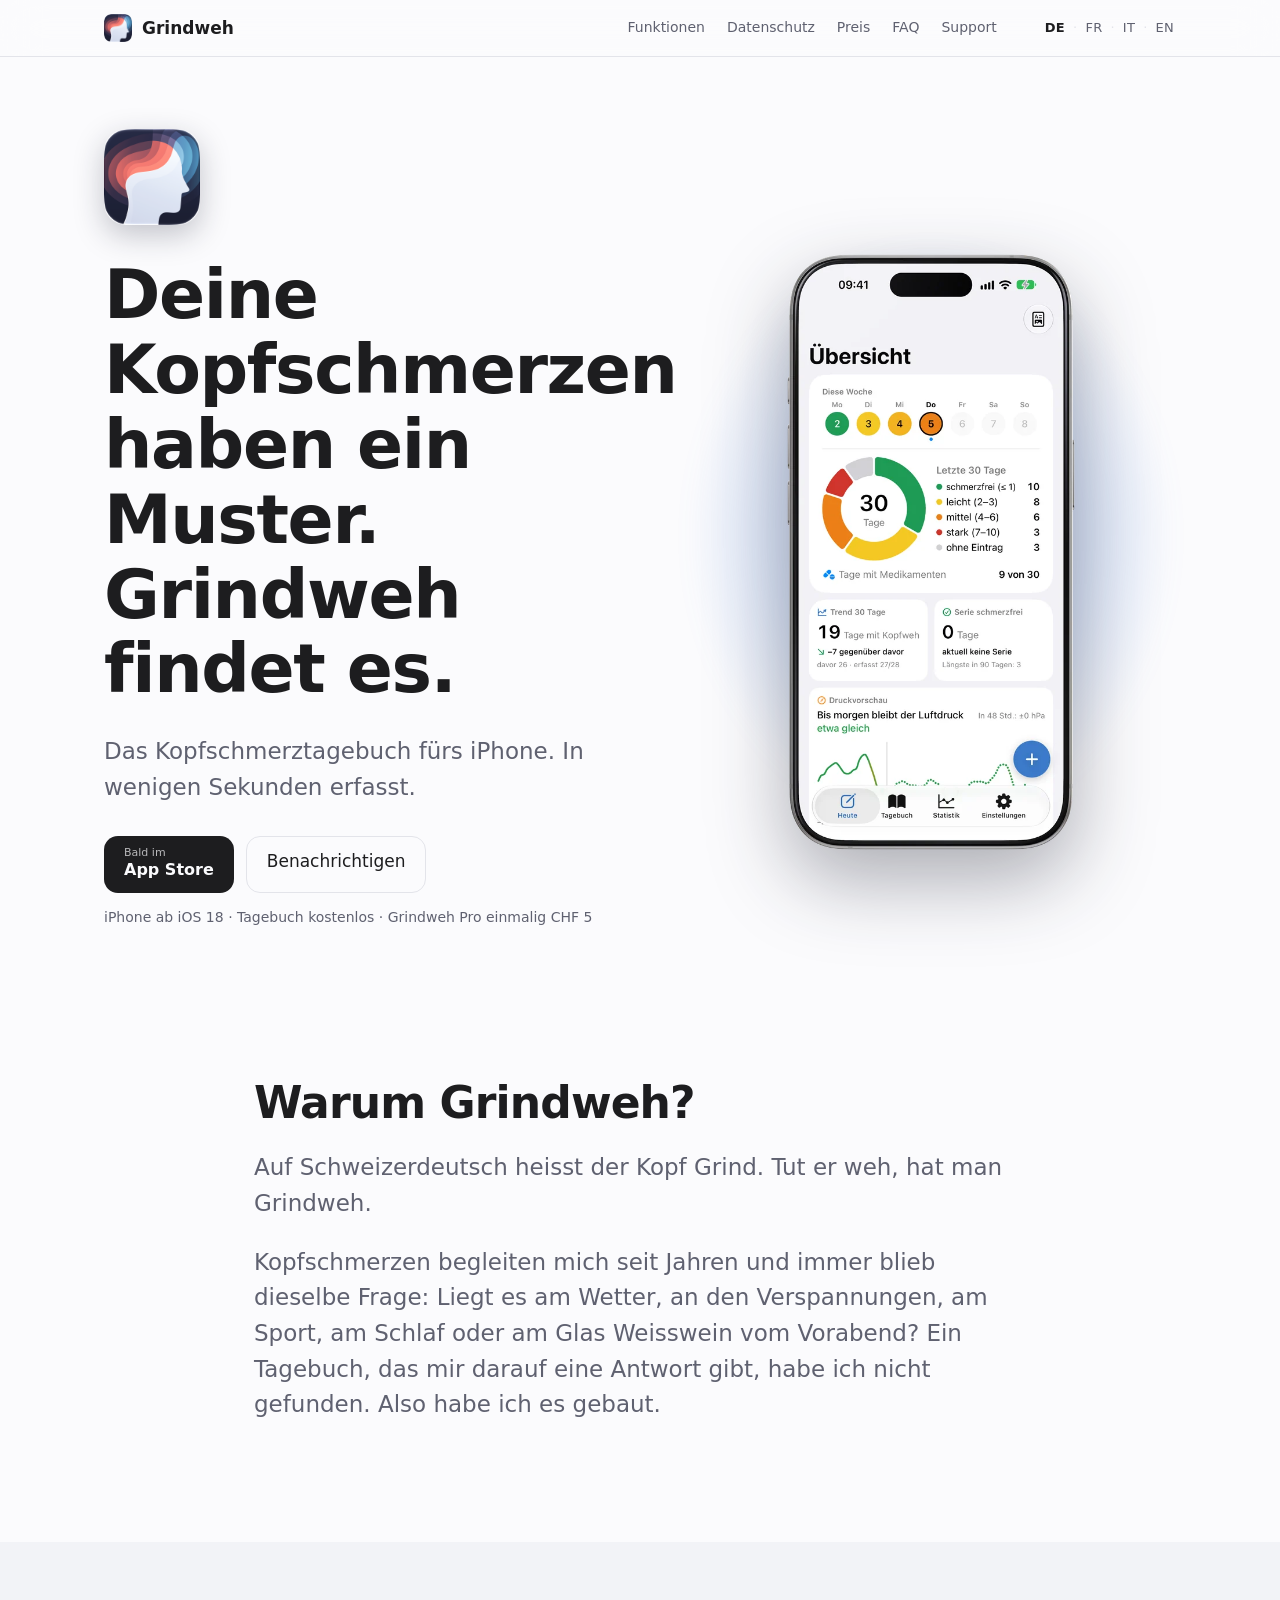
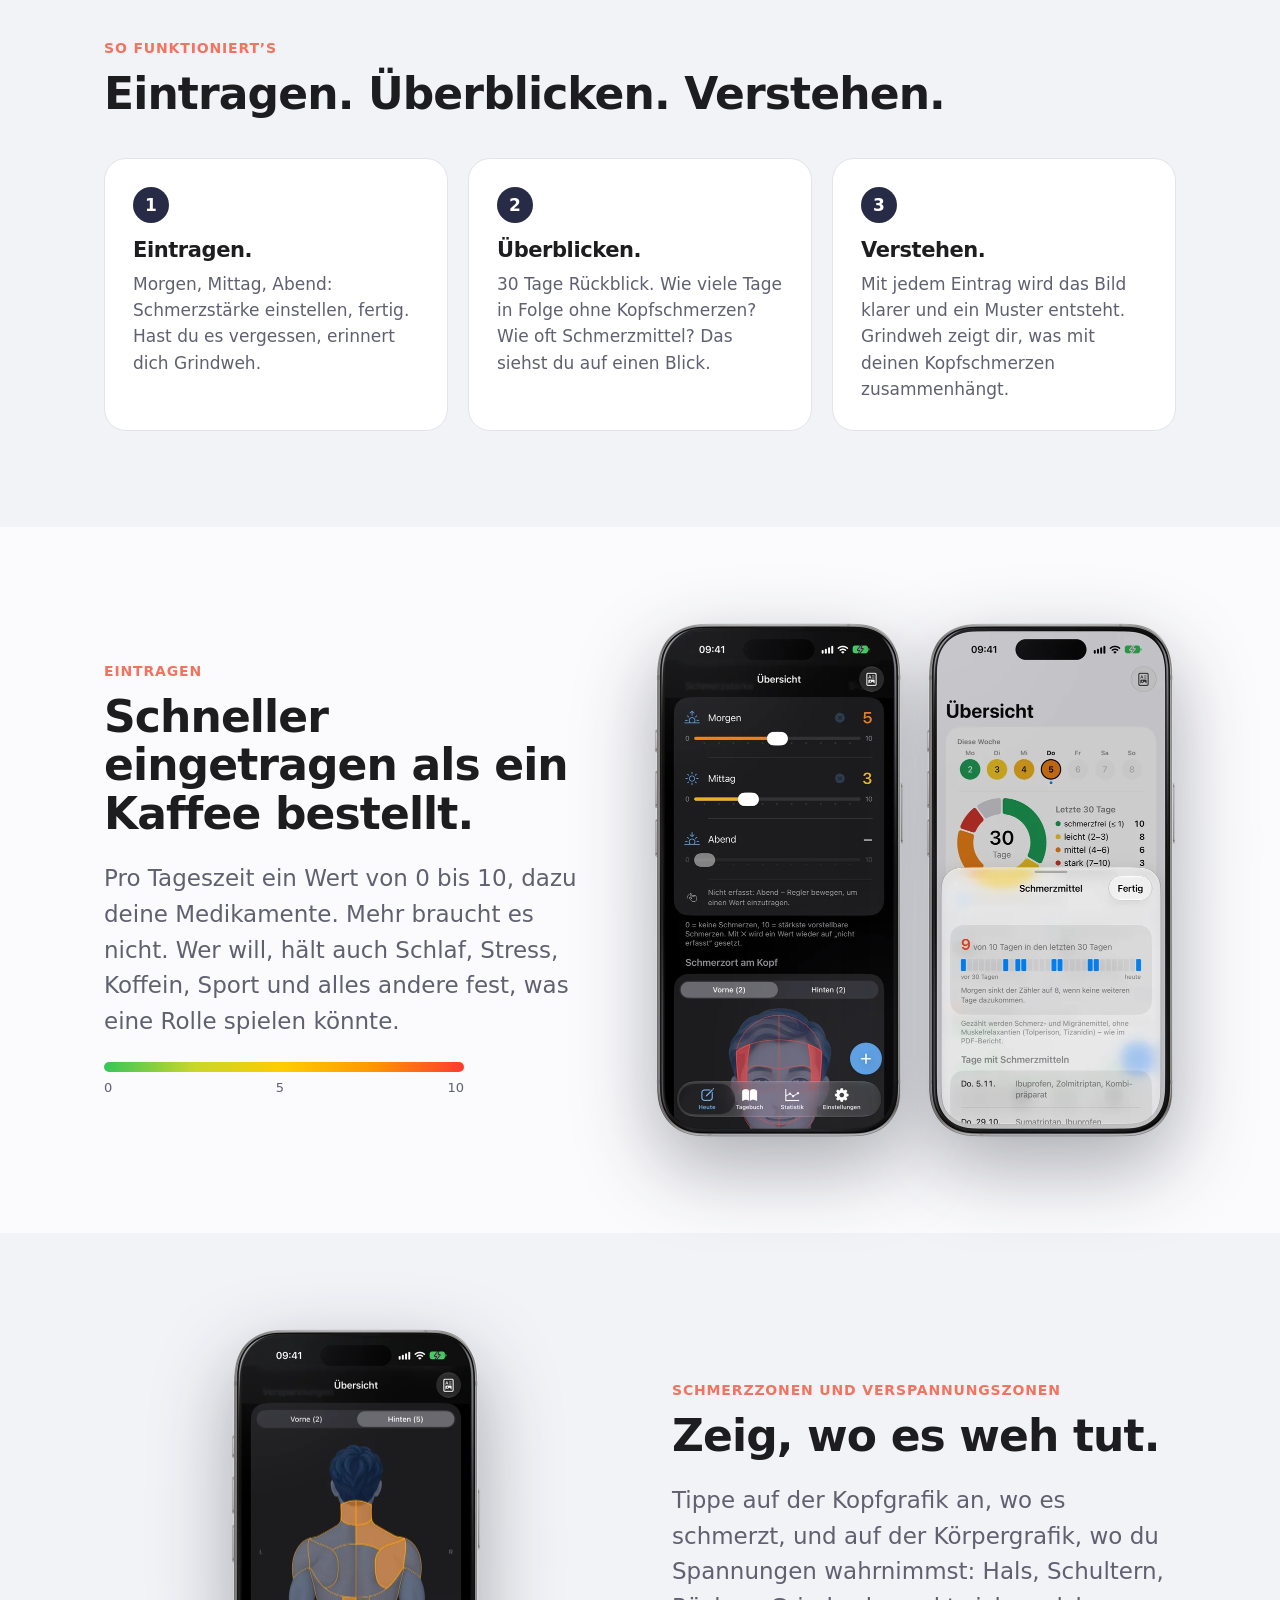
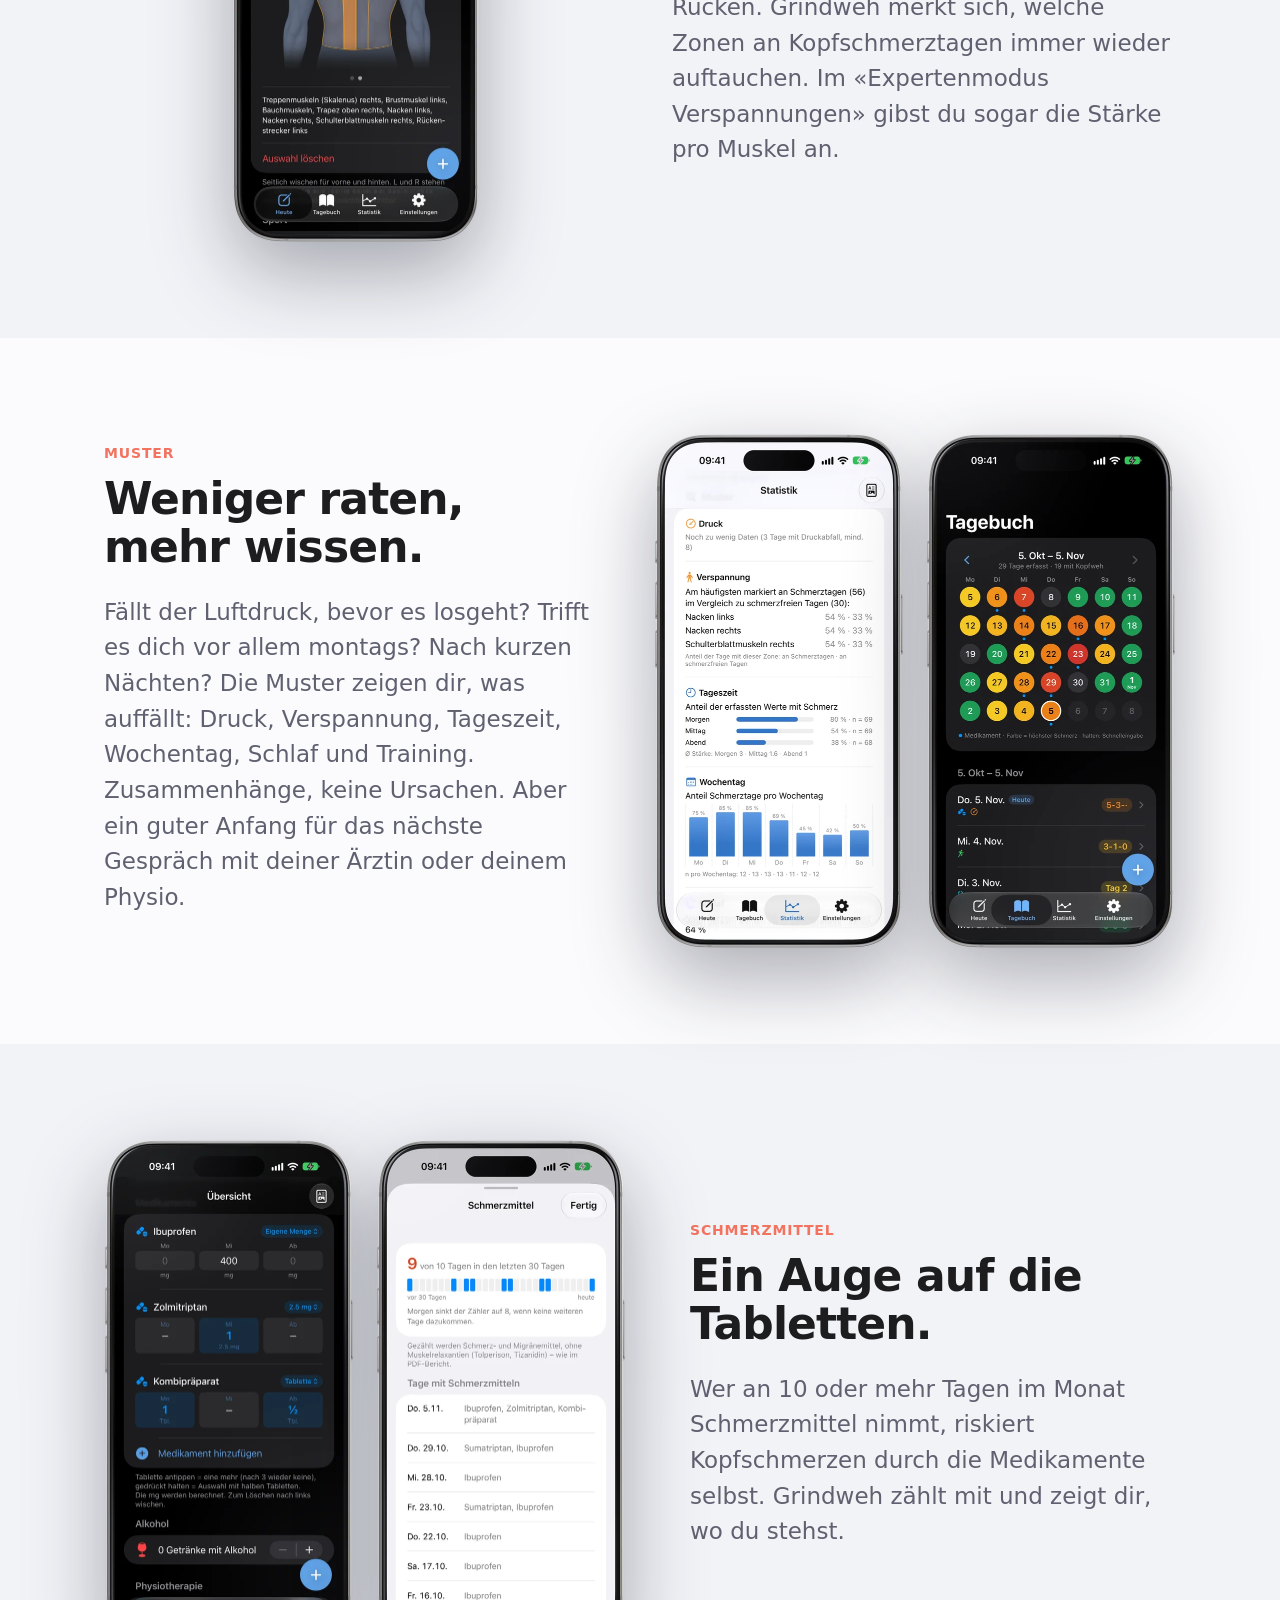
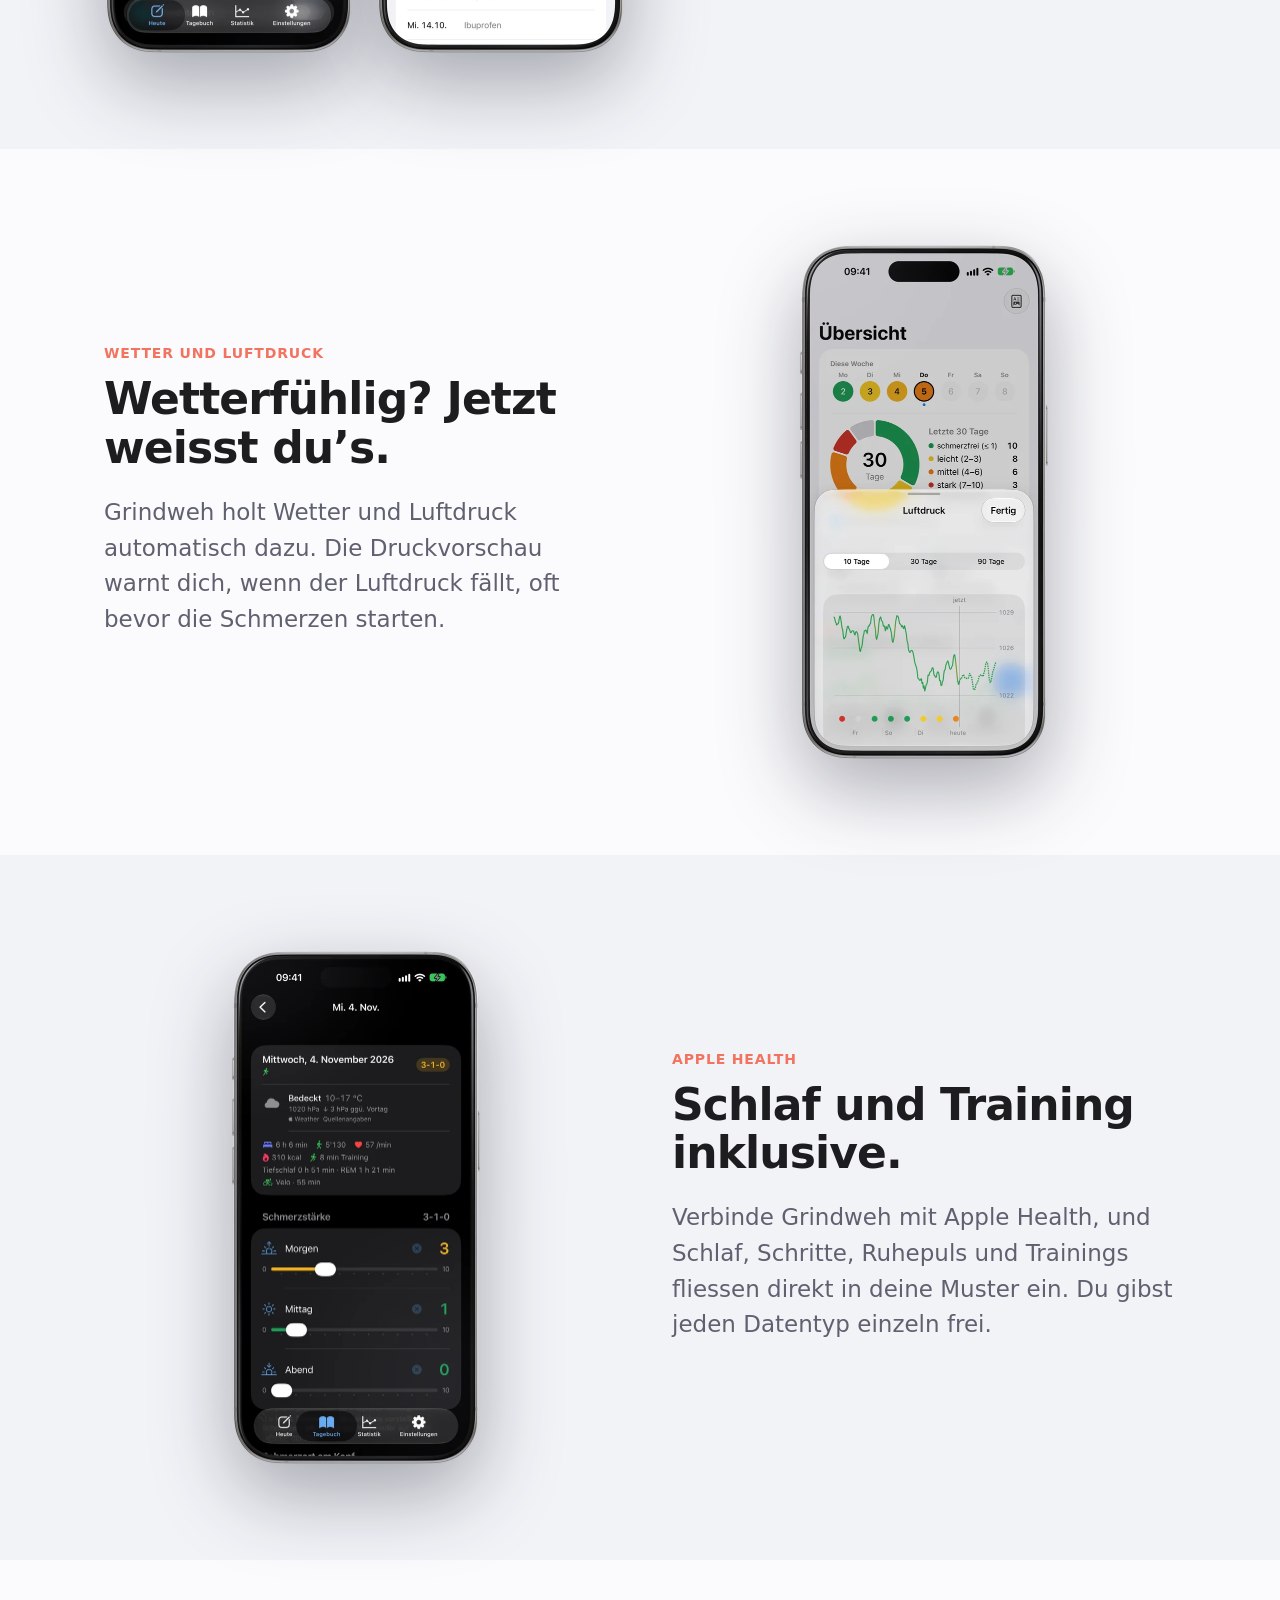
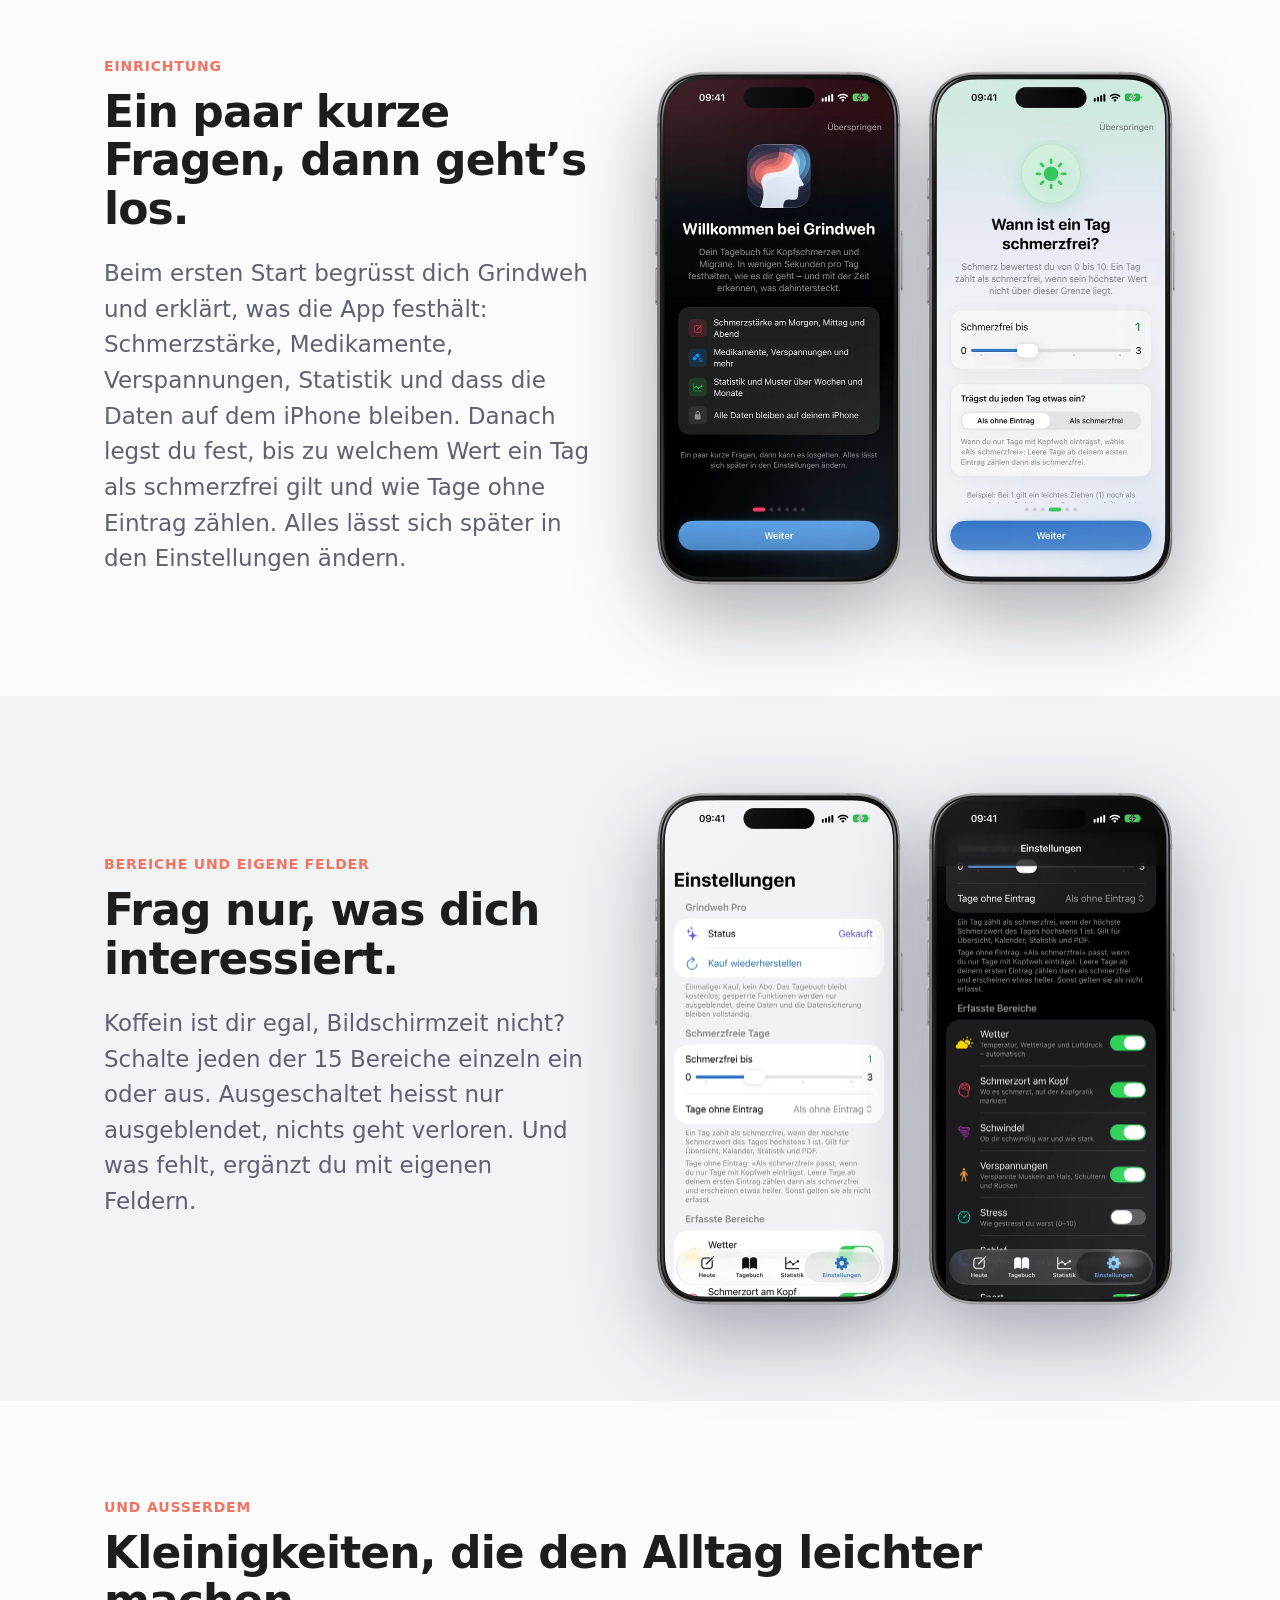
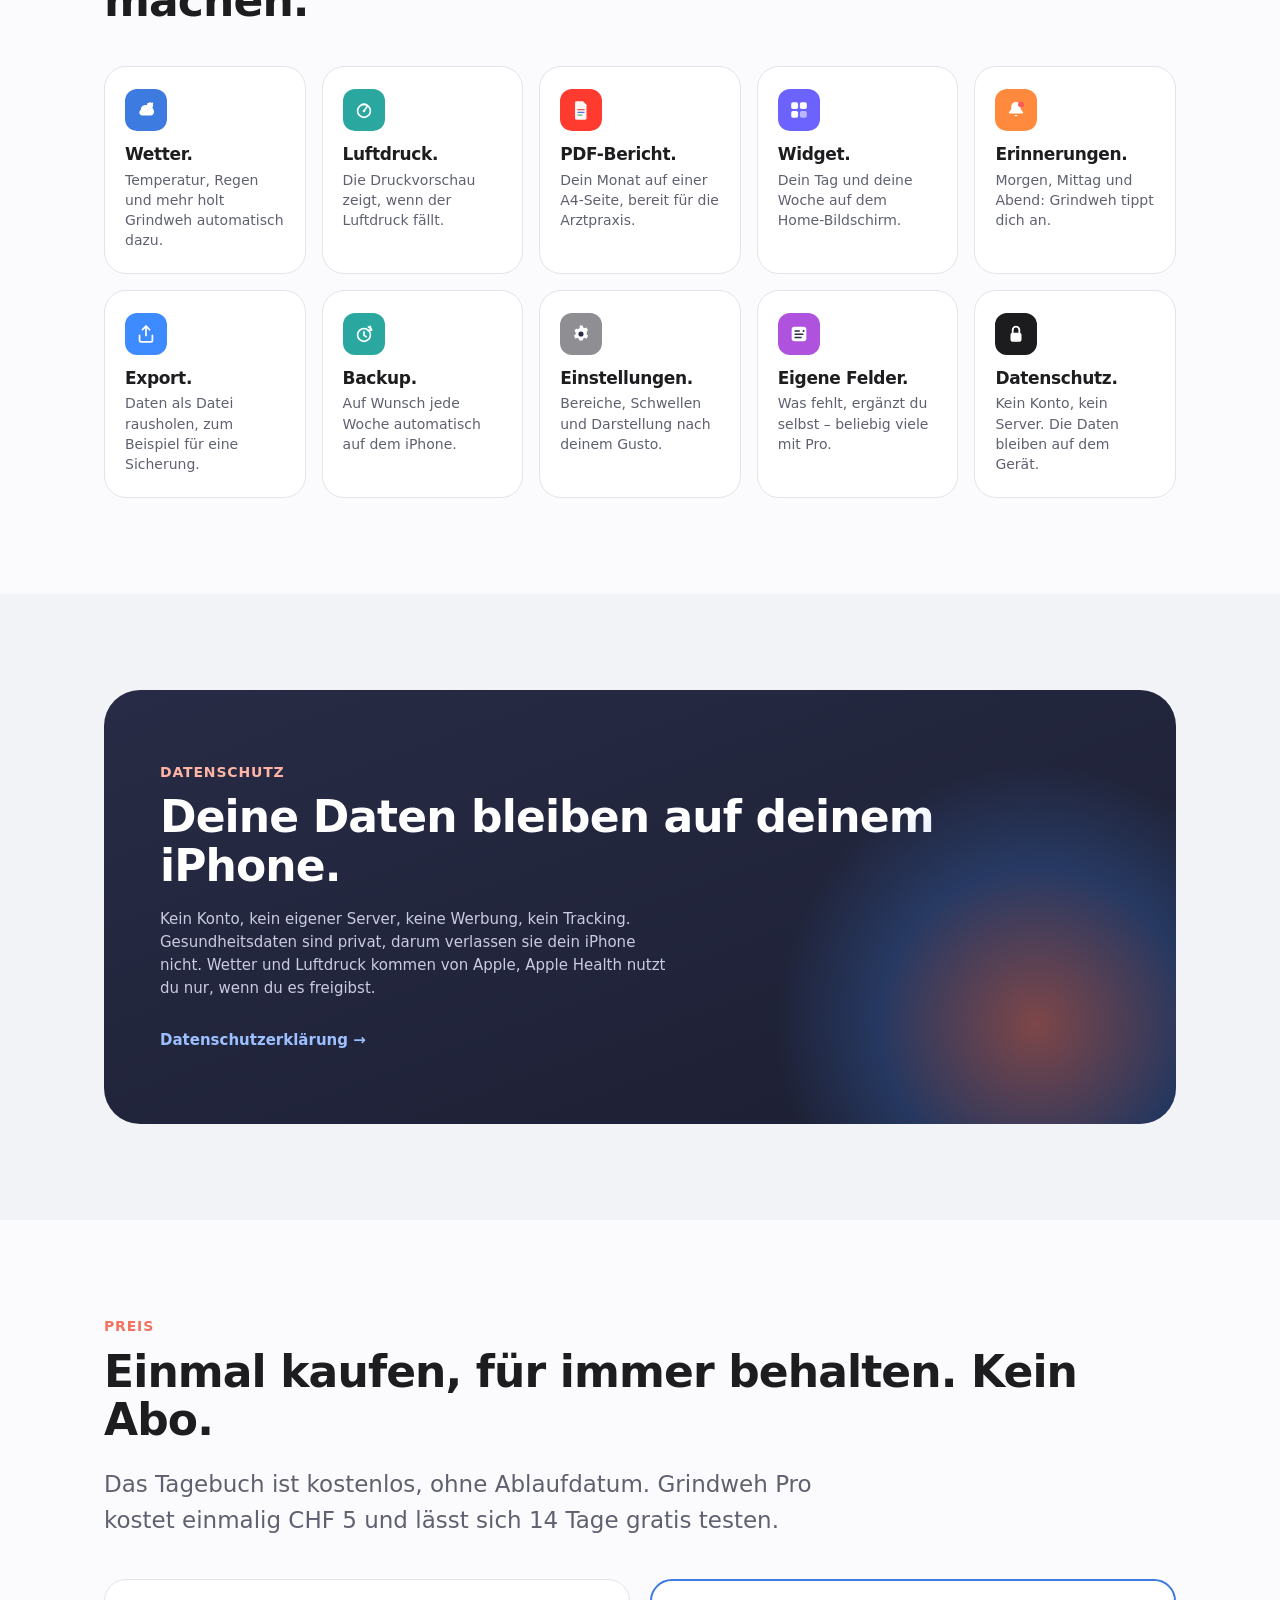
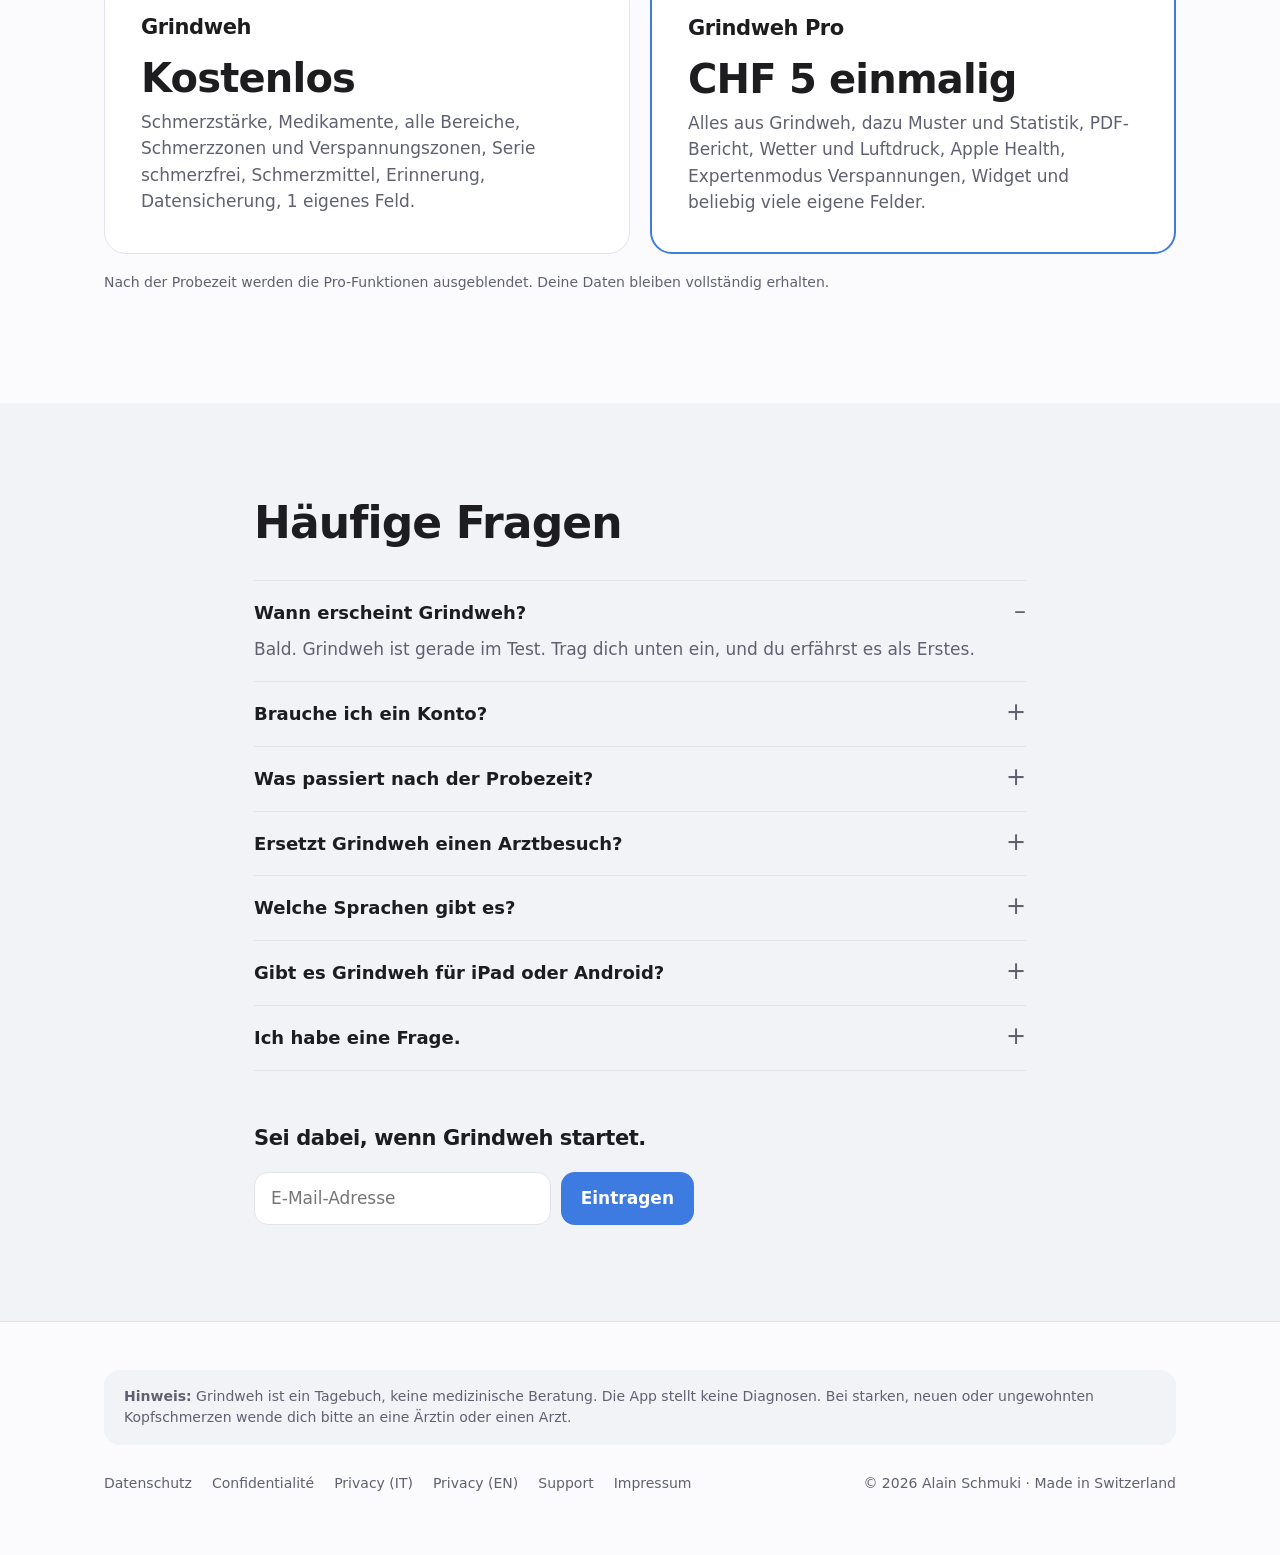
==== index.html @ dfcdca1e "DE: Einrichtung nach Apple Health, Hintergründe abwechselnd" ====
<!doctype html><html lang="de-CH"><head><meta charset="utf-8"><meta name="viewport" content="width=device-width,initial-scale=1"><title>Grindweh – Kopfschmerztagebuch fürs iPhone</title><meta name="description" content="Grindweh – das Kopfschmerztagebuch fürs iPhone. Schnell erfasst, Muster erkennen, Daten bleiben auf dem Gerät."><link rel="icon" href="assets/icon.png"><link rel="stylesheet" href="assets/style.css"><link rel="alternate" hreflang="de-CH" href="https://grindweh.app/"><link rel="alternate" hreflang="fr-CH" href="https://grindweh.app/index-fr.html"><link rel="alternate" hreflang="it-CH" href="https://grindweh.app/index-it.html"><link rel="alternate" hreflang="en" href="https://grindweh.app/index-en.html"><link rel="alternate" hreflang="x-default" href="https://grindweh.app/"><style>
.mk{width:250px;height:auto;display:block;filter:drop-shadow(0 30px 40px rgba(20,22,40,.35))}
.mk.hero{width:290px}
.auch{display:grid;grid-template-columns:repeat(5,1fr);gap:16px;margin-top:40px}
.auch .card{padding:22px 20px}
.auch .card h3{font-size:17px;margin:0 0 6px}
.auch .card p{font-size:14px;line-height:1.45}
.auch .ico{width:42px;height:42px;border-radius:12px;display:grid;place-items:center;margin-bottom:14px}
.auch .ico svg{display:block}
@media(prefers-color-scheme:dark){.mk{filter:drop-shadow(0 30px 40px rgba(0,0,0,.6))}.auch .card{background:rgba(255,255,255,.04)}}
@media(max-width:1100px){.auch{grid-template-columns:repeat(3,1fr)}}
@media(max-width:700px){.auch{grid-template-columns:repeat(2,1fr)}}
@media(max-width:520px){.feat .vis picture:nth-child(2){display:none}.auch{grid-template-columns:1fr}.mk.hero{width:260px}}
</style></head><body><nav><div class="wrap"><a class="brand" href="index.html"><img src="assets/icon.png" alt="">Grindweh</a><div class="links"><a href="#funktionen">Funktionen</a><a href="#datenschutz">Datenschutz</a><a href="#preis">Preis</a><a href="#faq">FAQ</a><a href="support.html">Support</a></div><div class="lang"><a href="index.html" lang="de" hreflang="de" aria-current="true">DE</a><span>·</span><a href="index-fr.html" lang="fr" hreflang="fr">FR</a><span>·</span><a href="index-it.html" lang="it" hreflang="it">IT</a><span>·</span><a href="index-en.html" lang="en" hreflang="en">EN</a></div></div></nav>
<header class="hero"><div class="wrap"><div>
<img class="icon" src="assets/icon.png" alt="App-Icon Grindweh">
<h1>Deine Kopfschmerzen haben ein Muster. Grindweh findet es.</h1>
<p class="lead">Das Kopfschmerztagebuch fürs iPhone. In wenigen Sekunden erfasst.</p>
<div class="ctas"><span class="badge"><span><small>Bald im</small>App Store</span></span><a class="btn2" href="#warteliste">Benachrichtigen</a></div>
<p class="note">iPhone ab iOS 18 · Tagebuch kostenlos · Grindweh Pro einmalig CHF 5</p></div>
<div class="stage"><div class="glow"></div><picture><source srcset="assets/shots/de/mock_uebersicht_dark_dark_500.webp" media="(prefers-color-scheme: dark)"><img class="mk hero" src="assets/shots/de/mock_uebersicht_light_bright_500.webp" alt="" loading="lazy" width="500" height="1027"></picture></div></div></header>

<section id="warum"><div class="wrap" style="max-width:820px"><h2>Warum Grindweh?</h2>
<p class="lead">Auf Schweizerdeutsch heisst der Kopf Grind. Tut er weh, hat man Grindweh.</p>
<p class="lead">Kopfschmerzen begleiten mich seit Jahren und immer blieb dieselbe Frage: Liegt es am Wetter, an den Verspannungen, am Sport, am Schlaf oder am Glas Weisswein vom Vorabend? Ein Tagebuch, das mir darauf eine Antwort gibt, habe ich nicht gefunden. Also habe ich es gebaut.</p></div></section>

<section class="alt" id="so"><div class="wrap"><div class="eyebrow">So funktioniert’s</div><h2>Eintragen. Überblicken. Verstehen.</h2>
<div class="steps"><div class="card"><div class="num">1</div><h3>Eintragen.</h3><p>Morgen, Mittag, Abend: Schmerzstärke einstellen, fertig. Hast du es vergessen, erinnert dich Grindweh.</p></div>
<div class="card"><div class="num">2</div><h3>Überblicken.</h3><p>30 Tage Rückblick. Wie viele Tage in Folge ohne Kopfschmerzen? Wie oft Schmerzmittel? Das siehst du auf einen Blick.</p></div>
<div class="card"><div class="num">3</div><h3>Verstehen.</h3><p>Mit jedem Eintrag wird das Bild klarer und ein Muster entsteht. Grindweh zeigt dir, was mit deinen Kopfschmerzen zusammenhängt.</p></div></div></div></section>



<section id="funktionen"><div class="wrap feat"><div class="txt"><div class="eyebrow">Eintragen</div><h2>Schneller eingetragen als ein Kaffee bestellt.</h2>
<p class="lead">Pro Tageszeit ein Wert von 0 bis 10, dazu deine Medikamente. Mehr braucht es nicht. Wer will, hält auch Schlaf, Stress, Koffein, Sport und alles andere fest, was eine Rolle spielen könnte.</p>
<div class="scale"></div><div class="scalel"><span>0</span><span>5</span><span>10</span></div></div>
<div class="vis"><picture><source srcset="assets/shots/de/mock_erfassen_light_dark_500.webp" media="(prefers-color-scheme: dark)"><img class="mk" src="assets/shots/de/mock_erfassen_dark_bright_500.webp" alt="" loading="lazy" width="500" height="1027"></picture><picture><source srcset="assets/shots/de/mock_medikamente_dark_dark_500.webp" media="(prefers-color-scheme: dark)"><img class="mk" src="assets/shots/de/mock_medikamente_light_bright_500.webp" alt="" loading="lazy" width="500" height="1027"></picture></div></div></section>

<section class="alt"><div class="wrap feat rev"><div class="txt"><div class="eyebrow">Schmerzzonen und Verspannungszonen</div><h2>Zeig, wo es weh tut.</h2>
<p class="lead">Tippe auf der Kopfgrafik an, wo es schmerzt, und auf der Körpergrafik, wo du Spannungen wahrnimmst: Hals, Schultern, Rücken. Grindweh merkt sich, welche Zonen an Kopfschmerztagen immer wieder auftauchen. Im «Expertenmodus Verspannungen» gibst du sogar die Stärke pro Muskel an.</p></div>
<div class="vis"><picture><source srcset="assets/shots/de/mock_verspannung_light_dark_500.webp" media="(prefers-color-scheme: dark)"><img class="mk" src="assets/shots/de/mock_verspannung_dark_bright_500.webp" alt="" loading="lazy" width="500" height="1027"></picture></div></div></section>

<section><div class="wrap feat"><div class="txt"><div class="eyebrow">Muster</div><h2>Weniger raten, mehr wissen.</h2>
<p class="lead">Fällt der Luftdruck, bevor es losgeht? Trifft es dich vor allem montags? Nach kurzen Nächten? Die Muster zeigen dir, was auffällt: Druck, Verspannung, Tageszeit, Wochentag, Schlaf und Training. Zusammenhänge, keine Ursachen. Aber ein guter Anfang für das nächste Gespräch mit deiner Ärztin oder deinem Physio.</p></div>
<div class="vis"><picture><source srcset="assets/shots/de/mock_muster_dark_dark_500.webp" media="(prefers-color-scheme: dark)"><img class="mk" src="assets/shots/de/mock_muster_light_bright_500.webp" alt="" loading="lazy" width="500" height="1027"></picture><picture><source srcset="assets/shots/de/mock_kalender_light_dark_500.webp" media="(prefers-color-scheme: dark)"><img class="mk" src="assets/shots/de/mock_kalender_dark_bright_500.webp" alt="" loading="lazy" width="500" height="1027"></picture></div></div></section>

<section class="alt"><div class="wrap feat rev"><div class="txt"><div class="eyebrow">Schmerzmittel</div><h2>Ein Auge auf die Tabletten.</h2>
<p class="lead">Wer an 10 oder mehr Tagen im Monat Schmerzmittel nimmt, riskiert Kopfschmerzen durch die Medikamente selbst. Grindweh zählt mit und zeigt dir, wo du stehst.</p></div>
<div class="vis"><picture><source srcset="assets/shots/de/mock_tabletten_light_dark_500.webp" media="(prefers-color-scheme: dark)"><img class="mk" src="assets/shots/de/mock_tabletten_dark_bright_500.webp" alt="" loading="lazy" width="500" height="1027"></picture><picture><source srcset="assets/shots/de/mock_schmerzmittel_popup_dark_dark_500.webp" media="(prefers-color-scheme: dark)"><img class="mk" src="assets/shots/de/mock_schmerzmittel_popup_light_bright_500.webp" alt="" loading="lazy" width="500" height="1027"></picture></div></div></section>

<section><div class="wrap feat"><div class="txt"><div class="eyebrow">Wetter und Luftdruck</div><h2>Wetterfühlig? Jetzt weisst du’s.</h2>
<p class="lead">Grindweh holt Wetter und Luftdruck automatisch dazu. Die Druckvorschau warnt dich, wenn der Luftdruck fällt, oft bevor die Schmerzen starten.</p></div>
<div class="vis"><picture><source srcset="assets/shots/de/mock_bericht_dark_dark_500.webp" media="(prefers-color-scheme: dark)"><img class="mk" src="assets/shots/de/mock_bericht_light_bright_500.webp" alt="" loading="lazy" width="500" height="1027"></picture></div></div></section>

<section class="alt"><div class="wrap feat rev"><div class="txt"><div class="eyebrow">Apple Health</div><h2>Schlaf und Training inklusive.</h2>
<p class="lead">Verbinde Grindweh mit Apple Health, und Schlaf, Schritte, Ruhepuls und Trainings fliessen direkt in deine Muster ein. Du gibst jeden Datentyp einzeln frei.</p></div>
<div class="vis"><picture><source srcset="assets/shots/de/mock_tag_light_dark_500.webp" media="(prefers-color-scheme: dark)"><img class="mk" src="assets/shots/de/mock_tag_dark_bright_500.webp" alt="" loading="lazy" width="500" height="1027"></picture></div></div></section>

<section id="onboarding"><div class="wrap feat"><div class="txt"><div class="eyebrow">Einrichtung</div><h2>Ein paar kurze Fragen, dann geht’s los.</h2>
<p class="lead">Beim ersten Start begrüsst dich Grindweh und erklärt, was die App festhält: Schmerzstärke, Medikamente, Verspannungen, Statistik und dass die Daten auf dem iPhone bleiben. Danach legst du fest, bis zu welchem Wert ein Tag als schmerzfrei gilt und wie Tage ohne Eintrag zählen. Alles lässt sich später in den Einstellungen ändern.</p></div>
<div class="vis"><picture><source srcset="assets/shots/de/mock_onboarding1_light_dark_500.webp" media="(prefers-color-scheme: dark)"><img class="mk" src="assets/shots/de/mock_onboarding1_dark_bright_500.webp" alt="" loading="lazy" width="500" height="1027"></picture><picture><source srcset="assets/shots/de/mock_onboarding2_dark_dark_500.webp" media="(prefers-color-scheme: dark)"><img class="mk" src="assets/shots/de/mock_onboarding2_light_bright_500.webp" alt="" loading="lazy" width="500" height="1027"></picture></div></div></section>

<section class="alt" id="personalisierbar"><div class="wrap feat"><div class="txt"><div class="eyebrow">Bereiche und eigene Felder</div><h2>Frag nur, was dich interessiert.</h2>
<p class="lead">Koffein ist dir egal, Bildschirmzeit nicht? Schalte jeden der 15 Bereiche einzeln ein oder aus. Ausgeschaltet heisst nur ausgeblendet, nichts geht verloren. Und was fehlt, ergänzt du mit eigenen Feldern.</p></div>
<div class="vis"><picture><source srcset="assets/shots/de/mock_einstellungen1_dark_dark_500.webp" media="(prefers-color-scheme: dark)"><img class="mk" src="assets/shots/de/mock_einstellungen1_light_bright_500.webp" alt="" loading="lazy" width="500" height="1027"></picture><picture><source srcset="assets/shots/de/mock_einstellungen2_light_dark_500.webp" media="(prefers-color-scheme: dark)"><img class="mk" src="assets/shots/de/mock_einstellungen2_dark_bright_500.webp" alt="" loading="lazy" width="500" height="1027"></picture></div></div></section>

<section id="ausserdem"><div class="wrap"><div class="eyebrow">Und ausserdem</div><h2>Kleinigkeiten, die den Alltag leichter machen.</h2>
<div class="auch"><div class="card"><div class="ico" style="background:var(--blue)"><svg viewBox="0 0 24 24" width="22" height="22" fill="none" stroke="#fff" stroke-width="1.7" stroke-linecap="round" stroke-linejoin="round"><path d="M7.5 18h9a4 4 0 0 0 .4-8 5.5 5.5 0 0 0-10.6 1.6A3.5 3.5 0 0 0 7.5 18z" fill="#fff" stroke="none"/><circle cx="16.5" cy="7" r="3.2" fill="#fff" stroke="none"/><path d="M16.5 4.2v1.2M16.5 8.6v1.2M13.8 5.5l.9.9M18.3 10l.9.9M13.8 10l.9-.9M18.3 5.5l.9-.9" stroke="#fff" stroke-width="1.5"/></svg></div><h3>Wetter.</h3><p>Temperatur, Regen und mehr holt Grindweh automatisch dazu.</p></div><div class="card"><div class="ico" style="background:var(--teal)"><svg viewBox="0 0 24 24" width="22" height="22" fill="none" stroke="#fff" stroke-width="1.8" stroke-linecap="round"><circle cx="12" cy="13" r="7"/><path d="M12 13l3.2-4.5"/><circle cx="12" cy="13" r="1.4" fill="#fff" stroke="none"/><path d="M9 6.2a8 8 0 0 1 6 0"/></svg></div><h3>Luftdruck.</h3><p>Die Druckvorschau zeigt, wenn der Luftdruck fällt.</p></div><div class="card"><div class="ico" style="background:var(--red)"><svg viewBox="0 0 24 24" width="22" height="22" fill="#fff" stroke="none"><path d="M7 2.5h7l4 4V21a1.5 1.5 0 0 1-1.5 1.5h-9.5A1.5 1.5 0 0 1 5.5 21V4A1.5 1.5 0 0 1 7 2.5z" opacity=".95"/><path d="M14 2.5V7h4.5" fill="#fff" opacity=".7"/><rect x="8" y="11" width="8" height="1.4" rx=".4" fill="#E85A4F"/><rect x="8" y="14" width="8" height="1.2" rx=".4" fill="#3A6CF0" opacity=".9"/><rect x="8" y="17" width="5.5" height="1.2" rx=".4" fill="#2BB673" opacity=".9"/></svg></div><h3>PDF-Bericht.</h3><p>Dein Monat auf einer A4-Seite, bereit für die Arztpraxis.</p></div><div class="card"><div class="ico" style="background:#6C63FF"><svg viewBox="0 0 24 24" width="22" height="22" fill="#fff" stroke="none"><rect x="3.5" y="3.5" width="7.5" height="7.5" rx="2"/><rect x="13" y="3.5" width="7.5" height="7.5" rx="2"/><rect x="3.5" y="13" width="7.5" height="7.5" rx="2"/><rect x="13" y="13" width="7.5" height="7.5" rx="2" opacity=".55"/></svg></div><h3>Widget.</h3><p>Dein Tag und deine Woche auf dem Home-Bildschirm.</p></div><div class="card"><div class="ico" style="background:#FF8A3D"><svg viewBox="0 0 24 24" width="22" height="22" fill="#fff" stroke="none"><path d="M12 3.2a5.2 5.2 0 0 0-5.2 5.2v2.1c0 .7-.3 1.4-.8 1.9L4.5 14.2c-.6.6-.2 1.7.7 1.7h13.6c.9 0 1.3-1.1.7-1.7l-1.5-1.8a2.7 2.7 0 0 1-.8-1.9V8.4A5.2 5.2 0 0 0 12 3.2z"/><path d="M10 17.5a2.2 2.2 0 0 0 4 0"/><circle cx="17.5" cy="6" r="3" fill="#FF5A5A"/><circle cx="17.5" cy="6" r="3" fill="#FF5A5A"/></svg></div><h3>Erinnerungen.</h3><p>Morgen, Mittag und Abend: Grindweh tippt dich an.</p></div><div class="card"><div class="ico" style="background:#3D8BFF"><svg viewBox="0 0 24 24" width="22" height="22" fill="none" stroke="#fff" stroke-width="1.9" stroke-linecap="round" stroke-linejoin="round"><path d="M12 3.5v10"/><path d="M8.2 7.2L12 3.5l3.8 3.7"/><path d="M5 13.5v5.2A1.8 1.8 0 0 0 6.8 20.5h10.4a1.8 1.8 0 0 0 1.8-1.8v-5.2"/></svg></div><h3>Export.</h3><p>Daten als Datei rausholen, zum Beispiel für eine Sicherung.</p></div><div class="card"><div class="ico" style="background:var(--teal)"><svg viewBox="0 0 24 24" width="22" height="22" fill="none" stroke="#fff" stroke-width="1.8" stroke-linecap="round" stroke-linejoin="round"><circle cx="12" cy="13" r="7"/><path d="M12 9.5v4l2.4 1.5"/><path d="M16.8 4.2a9.5 9.5 0 0 1 3.4 3.5"/><path d="M18.6 3.6l1.7 4.1-4.1.4"/></svg></div><h3>Backup.</h3><p>Auf Wunsch jede Woche automatisch auf dem iPhone.</p></div><div class="card"><div class="ico" style="background:#8E8E93"><svg viewBox="0 0 24 24" width="22" height="22" fill="#fff" stroke="none"><path d="M10.2 2.8h3.6l.5 2.1a6.8 6.8 0 0 1 1.7.9l2-.9 1.8 3.1-1.6 1.4c.1.5.2 1 .2 1.6s-.1 1.1-.2 1.6l1.6 1.4-1.8 3.1-2-.9a6.8 6.8 0 0 1-1.7.9l-.5 2.1h-3.6l-.5-2.1a6.8 6.8 0 0 1-1.7-.9l-2 .9-1.8-3.1 1.6-1.4A6.6 6.6 0 0 1 6.2 12c0-.6.1-1.1.2-1.6L4.8 9l1.8-3.1 2 .9a6.8 6.8 0 0 1 1.7-.9l.5-2.1z"/><circle cx="12" cy="12" r="2.8" fill="#2A2E45"/></svg></div><h3>Einstellungen.</h3><p>Bereiche, Schwellen und Darstellung nach deinem Gusto.</p></div><div class="card"><div class="ico" style="background:#AF52DE"><svg viewBox="0 0 24 24" width="22" height="22" fill="#fff" stroke="none"><rect x="4" y="4" width="16" height="16" rx="3"/><rect x="7" y="8" width="6" height="1.6" rx=".5" fill="#2A2E45"/><rect x="7" y="11.5" width="10" height="1.6" rx=".5" fill="#2A2E45"/><rect x="7" y="15" width="8" height="1.6" rx=".5" fill="#2A2E45"/><circle cx="17" cy="8.8" r="1.1" fill="#2A2E45"/></svg></div><h3>Eigene Felder.</h3><p>Was fehlt, ergänzt du selbst – beliebig viele mit Pro.</p></div><div class="card"><div class="ico" style="background:#1C1C1E"><svg viewBox="0 0 24 24" width="22" height="22" fill="#fff" stroke="none"><rect x="6" y="10.5" width="12" height="10" rx="2.2"/><path d="M8.4 10.5V7.6a3.6 3.6 0 0 1 7.2 0v2.9" fill="none" stroke="#fff" stroke-width="2" stroke-linecap="round"/><circle cx="12" cy="15.2" r="1.5"/></svg></div><h3>Datenschutz.</h3><p>Kein Konto, kein Server. Die Daten bleiben auf dem Gerät.</p></div></div></div></section>

<section class="alt" id="datenschutz"><div class="wrap"><div class="privacy"><div class="eyebrow" style="color:#FFB4A6">Datenschutz</div><h2>Deine Daten bleiben auf deinem iPhone.</h2>
<p class="lead">Kein Konto, kein eigener Server, keine Werbung, kein Tracking. Gesundheitsdaten sind privat, darum verlassen sie dein iPhone nicht. Wetter und Luftdruck kommen von Apple, Apple Health nutzt du nur, wenn du es freigibst.</p>
<p style="position:relative;z-index:1;margin-top:28px"><a href="datenschutz.html" style="color:#9cc0ff;font-weight:600">Datenschutzerklärung →</a></p></div></div></section>

<section id="preis"><div class="wrap"><div class="eyebrow">Preis</div><h2>Einmal kaufen, für immer behalten. Kein Abo.</h2>
<p class="lead">Das Tagebuch ist kostenlos, ohne Ablaufdatum. Grindweh Pro kostet einmalig CHF 5 und lässt sich 14 Tage gratis testen.</p>
<div class="price"><div class="card"><h3>Grindweh</h3><div class="amt">Kostenlos</div><p>Schmerzstärke, Medikamente, alle Bereiche, Schmerzzonen und Verspannungszonen, Serie schmerzfrei, Schmerzmittel, Erinnerung, Datensicherung, 1 eigenes Feld.</p></div>
<div class="card pro"><h3>Grindweh Pro</h3><div class="amt">CHF 5 einmalig</div><p>Alles aus Grindweh, dazu Muster und Statistik, PDF-Bericht, Wetter und Luftdruck, Apple Health, Expertenmodus Verspannungen, Widget und beliebig viele eigene Felder.</p></div></div>
<p class="note" style="margin-top:18px">Nach der Probezeit werden die Pro-Funktionen ausgeblendet. Deine Daten bleiben vollständig erhalten.</p></div></section>

<section class="alt" id="faq"><div class="wrap" style="max-width:820px"><h2>Häufige Fragen</h2><div style="margin-top:32px">
<details open><summary>Wann erscheint Grindweh?</summary><p>Bald. Grindweh ist gerade im Test. Trag dich unten ein, und du erfährst es als Erstes.</p></details>
<details><summary>Brauche ich ein Konto?</summary><p>Nein. Einfach installieren und loslegen.</p></details>
<details><summary>Was passiert nach der Probezeit?</summary><p>Das Tagebuch läuft kostenlos weiter. Die Pro-Funktionen pausieren, bis du Grindweh Pro kaufst. Es geht nichts verloren.</p></details>
<details><summary>Ersetzt Grindweh einen Arztbesuch?</summary><p>Nein. Grindweh hilft dir, deine Kopfschmerzen festzuhalten und Termine gut vorzubereiten. Diagnose und Behandlung bleiben Sache von Fachleuten.</p></details>
<details><summary>Welche Sprachen gibt es?</summary><p>Diese Website gibt es auf Deutsch, Französisch, Italienisch und Englisch. Die App startet auf Deutsch.</p></details>
<details><summary>Gibt es Grindweh für iPad oder Android?</summary><p>Nein, Grindweh ist fürs iPhone gemacht.</p></details>
<details><summary>Ich habe eine Frage.</summary><p>Schreib an <a href="mailto:support@grindweh.app">support@grindweh.app</a>.</p></details></div>
<div id="warteliste" style="margin-top:56px"><h3>Sei dabei, wenn Grindweh startet.</h3>
<form class="wait" onsubmit="return false"><input type="email" placeholder="E-Mail-Adresse" aria-label="E-Mail-Adresse"><button>Eintragen</button></form></div></div></section><footer><div class="wrap"><div class="disc"><strong>Hinweis:</strong> Grindweh ist ein Tagebuch, keine medizinische Beratung. Die App stellt keine Diagnosen. Bei starken, neuen oder ungewohnten Kopfschmerzen wende dich bitte an eine Ärztin oder einen Arzt.</div>
<div class="row"><div class="links"><a href="datenschutz.html">Datenschutz</a><a href="datenschutz-fr.html" lang="fr">Confidentialité</a><a href="datenschutz-it.html" lang="it">Privacy (IT)</a><a href="datenschutz-en.html" lang="en">Privacy (EN)</a><a href="support.html">Support</a><a href="impressum.html">Impressum</a></div><div>© 2026 Alain Schmuki · Made in Switzerland</div></div></div></footer></body></html>
---- assets/style.css ----
:root{--bg:#fbfbfd;--bg2:#f2f3f7;--card:#fff;--tx:#1d1d1f;--tx2:#5f6170;--line:#e3e4ea;--navy:#272B45;--navy2:#1C1F32;--coral:#F2735F;--blue:#3D7BE0;--teal:#2AA8A0;--green:#34A853;--orange:#FF9500;--red:#FF3B30;--r:22px;color-scheme:light dark}
@media (prefers-color-scheme:dark){:root{--bg:#0b0c12;--bg2:#14161f;--card:#1a1c27;--tx:#f2f2f5;--tx2:#a2a5b5;--line:#2a2d3b}}
*{box-sizing:border-box}html{scroll-behavior:smooth}
body{margin:0;background:var(--bg);color:var(--tx);font:17px/1.55 -apple-system,BlinkMacSystemFont,"SF Pro Text",system-ui,"Helvetica Neue",Arial,sans-serif;-webkit-font-smoothing:antialiased}
a{color:var(--blue);text-decoration:none}a:hover{text-decoration:underline}
.wrap{max-width:1120px;margin:0 auto;padding:0 24px}
h1,h2,h3{font-family:-apple-system,"SF Pro Display",system-ui,sans-serif;letter-spacing:-.02em;line-height:1.1;margin:0 0 .4em}
h1{font-size:clamp(40px,6vw,68px);font-weight:700}h2{font-size:clamp(30px,4vw,44px);font-weight:700}h3{font-size:21px;font-weight:600}
.lead{font-size:clamp(19px,2vw,23px);color:var(--tx2);max-width:34em}
.eyebrow{font-size:14px;font-weight:600;letter-spacing:.06em;text-transform:uppercase;color:var(--coral);margin-bottom:10px}
nav{position:sticky;top:0;z-index:10;backdrop-filter:saturate(180%) blur(20px);-webkit-backdrop-filter:saturate(180%) blur(20px);background:color-mix(in srgb,var(--bg) 78%,transparent);border-bottom:1px solid var(--line)}
nav .wrap{display:flex;align-items:center;height:56px;gap:24px}nav .brand{display:flex;gap:10px;align-items:center;font-weight:600;color:var(--tx)}
nav img{width:28px;height:28px;border-radius:7px}nav .links{margin-left:auto;display:flex;gap:22px;font-size:14px}nav .links a{color:var(--tx2)}
@media(max-width:720px){nav .links{display:none}}
.badge{display:inline-flex;align-items:center;gap:10px;background:var(--tx);color:var(--bg);border-radius:14px;padding:11px 20px;font-weight:600;font-size:16px}
.badge small{display:block;font-size:11px;font-weight:500;opacity:.7;line-height:1}
.btn2{display:inline-block;padding:11px 20px;border-radius:14px;border:1px solid var(--line);color:var(--tx);font-weight:500}
.hero{padding:72px 0 40px;overflow:hidden}.hero .wrap{display:grid;grid-template-columns:1.05fr .95fr;gap:40px;align-items:center}
.hero .icon{width:96px;height:96px;border-radius:22px;box-shadow:0 10px 30px rgba(28,31,50,.25);margin-bottom:26px}
.ctas{display:flex;gap:12px;flex-wrap:wrap;margin:30px 0 14px}.note{font-size:14px;color:var(--tx2)}
.stage{position:relative;display:flex;justify-content:center;align-items:center;min-height:620px}
.stage .glow{position:absolute;inset:8% 0;border-radius:50%;background:radial-gradient(closest-side,rgba(242,115,95,.28),rgba(61,123,224,.18) 60%,transparent);filter:blur(10px)}
.stage .head{position:absolute;width:300px;left:-40px;bottom:10px;opacity:.95;filter:drop-shadow(0 20px 30px rgba(0,0,0,.12))}
.phone{position:relative;width:290px;aspect-ratio:603/1236;border-radius:46px;padding:11px;background:linear-gradient(145deg,#3a3d4f,#15161d);box-shadow:0 0 0 1.5px #55586a inset,0 30px 60px -10px rgba(20,22,40,.45)}
.phone .scr{width:100%;height:100%;border-radius:36px;overflow:hidden;background:#f2f2f7;position:relative}
.phone .scr::before{content:"";position:absolute;top:10px;left:50%;transform:translateX(-50%);width:84px;height:24px;border-radius:14px;background:#000;z-index:2}
.phone img{width:100%;height:100%;object-fit:cover;object-position:top;display:block;padding-top:34px;background:inherit}
@media (prefers-color-scheme:dark){.phone .scr{background:#000}}
.phone.sm{width:250px}
section{padding:96px 0}.alt{background:var(--bg2)}
.steps{display:grid;grid-template-columns:repeat(3,1fr);gap:20px;margin-top:40px}
.card{background:var(--card);border-radius:var(--r);padding:28px;border:1px solid var(--line)}
.num{width:36px;height:36px;border-radius:50%;display:grid;place-items:center;font-weight:700;color:#fff;background:var(--navy);margin-bottom:16px}
.card p{color:var(--tx2);margin:0}
.feat{display:grid;grid-template-columns:1fr 1fr;gap:64px;align-items:center}.feat.rev .txt{order:2}
.feat .vis{display:flex;justify-content:center;gap:22px}
.feat ul{padding:0;list-style:none;margin:22px 0 0}.feat li{padding:9px 0 9px 30px;position:relative;color:var(--tx2);border-top:1px solid var(--line)}
.feat li::before{content:"";position:absolute;left:4px;top:17px;width:10px;height:10px;border-radius:50%;background:var(--dot,var(--blue))}
.scale{display:flex;height:10px;border-radius:5px;overflow:hidden;margin:20px 0 6px;max-width:360px;background:linear-gradient(90deg,#34C759,#C8D62B,#FFCC00,#FF9500,#FF3B30)}
.scalel{display:flex;justify-content:space-between;max-width:360px;font-size:13px;color:var(--tx2)}
.zones{width:300px;background:var(--card);border-radius:28px;padding:24px;border:1px solid var(--line)}
.zones img{width:100%;display:block}.zones .z-d{display:none}
@media (prefers-color-scheme:dark){.zones .z-l{display:none}.zones .z-d{display:block}}
.grid4{display:grid;grid-template-columns:repeat(4,1fr);gap:16px;margin-top:40px}.grid4 .card h3{font-size:18px}.grid4 .card p{font-size:15px}
.ico{width:40px;height:40px;border-radius:11px;display:grid;place-items:center;margin-bottom:14px;font-size:20px;color:#fff}
.privacy{background:linear-gradient(160deg,var(--navy),var(--navy2));color:#fff;border-radius:36px;padding:72px 56px;position:relative;overflow:hidden}
.privacy::after{content:"";position:absolute;right:-120px;bottom:-160px;width:520px;height:520px;border-radius:50%;background:radial-gradient(closest-side,rgba(242,115,95,.45),rgba(61,123,224,.25) 60%,transparent)}
.privacy .lead{color:#c9cbe0}.privacy .pgrid{display:grid;grid-template-columns:repeat(3,1fr);gap:28px;margin-top:40px;position:relative;z-index:1}
.privacy h3{color:#fff}.privacy p{color:#c9cbe0;margin:0;font-size:15px}
.price{display:grid;grid-template-columns:1fr 1fr;gap:20px;margin-top:40px}.price .card{padding:36px}
.price .amt{font-size:40px;font-weight:700;letter-spacing:-.02em}.price ul{padding-left:20px;color:var(--tx2);margin:16px 0 0}
.pro{border:2px solid var(--blue)!important}.tag{display:inline-block;font-size:12px;font-weight:600;padding:3px 9px;border-radius:99px;background:color-mix(in srgb,var(--orange) 18%,transparent);color:#c46f00;vertical-align:middle;margin-left:8px}
@media (prefers-color-scheme:dark){.tag{color:#ffb54d}}
details{border-top:1px solid var(--line);padding:18px 0}details:last-child{border-bottom:1px solid var(--line)}
summary{cursor:pointer;font-weight:600;font-size:18px;list-style:none;display:flex;justify-content:space-between}summary::after{content:"+";color:var(--tx2);font-weight:400;font-size:24px;line-height:1}
details[open] summary::after{content:"–"}details p{color:var(--tx2);margin:10px 0 0;max-width:46em}
.wait{display:flex;gap:10px;max-width:440px;margin-top:22px}.wait input{flex:1;font:inherit;padding:12px 16px;border-radius:14px;border:1px solid var(--line);background:var(--card);color:var(--tx)}
.wait button{font:inherit;font-weight:600;padding:12px 20px;border-radius:14px;border:0;background:var(--blue);color:#fff}
footer{padding:48px 0 60px;border-top:1px solid var(--line);font-size:14px;color:var(--tx2)}footer .row{display:flex;justify-content:space-between;gap:20px;flex-wrap:wrap}
footer .links a{color:var(--tx2);margin-right:20px}.disc{background:var(--bg2);border-radius:16px;padding:16px 20px;margin-bottom:28px;font-size:14px}
.ph{background:color-mix(in srgb,var(--orange) 14%,transparent);border:1px dashed var(--orange);border-radius:10px;padding:2px 8px}
.doc{max-width:760px;padding:64px 24px 96px;margin:0 auto}.doc h2{font-size:24px;margin-top:40px}.doc p,.doc li{color:var(--tx2)}
.box{border:2px dashed var(--orange);border-radius:18px;padding:20px 24px;margin:28px 0;background:color-mix(in srgb,var(--orange) 8%,transparent)}
@media(max-width:900px){.hero .wrap,.feat{grid-template-columns:1fr;gap:40px}.feat.rev .txt{order:0}.steps,.price,.privacy .pgrid{grid-template-columns:1fr}.grid4{grid-template-columns:1fr 1fr}.stage{min-height:560px}.stage .head{width:200px;left:-10px}section{padding:72px 0}.privacy{padding:48px 28px;border-radius:28px}}
@media(max-width:520px){.grid4{grid-template-columns:1fr}.feat .vis .phone.sm:nth-child(2){display:none}.phone{width:260px}.phone.sm{width:250px}}
html,body{overflow-x:hidden}.hero .wrap>*{min-width:0}
.stage .head{width:340px;left:-70px;bottom:-10px}
@media(max-width:900px){.stage .head{width:190px;left:0;bottom:0}}
.zones{width:340px}
.wait input{min-width:0}
@media(max-width:900px){.stage .head{display:none}}

.mock{width:250px;height:auto;display:block;filter:drop-shadow(0 30px 40px rgba(20,22,40,.35))}
.grid4.g3{grid-template-columns:repeat(3,1fr)}
@media(max-width:860px){.grid4.g3{grid-template-columns:1fr}}
nav .lang{margin-left:auto;display:flex;align-items:center;gap:6px;font-size:13px;font-weight:500;letter-spacing:.02em}
nav .lang a{color:var(--tx2);padding:4px 2px}
nav .lang a[aria-current]{color:var(--tx);font-weight:650}
nav .lang span{color:var(--line)}
@media(min-width:721px){nav .lang{margin-left:22px}}
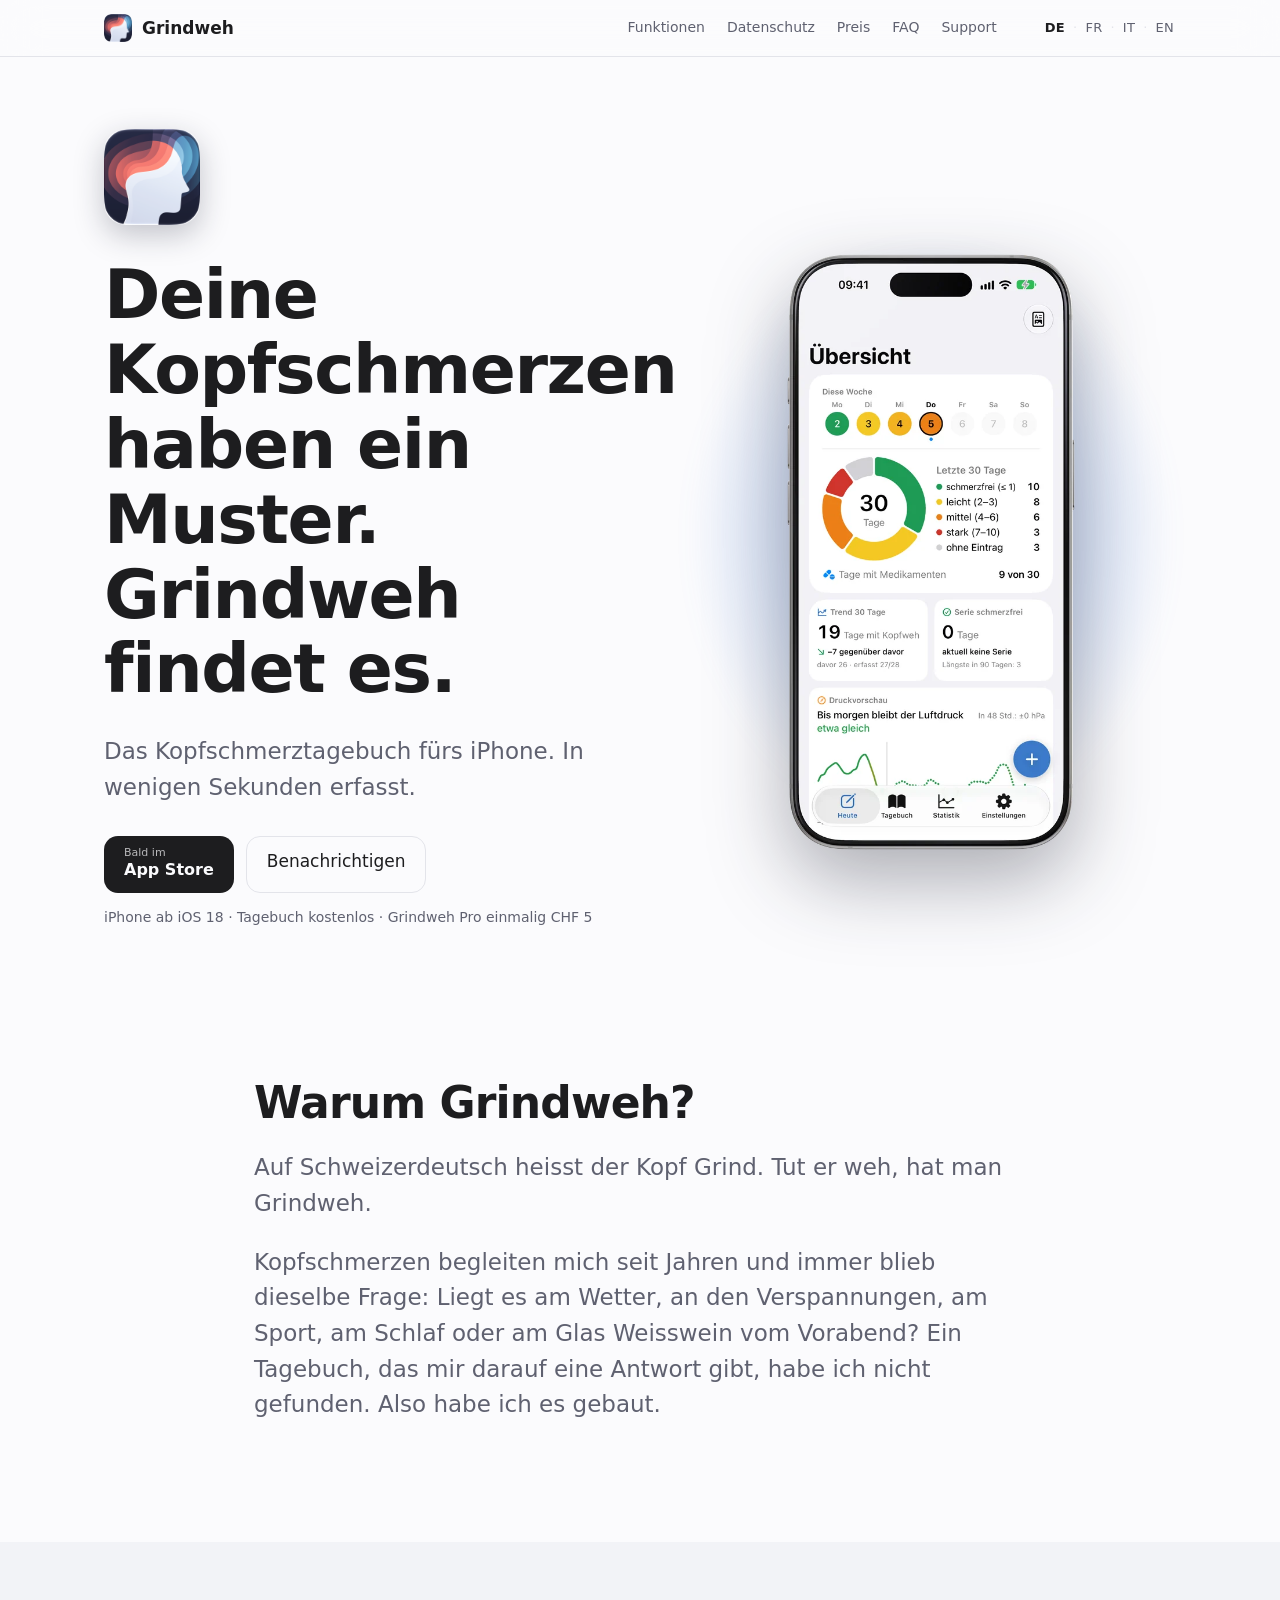
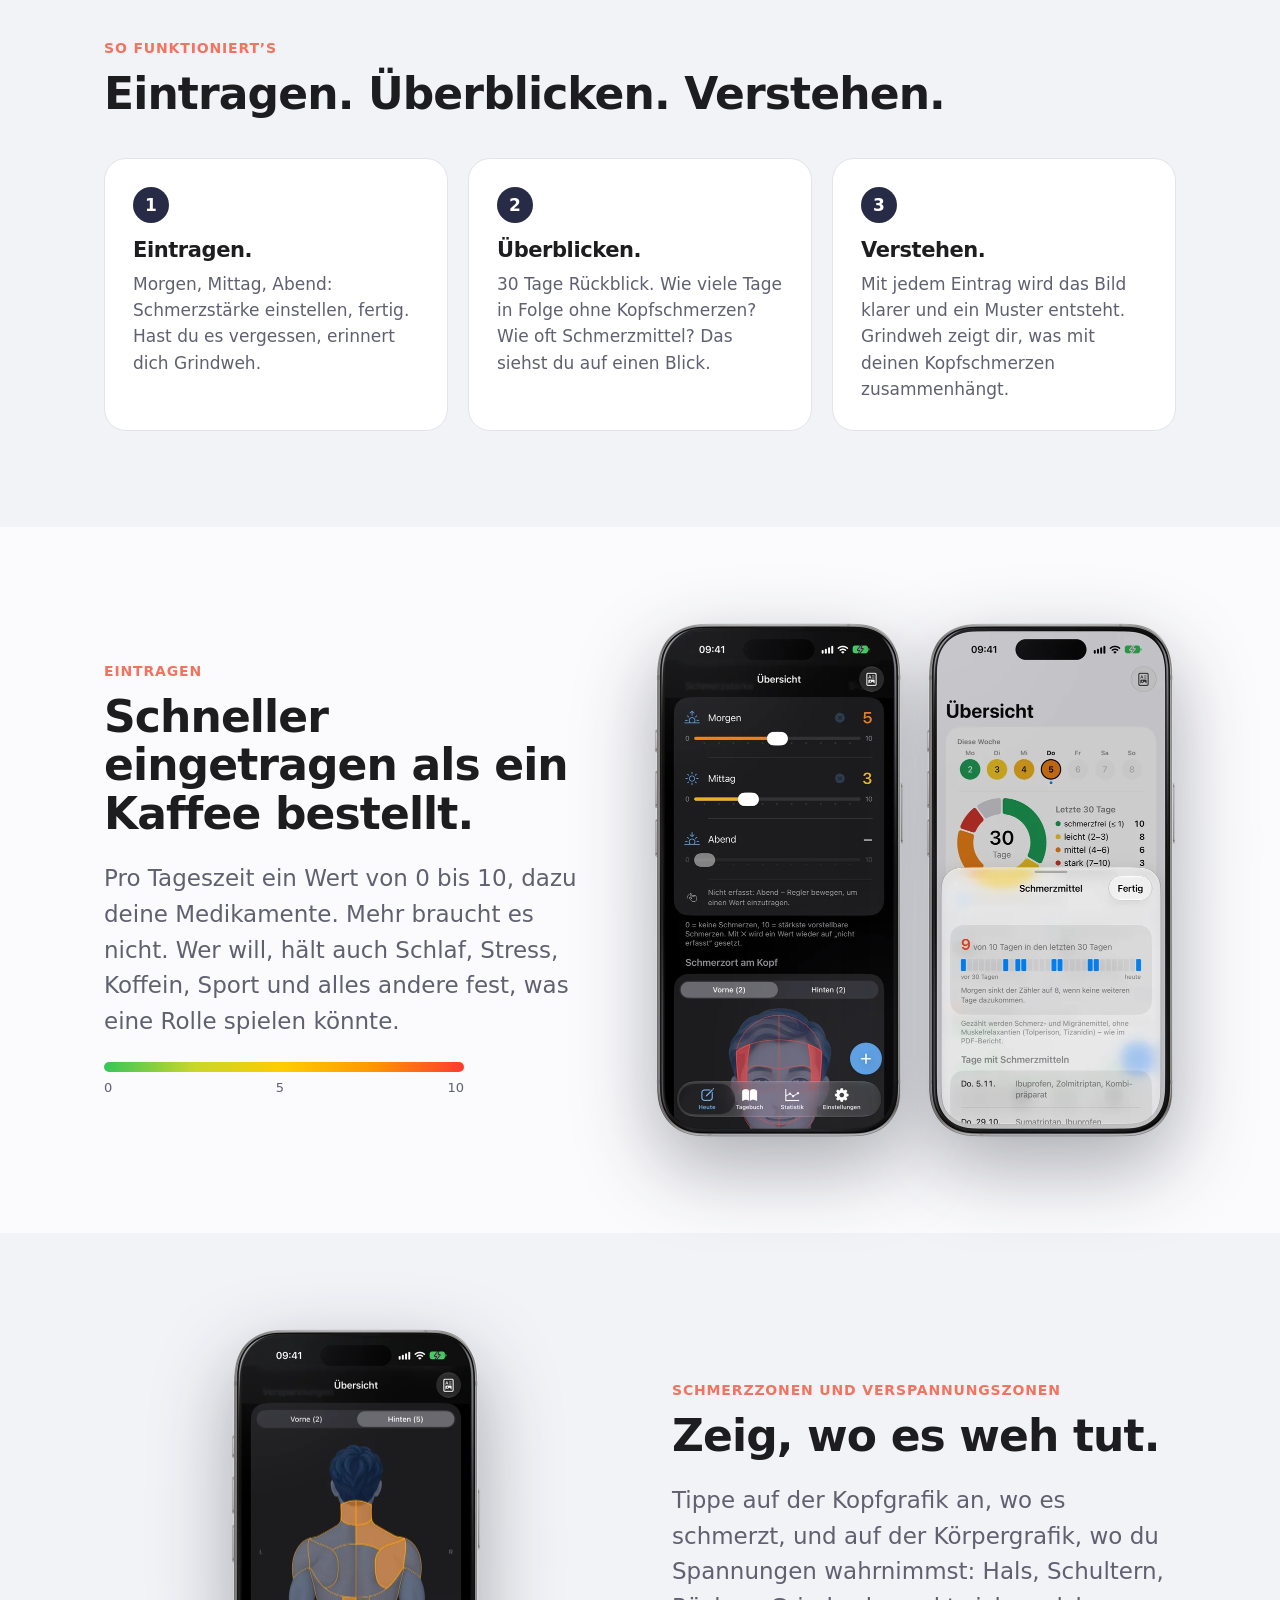
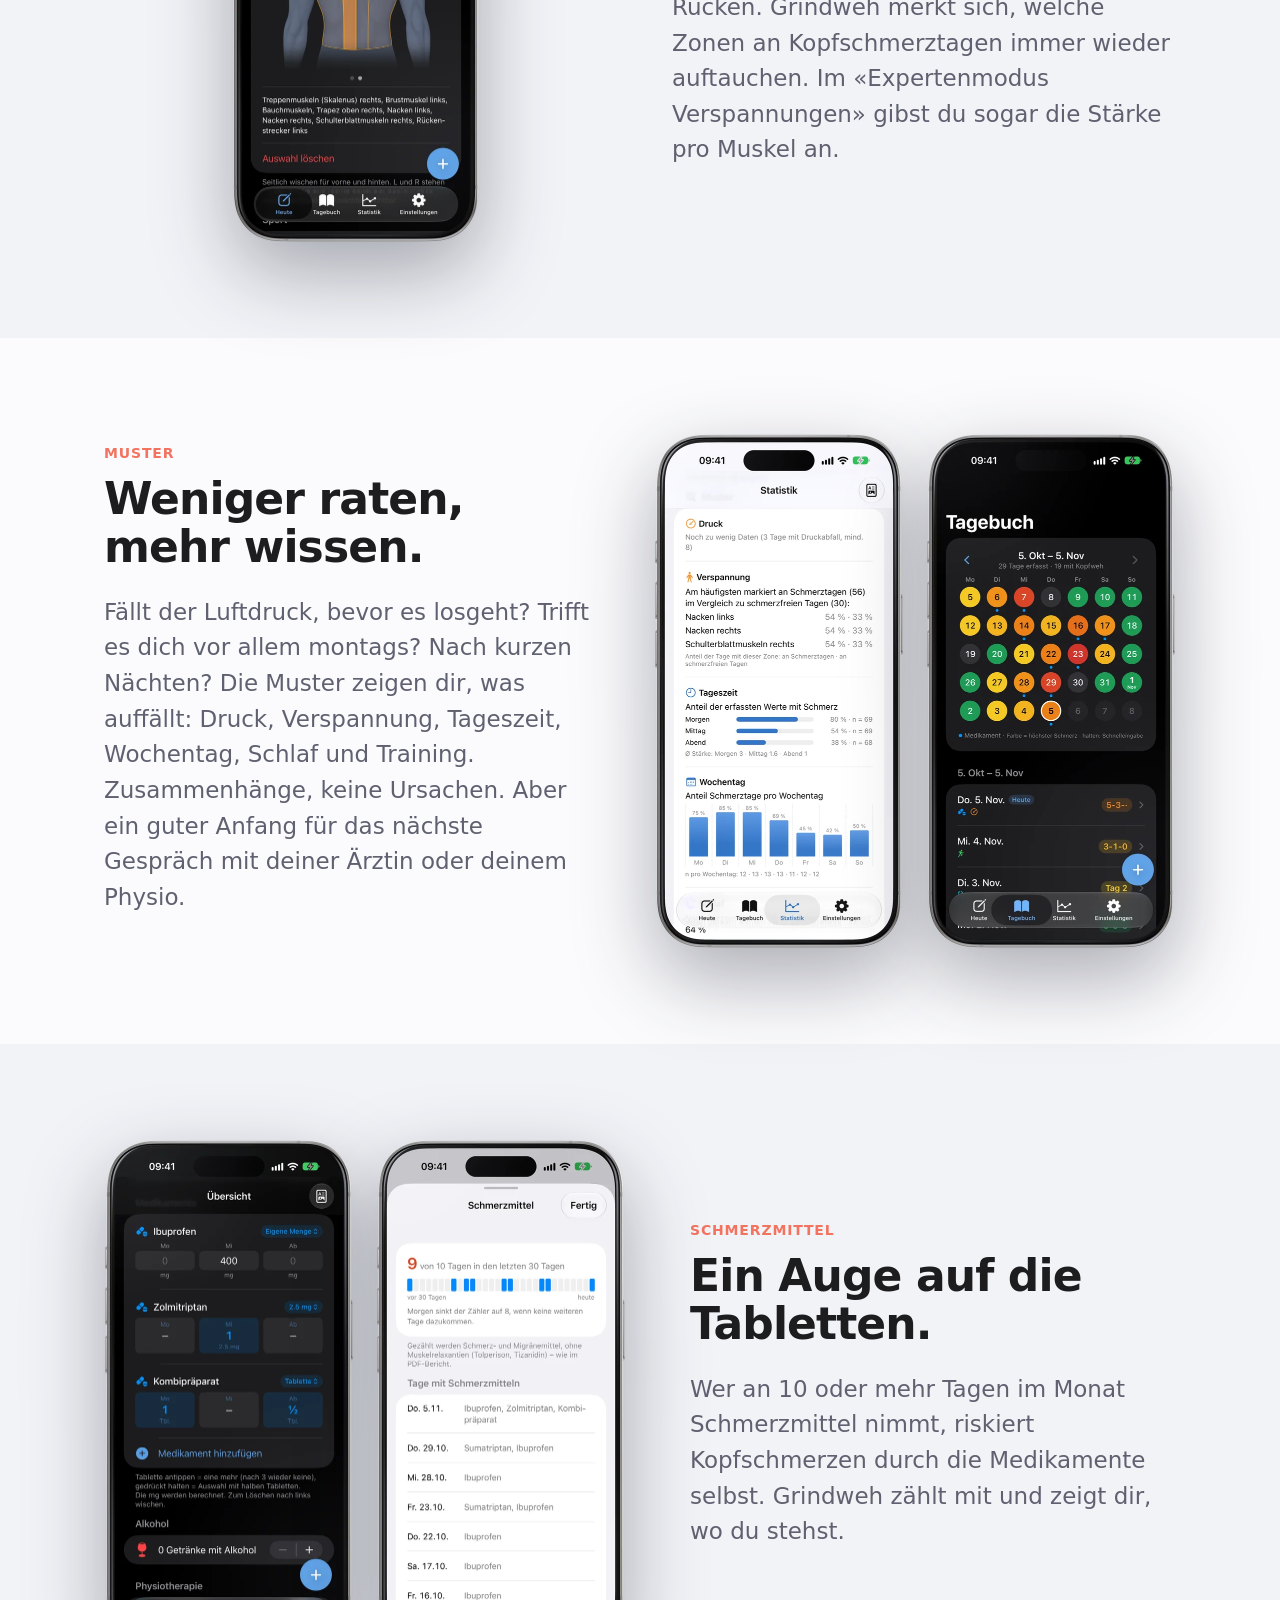
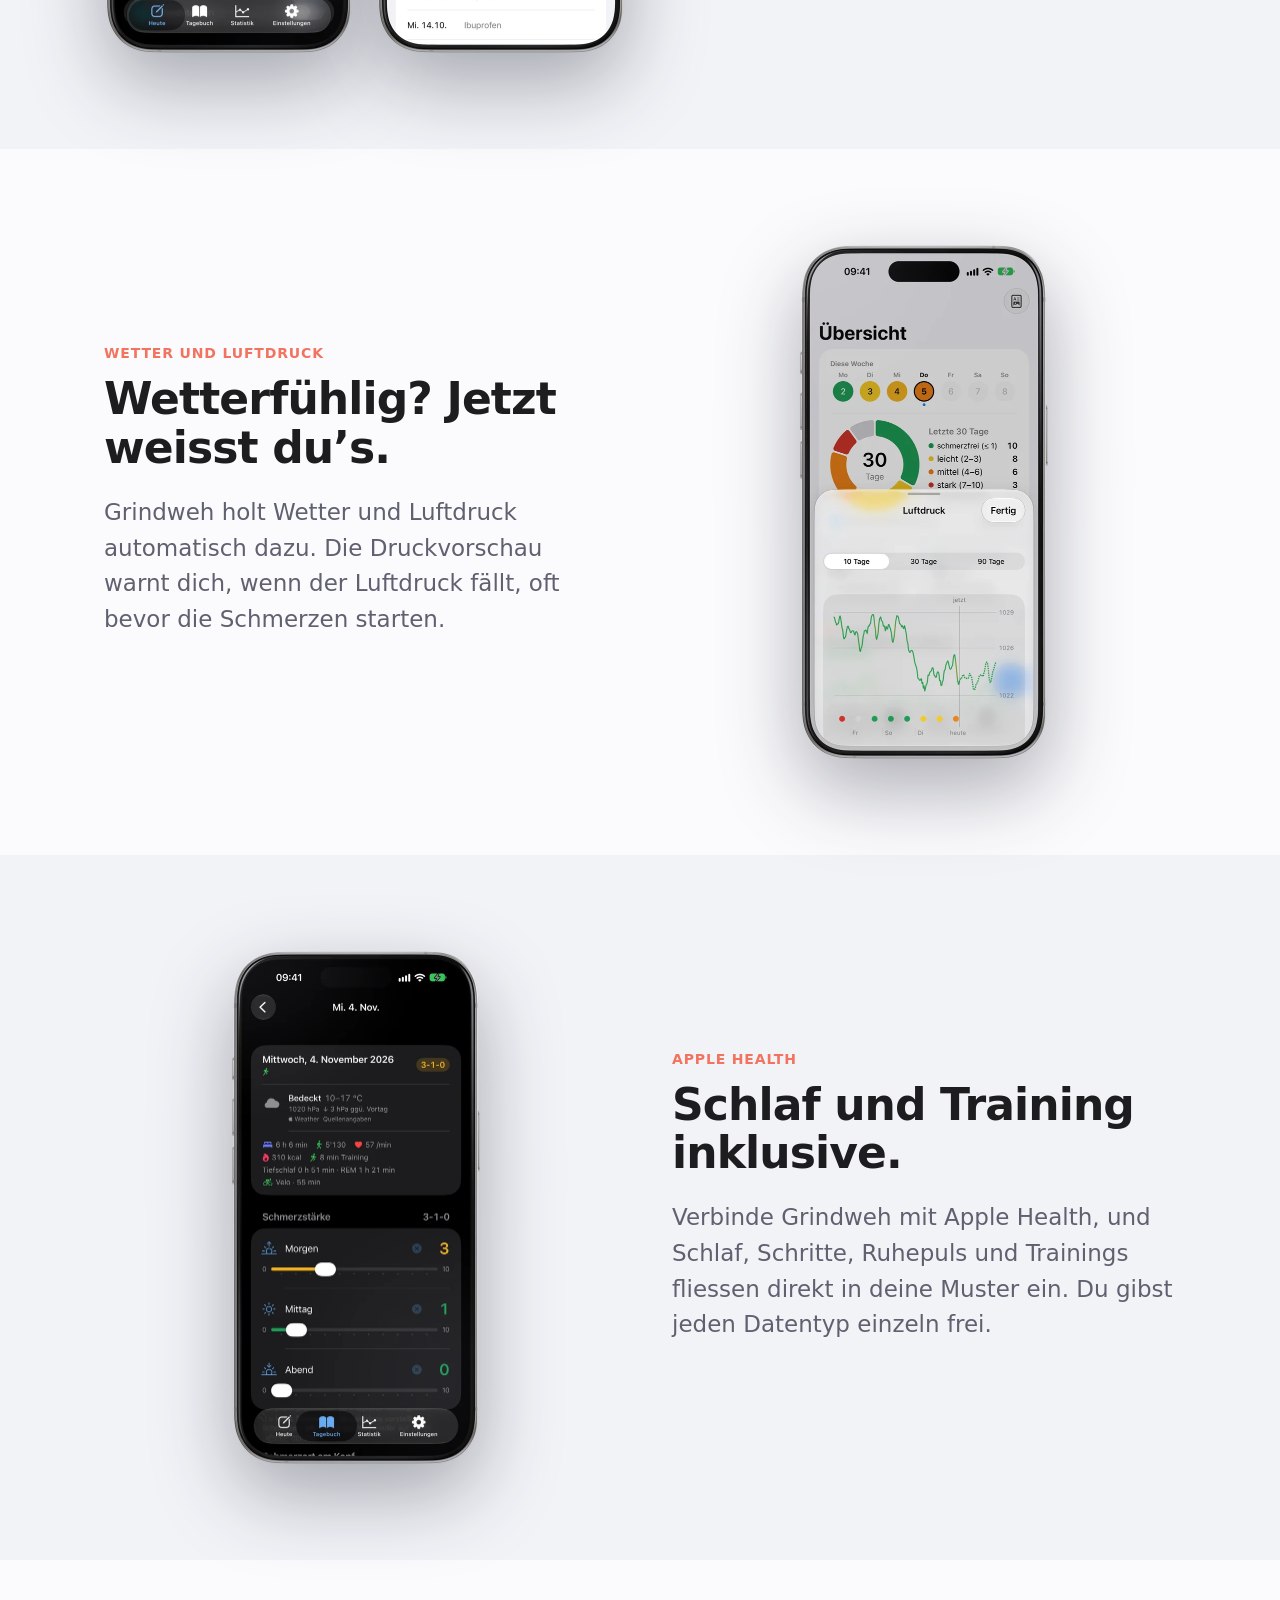
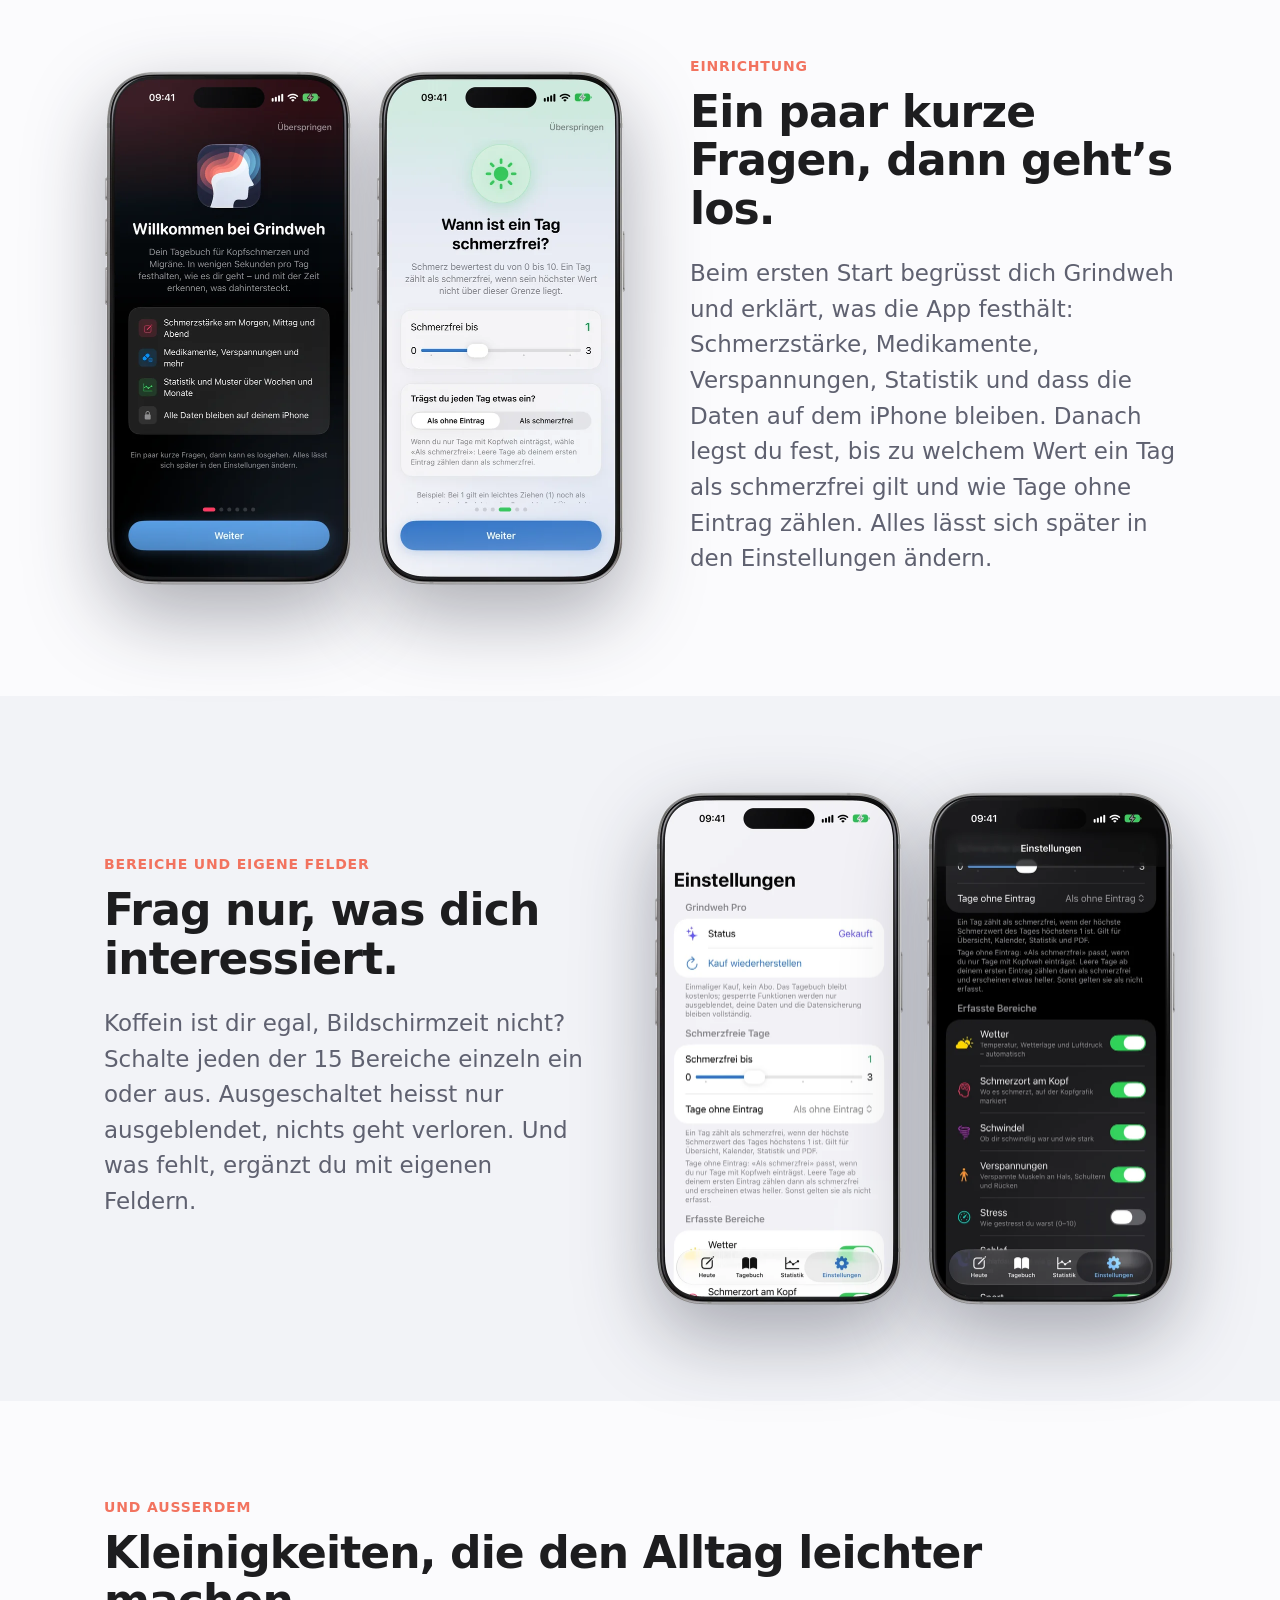
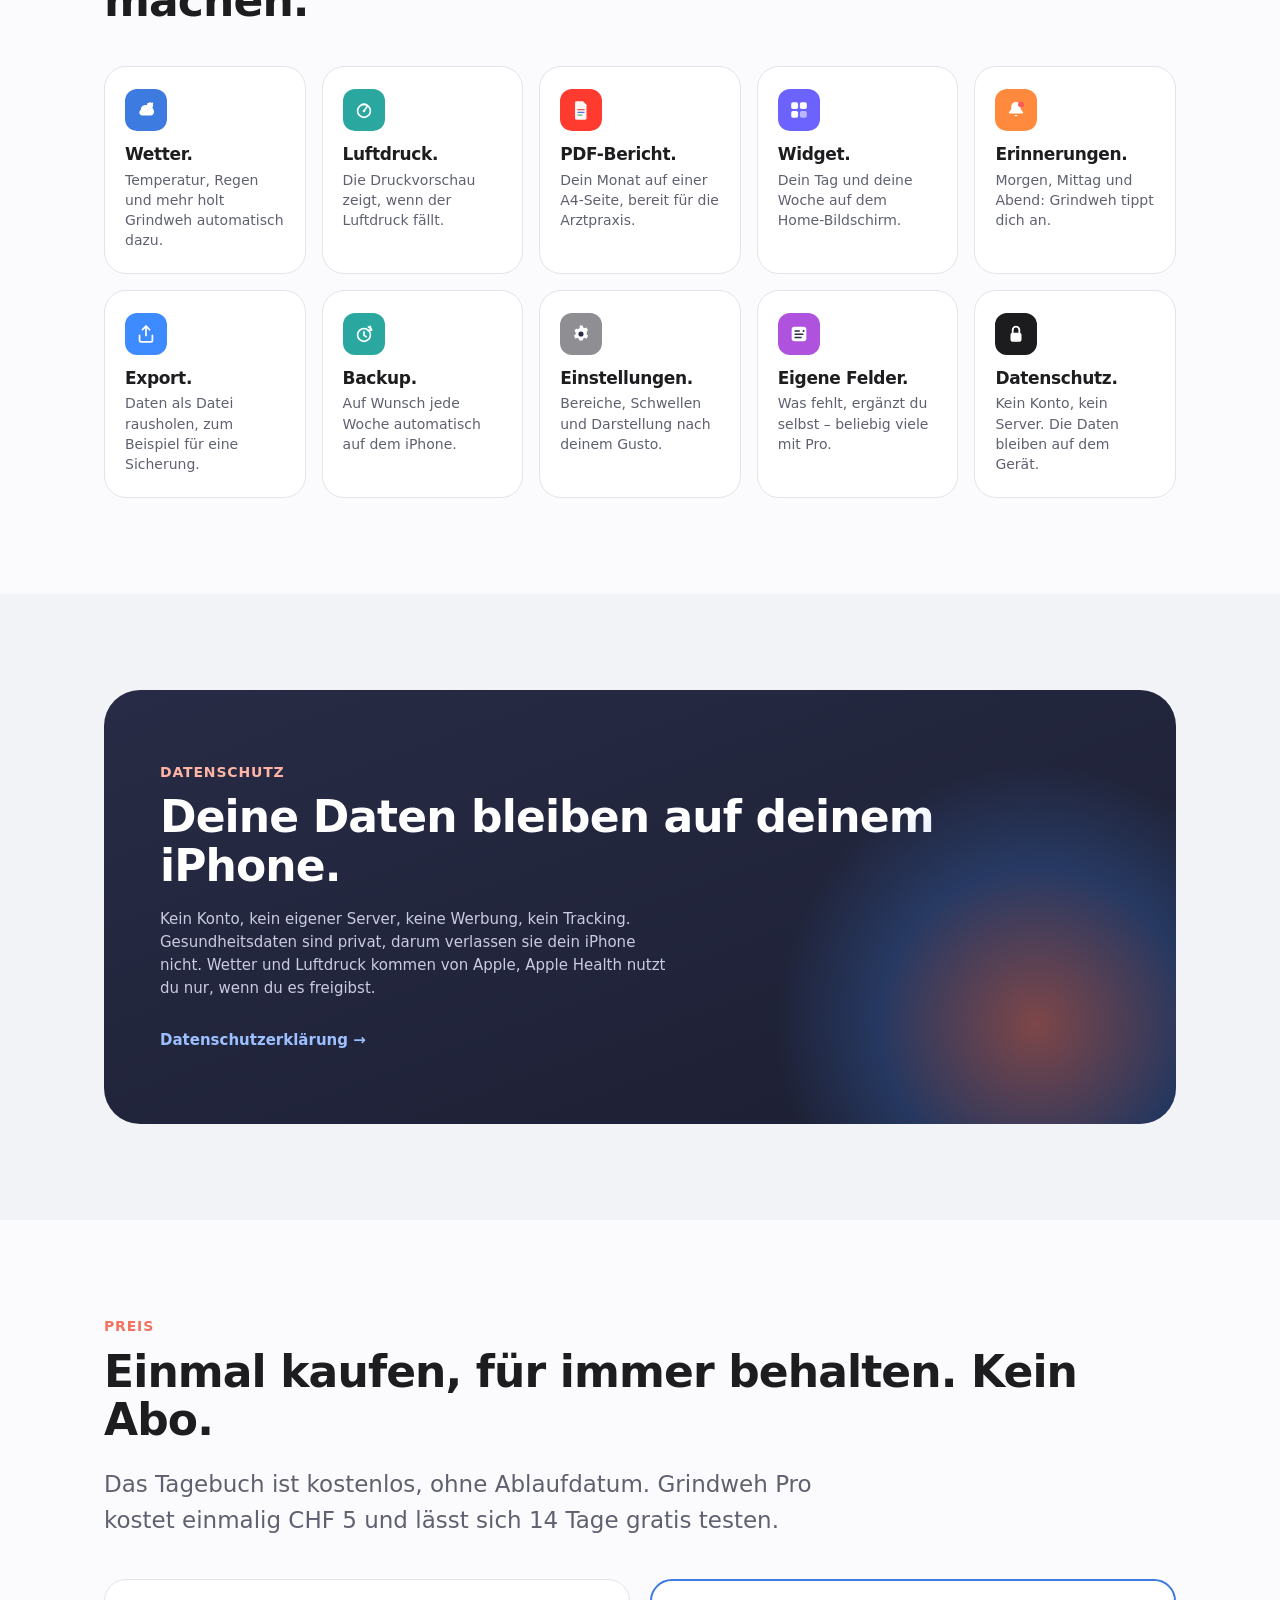
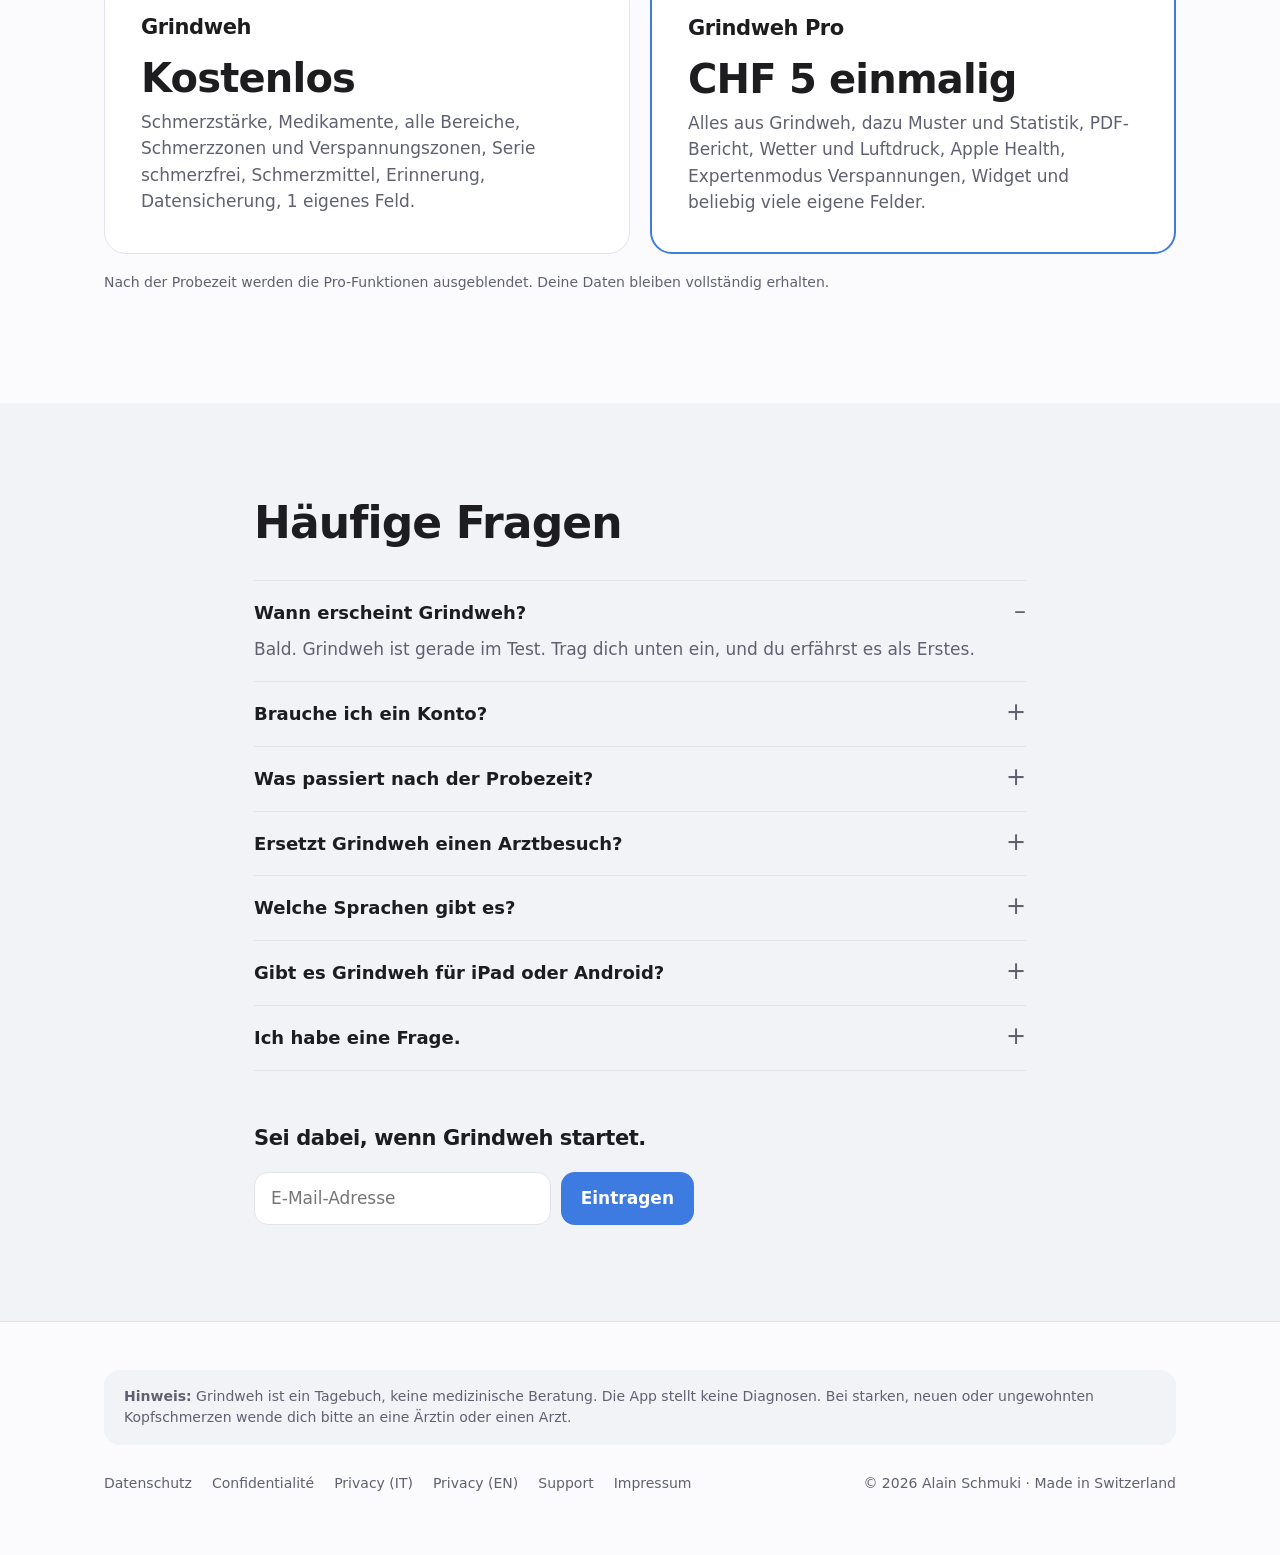
==== commit e45758bf: "DE: Einrichtung mit Screenshots links (feat rev)" ====
--- a/index.html
+++ b/index.html
@@ -56,7 +56,7 @@
 <p class="lead">Verbinde Grindweh mit Apple Health, und Schlaf, Schritte, Ruhepuls und Trainings fliessen direkt in deine Muster ein. Du gibst jeden Datentyp einzeln frei.</p></div>
 <div class="vis"><picture><source srcset="assets/shots/de/mock_tag_light_dark_500.webp" media="(prefers-color-scheme: dark)"><img class="mk" src="assets/shots/de/mock_tag_dark_bright_500.webp" alt="" loading="lazy" width="500" height="1027"></picture></div></div></section>
 
-<section id="onboarding"><div class="wrap feat"><div class="txt"><div class="eyebrow">Einrichtung</div><h2>Ein paar kurze Fragen, dann geht’s los.</h2>
+<section id="onboarding"><div class="wrap feat rev"><div class="txt"><div class="eyebrow">Einrichtung</div><h2>Ein paar kurze Fragen, dann geht’s los.</h2>
 <p class="lead">Beim ersten Start begrüsst dich Grindweh und erklärt, was die App festhält: Schmerzstärke, Medikamente, Verspannungen, Statistik und dass die Daten auf dem iPhone bleiben. Danach legst du fest, bis zu welchem Wert ein Tag als schmerzfrei gilt und wie Tage ohne Eintrag zählen. Alles lässt sich später in den Einstellungen ändern.</p></div>
 <div class="vis"><picture><source srcset="assets/shots/de/mock_onboarding1_light_dark_500.webp" media="(prefers-color-scheme: dark)"><img class="mk" src="assets/shots/de/mock_onboarding1_dark_bright_500.webp" alt="" loading="lazy" width="500" height="1027"></picture><picture><source srcset="assets/shots/de/mock_onboarding2_dark_dark_500.webp" media="(prefers-color-scheme: dark)"><img class="mk" src="assets/shots/de/mock_onboarding2_light_bright_500.webp" alt="" loading="lazy" width="500" height="1027"></picture></div></div></section>
 
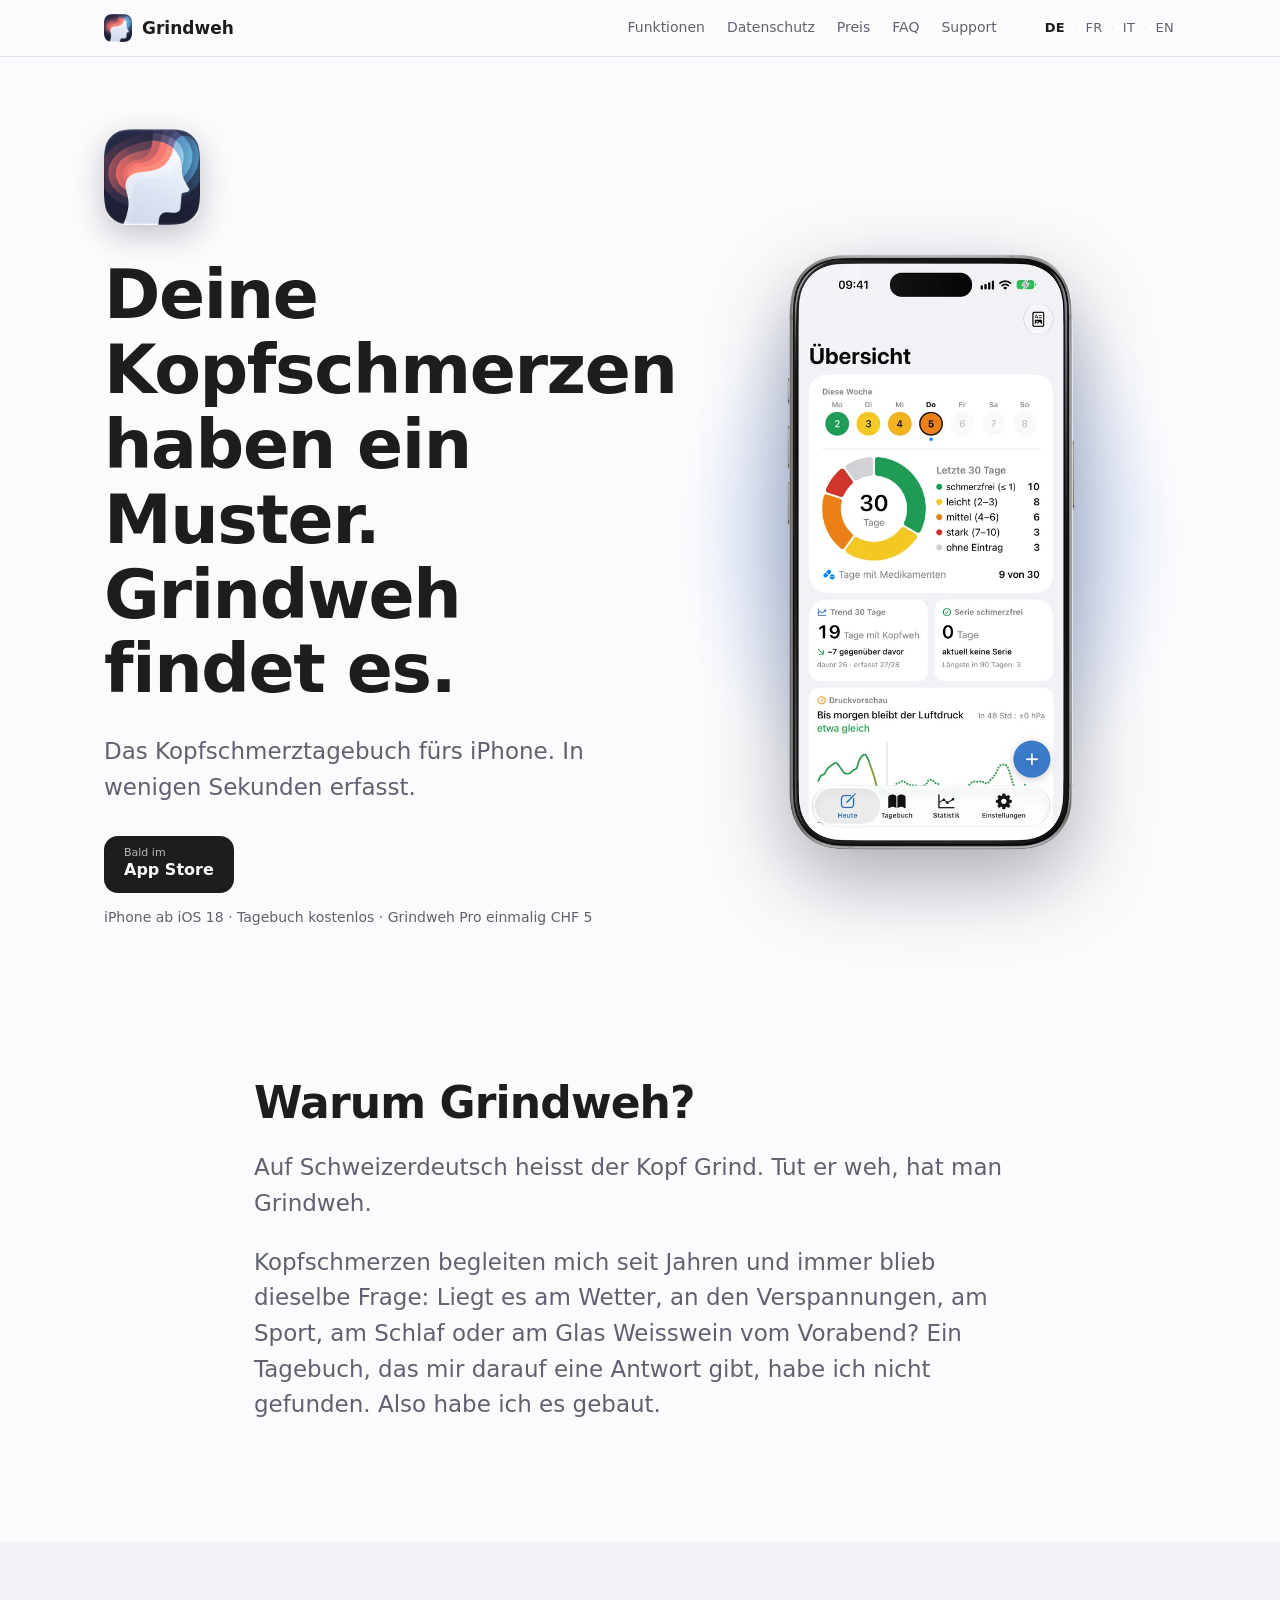
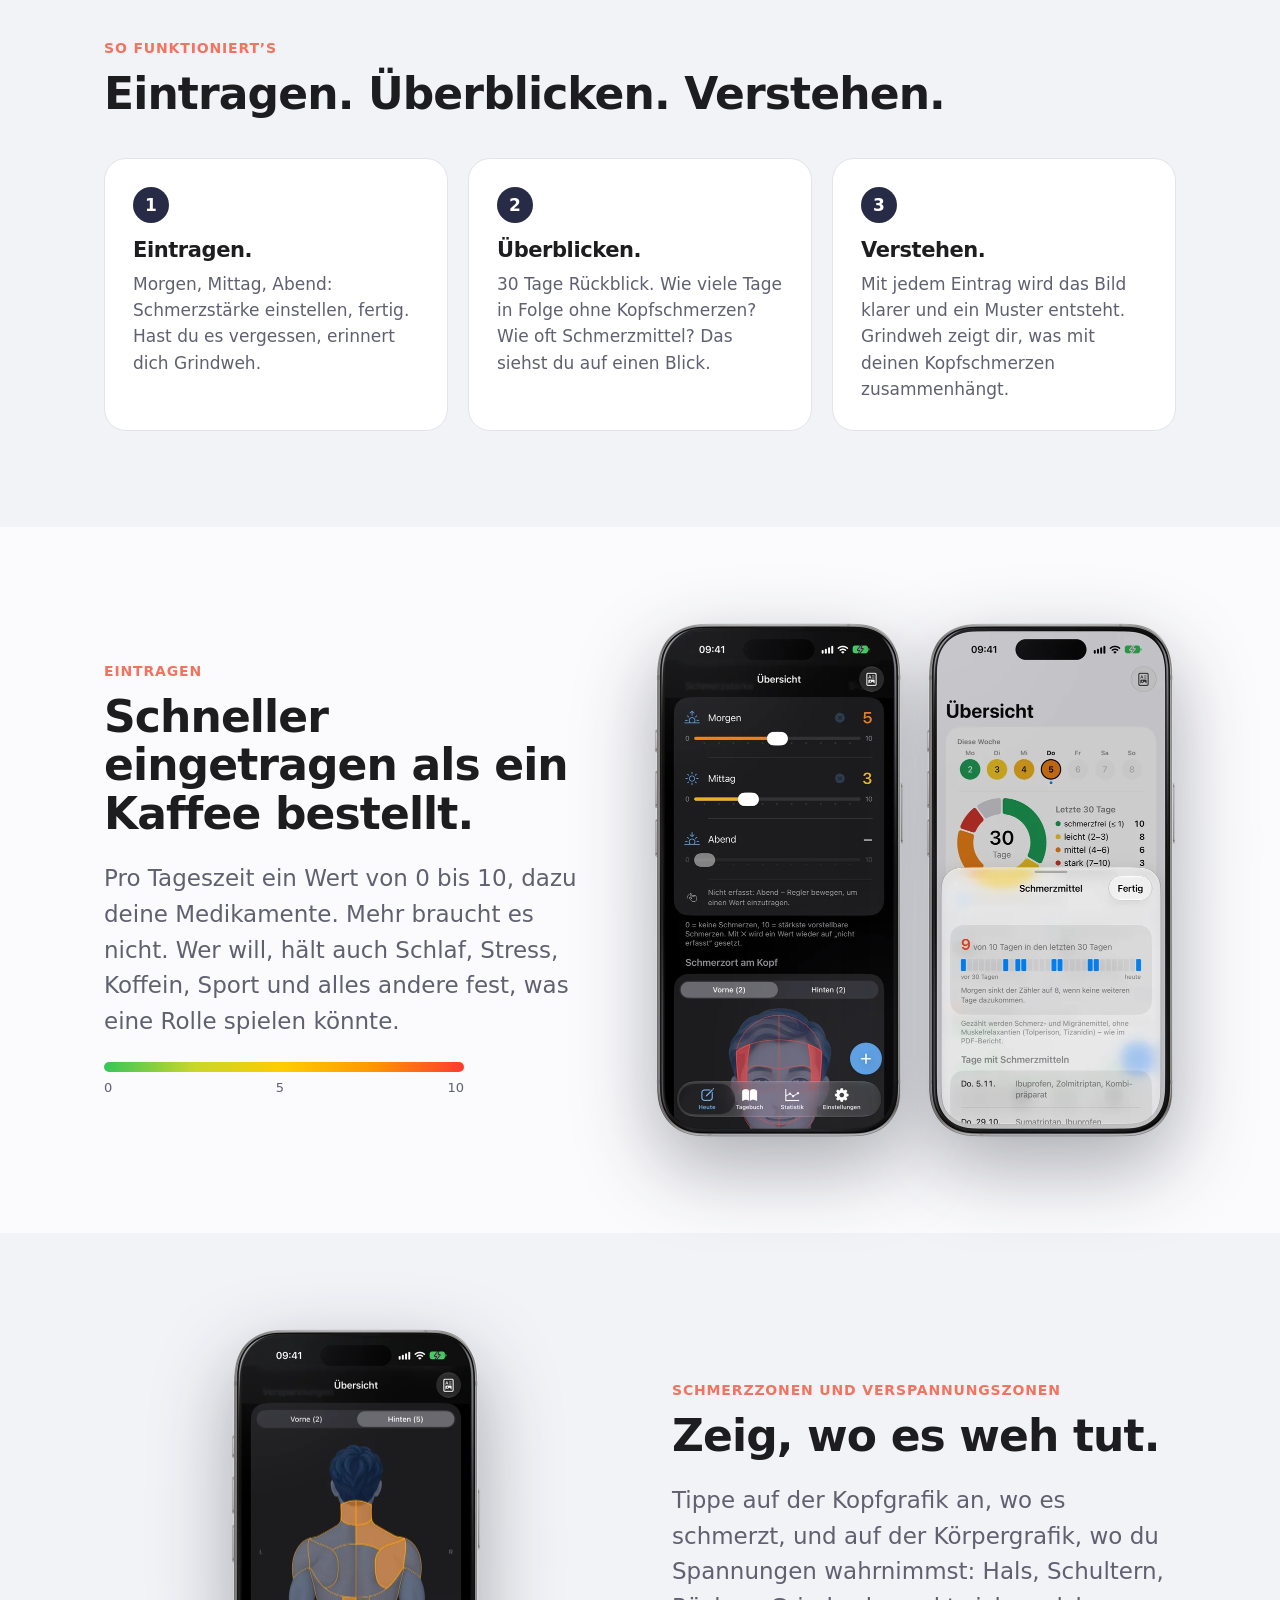
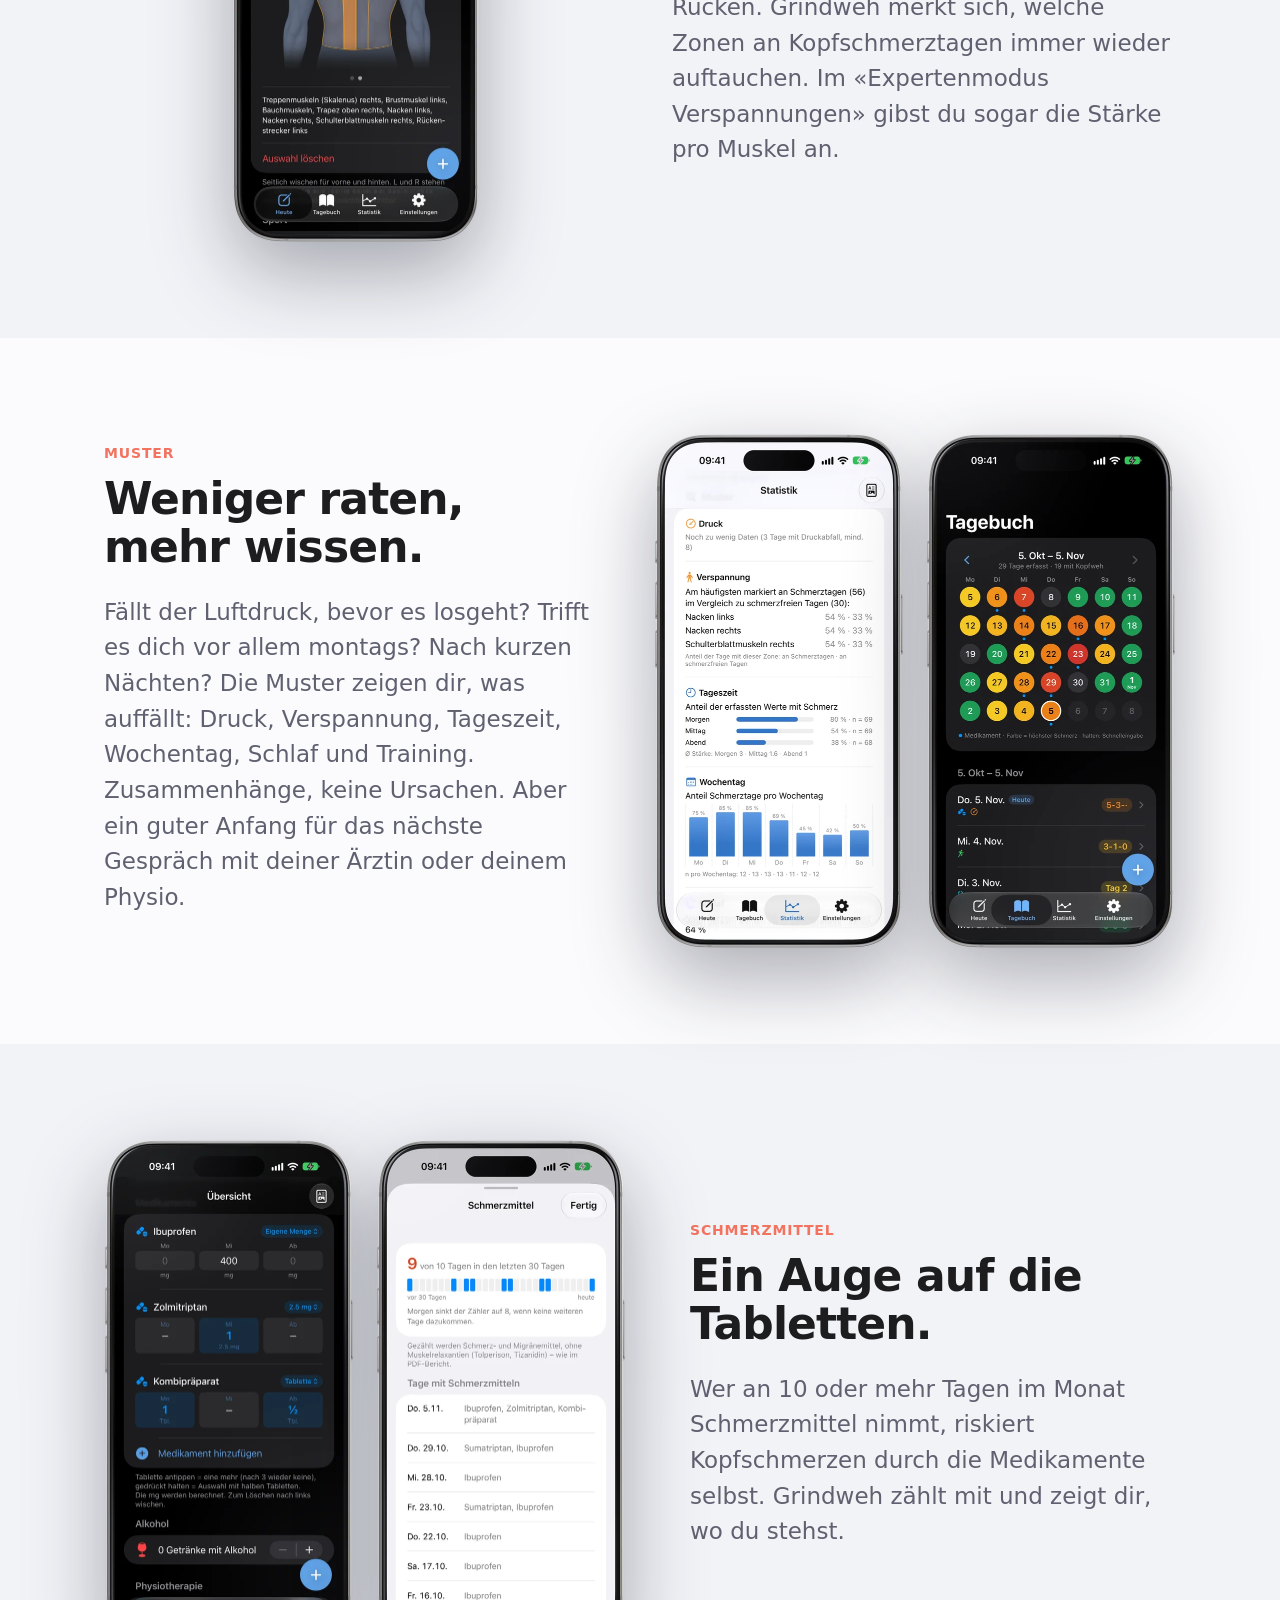
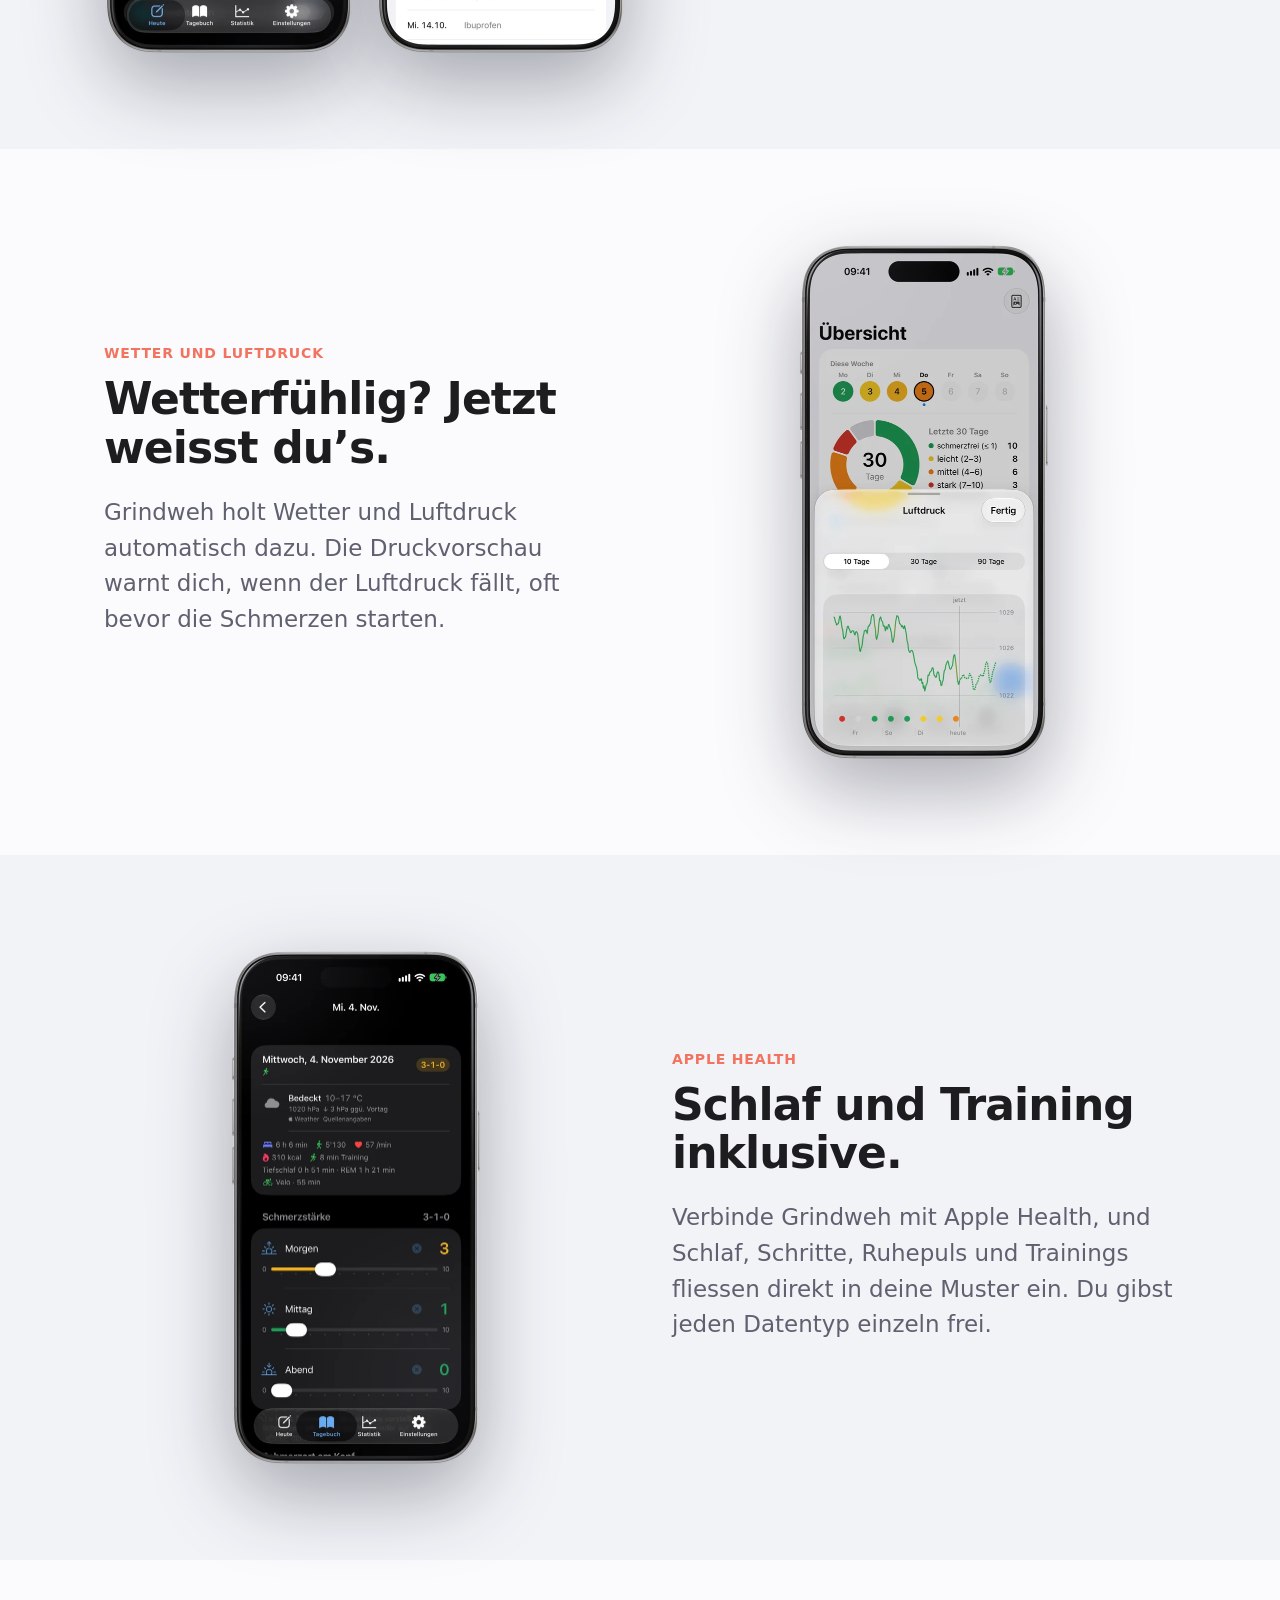
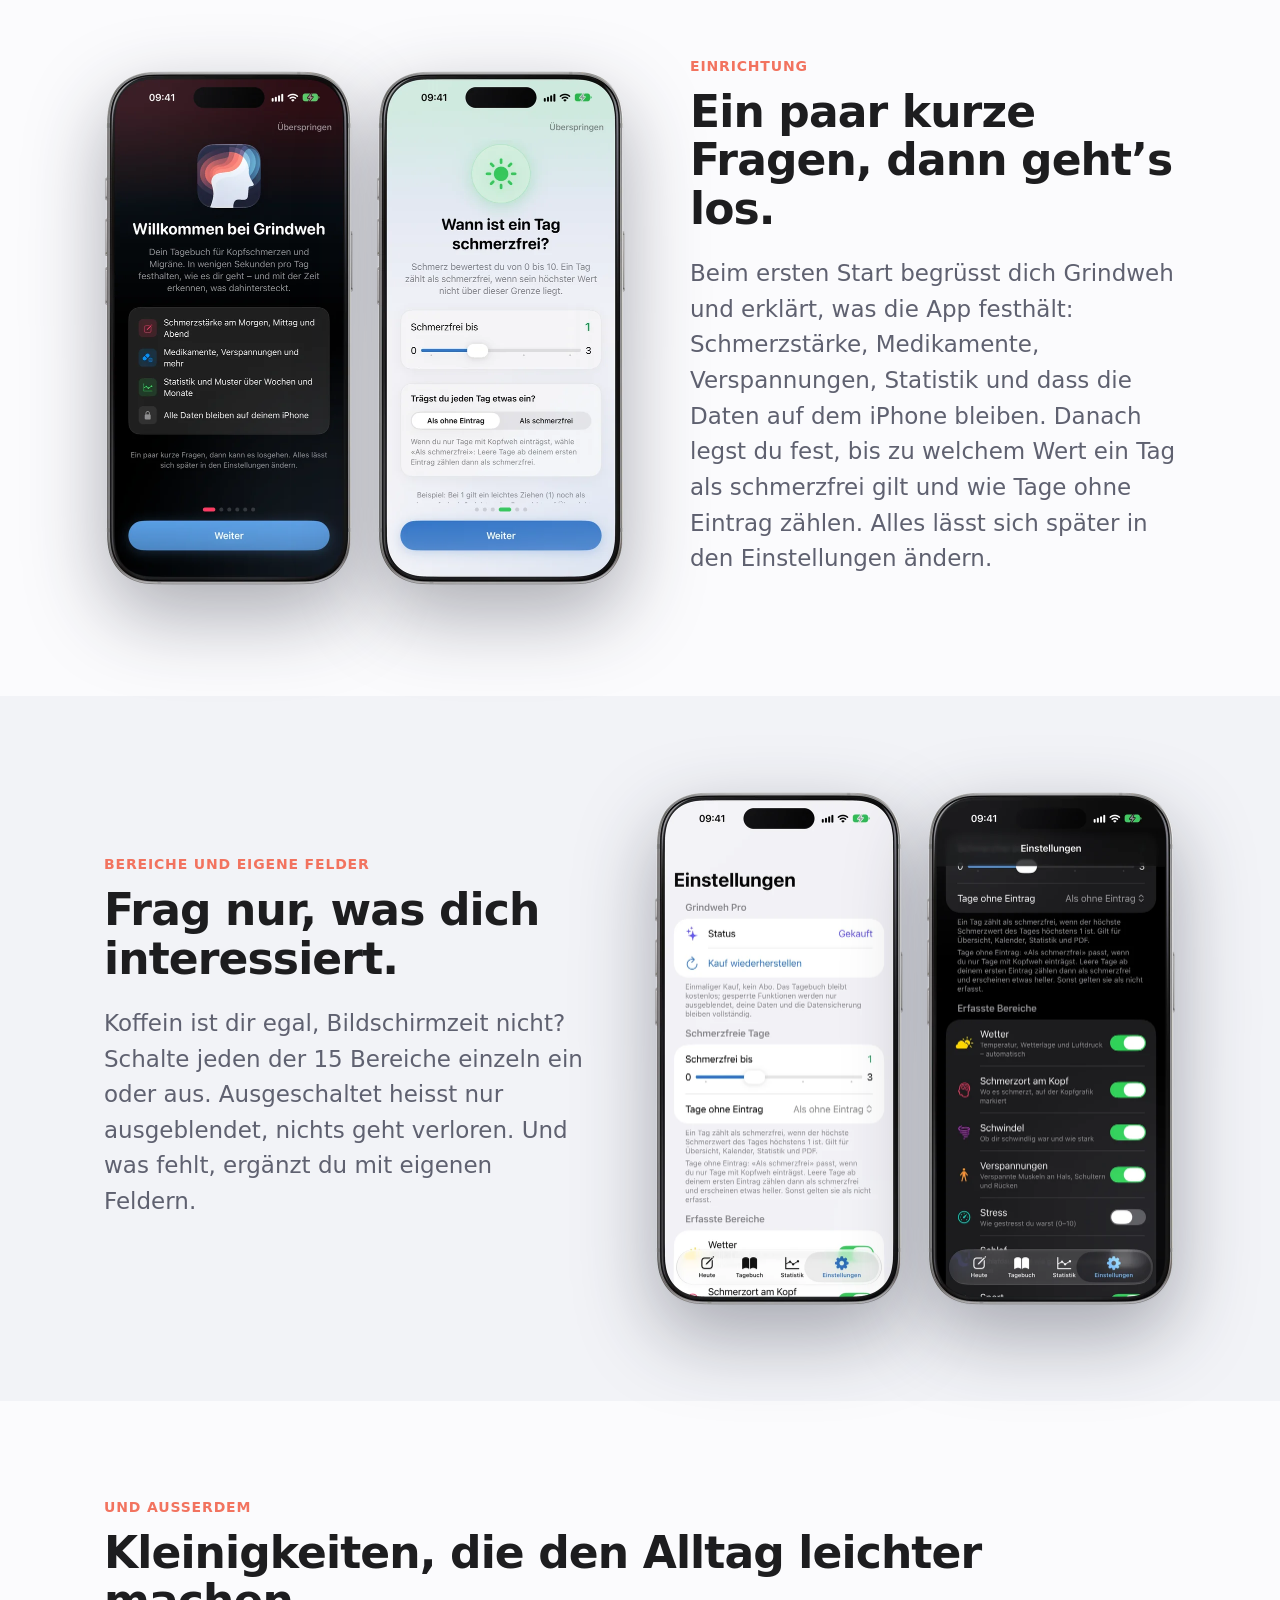
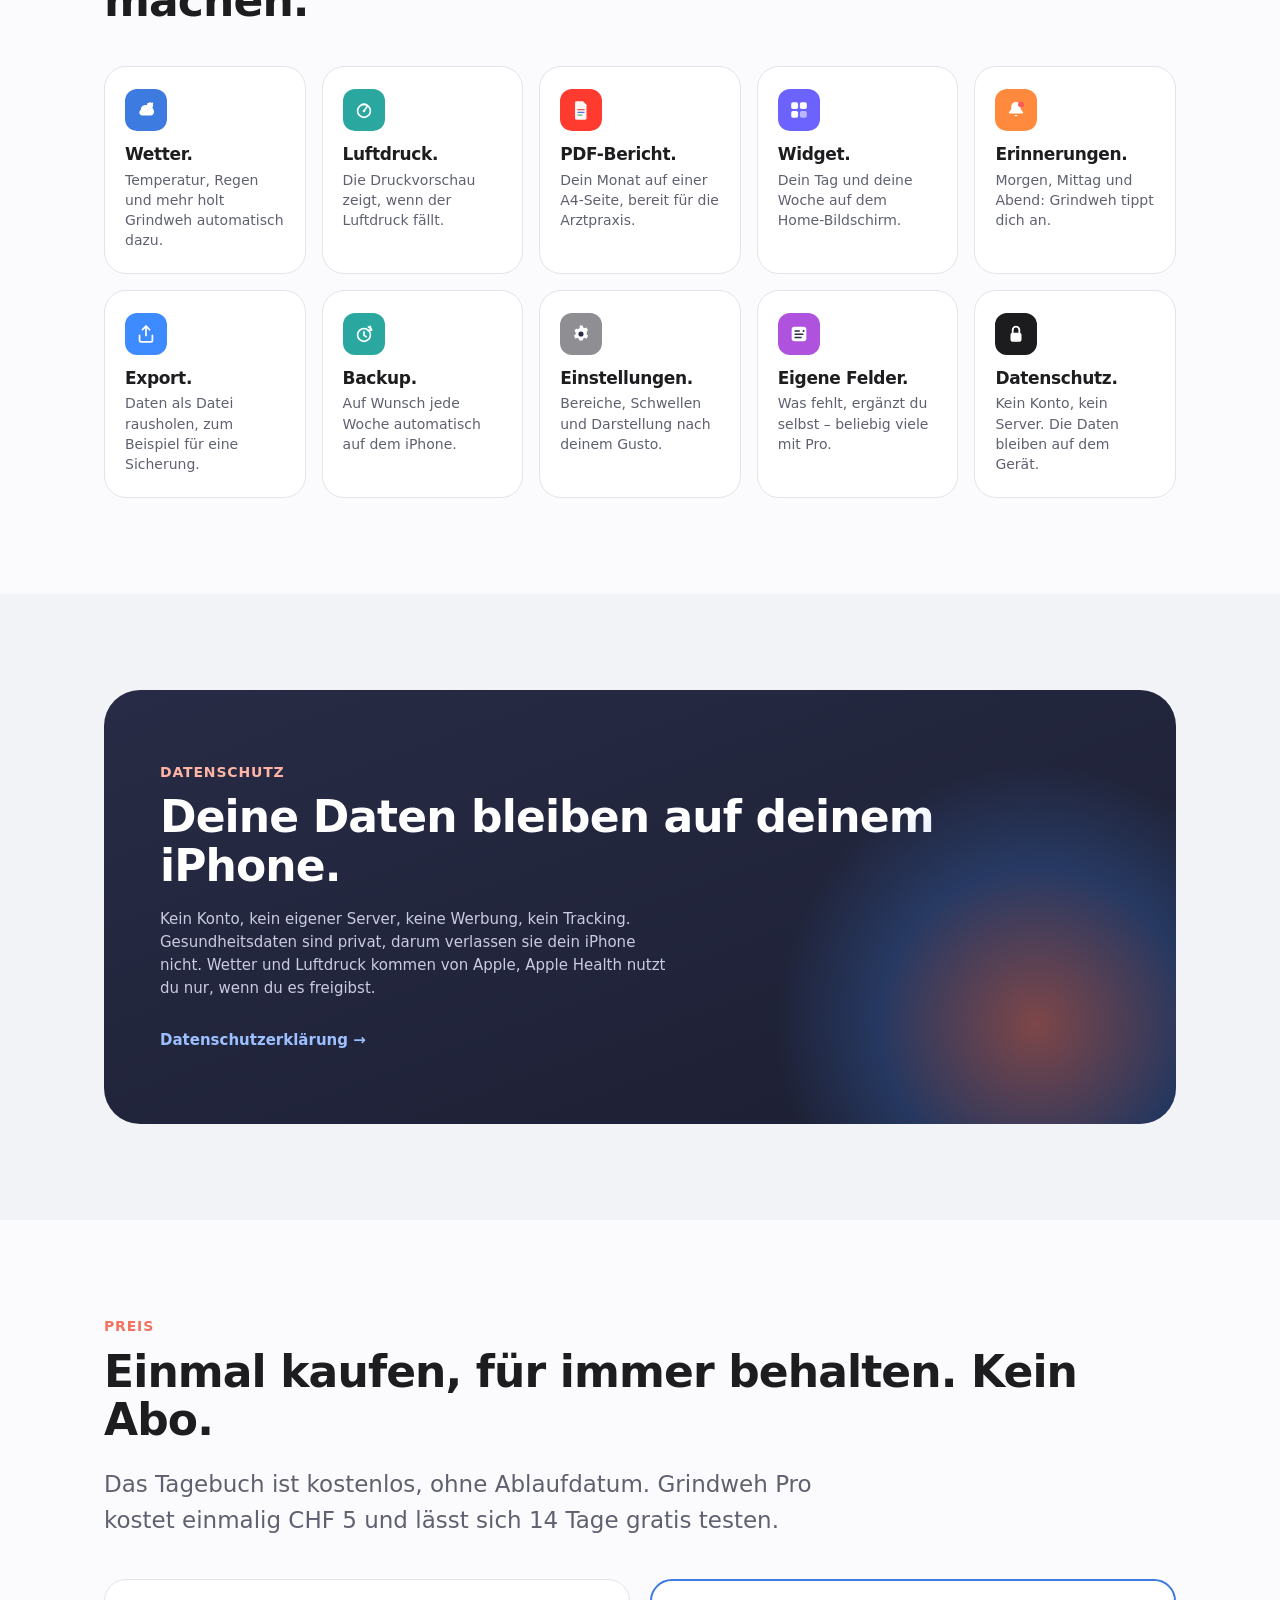
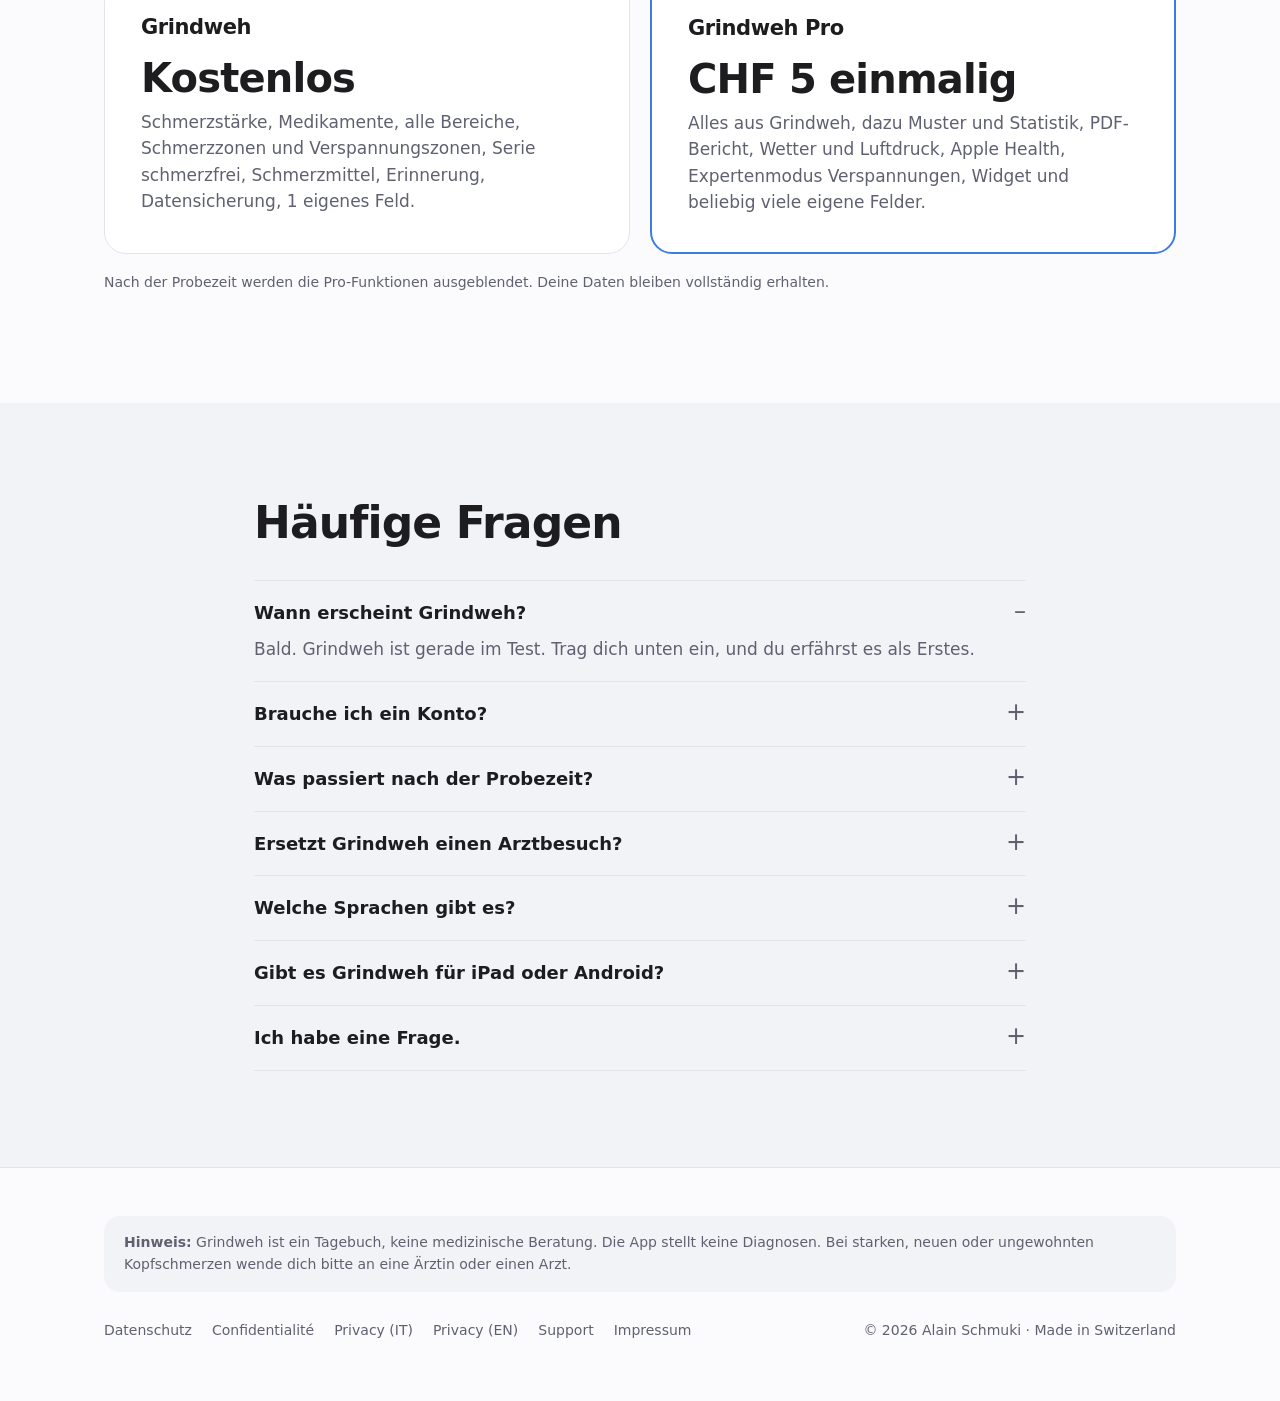
==== commit fc6590cc: "Warteliste-Formular und Benachrichtigen-Button entfernen (4 Sprachen)" ====
--- a/index.html
+++ b/index.html
@@ -16,7 +16,7 @@
 <img class="icon" src="assets/icon.png" alt="App-Icon Grindweh">
 <h1>Deine Kopfschmerzen haben ein Muster. Grindweh findet es.</h1>
 <p class="lead">Das Kopfschmerztagebuch fürs iPhone. In wenigen Sekunden erfasst.</p>
-<div class="ctas"><span class="badge"><span><small>Bald im</small>App Store</span></span><a class="btn2" href="#warteliste">Benachrichtigen</a></div>
+<div class="ctas"><span class="badge"><span><small>Bald im</small>App Store</span></span></div>
 <p class="note">iPhone ab iOS 18 · Tagebuch kostenlos · Grindweh Pro einmalig CHF 5</p></div>
 <div class="stage"><div class="glow"></div><picture><source srcset="assets/shots/de/mock_uebersicht_dark_dark_500.webp" media="(prefers-color-scheme: dark)"><img class="mk hero" src="assets/shots/de/mock_uebersicht_light_bright_500.webp" alt="" loading="lazy" width="500" height="1027"></picture></div></div></header>
 
@@ -85,6 +85,5 @@
 <details><summary>Welche Sprachen gibt es?</summary><p>Diese Website gibt es auf Deutsch, Französisch, Italienisch und Englisch. Die App startet auf Deutsch.</p></details>
 <details><summary>Gibt es Grindweh für iPad oder Android?</summary><p>Nein, Grindweh ist fürs iPhone gemacht.</p></details>
 <details><summary>Ich habe eine Frage.</summary><p>Schreib an <a href="mailto:support@grindweh.app">support@grindweh.app</a>.</p></details></div>
-<div id="warteliste" style="margin-top:56px"><h3>Sei dabei, wenn Grindweh startet.</h3>
-<form class="wait" onsubmit="return false"><input type="email" placeholder="E-Mail-Adresse" aria-label="E-Mail-Adresse"><button>Eintragen</button></form></div></div></section><footer><div class="wrap"><div class="disc"><strong>Hinweis:</strong> Grindweh ist ein Tagebuch, keine medizinische Beratung. Die App stellt keine Diagnosen. Bei starken, neuen oder ungewohnten Kopfschmerzen wende dich bitte an eine Ärztin oder einen Arzt.</div>
+</div></section><footer><div class="wrap"><div class="disc"><strong>Hinweis:</strong> Grindweh ist ein Tagebuch, keine medizinische Beratung. Die App stellt keine Diagnosen. Bei starken, neuen oder ungewohnten Kopfschmerzen wende dich bitte an eine Ärztin oder einen Arzt.</div>
 <div class="row"><div class="links"><a href="datenschutz.html">Datenschutz</a><a href="datenschutz-fr.html" lang="fr">Confidentialité</a><a href="datenschutz-it.html" lang="it">Privacy (IT)</a><a href="datenschutz-en.html" lang="en">Privacy (EN)</a><a href="support.html">Support</a><a href="impressum.html">Impressum</a></div><div>© 2026 Alain Schmuki · Made in Switzerland</div></div></div></footer></body></html>
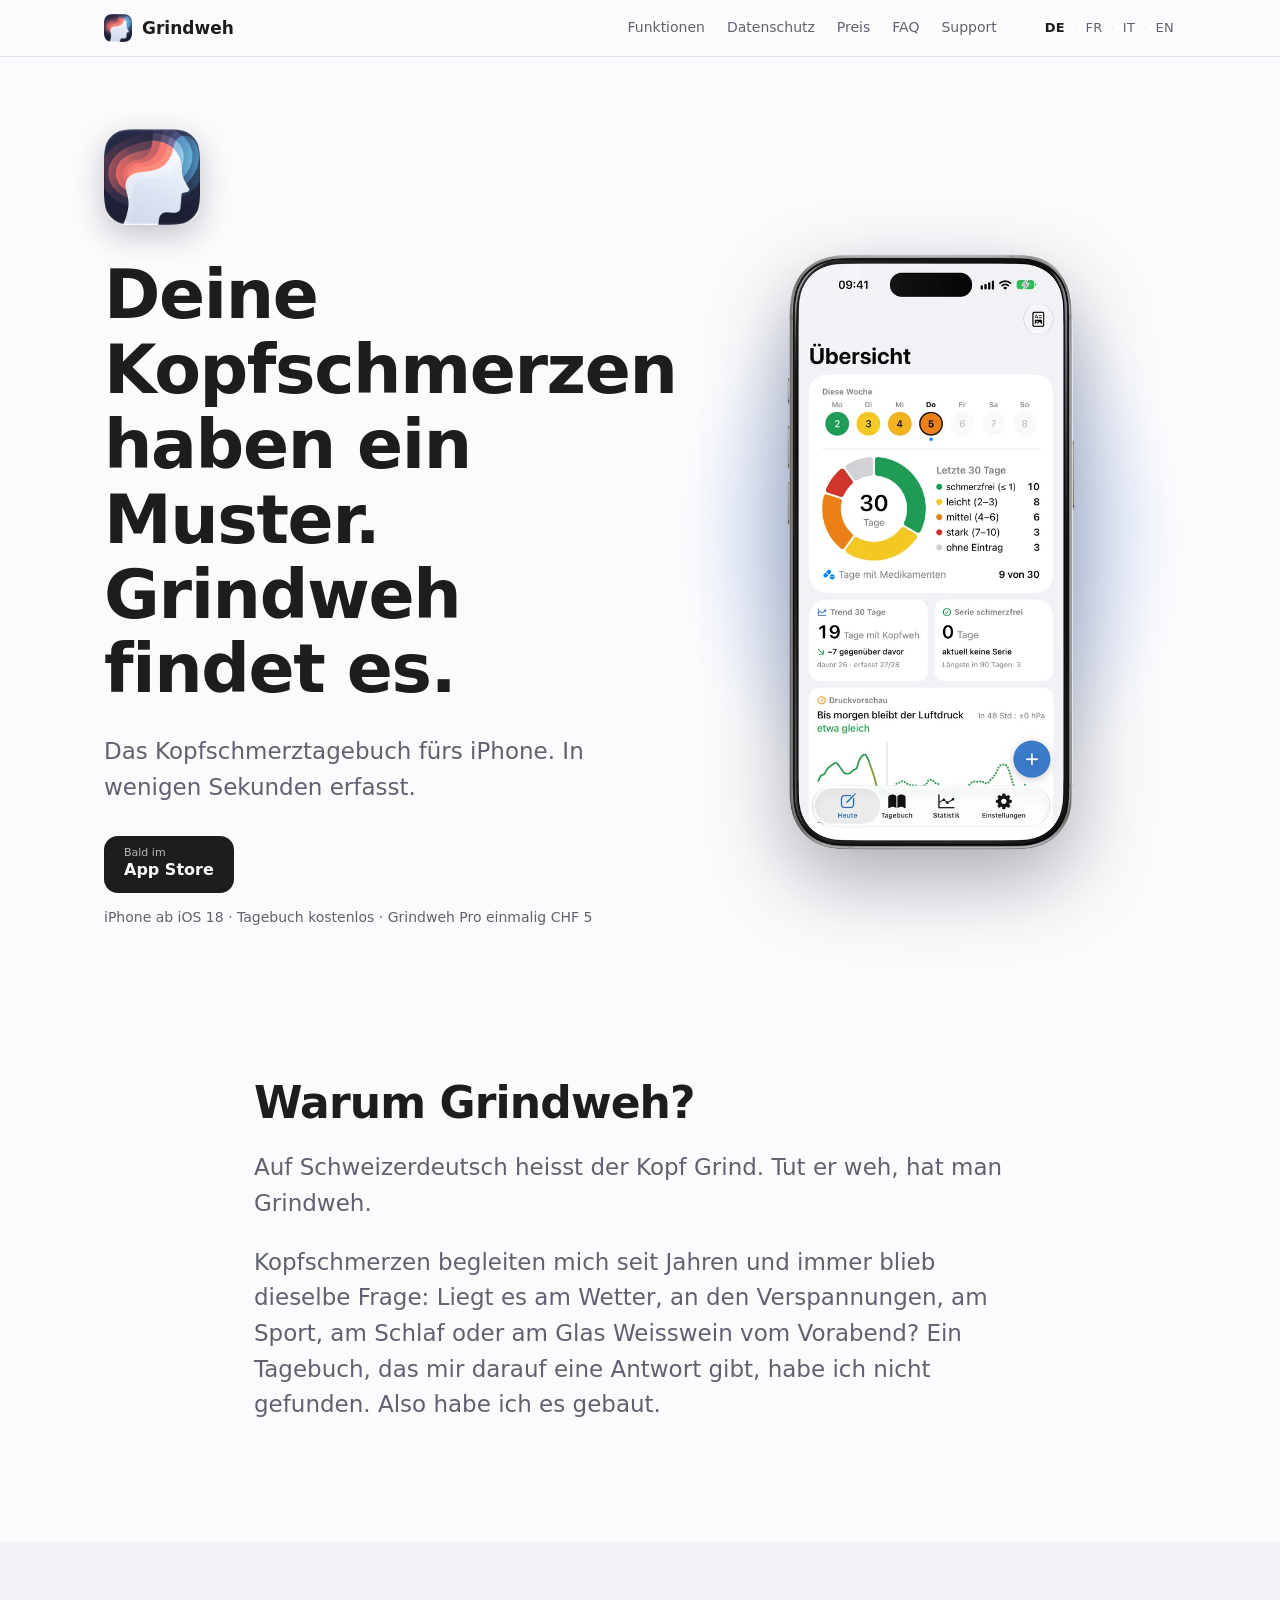
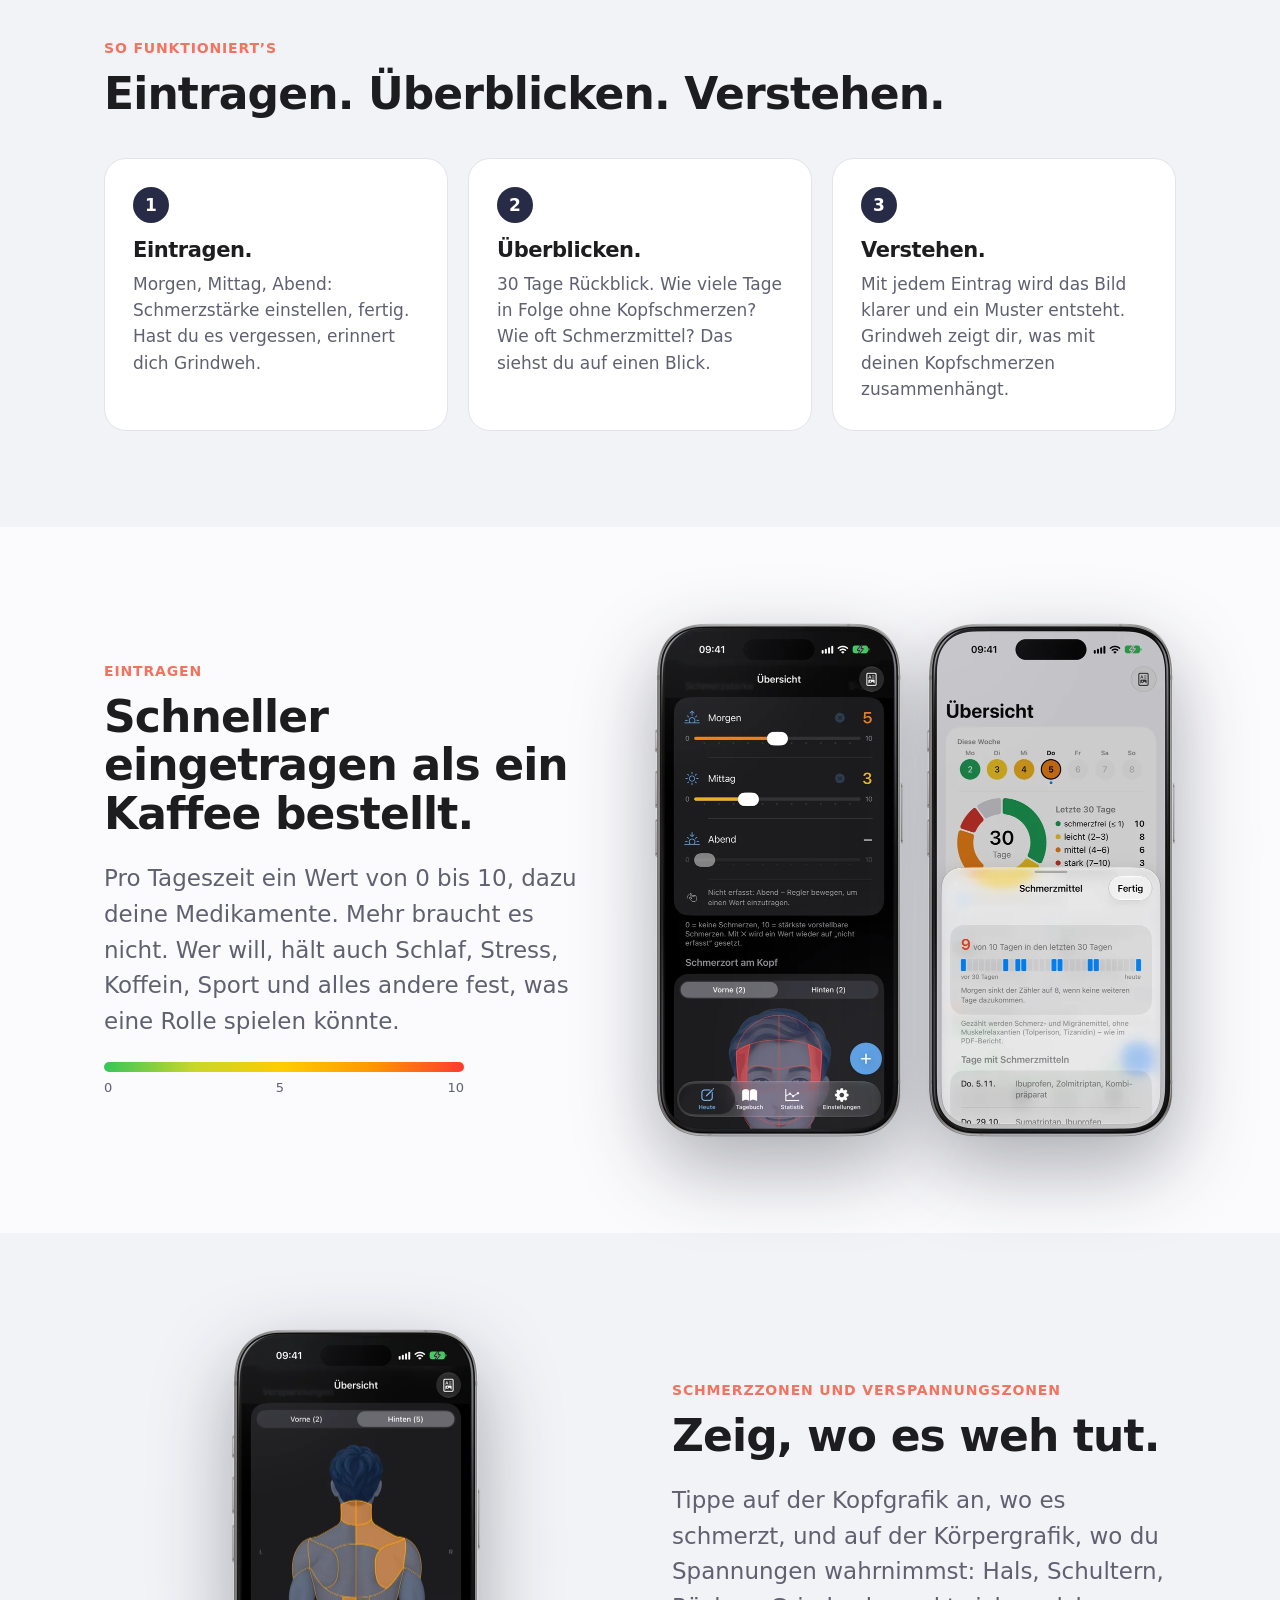
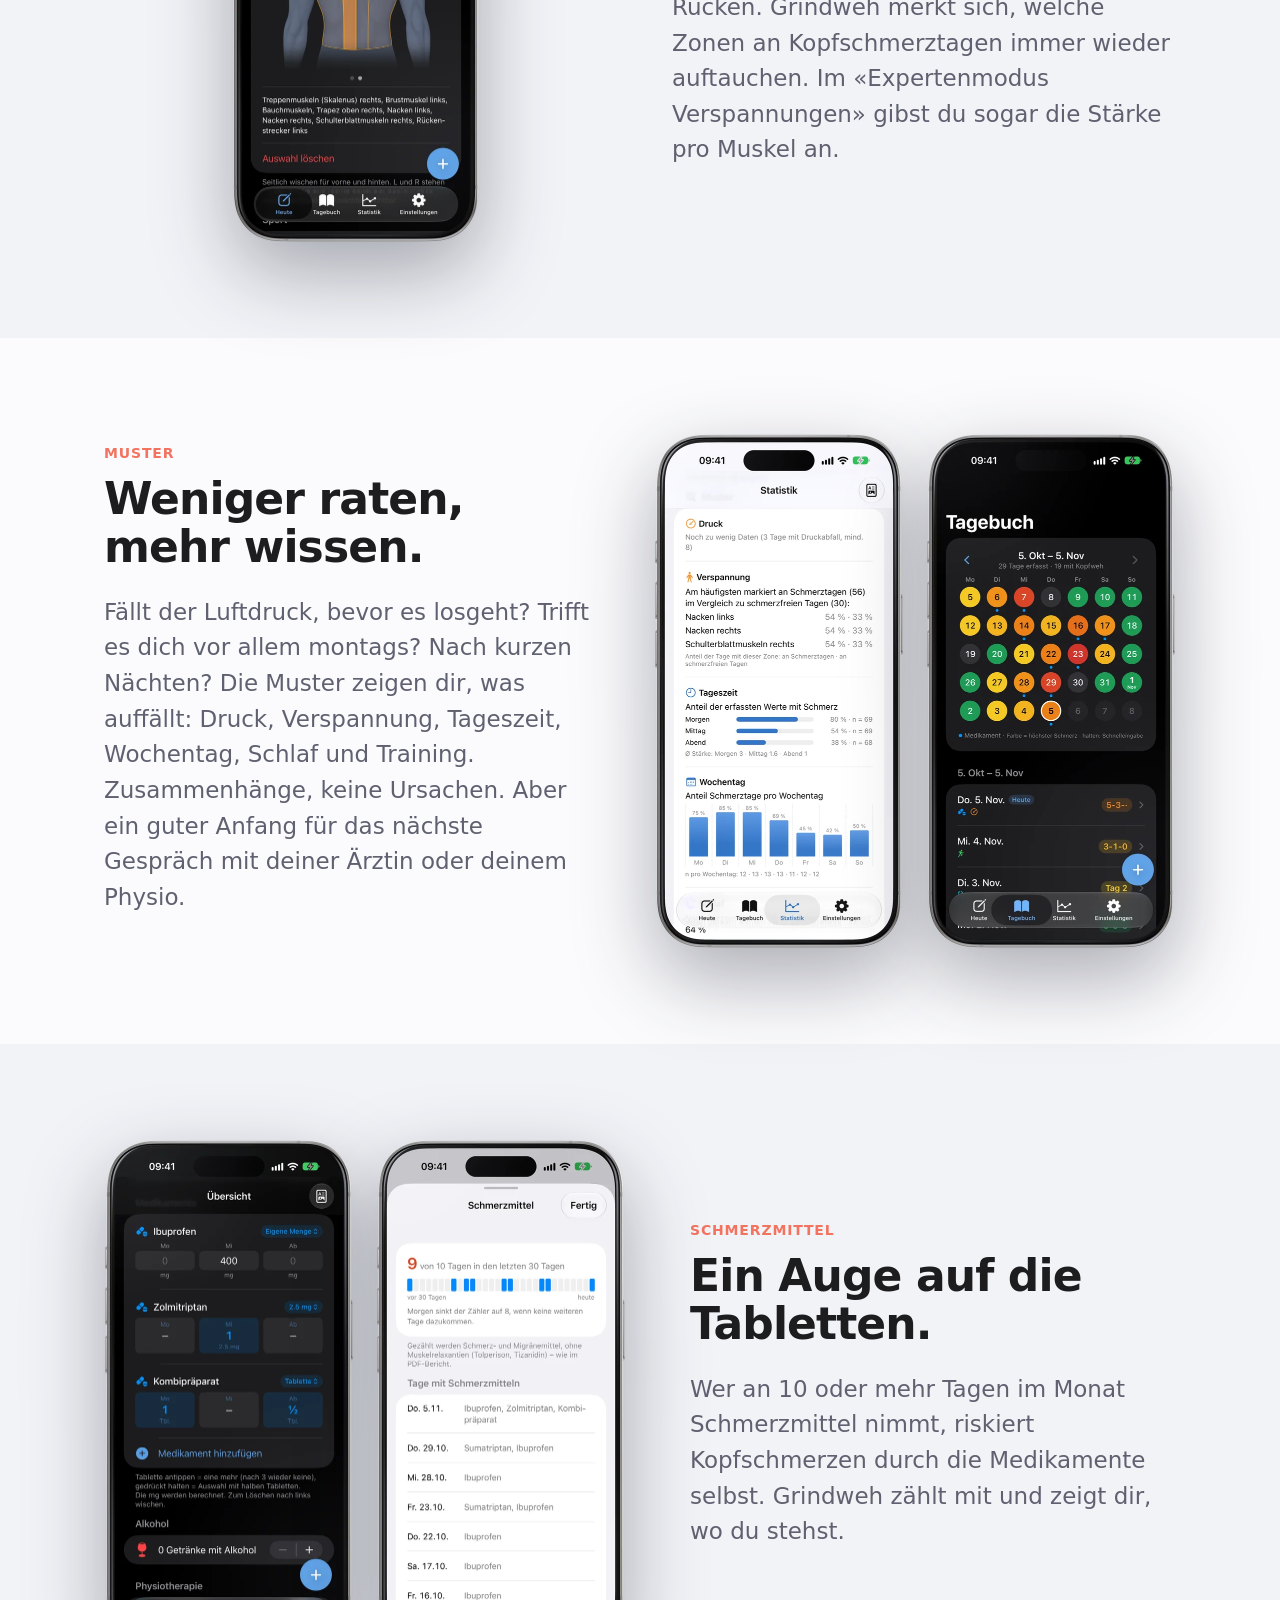
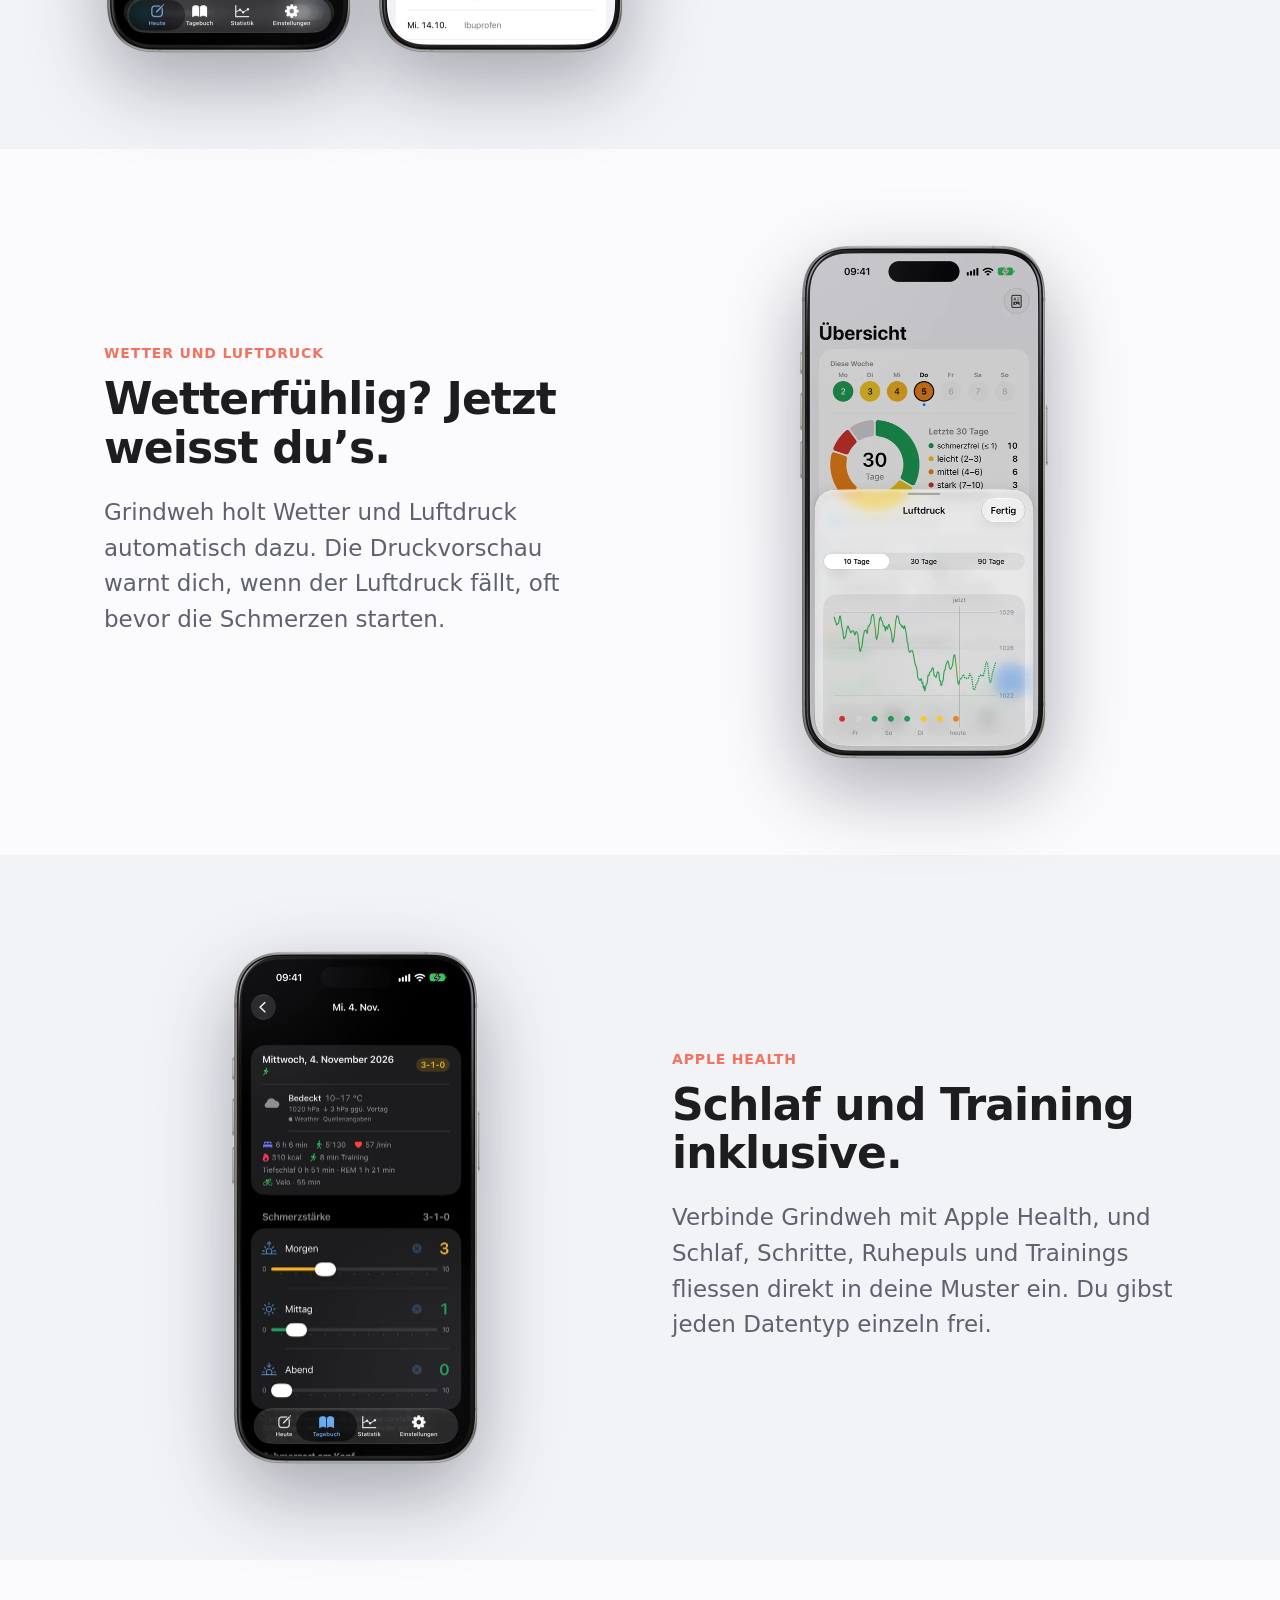
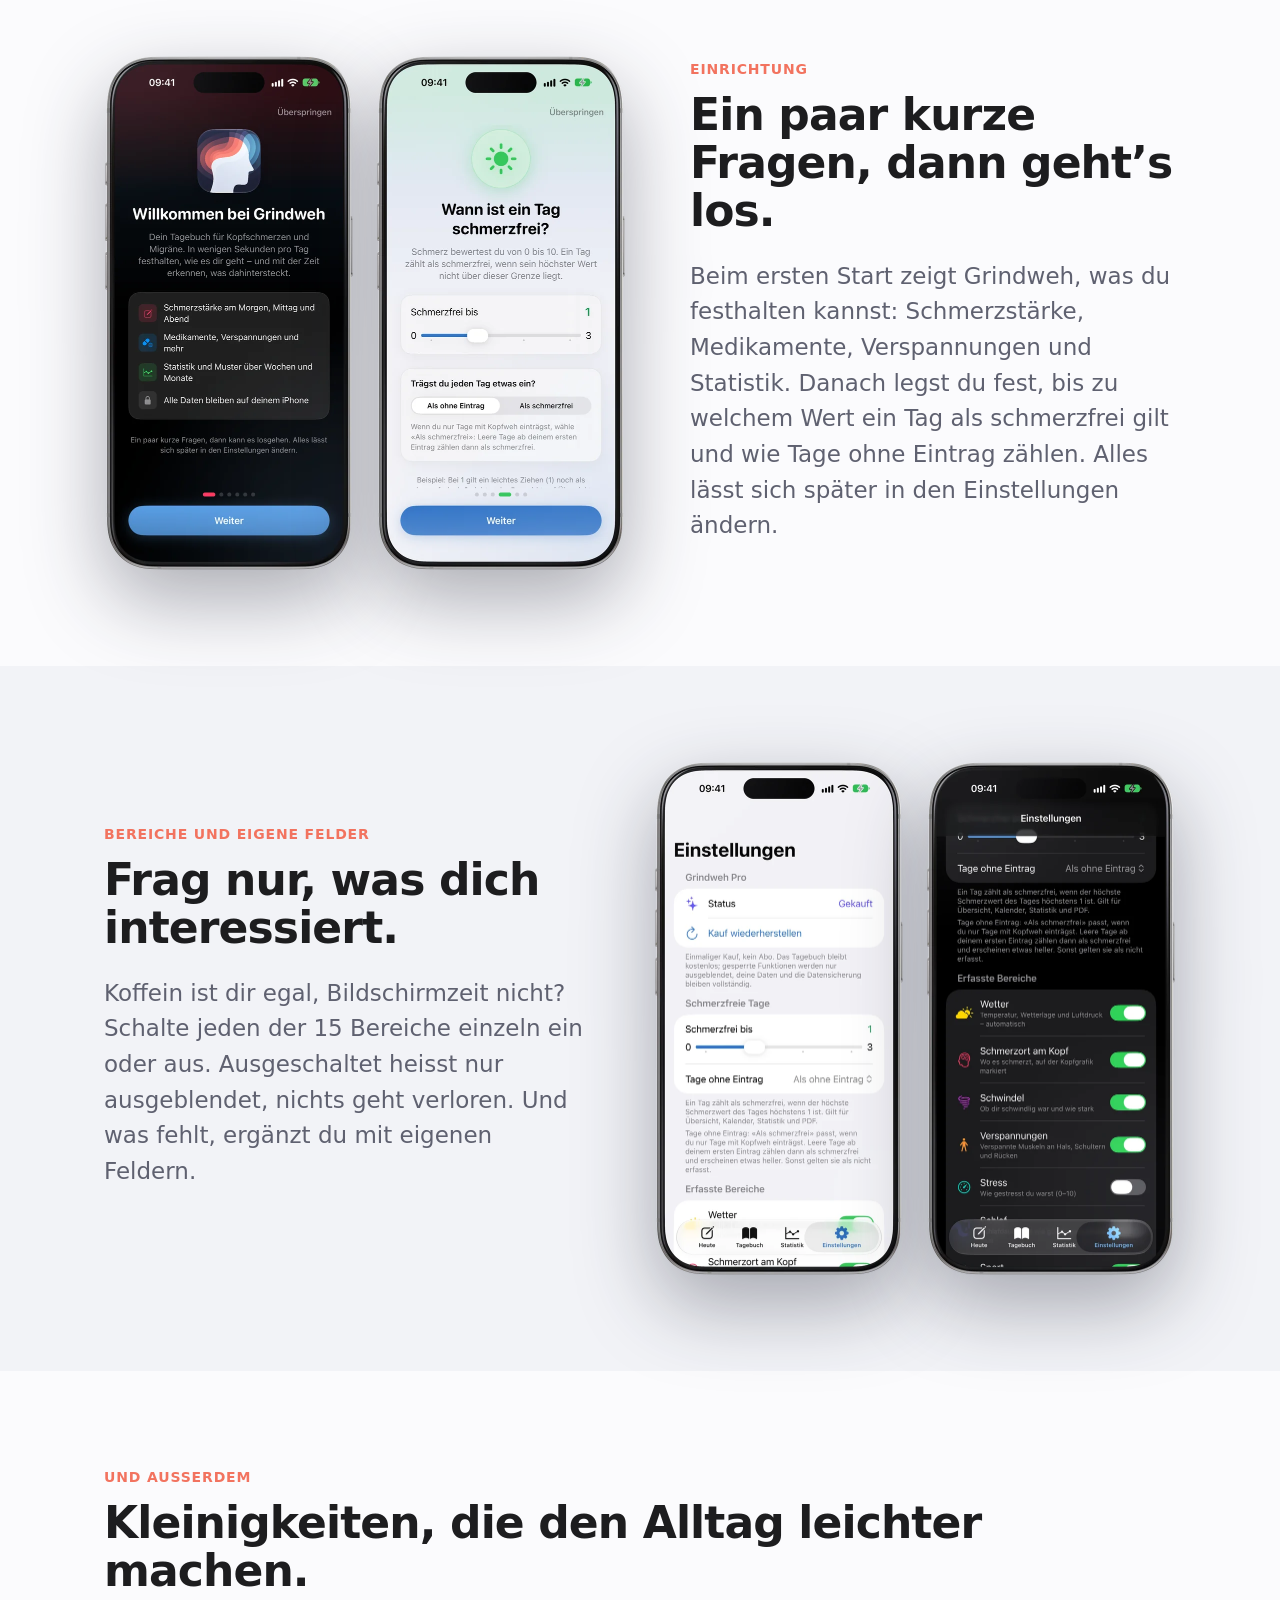
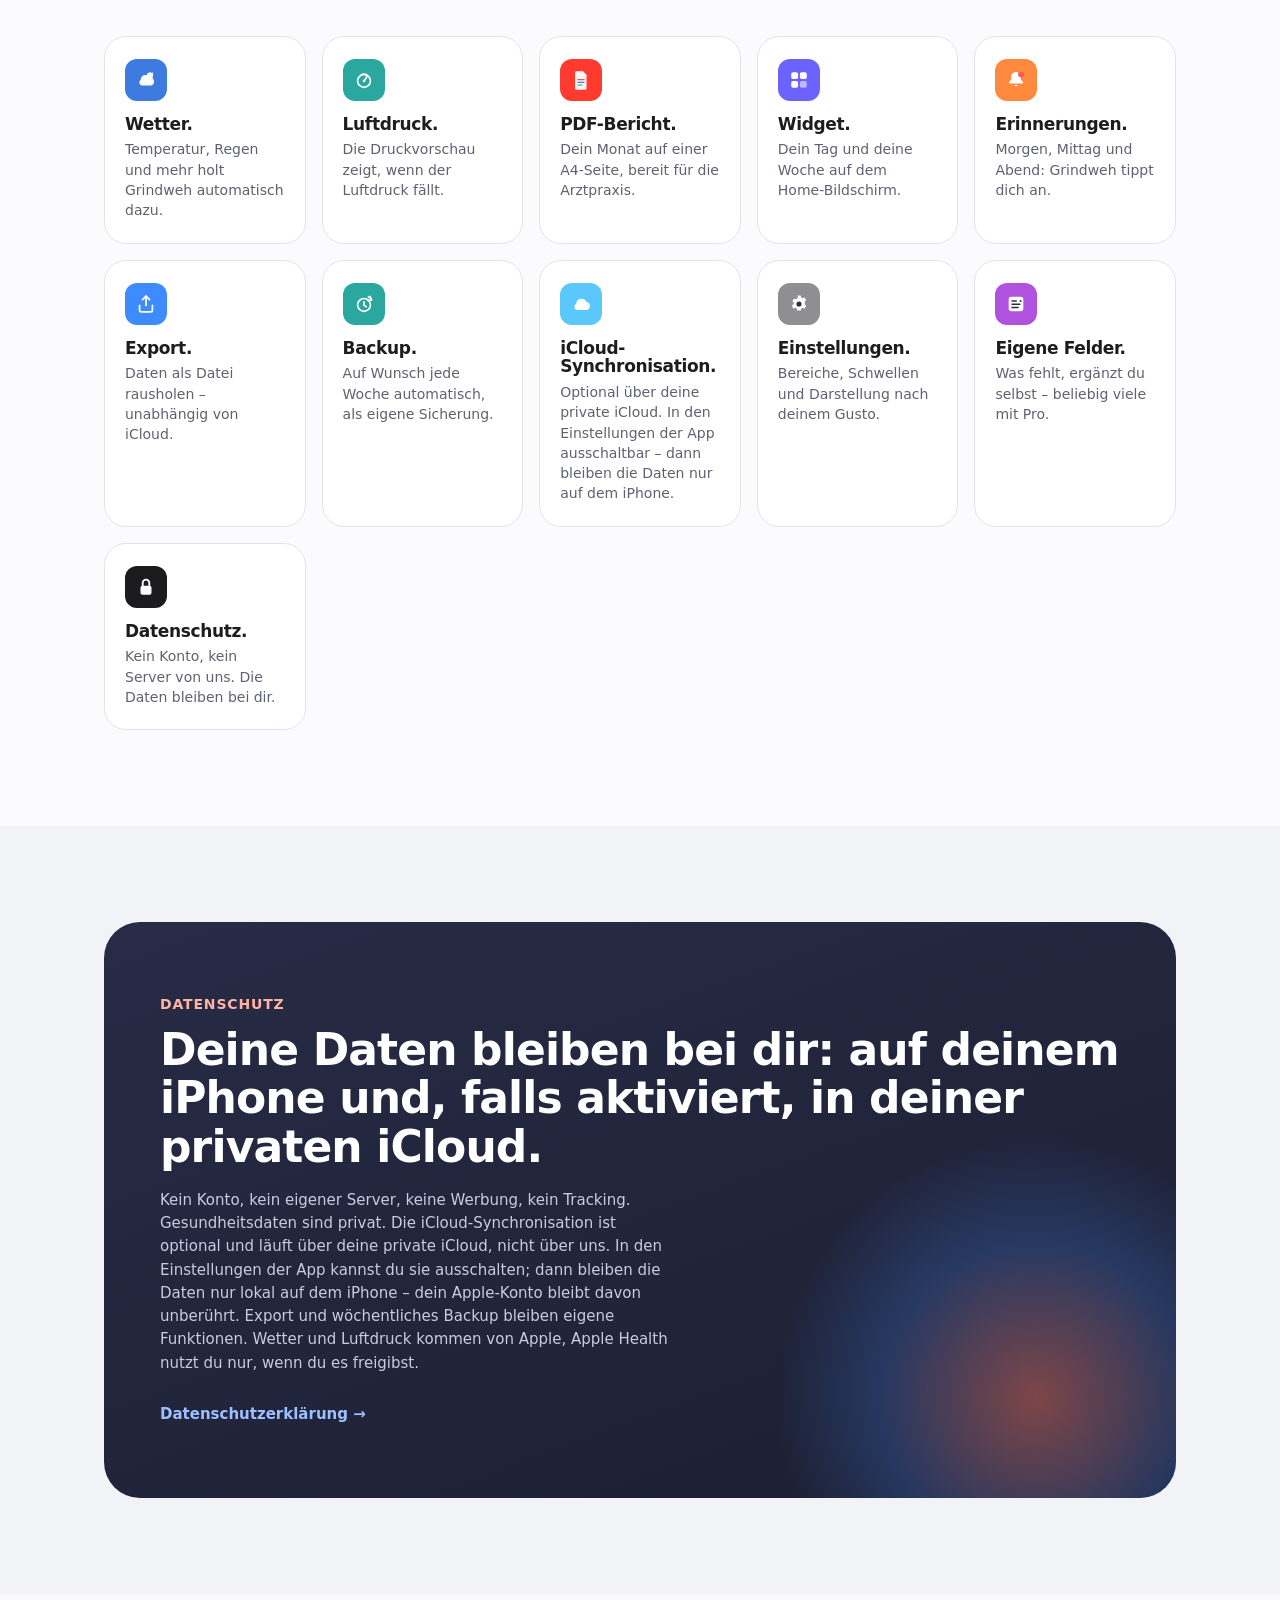
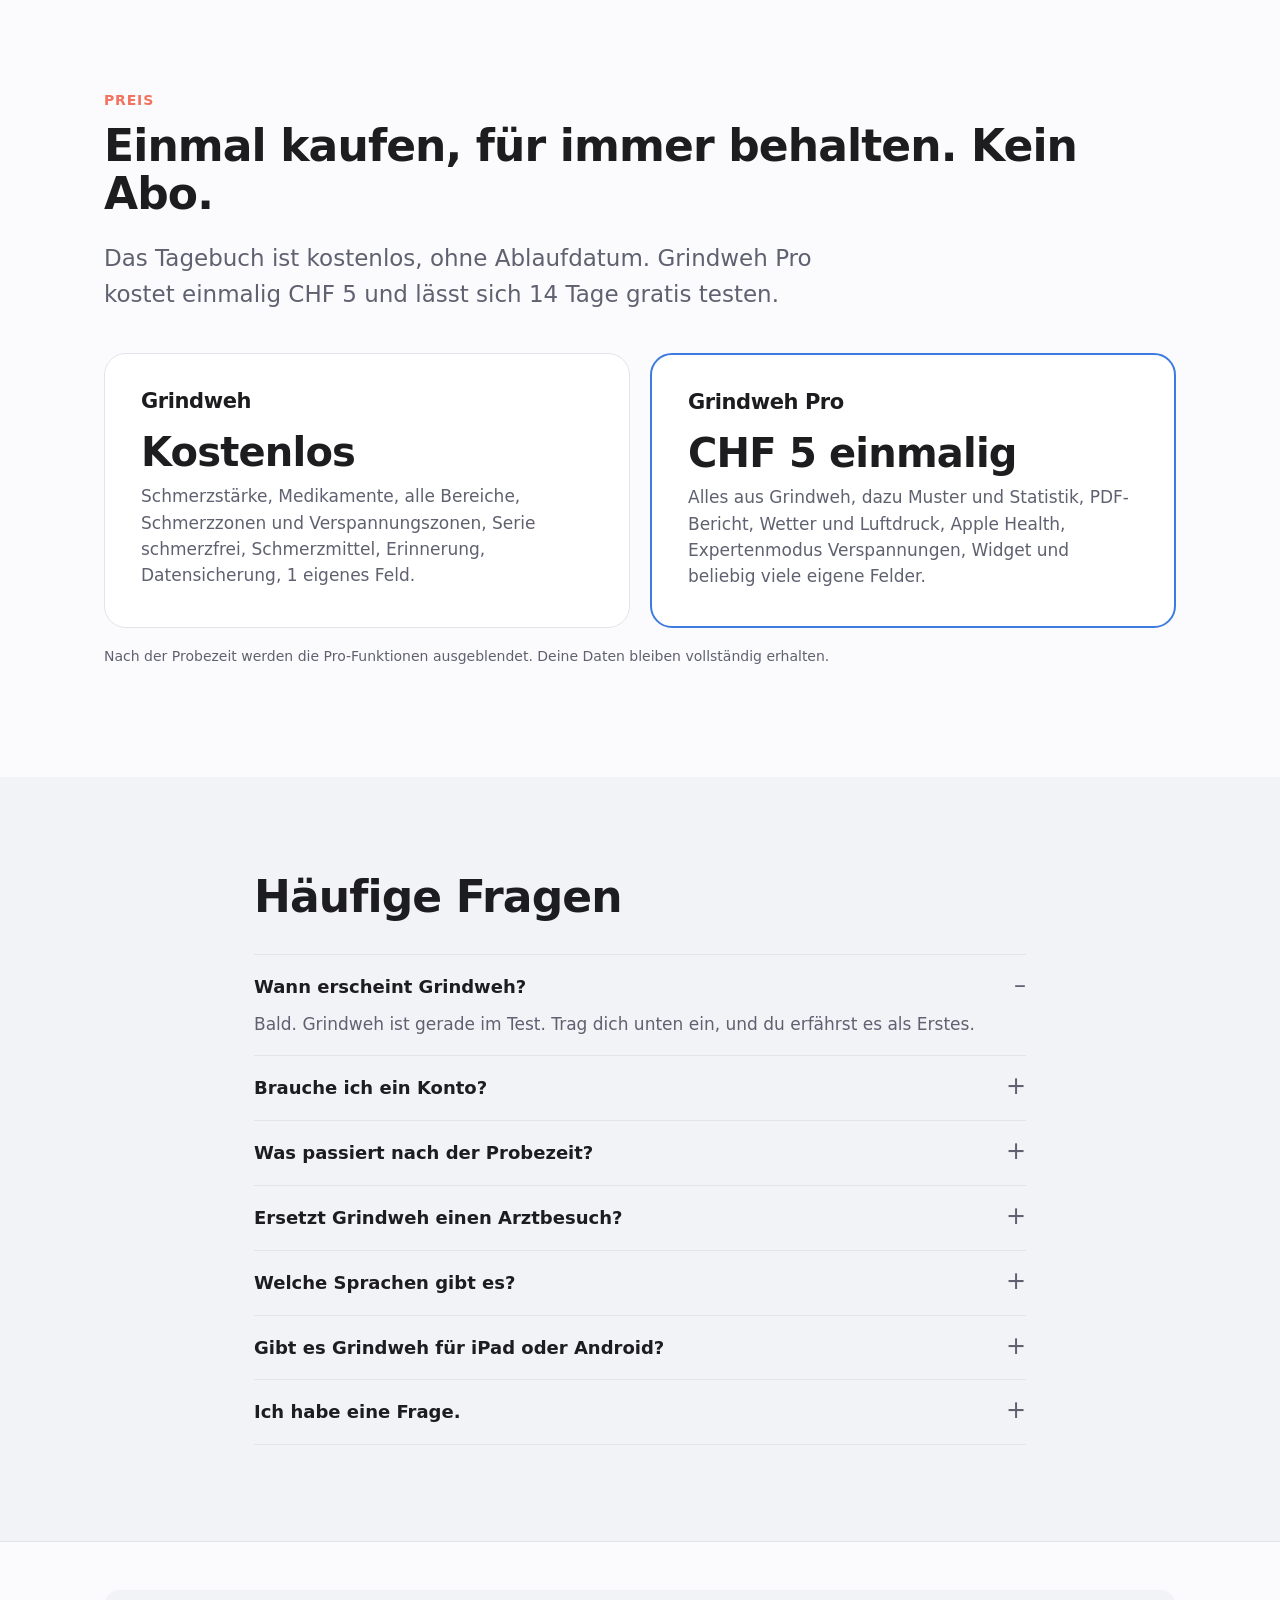
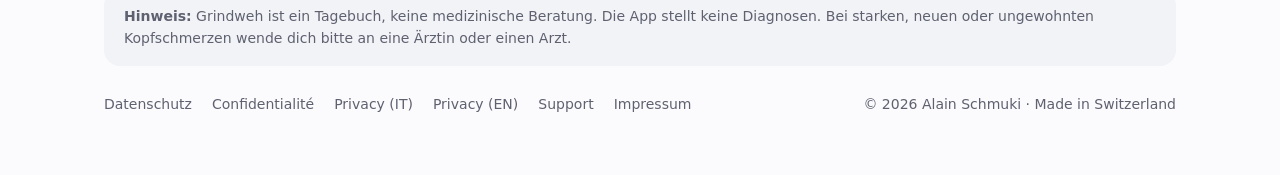
==== commit 738b8fb0: "V6 Texte: optionale iCloud-Sync, Einrichtung und Datenschutz (4 Sprachen)" ====
--- a/index.html
+++ b/index.html
@@ -1,4 +1,4 @@
-<!doctype html><html lang="de-CH"><head><meta charset="utf-8"><meta name="viewport" content="width=device-width,initial-scale=1"><title>Grindweh – Kopfschmerztagebuch fürs iPhone</title><meta name="description" content="Grindweh – das Kopfschmerztagebuch fürs iPhone. Schnell erfasst, Muster erkennen, Daten bleiben auf dem Gerät."><link rel="icon" href="assets/icon.png"><link rel="stylesheet" href="assets/style.css"><link rel="alternate" hreflang="de-CH" href="https://grindweh.app/"><link rel="alternate" hreflang="fr-CH" href="https://grindweh.app/index-fr.html"><link rel="alternate" hreflang="it-CH" href="https://grindweh.app/index-it.html"><link rel="alternate" hreflang="en" href="https://grindweh.app/index-en.html"><link rel="alternate" hreflang="x-default" href="https://grindweh.app/"><style>
+<!doctype html><html lang="de-CH"><head><meta charset="utf-8"><meta name="viewport" content="width=device-width,initial-scale=1"><title>Grindweh – Kopfschmerztagebuch fürs iPhone</title><meta name="description" content="Grindweh – das Kopfschmerztagebuch fürs iPhone. Schnell erfasst, Muster erkennen, Daten bei dir: iPhone und private iCloud."><link rel="icon" href="assets/icon.png"><link rel="stylesheet" href="assets/style.css"><link rel="alternate" hreflang="de-CH" href="https://grindweh.app/"><link rel="alternate" hreflang="fr-CH" href="https://grindweh.app/index-fr.html"><link rel="alternate" hreflang="it-CH" href="https://grindweh.app/index-it.html"><link rel="alternate" hreflang="en" href="https://grindweh.app/index-en.html"><link rel="alternate" hreflang="x-default" href="https://grindweh.app/"><style>
 .mk{width:250px;height:auto;display:block;filter:drop-shadow(0 30px 40px rgba(20,22,40,.35))}
 .mk.hero{width:290px}
 .auch{display:grid;grid-template-columns:repeat(5,1fr);gap:16px;margin-top:40px}
@@ -57,7 +57,7 @@
 <div class="vis"><picture><source srcset="assets/shots/de/mock_tag_light_dark_500.webp" media="(prefers-color-scheme: dark)"><img class="mk" src="assets/shots/de/mock_tag_dark_bright_500.webp" alt="" loading="lazy" width="500" height="1027"></picture></div></div></section>
 
 <section id="onboarding"><div class="wrap feat rev"><div class="txt"><div class="eyebrow">Einrichtung</div><h2>Ein paar kurze Fragen, dann geht’s los.</h2>
-<p class="lead">Beim ersten Start begrüsst dich Grindweh und erklärt, was die App festhält: Schmerzstärke, Medikamente, Verspannungen, Statistik und dass die Daten auf dem iPhone bleiben. Danach legst du fest, bis zu welchem Wert ein Tag als schmerzfrei gilt und wie Tage ohne Eintrag zählen. Alles lässt sich später in den Einstellungen ändern.</p></div>
+<p class="lead">Beim ersten Start zeigt Grindweh, was du festhalten kannst: Schmerzstärke, Medikamente, Verspannungen und Statistik. Danach legst du fest, bis zu welchem Wert ein Tag als schmerzfrei gilt und wie Tage ohne Eintrag zählen. Alles lässt sich später in den Einstellungen ändern.</p></div>
 <div class="vis"><picture><source srcset="assets/shots/de/mock_onboarding1_light_dark_500.webp" media="(prefers-color-scheme: dark)"><img class="mk" src="assets/shots/de/mock_onboarding1_dark_bright_500.webp" alt="" loading="lazy" width="500" height="1027"></picture><picture><source srcset="assets/shots/de/mock_onboarding2_dark_dark_500.webp" media="(prefers-color-scheme: dark)"><img class="mk" src="assets/shots/de/mock_onboarding2_light_bright_500.webp" alt="" loading="lazy" width="500" height="1027"></picture></div></div></section>
 
 <section class="alt" id="personalisierbar"><div class="wrap feat"><div class="txt"><div class="eyebrow">Bereiche und eigene Felder</div><h2>Frag nur, was dich interessiert.</h2>
@@ -65,10 +65,10 @@
 <div class="vis"><picture><source srcset="assets/shots/de/mock_einstellungen1_dark_dark_500.webp" media="(prefers-color-scheme: dark)"><img class="mk" src="assets/shots/de/mock_einstellungen1_light_bright_500.webp" alt="" loading="lazy" width="500" height="1027"></picture><picture><source srcset="assets/shots/de/mock_einstellungen2_light_dark_500.webp" media="(prefers-color-scheme: dark)"><img class="mk" src="assets/shots/de/mock_einstellungen2_dark_bright_500.webp" alt="" loading="lazy" width="500" height="1027"></picture></div></div></section>
 
 <section id="ausserdem"><div class="wrap"><div class="eyebrow">Und ausserdem</div><h2>Kleinigkeiten, die den Alltag leichter machen.</h2>
-<div class="auch"><div class="card"><div class="ico" style="background:var(--blue)"><svg viewBox="0 0 24 24" width="22" height="22" fill="none" stroke="#fff" stroke-width="1.7" stroke-linecap="round" stroke-linejoin="round"><path d="M7.5 18h9a4 4 0 0 0 .4-8 5.5 5.5 0 0 0-10.6 1.6A3.5 3.5 0 0 0 7.5 18z" fill="#fff" stroke="none"/><circle cx="16.5" cy="7" r="3.2" fill="#fff" stroke="none"/><path d="M16.5 4.2v1.2M16.5 8.6v1.2M13.8 5.5l.9.9M18.3 10l.9.9M13.8 10l.9-.9M18.3 5.5l.9-.9" stroke="#fff" stroke-width="1.5"/></svg></div><h3>Wetter.</h3><p>Temperatur, Regen und mehr holt Grindweh automatisch dazu.</p></div><div class="card"><div class="ico" style="background:var(--teal)"><svg viewBox="0 0 24 24" width="22" height="22" fill="none" stroke="#fff" stroke-width="1.8" stroke-linecap="round"><circle cx="12" cy="13" r="7"/><path d="M12 13l3.2-4.5"/><circle cx="12" cy="13" r="1.4" fill="#fff" stroke="none"/><path d="M9 6.2a8 8 0 0 1 6 0"/></svg></div><h3>Luftdruck.</h3><p>Die Druckvorschau zeigt, wenn der Luftdruck fällt.</p></div><div class="card"><div class="ico" style="background:var(--red)"><svg viewBox="0 0 24 24" width="22" height="22" fill="#fff" stroke="none"><path d="M7 2.5h7l4 4V21a1.5 1.5 0 0 1-1.5 1.5h-9.5A1.5 1.5 0 0 1 5.5 21V4A1.5 1.5 0 0 1 7 2.5z" opacity=".95"/><path d="M14 2.5V7h4.5" fill="#fff" opacity=".7"/><rect x="8" y="11" width="8" height="1.4" rx=".4" fill="#E85A4F"/><rect x="8" y="14" width="8" height="1.2" rx=".4" fill="#3A6CF0" opacity=".9"/><rect x="8" y="17" width="5.5" height="1.2" rx=".4" fill="#2BB673" opacity=".9"/></svg></div><h3>PDF-Bericht.</h3><p>Dein Monat auf einer A4-Seite, bereit für die Arztpraxis.</p></div><div class="card"><div class="ico" style="background:#6C63FF"><svg viewBox="0 0 24 24" width="22" height="22" fill="#fff" stroke="none"><rect x="3.5" y="3.5" width="7.5" height="7.5" rx="2"/><rect x="13" y="3.5" width="7.5" height="7.5" rx="2"/><rect x="3.5" y="13" width="7.5" height="7.5" rx="2"/><rect x="13" y="13" width="7.5" height="7.5" rx="2" opacity=".55"/></svg></div><h3>Widget.</h3><p>Dein Tag und deine Woche auf dem Home-Bildschirm.</p></div><div class="card"><div class="ico" style="background:#FF8A3D"><svg viewBox="0 0 24 24" width="22" height="22" fill="#fff" stroke="none"><path d="M12 3.2a5.2 5.2 0 0 0-5.2 5.2v2.1c0 .7-.3 1.4-.8 1.9L4.5 14.2c-.6.6-.2 1.7.7 1.7h13.6c.9 0 1.3-1.1.7-1.7l-1.5-1.8a2.7 2.7 0 0 1-.8-1.9V8.4A5.2 5.2 0 0 0 12 3.2z"/><path d="M10 17.5a2.2 2.2 0 0 0 4 0"/><circle cx="17.5" cy="6" r="3" fill="#FF5A5A"/><circle cx="17.5" cy="6" r="3" fill="#FF5A5A"/></svg></div><h3>Erinnerungen.</h3><p>Morgen, Mittag und Abend: Grindweh tippt dich an.</p></div><div class="card"><div class="ico" style="background:#3D8BFF"><svg viewBox="0 0 24 24" width="22" height="22" fill="none" stroke="#fff" stroke-width="1.9" stroke-linecap="round" stroke-linejoin="round"><path d="M12 3.5v10"/><path d="M8.2 7.2L12 3.5l3.8 3.7"/><path d="M5 13.5v5.2A1.8 1.8 0 0 0 6.8 20.5h10.4a1.8 1.8 0 0 0 1.8-1.8v-5.2"/></svg></div><h3>Export.</h3><p>Daten als Datei rausholen, zum Beispiel für eine Sicherung.</p></div><div class="card"><div class="ico" style="background:var(--teal)"><svg viewBox="0 0 24 24" width="22" height="22" fill="none" stroke="#fff" stroke-width="1.8" stroke-linecap="round" stroke-linejoin="round"><circle cx="12" cy="13" r="7"/><path d="M12 9.5v4l2.4 1.5"/><path d="M16.8 4.2a9.5 9.5 0 0 1 3.4 3.5"/><path d="M18.6 3.6l1.7 4.1-4.1.4"/></svg></div><h3>Backup.</h3><p>Auf Wunsch jede Woche automatisch auf dem iPhone.</p></div><div class="card"><div class="ico" style="background:#8E8E93"><svg viewBox="0 0 24 24" width="22" height="22" fill="#fff" stroke="none"><path d="M10.2 2.8h3.6l.5 2.1a6.8 6.8 0 0 1 1.7.9l2-.9 1.8 3.1-1.6 1.4c.1.5.2 1 .2 1.6s-.1 1.1-.2 1.6l1.6 1.4-1.8 3.1-2-.9a6.8 6.8 0 0 1-1.7.9l-.5 2.1h-3.6l-.5-2.1a6.8 6.8 0 0 1-1.7-.9l-2 .9-1.8-3.1 1.6-1.4A6.6 6.6 0 0 1 6.2 12c0-.6.1-1.1.2-1.6L4.8 9l1.8-3.1 2 .9a6.8 6.8 0 0 1 1.7-.9l.5-2.1z"/><circle cx="12" cy="12" r="2.8" fill="#2A2E45"/></svg></div><h3>Einstellungen.</h3><p>Bereiche, Schwellen und Darstellung nach deinem Gusto.</p></div><div class="card"><div class="ico" style="background:#AF52DE"><svg viewBox="0 0 24 24" width="22" height="22" fill="#fff" stroke="none"><rect x="4" y="4" width="16" height="16" rx="3"/><rect x="7" y="8" width="6" height="1.6" rx=".5" fill="#2A2E45"/><rect x="7" y="11.5" width="10" height="1.6" rx=".5" fill="#2A2E45"/><rect x="7" y="15" width="8" height="1.6" rx=".5" fill="#2A2E45"/><circle cx="17" cy="8.8" r="1.1" fill="#2A2E45"/></svg></div><h3>Eigene Felder.</h3><p>Was fehlt, ergänzt du selbst – beliebig viele mit Pro.</p></div><div class="card"><div class="ico" style="background:#1C1C1E"><svg viewBox="0 0 24 24" width="22" height="22" fill="#fff" stroke="none"><rect x="6" y="10.5" width="12" height="10" rx="2.2"/><path d="M8.4 10.5V7.6a3.6 3.6 0 0 1 7.2 0v2.9" fill="none" stroke="#fff" stroke-width="2" stroke-linecap="round"/><circle cx="12" cy="15.2" r="1.5"/></svg></div><h3>Datenschutz.</h3><p>Kein Konto, kein Server. Die Daten bleiben auf dem Gerät.</p></div></div></div></section>
+<div class="auch"><div class="card"><div class="ico" style="background:var(--blue)"><svg viewBox="0 0 24 24" width="22" height="22" fill="none" stroke="#fff" stroke-width="1.7" stroke-linecap="round" stroke-linejoin="round"><path d="M7.5 18h9a4 4 0 0 0 .4-8 5.5 5.5 0 0 0-10.6 1.6A3.5 3.5 0 0 0 7.5 18z" fill="#fff" stroke="none"/><circle cx="16.5" cy="7" r="3.2" fill="#fff" stroke="none"/><path d="M16.5 4.2v1.2M16.5 8.6v1.2M13.8 5.5l.9.9M18.3 10l.9.9M13.8 10l.9-.9M18.3 5.5l.9-.9" stroke="#fff" stroke-width="1.5"/></svg></div><h3>Wetter.</h3><p>Temperatur, Regen und mehr holt Grindweh automatisch dazu.</p></div><div class="card"><div class="ico" style="background:var(--teal)"><svg viewBox="0 0 24 24" width="22" height="22" fill="none" stroke="#fff" stroke-width="1.8" stroke-linecap="round"><circle cx="12" cy="13" r="7"/><path d="M12 13l3.2-4.5"/><circle cx="12" cy="13" r="1.4" fill="#fff" stroke="none"/><path d="M9 6.2a8 8 0 0 1 6 0"/></svg></div><h3>Luftdruck.</h3><p>Die Druckvorschau zeigt, wenn der Luftdruck fällt.</p></div><div class="card"><div class="ico" style="background:var(--red)"><svg viewBox="0 0 24 24" width="22" height="22" fill="#fff" stroke="none"><path d="M7 2.5h7l4 4V21a1.5 1.5 0 0 1-1.5 1.5h-9.5A1.5 1.5 0 0 1 5.5 21V4A1.5 1.5 0 0 1 7 2.5z" opacity=".95"/><path d="M14 2.5V7h4.5" fill="#fff" opacity=".7"/><rect x="8" y="11" width="8" height="1.4" rx=".4" fill="#E85A4F"/><rect x="8" y="14" width="8" height="1.2" rx=".4" fill="#3A6CF0" opacity=".9"/><rect x="8" y="17" width="5.5" height="1.2" rx=".4" fill="#2BB673" opacity=".9"/></svg></div><h3>PDF-Bericht.</h3><p>Dein Monat auf einer A4-Seite, bereit für die Arztpraxis.</p></div><div class="card"><div class="ico" style="background:#6C63FF"><svg viewBox="0 0 24 24" width="22" height="22" fill="#fff" stroke="none"><rect x="3.5" y="3.5" width="7.5" height="7.5" rx="2"/><rect x="13" y="3.5" width="7.5" height="7.5" rx="2"/><rect x="3.5" y="13" width="7.5" height="7.5" rx="2"/><rect x="13" y="13" width="7.5" height="7.5" rx="2" opacity=".55"/></svg></div><h3>Widget.</h3><p>Dein Tag und deine Woche auf dem Home-Bildschirm.</p></div><div class="card"><div class="ico" style="background:#FF8A3D"><svg viewBox="0 0 24 24" width="22" height="22" fill="#fff" stroke="none"><path d="M12 3.2a5.2 5.2 0 0 0-5.2 5.2v2.1c0 .7-.3 1.4-.8 1.9L4.5 14.2c-.6.6-.2 1.7.7 1.7h13.6c.9 0 1.3-1.1.7-1.7l-1.5-1.8a2.7 2.7 0 0 1-.8-1.9V8.4A5.2 5.2 0 0 0 12 3.2z"/><path d="M10 17.5a2.2 2.2 0 0 0 4 0"/><circle cx="17.5" cy="6" r="3" fill="#FF5A5A"/><circle cx="17.5" cy="6" r="3" fill="#FF5A5A"/></svg></div><h3>Erinnerungen.</h3><p>Morgen, Mittag und Abend: Grindweh tippt dich an.</p></div><div class="card"><div class="ico" style="background:#3D8BFF"><svg viewBox="0 0 24 24" width="22" height="22" fill="none" stroke="#fff" stroke-width="1.9" stroke-linecap="round" stroke-linejoin="round"><path d="M12 3.5v10"/><path d="M8.2 7.2L12 3.5l3.8 3.7"/><path d="M5 13.5v5.2A1.8 1.8 0 0 0 6.8 20.5h10.4a1.8 1.8 0 0 0 1.8-1.8v-5.2"/></svg></div><h3>Export.</h3><p>Daten als Datei rausholen – unabhängig von iCloud.</p></div><div class="card"><div class="ico" style="background:var(--teal)"><svg viewBox="0 0 24 24" width="22" height="22" fill="none" stroke="#fff" stroke-width="1.8" stroke-linecap="round" stroke-linejoin="round"><circle cx="12" cy="13" r="7"/><path d="M12 9.5v4l2.4 1.5"/><path d="M16.8 4.2a9.5 9.5 0 0 1 3.4 3.5"/><path d="M18.6 3.6l1.7 4.1-4.1.4"/></svg></div><h3>Backup.</h3><p>Auf Wunsch jede Woche automatisch, als eigene Sicherung.</p></div><div class="card"><div class="ico" style="background:#5AC8FA"><svg viewBox="0 0 24 24" width="22" height="22" fill="#fff" stroke="none"><path d="M7.2 18.5h10.2a4.3 4.3 0 0 0 .55-8.55 5.8 5.8 0 0 0-11.15 1.7A3.7 3.7 0 0 0 7.2 18.5z"/></svg></div><h3>iCloud-Synchronisation.</h3><p>Optional über deine private iCloud. In den Einstellungen der App ausschaltbar – dann bleiben die Daten nur auf dem iPhone.</p></div><div class="card"><div class="ico" style="background:#8E8E93"><svg viewBox="0 0 24 24" width="22" height="22" fill="#fff" stroke="none"><path d="M10.2 2.8h3.6l.5 2.1a6.8 6.8 0 0 1 1.7.9l2-.9 1.8 3.1-1.6 1.4c.1.5.2 1 .2 1.6s-.1 1.1-.2 1.6l1.6 1.4-1.8 3.1-2-.9a6.8 6.8 0 0 1-1.7.9l-.5 2.1h-3.6l-.5-2.1a6.8 6.8 0 0 1-1.7-.9l-2 .9-1.8-3.1 1.6-1.4A6.6 6.6 0 0 1 6.2 12c0-.6.1-1.1.2-1.6L4.8 9l1.8-3.1 2 .9a6.8 6.8 0 0 1 1.7-.9l.5-2.1z"/><circle cx="12" cy="12" r="2.8" fill="#2A2E45"/></svg></div><h3>Einstellungen.</h3><p>Bereiche, Schwellen und Darstellung nach deinem Gusto.</p></div><div class="card"><div class="ico" style="background:#AF52DE"><svg viewBox="0 0 24 24" width="22" height="22" fill="#fff" stroke="none"><rect x="4" y="4" width="16" height="16" rx="3"/><rect x="7" y="8" width="6" height="1.6" rx=".5" fill="#2A2E45"/><rect x="7" y="11.5" width="10" height="1.6" rx=".5" fill="#2A2E45"/><rect x="7" y="15" width="8" height="1.6" rx=".5" fill="#2A2E45"/><circle cx="17" cy="8.8" r="1.1" fill="#2A2E45"/></svg></div><h3>Eigene Felder.</h3><p>Was fehlt, ergänzt du selbst – beliebig viele mit Pro.</p></div><div class="card"><div class="ico" style="background:#1C1C1E"><svg viewBox="0 0 24 24" width="22" height="22" fill="#fff" stroke="none"><rect x="6" y="10.5" width="12" height="10" rx="2.2"/><path d="M8.4 10.5V7.6a3.6 3.6 0 0 1 7.2 0v2.9" fill="none" stroke="#fff" stroke-width="2" stroke-linecap="round"/><circle cx="12" cy="15.2" r="1.5"/></svg></div><h3>Datenschutz.</h3><p>Kein Konto, kein Server von uns. Die Daten bleiben bei dir.</p></div></div></div></section>
 
-<section class="alt" id="datenschutz"><div class="wrap"><div class="privacy"><div class="eyebrow" style="color:#FFB4A6">Datenschutz</div><h2>Deine Daten bleiben auf deinem iPhone.</h2>
-<p class="lead">Kein Konto, kein eigener Server, keine Werbung, kein Tracking. Gesundheitsdaten sind privat, darum verlassen sie dein iPhone nicht. Wetter und Luftdruck kommen von Apple, Apple Health nutzt du nur, wenn du es freigibst.</p>
+<section class="alt" id="datenschutz"><div class="wrap"><div class="privacy"><div class="eyebrow" style="color:#FFB4A6">Datenschutz</div><h2>Deine Daten bleiben bei dir: auf deinem iPhone und, falls aktiviert, in deiner privaten iCloud.</h2>
+<p class="lead">Kein Konto, kein eigener Server, keine Werbung, kein Tracking. Gesundheitsdaten sind privat. Die iCloud-Synchronisation ist optional und läuft über deine private iCloud, nicht über uns. In den Einstellungen der App kannst du sie ausschalten; dann bleiben die Daten nur lokal auf dem iPhone – dein Apple-Konto bleibt davon unberührt. Export und wöchentliches Backup bleiben eigene Funktionen. Wetter und Luftdruck kommen von Apple, Apple Health nutzt du nur, wenn du es freigibst.</p>
 <p style="position:relative;z-index:1;margin-top:28px"><a href="datenschutz.html" style="color:#9cc0ff;font-weight:600">Datenschutzerklärung →</a></p></div></div></section>
 
 <section id="preis"><div class="wrap"><div class="eyebrow">Preis</div><h2>Einmal kaufen, für immer behalten. Kein Abo.</h2>
@@ -79,7 +79,7 @@
 
 <section class="alt" id="faq"><div class="wrap" style="max-width:820px"><h2>Häufige Fragen</h2><div style="margin-top:32px">
 <details open><summary>Wann erscheint Grindweh?</summary><p>Bald. Grindweh ist gerade im Test. Trag dich unten ein, und du erfährst es als Erstes.</p></details>
-<details><summary>Brauche ich ein Konto?</summary><p>Nein. Einfach installieren und loslegen.</p></details>
+<details><summary>Brauche ich ein Konto?</summary><p>Nein. Einfach installieren und loslegen. Für die iCloud-Synchronisation brauchst du dieselbe Apple-ID mit iCloud auf den Geräten.</p></details>
 <details><summary>Was passiert nach der Probezeit?</summary><p>Das Tagebuch läuft kostenlos weiter. Die Pro-Funktionen pausieren, bis du Grindweh Pro kaufst. Es geht nichts verloren.</p></details>
 <details><summary>Ersetzt Grindweh einen Arztbesuch?</summary><p>Nein. Grindweh hilft dir, deine Kopfschmerzen festzuhalten und Termine gut vorzubereiten. Diagnose und Behandlung bleiben Sache von Fachleuten.</p></details>
 <details><summary>Welche Sprachen gibt es?</summary><p>Diese Website gibt es auf Deutsch, Französisch, Italienisch und Englisch. Die App startet auf Deutsch.</p></details>
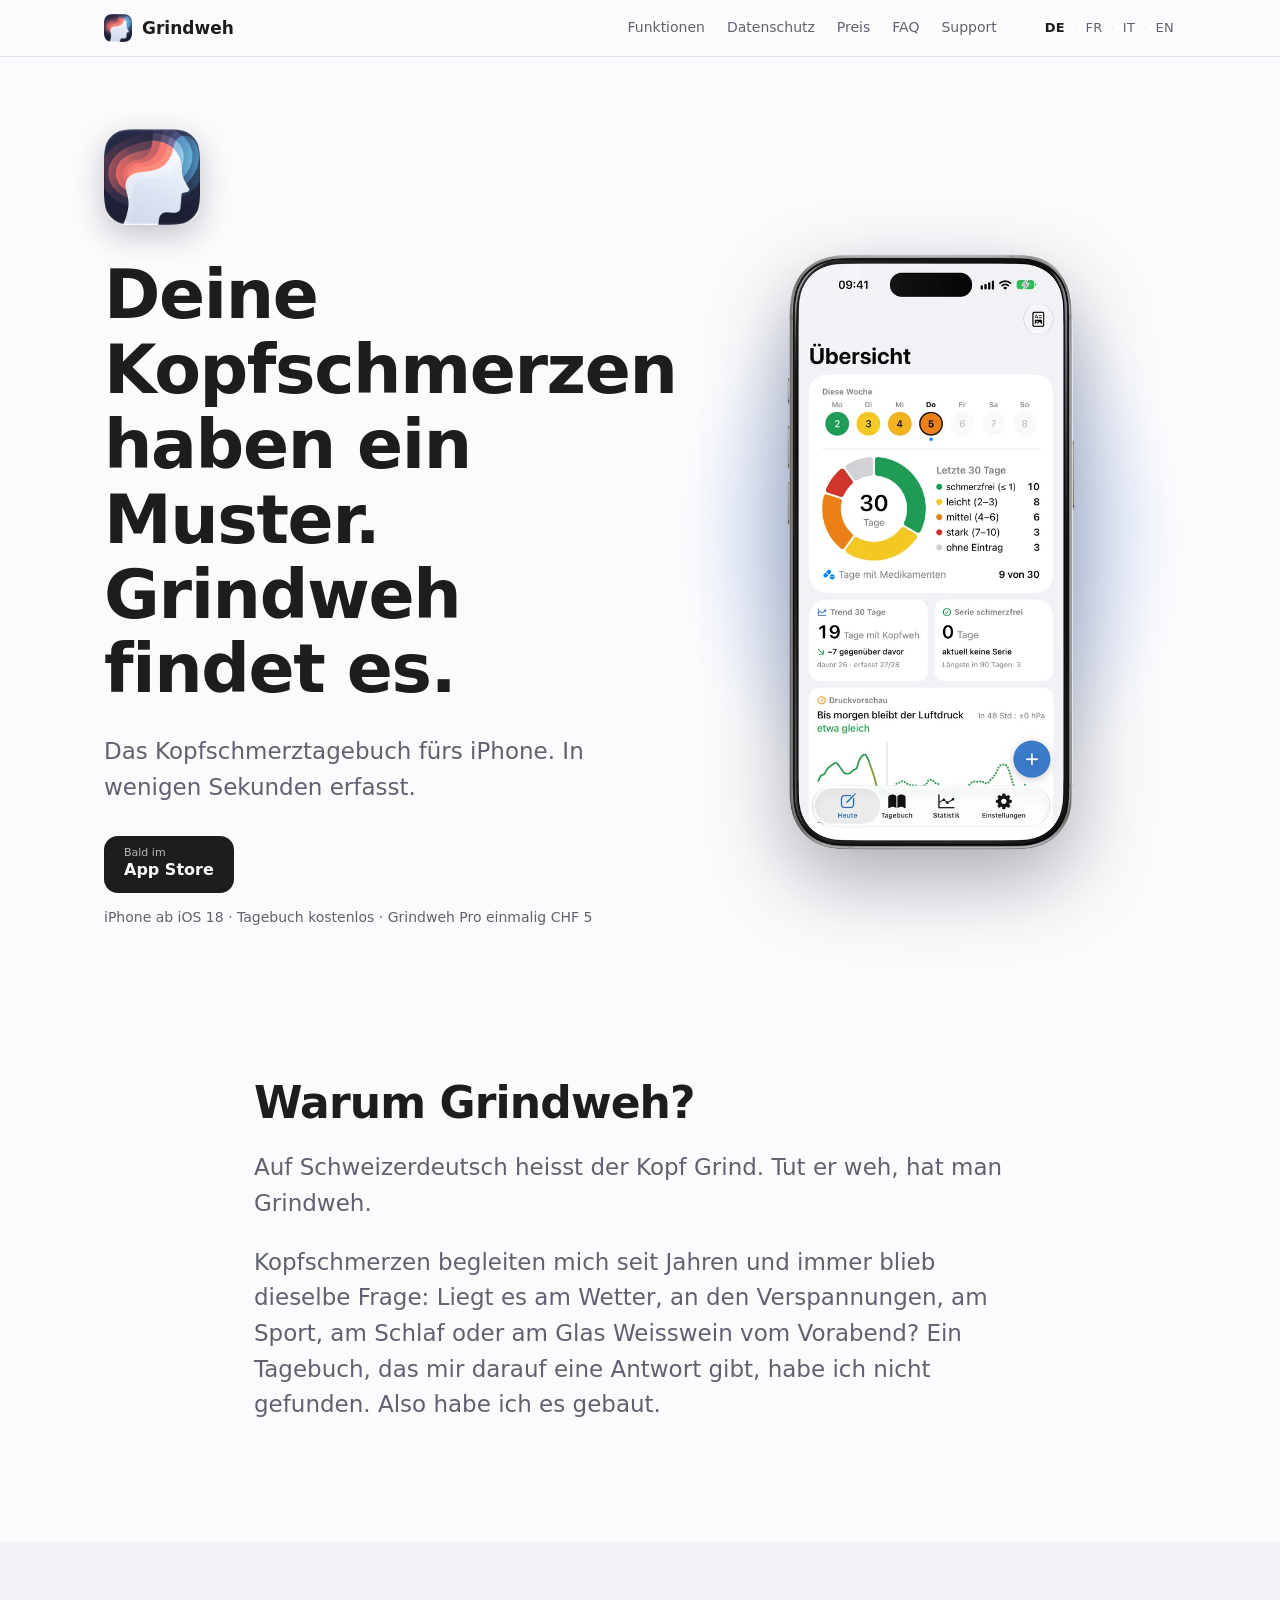
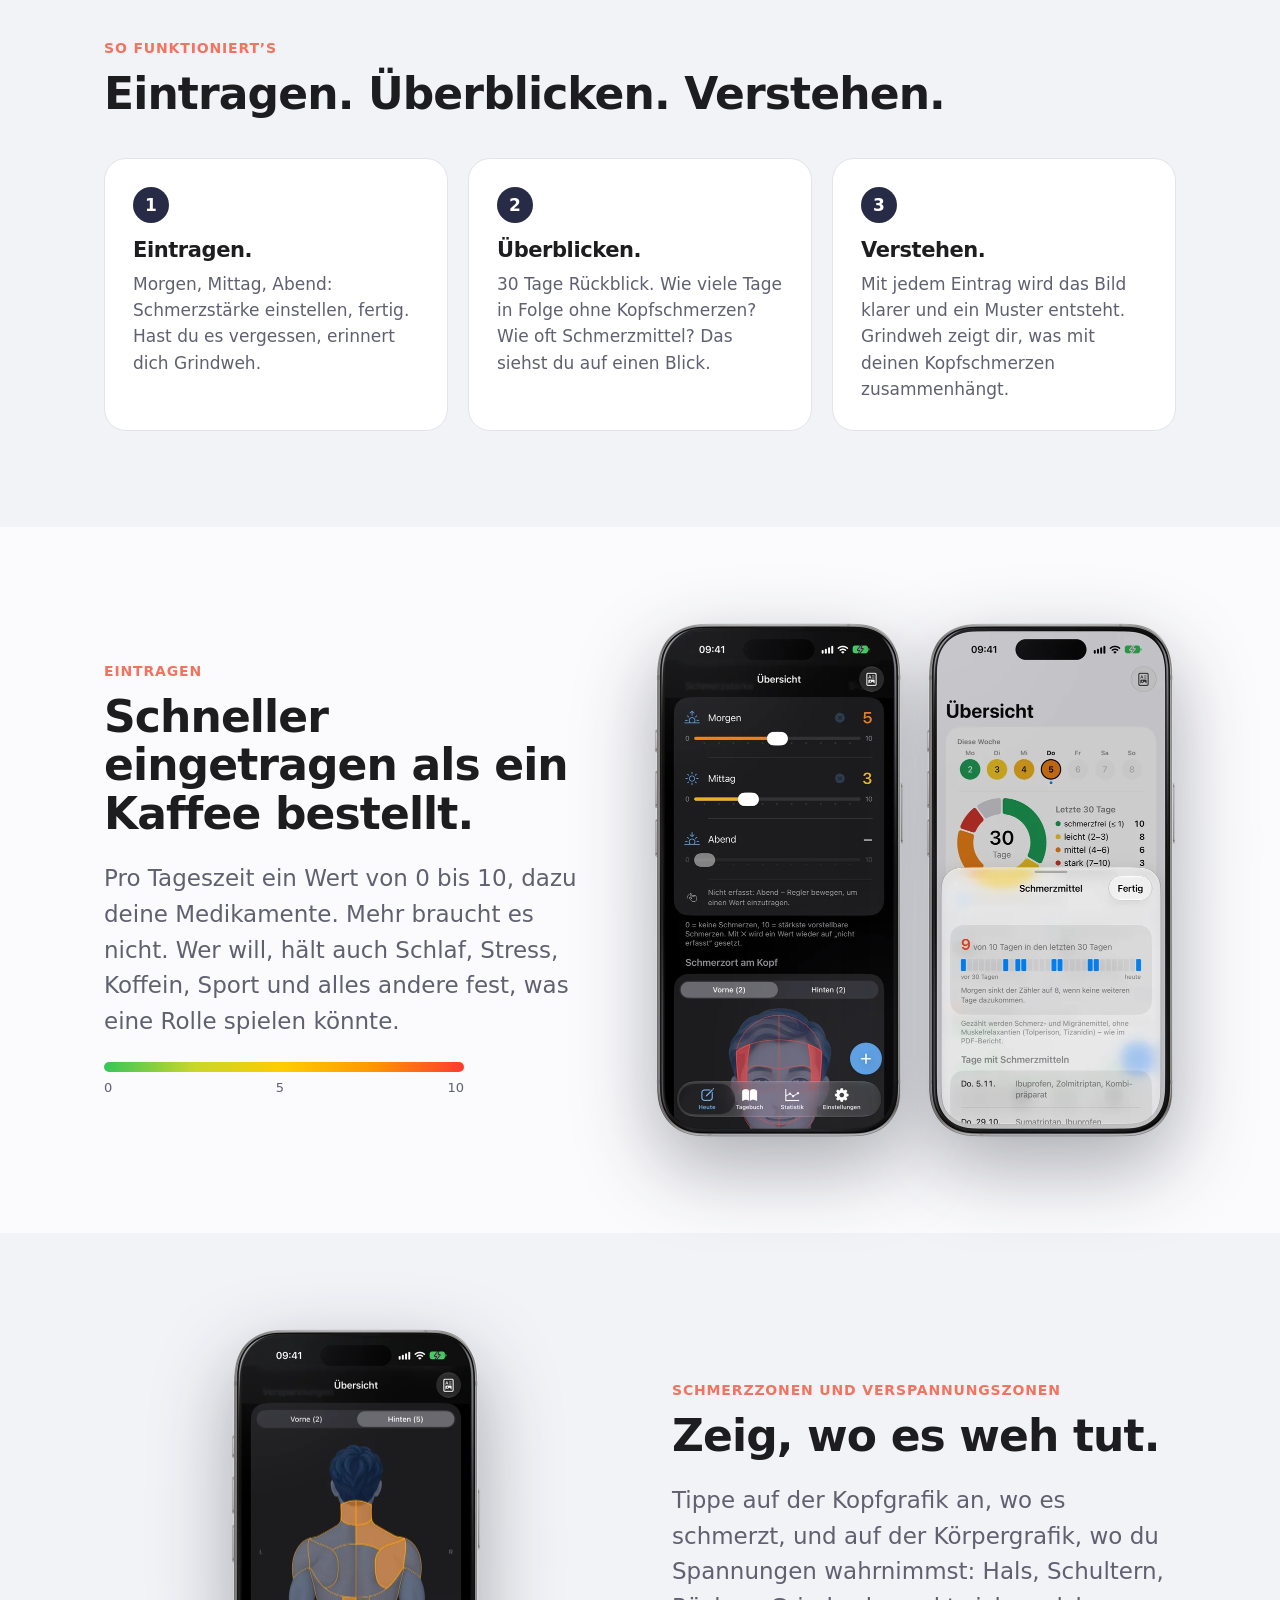
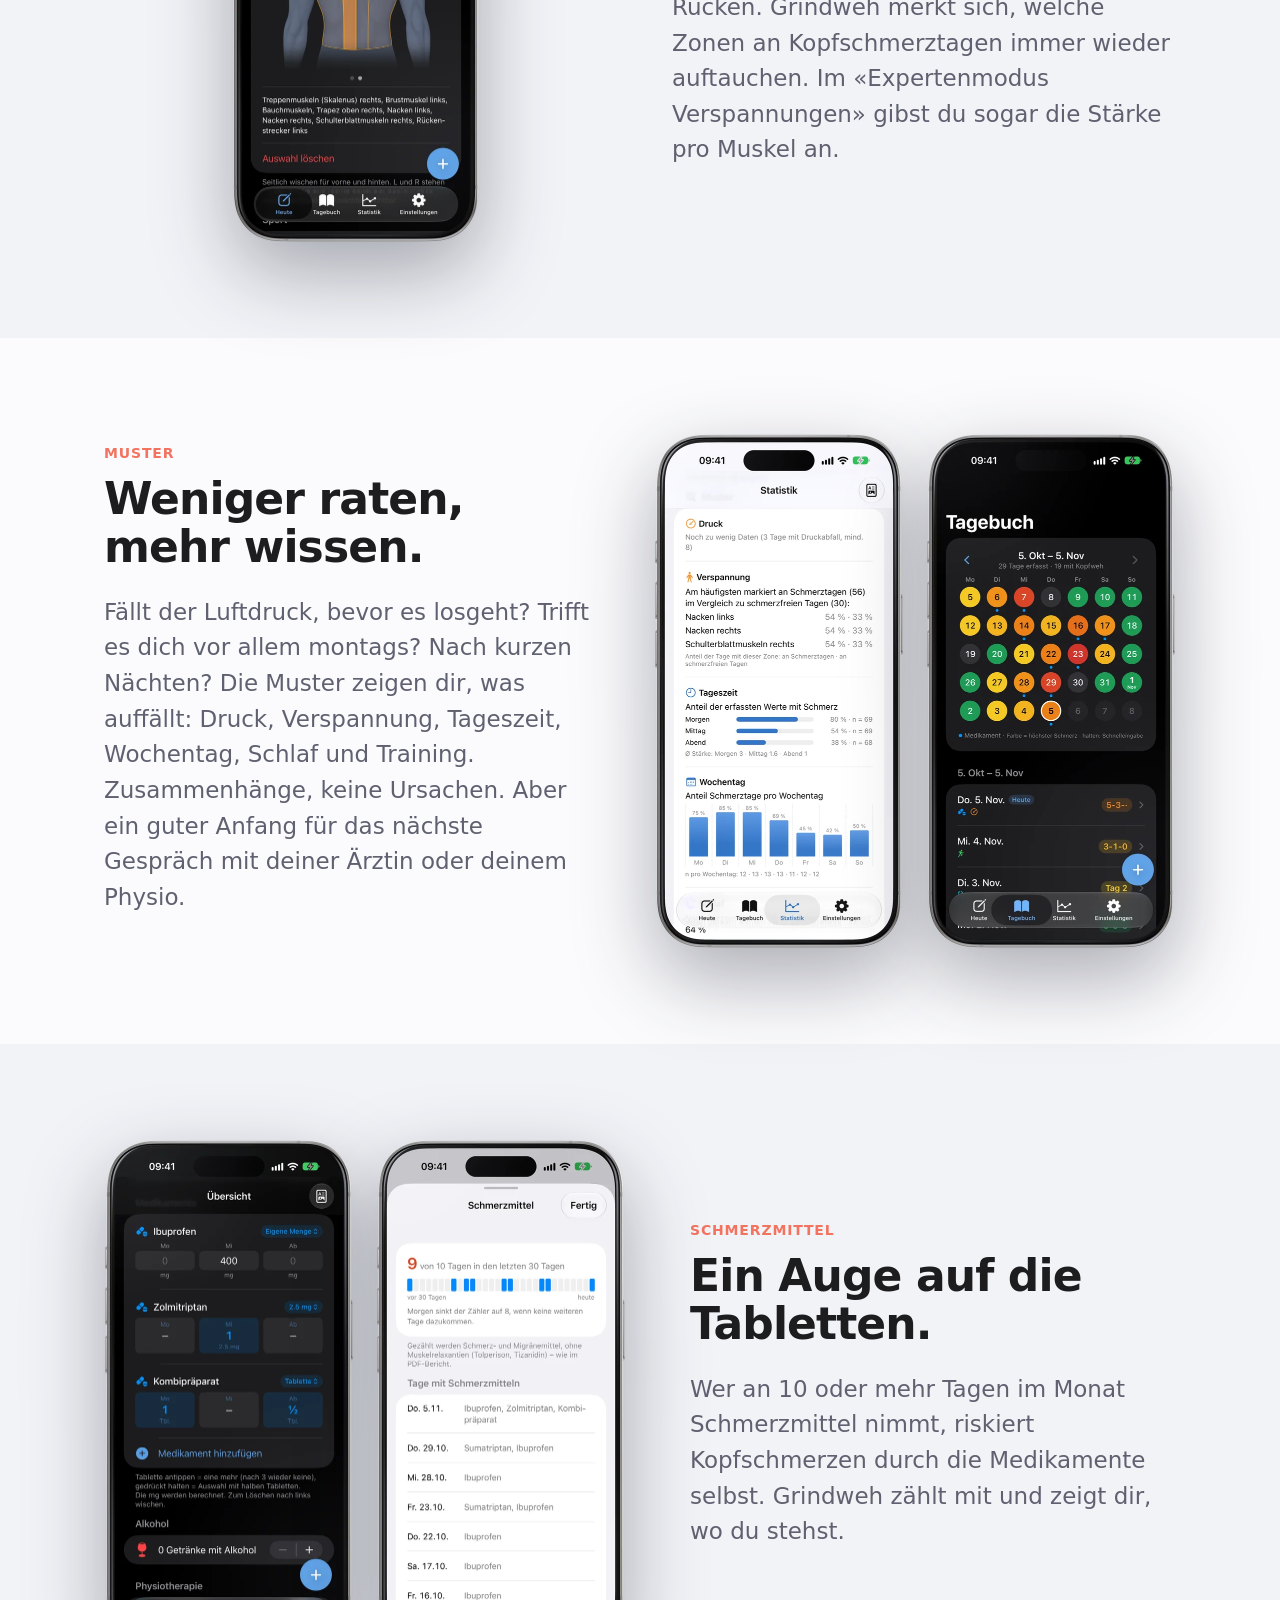
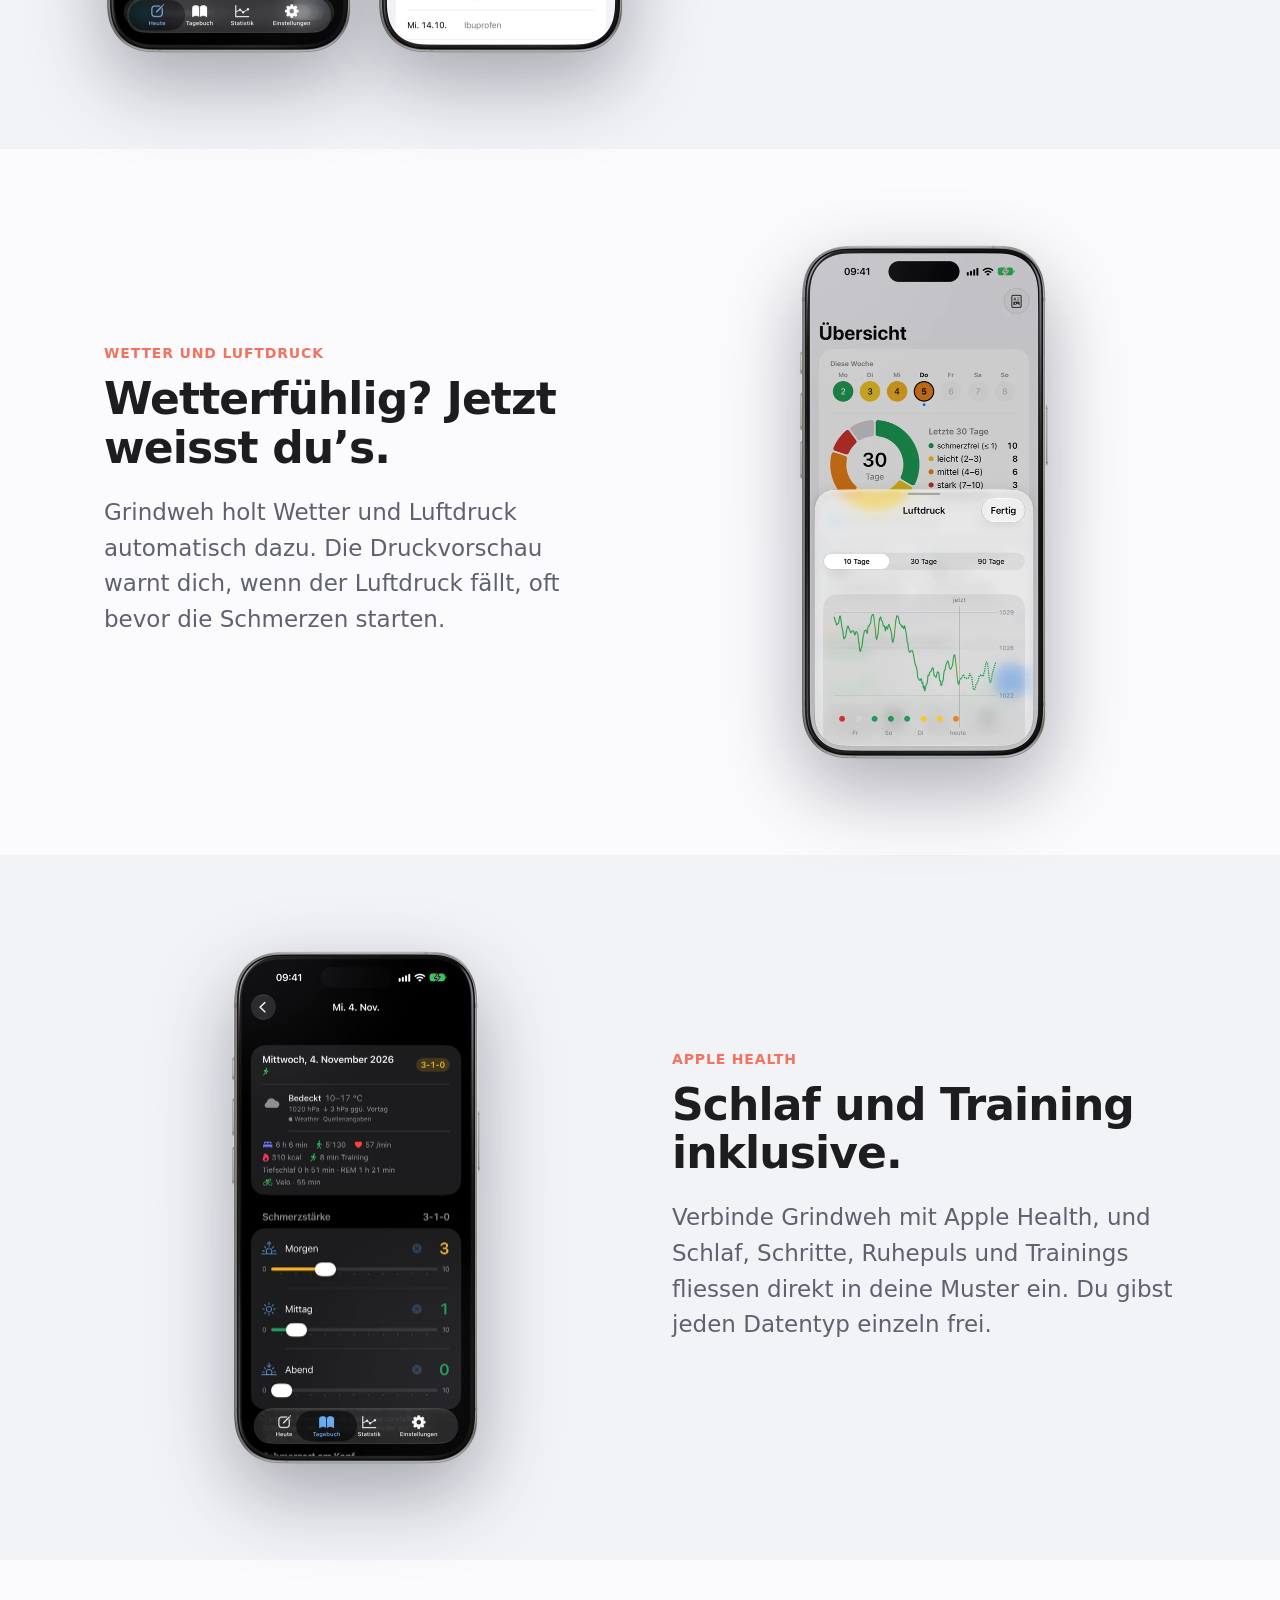
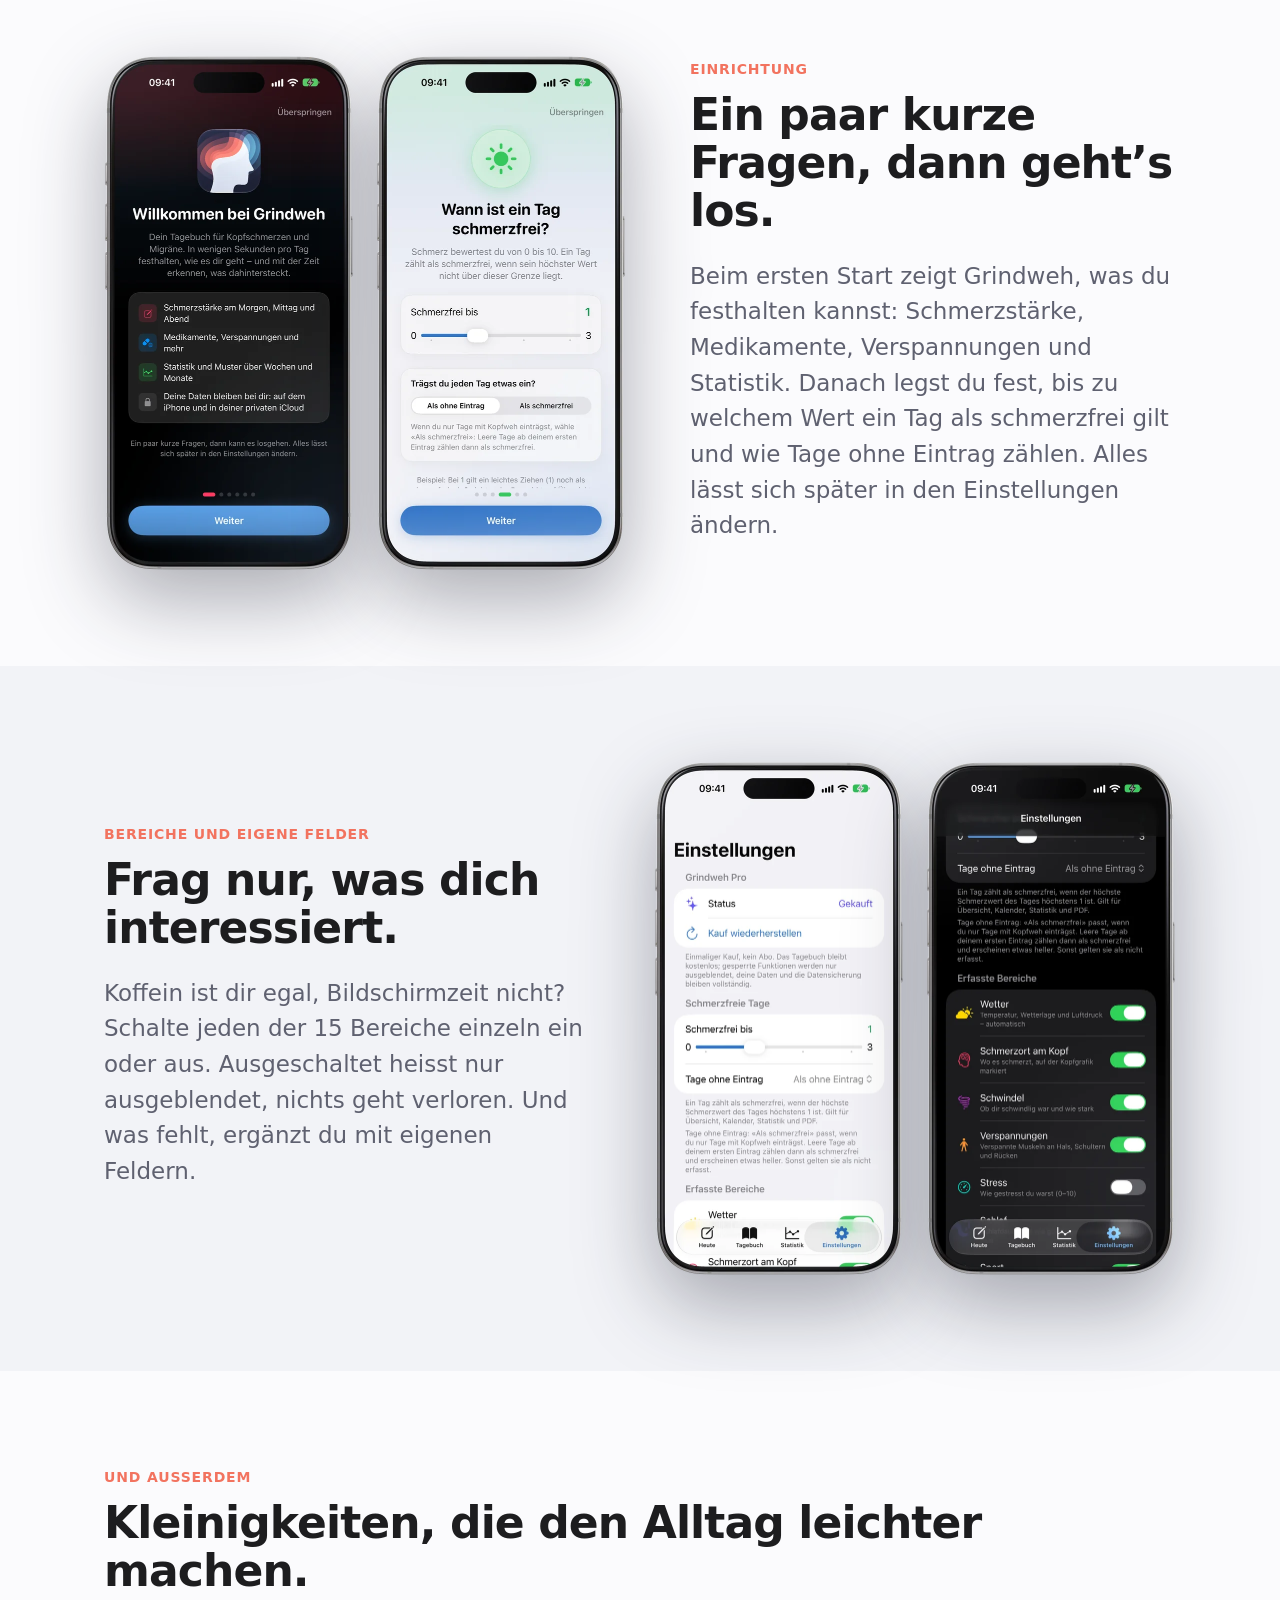
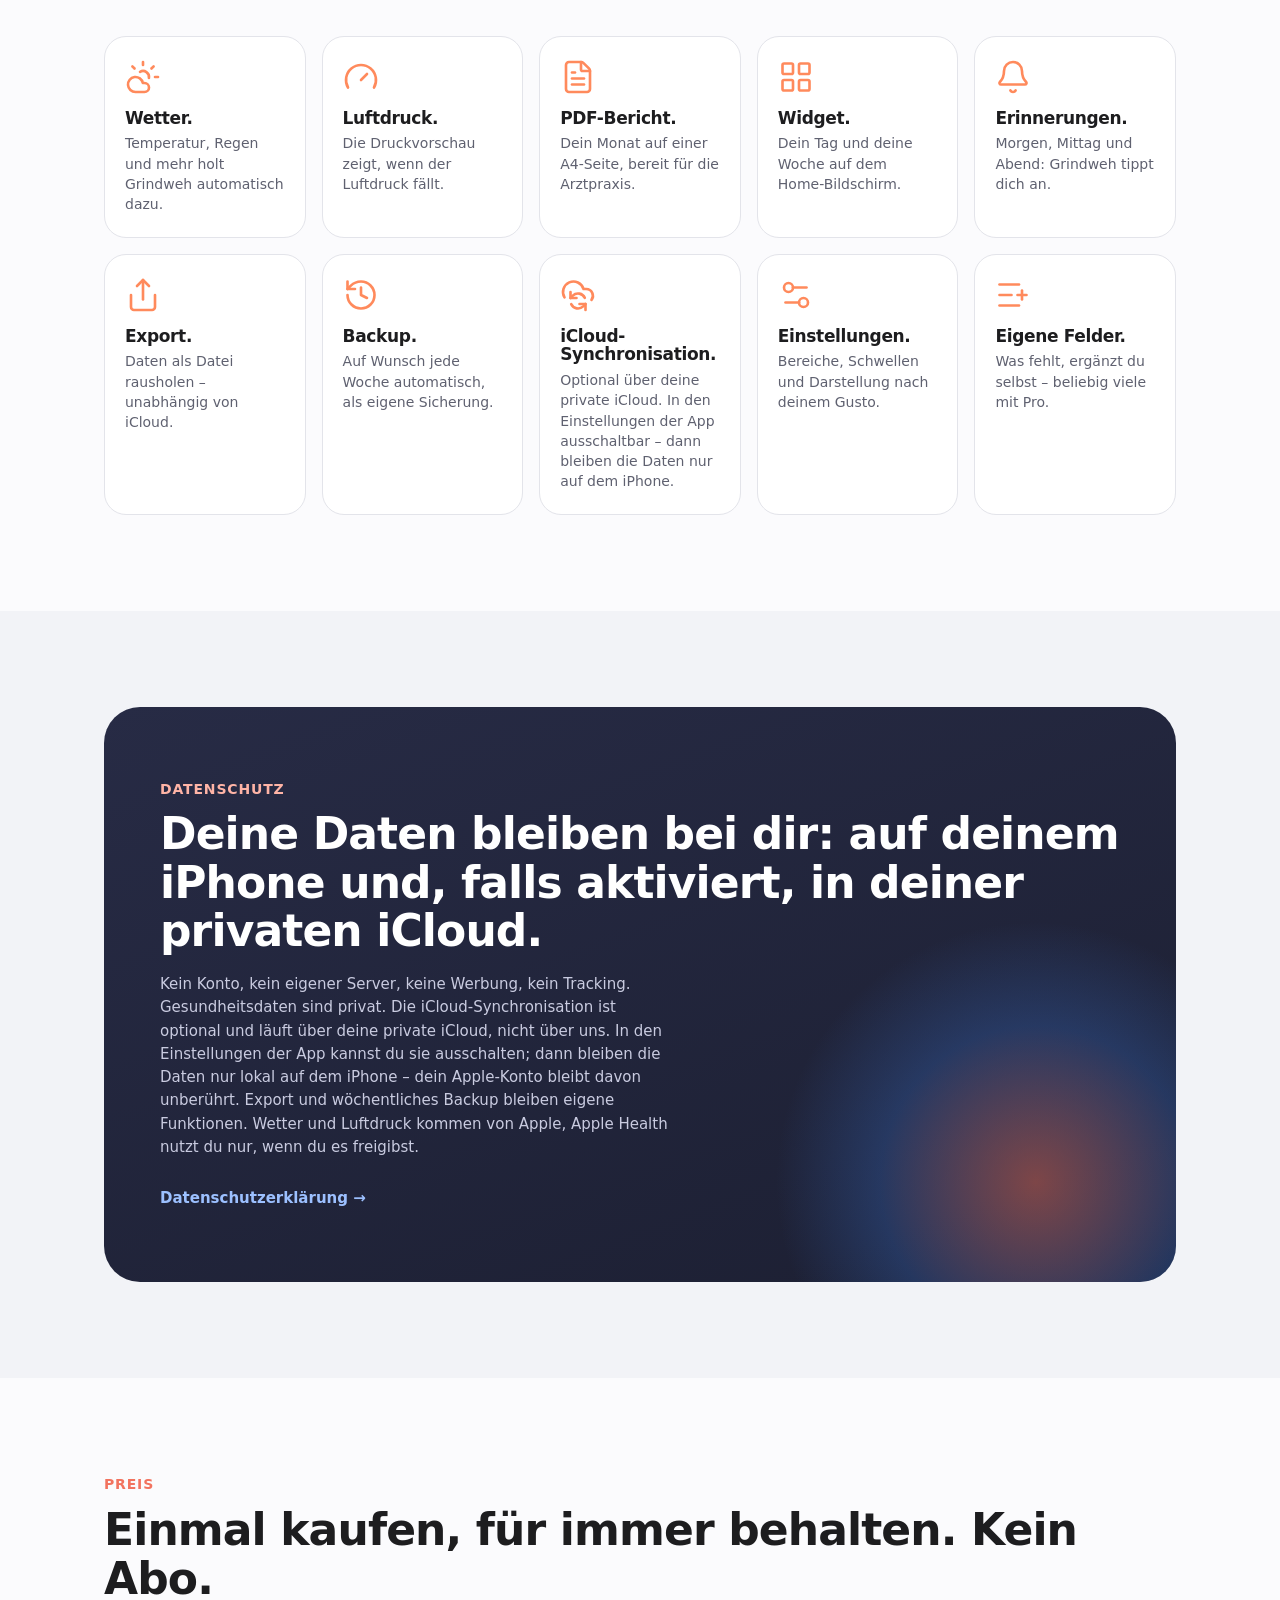
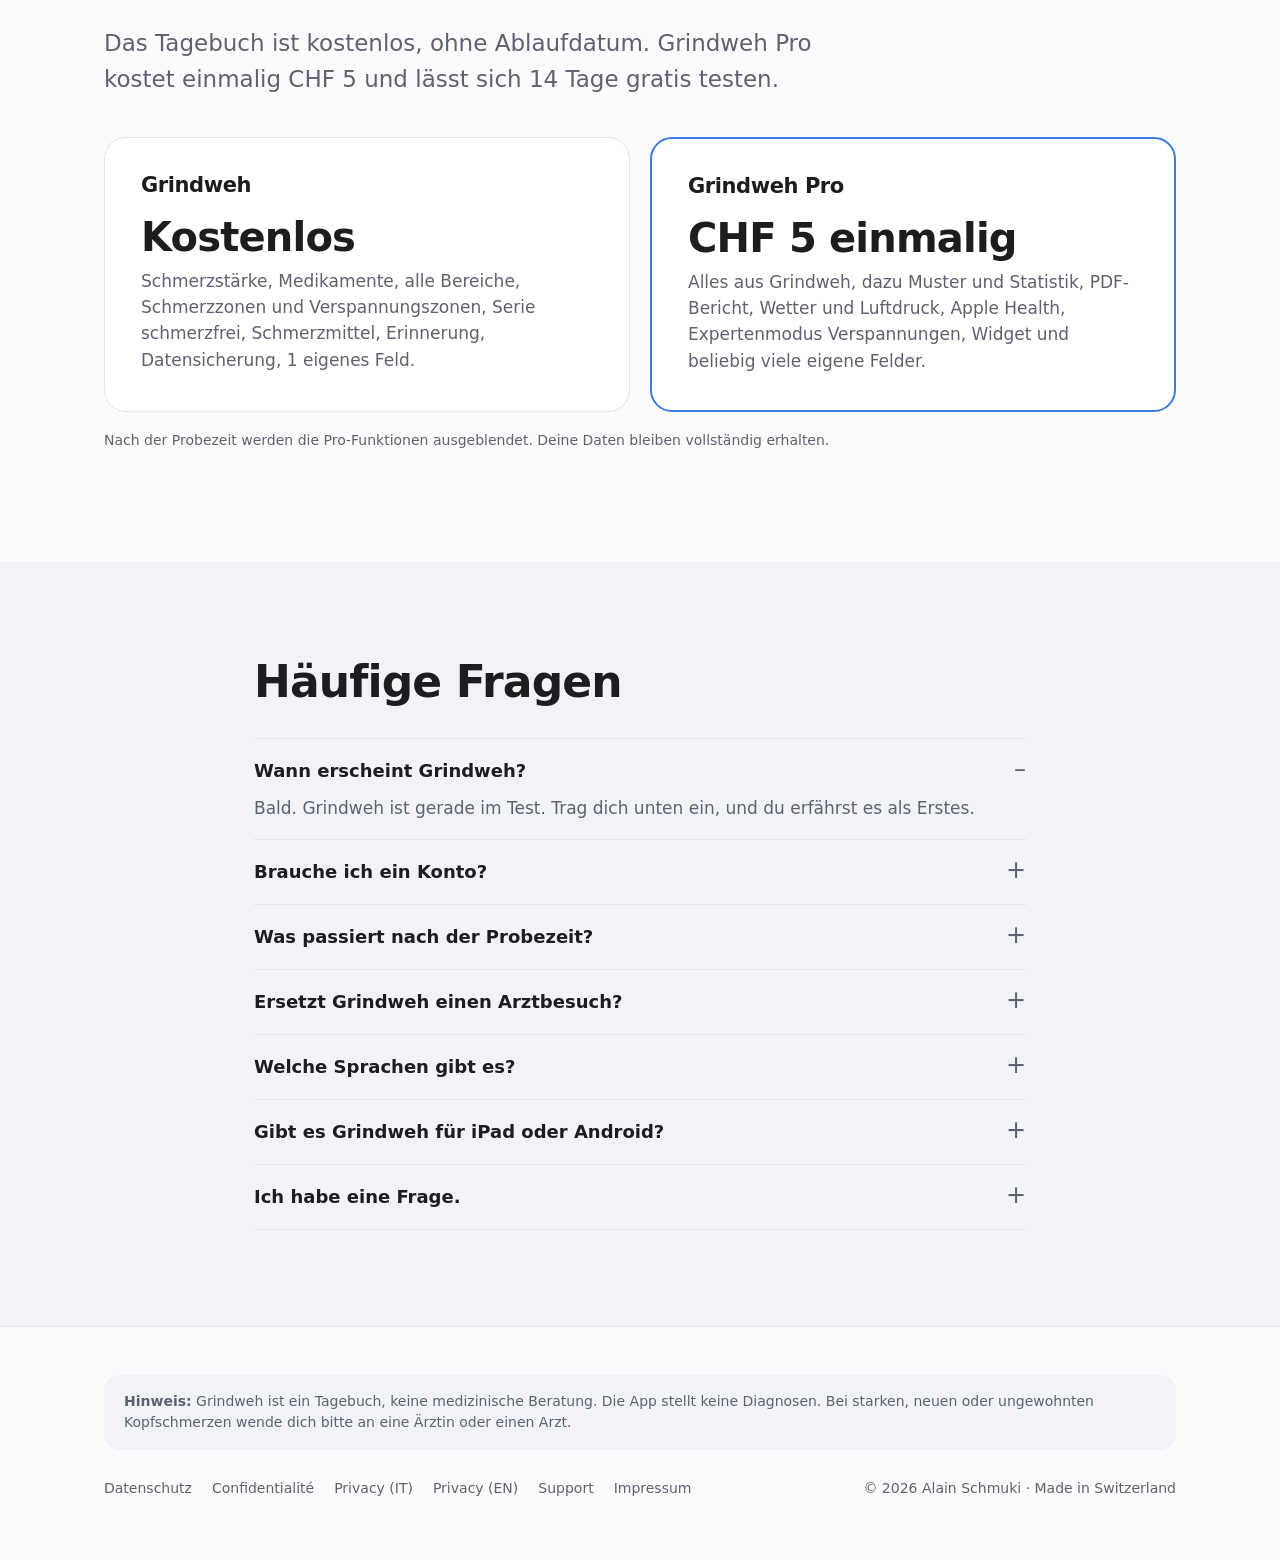
==== commit 5556487b: "Funktionskacheln auf Lucide-Outlines umstellen Die farbigen Icon-Boxen in «Und ausserdem» werden dur" ====
--- a/index.html
+++ b/index.html
@@ -5,11 +5,8 @@
 .auch .card{padding:22px 20px}
 .auch .card h3{font-size:17px;margin:0 0 6px}
 .auch .card p{font-size:14px;line-height:1.45}
-.auch .ico{width:42px;height:42px;border-radius:12px;display:grid;place-items:center;margin-bottom:14px}
-.auch .ico svg{display:block}
 @media(prefers-color-scheme:dark){.mk{filter:drop-shadow(0 30px 40px rgba(0,0,0,.6))}.auch .card{background:rgba(255,255,255,.04)}}
-@media(max-width:1100px){.auch{grid-template-columns:repeat(3,1fr)}}
-@media(max-width:700px){.auch{grid-template-columns:repeat(2,1fr)}}
+@media(max-width:980px){.auch{grid-template-columns:repeat(2,1fr)}}
 @media(max-width:520px){.feat .vis picture:nth-child(2){display:none}.auch{grid-template-columns:1fr}.mk.hero{width:260px}}
 </style></head><body><nav><div class="wrap"><a class="brand" href="index.html"><img src="assets/icon.png" alt="">Grindweh</a><div class="links"><a href="#funktionen">Funktionen</a><a href="#datenschutz">Datenschutz</a><a href="#preis">Preis</a><a href="#faq">FAQ</a><a href="support.html">Support</a></div><div class="lang"><a href="index.html" lang="de" hreflang="de" aria-current="true">DE</a><span>·</span><a href="index-fr.html" lang="fr" hreflang="fr">FR</a><span>·</span><a href="index-it.html" lang="it" hreflang="it">IT</a><span>·</span><a href="index-en.html" lang="en" hreflang="en">EN</a></div></div></nav>
 <header class="hero"><div class="wrap"><div>
@@ -65,7 +62,7 @@
 <div class="vis"><picture><source srcset="assets/shots/de/mock_einstellungen1_dark_dark_500.webp" media="(prefers-color-scheme: dark)"><img class="mk" src="assets/shots/de/mock_einstellungen1_light_bright_500.webp" alt="" loading="lazy" width="500" height="1027"></picture><picture><source srcset="assets/shots/de/mock_einstellungen2_light_dark_500.webp" media="(prefers-color-scheme: dark)"><img class="mk" src="assets/shots/de/mock_einstellungen2_dark_bright_500.webp" alt="" loading="lazy" width="500" height="1027"></picture></div></div></section>
 
 <section id="ausserdem"><div class="wrap"><div class="eyebrow">Und ausserdem</div><h2>Kleinigkeiten, die den Alltag leichter machen.</h2>
-<div class="auch"><div class="card"><div class="ico" style="background:var(--blue)"><svg viewBox="0 0 24 24" width="22" height="22" fill="none" stroke="#fff" stroke-width="1.7" stroke-linecap="round" stroke-linejoin="round"><path d="M7.5 18h9a4 4 0 0 0 .4-8 5.5 5.5 0 0 0-10.6 1.6A3.5 3.5 0 0 0 7.5 18z" fill="#fff" stroke="none"/><circle cx="16.5" cy="7" r="3.2" fill="#fff" stroke="none"/><path d="M16.5 4.2v1.2M16.5 8.6v1.2M13.8 5.5l.9.9M18.3 10l.9.9M13.8 10l.9-.9M18.3 5.5l.9-.9" stroke="#fff" stroke-width="1.5"/></svg></div><h3>Wetter.</h3><p>Temperatur, Regen und mehr holt Grindweh automatisch dazu.</p></div><div class="card"><div class="ico" style="background:var(--teal)"><svg viewBox="0 0 24 24" width="22" height="22" fill="none" stroke="#fff" stroke-width="1.8" stroke-linecap="round"><circle cx="12" cy="13" r="7"/><path d="M12 13l3.2-4.5"/><circle cx="12" cy="13" r="1.4" fill="#fff" stroke="none"/><path d="M9 6.2a8 8 0 0 1 6 0"/></svg></div><h3>Luftdruck.</h3><p>Die Druckvorschau zeigt, wenn der Luftdruck fällt.</p></div><div class="card"><div class="ico" style="background:var(--red)"><svg viewBox="0 0 24 24" width="22" height="22" fill="#fff" stroke="none"><path d="M7 2.5h7l4 4V21a1.5 1.5 0 0 1-1.5 1.5h-9.5A1.5 1.5 0 0 1 5.5 21V4A1.5 1.5 0 0 1 7 2.5z" opacity=".95"/><path d="M14 2.5V7h4.5" fill="#fff" opacity=".7"/><rect x="8" y="11" width="8" height="1.4" rx=".4" fill="#E85A4F"/><rect x="8" y="14" width="8" height="1.2" rx=".4" fill="#3A6CF0" opacity=".9"/><rect x="8" y="17" width="5.5" height="1.2" rx=".4" fill="#2BB673" opacity=".9"/></svg></div><h3>PDF-Bericht.</h3><p>Dein Monat auf einer A4-Seite, bereit für die Arztpraxis.</p></div><div class="card"><div class="ico" style="background:#6C63FF"><svg viewBox="0 0 24 24" width="22" height="22" fill="#fff" stroke="none"><rect x="3.5" y="3.5" width="7.5" height="7.5" rx="2"/><rect x="13" y="3.5" width="7.5" height="7.5" rx="2"/><rect x="3.5" y="13" width="7.5" height="7.5" rx="2"/><rect x="13" y="13" width="7.5" height="7.5" rx="2" opacity=".55"/></svg></div><h3>Widget.</h3><p>Dein Tag und deine Woche auf dem Home-Bildschirm.</p></div><div class="card"><div class="ico" style="background:#FF8A3D"><svg viewBox="0 0 24 24" width="22" height="22" fill="#fff" stroke="none"><path d="M12 3.2a5.2 5.2 0 0 0-5.2 5.2v2.1c0 .7-.3 1.4-.8 1.9L4.5 14.2c-.6.6-.2 1.7.7 1.7h13.6c.9 0 1.3-1.1.7-1.7l-1.5-1.8a2.7 2.7 0 0 1-.8-1.9V8.4A5.2 5.2 0 0 0 12 3.2z"/><path d="M10 17.5a2.2 2.2 0 0 0 4 0"/><circle cx="17.5" cy="6" r="3" fill="#FF5A5A"/><circle cx="17.5" cy="6" r="3" fill="#FF5A5A"/></svg></div><h3>Erinnerungen.</h3><p>Morgen, Mittag und Abend: Grindweh tippt dich an.</p></div><div class="card"><div class="ico" style="background:#3D8BFF"><svg viewBox="0 0 24 24" width="22" height="22" fill="none" stroke="#fff" stroke-width="1.9" stroke-linecap="round" stroke-linejoin="round"><path d="M12 3.5v10"/><path d="M8.2 7.2L12 3.5l3.8 3.7"/><path d="M5 13.5v5.2A1.8 1.8 0 0 0 6.8 20.5h10.4a1.8 1.8 0 0 0 1.8-1.8v-5.2"/></svg></div><h3>Export.</h3><p>Daten als Datei rausholen – unabhängig von iCloud.</p></div><div class="card"><div class="ico" style="background:var(--teal)"><svg viewBox="0 0 24 24" width="22" height="22" fill="none" stroke="#fff" stroke-width="1.8" stroke-linecap="round" stroke-linejoin="round"><circle cx="12" cy="13" r="7"/><path d="M12 9.5v4l2.4 1.5"/><path d="M16.8 4.2a9.5 9.5 0 0 1 3.4 3.5"/><path d="M18.6 3.6l1.7 4.1-4.1.4"/></svg></div><h3>Backup.</h3><p>Auf Wunsch jede Woche automatisch, als eigene Sicherung.</p></div><div class="card"><div class="ico" style="background:#5AC8FA"><svg viewBox="0 0 24 24" width="22" height="22" fill="#fff" stroke="none"><path d="M7.2 18.5h10.2a4.3 4.3 0 0 0 .55-8.55 5.8 5.8 0 0 0-11.15 1.7A3.7 3.7 0 0 0 7.2 18.5z"/></svg></div><h3>iCloud-Synchronisation.</h3><p>Optional über deine private iCloud. In den Einstellungen der App ausschaltbar – dann bleiben die Daten nur auf dem iPhone.</p></div><div class="card"><div class="ico" style="background:#8E8E93"><svg viewBox="0 0 24 24" width="22" height="22" fill="#fff" stroke="none"><path d="M10.2 2.8h3.6l.5 2.1a6.8 6.8 0 0 1 1.7.9l2-.9 1.8 3.1-1.6 1.4c.1.5.2 1 .2 1.6s-.1 1.1-.2 1.6l1.6 1.4-1.8 3.1-2-.9a6.8 6.8 0 0 1-1.7.9l-.5 2.1h-3.6l-.5-2.1a6.8 6.8 0 0 1-1.7-.9l-2 .9-1.8-3.1 1.6-1.4A6.6 6.6 0 0 1 6.2 12c0-.6.1-1.1.2-1.6L4.8 9l1.8-3.1 2 .9a6.8 6.8 0 0 1 1.7-.9l.5-2.1z"/><circle cx="12" cy="12" r="2.8" fill="#2A2E45"/></svg></div><h3>Einstellungen.</h3><p>Bereiche, Schwellen und Darstellung nach deinem Gusto.</p></div><div class="card"><div class="ico" style="background:#AF52DE"><svg viewBox="0 0 24 24" width="22" height="22" fill="#fff" stroke="none"><rect x="4" y="4" width="16" height="16" rx="3"/><rect x="7" y="8" width="6" height="1.6" rx=".5" fill="#2A2E45"/><rect x="7" y="11.5" width="10" height="1.6" rx=".5" fill="#2A2E45"/><rect x="7" y="15" width="8" height="1.6" rx=".5" fill="#2A2E45"/><circle cx="17" cy="8.8" r="1.1" fill="#2A2E45"/></svg></div><h3>Eigene Felder.</h3><p>Was fehlt, ergänzt du selbst – beliebig viele mit Pro.</p></div><div class="card"><div class="ico" style="background:#1C1C1E"><svg viewBox="0 0 24 24" width="22" height="22" fill="#fff" stroke="none"><rect x="6" y="10.5" width="12" height="10" rx="2.2"/><path d="M8.4 10.5V7.6a3.6 3.6 0 0 1 7.2 0v2.9" fill="none" stroke="#fff" stroke-width="2" stroke-linecap="round"/><circle cx="12" cy="15.2" r="1.5"/></svg></div><h3>Datenschutz.</h3><p>Kein Konto, kein Server von uns. Die Daten bleiben bei dir.</p></div></div></div></section>
+<!-- Funktions-Icons: Lucide lucide-static 1.70.0, ISC. Lizenz: assets/icons/LICENSE-lucide.txt --><div class="auch"><div class="card"><svg class="lico" viewBox="0 0 24 24" fill="none" stroke="currentColor" stroke-width="1.75" stroke-linecap="round" stroke-linejoin="round" aria-hidden="true" focusable="false"><path d="M12 2v2" /> <path d="m4.93 4.93 1.41 1.41" /> <path d="M20 12h2" /> <path d="m19.07 4.93-1.41 1.41" /> <path d="M15.947 12.65a4 4 0 0 0-5.925-4.128" /> <path d="M13 22H7a5 5 0 1 1 4.9-6H13a3 3 0 0 1 0 6Z" /></svg><h3>Wetter.</h3><p>Temperatur, Regen und mehr holt Grindweh automatisch dazu.</p></div><div class="card"><svg class="lico" viewBox="0 0 24 24" fill="none" stroke="currentColor" stroke-width="1.75" stroke-linecap="round" stroke-linejoin="round" aria-hidden="true" focusable="false"><path d="m12 14 4-4" /> <path d="M3.34 19a10 10 0 1 1 17.32 0" /></svg><h3>Luftdruck.</h3><p>Die Druckvorschau zeigt, wenn der Luftdruck fällt.</p></div><div class="card"><svg class="lico" viewBox="0 0 24 24" fill="none" stroke="currentColor" stroke-width="1.75" stroke-linecap="round" stroke-linejoin="round" aria-hidden="true" focusable="false"><path d="M6 22a2 2 0 0 1-2-2V4a2 2 0 0 1 2-2h8a2.4 2.4 0 0 1 1.704.706l3.588 3.588A2.4 2.4 0 0 1 20 8v12a2 2 0 0 1-2 2z" /> <path d="M14 2v5a1 1 0 0 0 1 1h5" /> <path d="M10 9H8" /> <path d="M16 13H8" /> <path d="M16 17H8" /></svg><h3>PDF-Bericht.</h3><p>Dein Monat auf einer A4-Seite, bereit für die Arztpraxis.</p></div><div class="card"><svg class="lico" viewBox="0 0 24 24" fill="none" stroke="currentColor" stroke-width="1.75" stroke-linecap="round" stroke-linejoin="round" aria-hidden="true" focusable="false"><rect width="7" height="7" x="3" y="3" rx="1" /> <rect width="7" height="7" x="14" y="3" rx="1" /> <rect width="7" height="7" x="14" y="14" rx="1" /> <rect width="7" height="7" x="3" y="14" rx="1" /></svg><h3>Widget.</h3><p>Dein Tag und deine Woche auf dem Home-Bildschirm.</p></div><div class="card"><svg class="lico" viewBox="0 0 24 24" fill="none" stroke="currentColor" stroke-width="1.75" stroke-linecap="round" stroke-linejoin="round" aria-hidden="true" focusable="false"><path d="M10.268 21a2 2 0 0 0 3.464 0" /> <path d="M3.262 15.326A1 1 0 0 0 4 17h16a1 1 0 0 0 .74-1.673C19.41 13.956 18 12.499 18 8A6 6 0 0 0 6 8c0 4.499-1.411 5.956-2.738 7.326" /></svg><h3>Erinnerungen.</h3><p>Morgen, Mittag und Abend: Grindweh tippt dich an.</p></div><div class="card"><svg class="lico" viewBox="0 0 24 24" fill="none" stroke="currentColor" stroke-width="1.75" stroke-linecap="round" stroke-linejoin="round" aria-hidden="true" focusable="false"><path d="M12 2v13" /> <path d="m16 6-4-4-4 4" /> <path d="M4 12v8a2 2 0 0 0 2 2h12a2 2 0 0 0 2-2v-8" /></svg><h3>Export.</h3><p>Daten als Datei rausholen – unabhängig von iCloud.</p></div><div class="card"><svg class="lico" viewBox="0 0 24 24" fill="none" stroke="currentColor" stroke-width="1.75" stroke-linecap="round" stroke-linejoin="round" aria-hidden="true" focusable="false"><path d="M3 12a9 9 0 1 0 9-9 9.75 9.75 0 0 0-6.74 2.74L3 8" /> <path d="M3 3v5h5" /> <path d="M12 7v5l4 2" /></svg><h3>Backup.</h3><p>Auf Wunsch jede Woche automatisch, als eigene Sicherung.</p></div><div class="card"><svg class="lico" viewBox="0 0 24 24" fill="none" stroke="currentColor" stroke-width="1.75" stroke-linecap="round" stroke-linejoin="round" aria-hidden="true" focusable="false"><path d="m17 18-1.535 1.605a5 5 0 0 1-8-1.5" /> <path d="M17 22v-4h-4" /> <path d="M20.996 15.251A4.5 4.5 0 0 0 17.495 8h-1.79a7 7 0 1 0-12.709 5.607" /> <path d="M7 10v4h4" /> <path d="m7 14 1.535-1.605a5 5 0 0 1 8 1.5" /></svg><h3>iCloud-Synchronisation.</h3><p>Optional über deine private iCloud. In den Einstellungen der App ausschaltbar – dann bleiben die Daten nur auf dem iPhone.</p></div><div class="card"><svg class="lico" viewBox="0 0 24 24" fill="none" stroke="currentColor" stroke-width="1.75" stroke-linecap="round" stroke-linejoin="round" aria-hidden="true" focusable="false"><path d="M14 17H5" /> <path d="M19 7h-9" /> <circle cx="17" cy="17" r="3" /> <circle cx="7" cy="7" r="3" /></svg><h3>Einstellungen.</h3><p>Bereiche, Schwellen und Darstellung nach deinem Gusto.</p></div><div class="card"><svg class="lico" viewBox="0 0 24 24" fill="none" stroke="currentColor" stroke-width="1.75" stroke-linecap="round" stroke-linejoin="round" aria-hidden="true" focusable="false"><path d="M16 5H3" /> <path d="M11 12H3" /> <path d="M16 19H3" /> <path d="M18 9v6" /> <path d="M21 12h-6" /></svg><h3>Eigene Felder.</h3><p>Was fehlt, ergänzt du selbst – beliebig viele mit Pro.</p></div></div></div></section>
 
 <section class="alt" id="datenschutz"><div class="wrap"><div class="privacy"><div class="eyebrow" style="color:#FFB4A6">Datenschutz</div><h2>Deine Daten bleiben bei dir: auf deinem iPhone und, falls aktiviert, in deiner privaten iCloud.</h2>
 <p class="lead">Kein Konto, kein eigener Server, keine Werbung, kein Tracking. Gesundheitsdaten sind privat. Die iCloud-Synchronisation ist optional und läuft über deine private iCloud, nicht über uns. In den Einstellungen der App kannst du sie ausschalten; dann bleiben die Daten nur lokal auf dem iPhone – dein Apple-Konto bleibt davon unberührt. Export und wöchentliches Backup bleiben eigene Funktionen. Wetter und Luftdruck kommen von Apple, Apple Health nutzt du nur, wenn du es freigibst.</p>
--- a/assets/style.css
+++ b/assets/style.css
@@ -42,7 +42,7 @@
 .zones img{width:100%;display:block}.zones .z-d{display:none}
 @media (prefers-color-scheme:dark){.zones .z-l{display:none}.zones .z-d{display:block}}
 .grid4{display:grid;grid-template-columns:repeat(4,1fr);gap:16px;margin-top:40px}.grid4 .card h3{font-size:18px}.grid4 .card p{font-size:15px}
-.ico{width:40px;height:40px;border-radius:11px;display:grid;place-items:center;margin-bottom:14px;font-size:20px;color:#fff}
+.lico{display:block;width:36px;height:36px;margin:0 0 14px;color:#FF8A5C}
 .privacy{background:linear-gradient(160deg,var(--navy),var(--navy2));color:#fff;border-radius:36px;padding:72px 56px;position:relative;overflow:hidden}
 .privacy::after{content:"";position:absolute;right:-120px;bottom:-160px;width:520px;height:520px;border-radius:50%;background:radial-gradient(closest-side,rgba(242,115,95,.45),rgba(61,123,224,.25) 60%,transparent)}
 .privacy .lead{color:#c9cbe0}.privacy .pgrid{display:grid;grid-template-columns:repeat(3,1fr);gap:28px;margin-top:40px;position:relative;z-index:1}
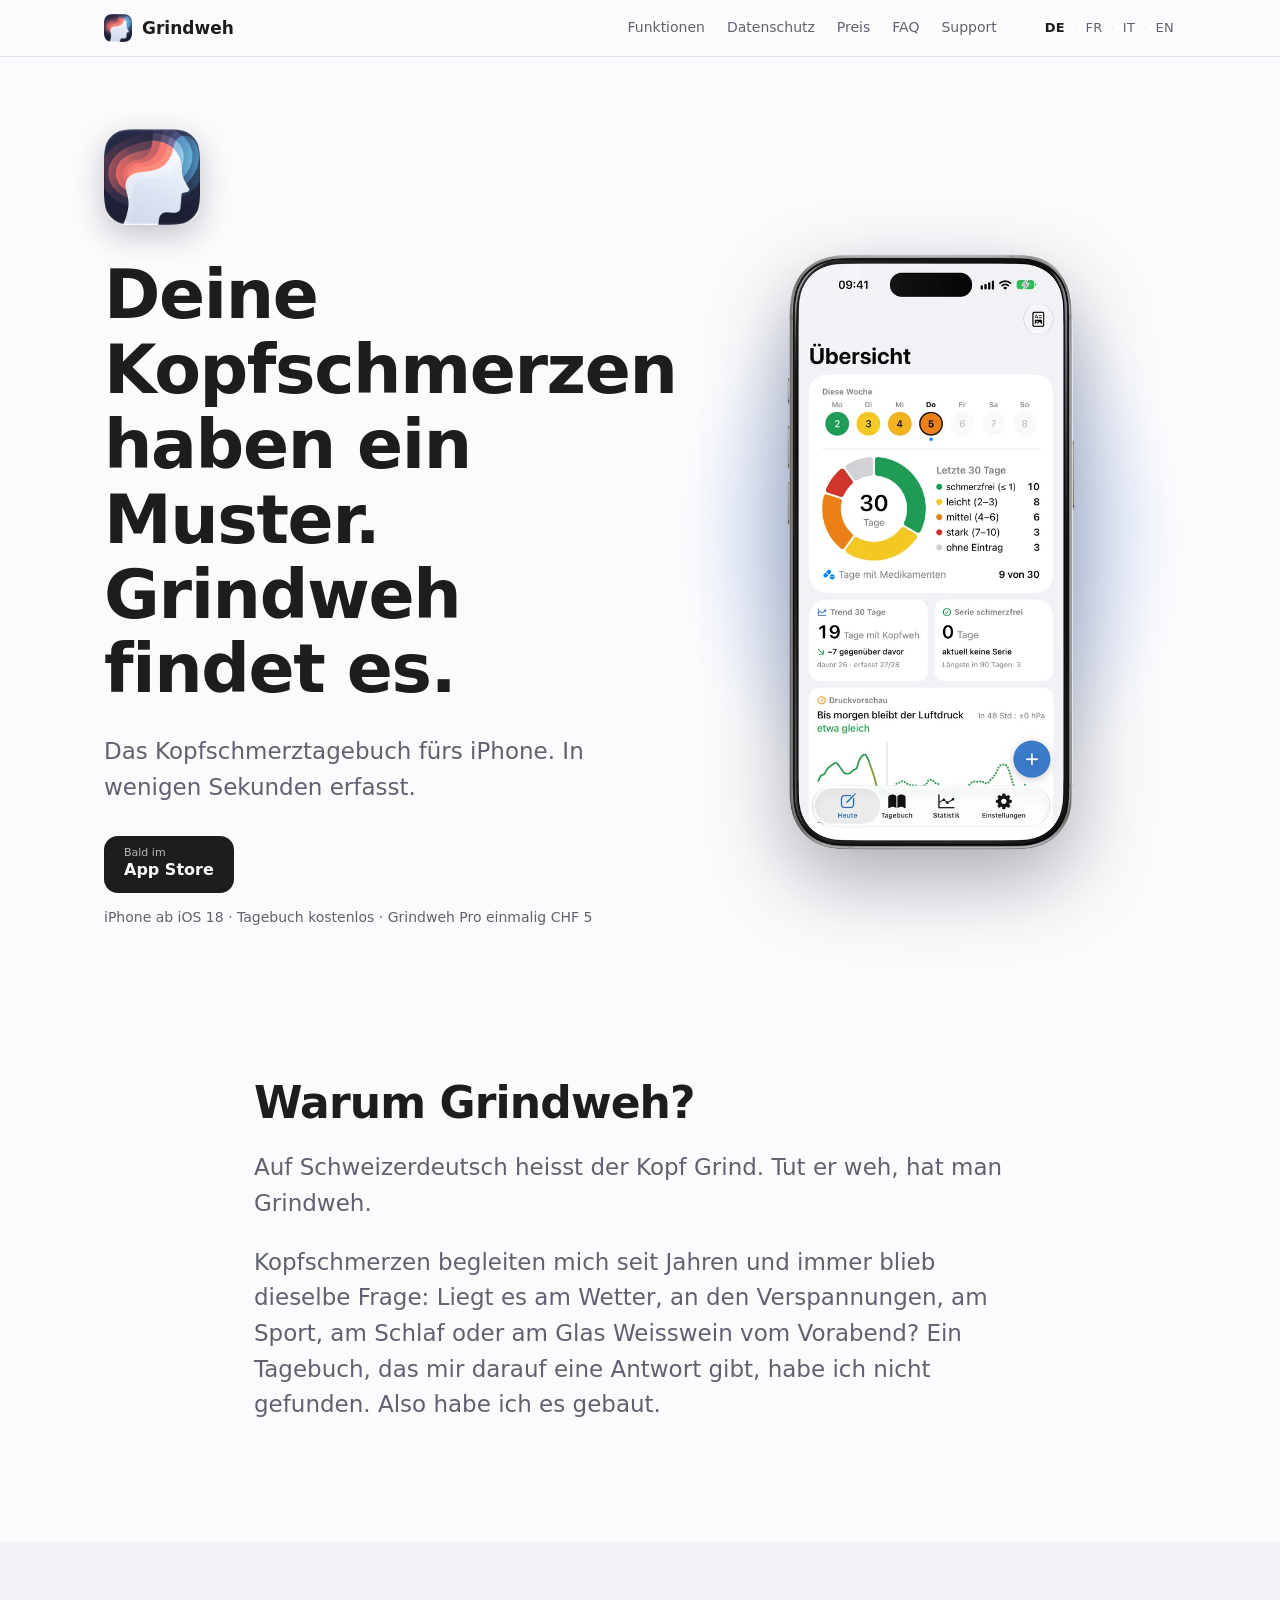
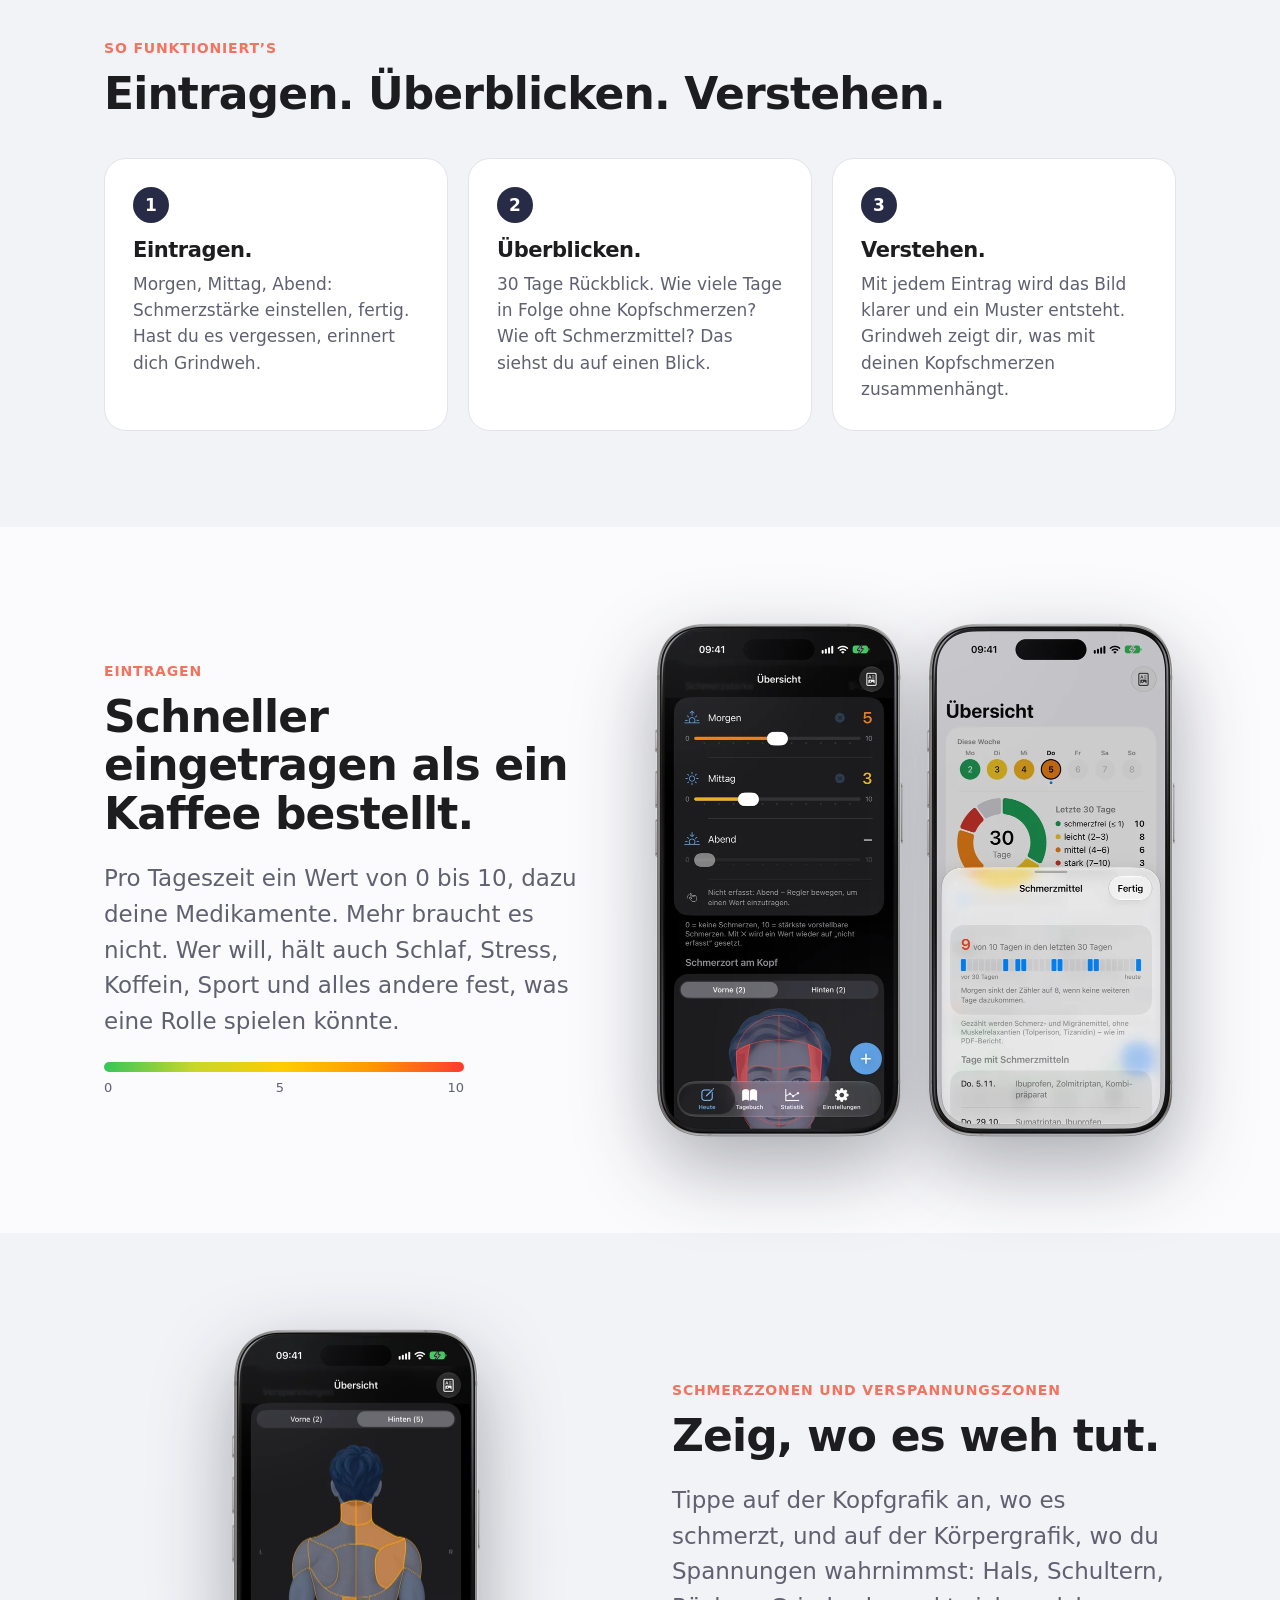
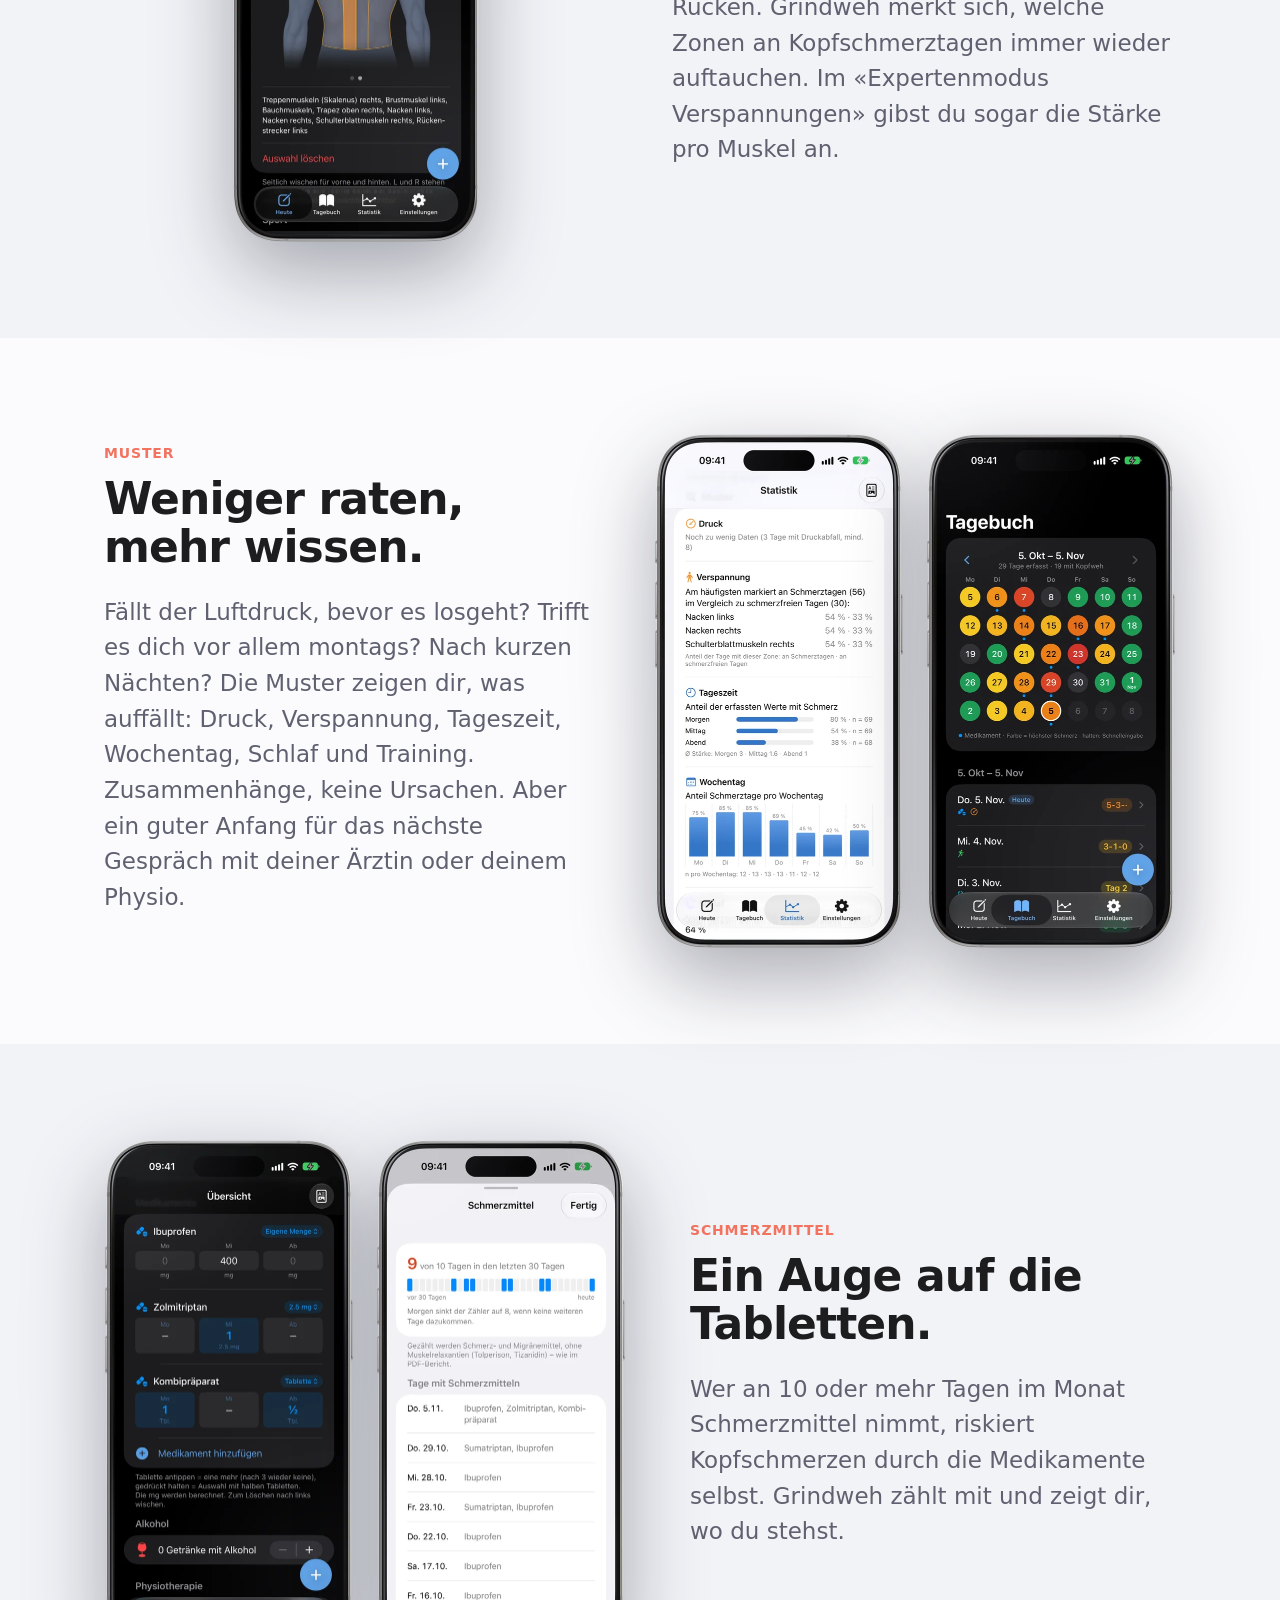
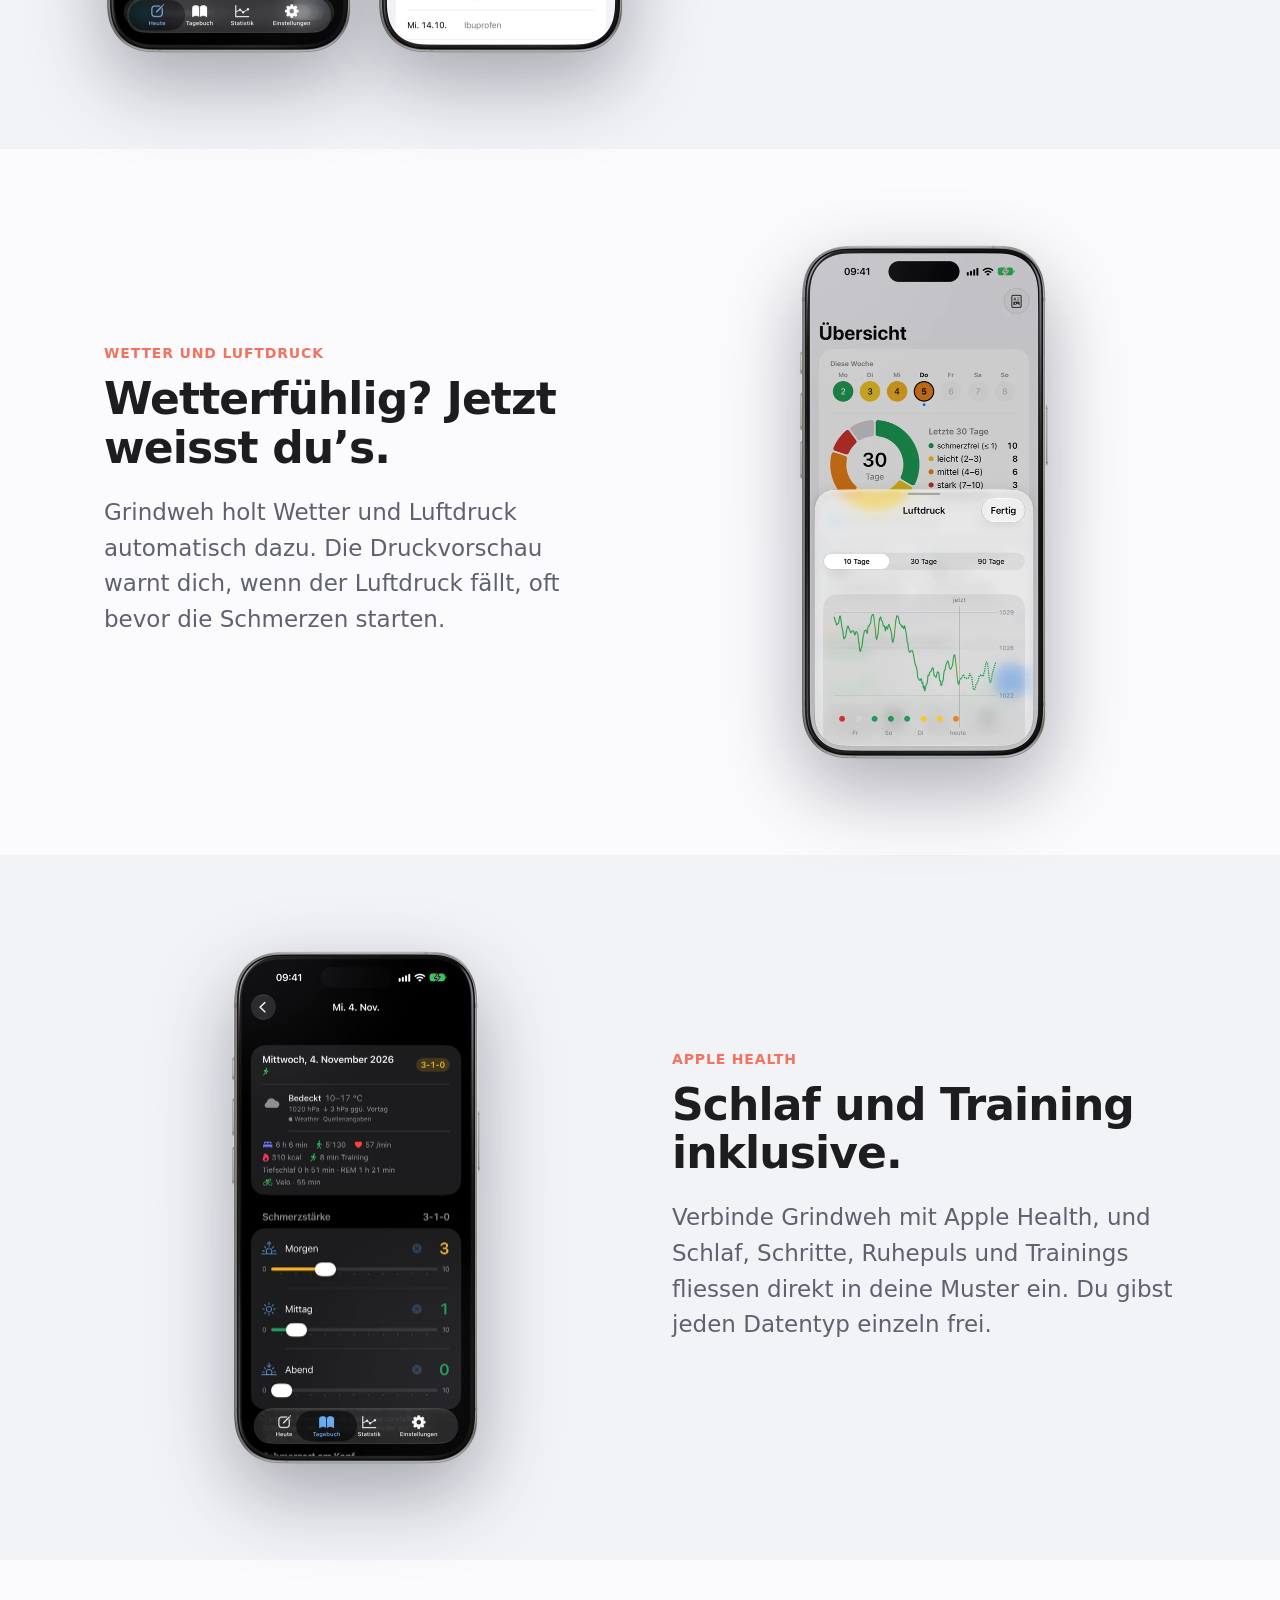
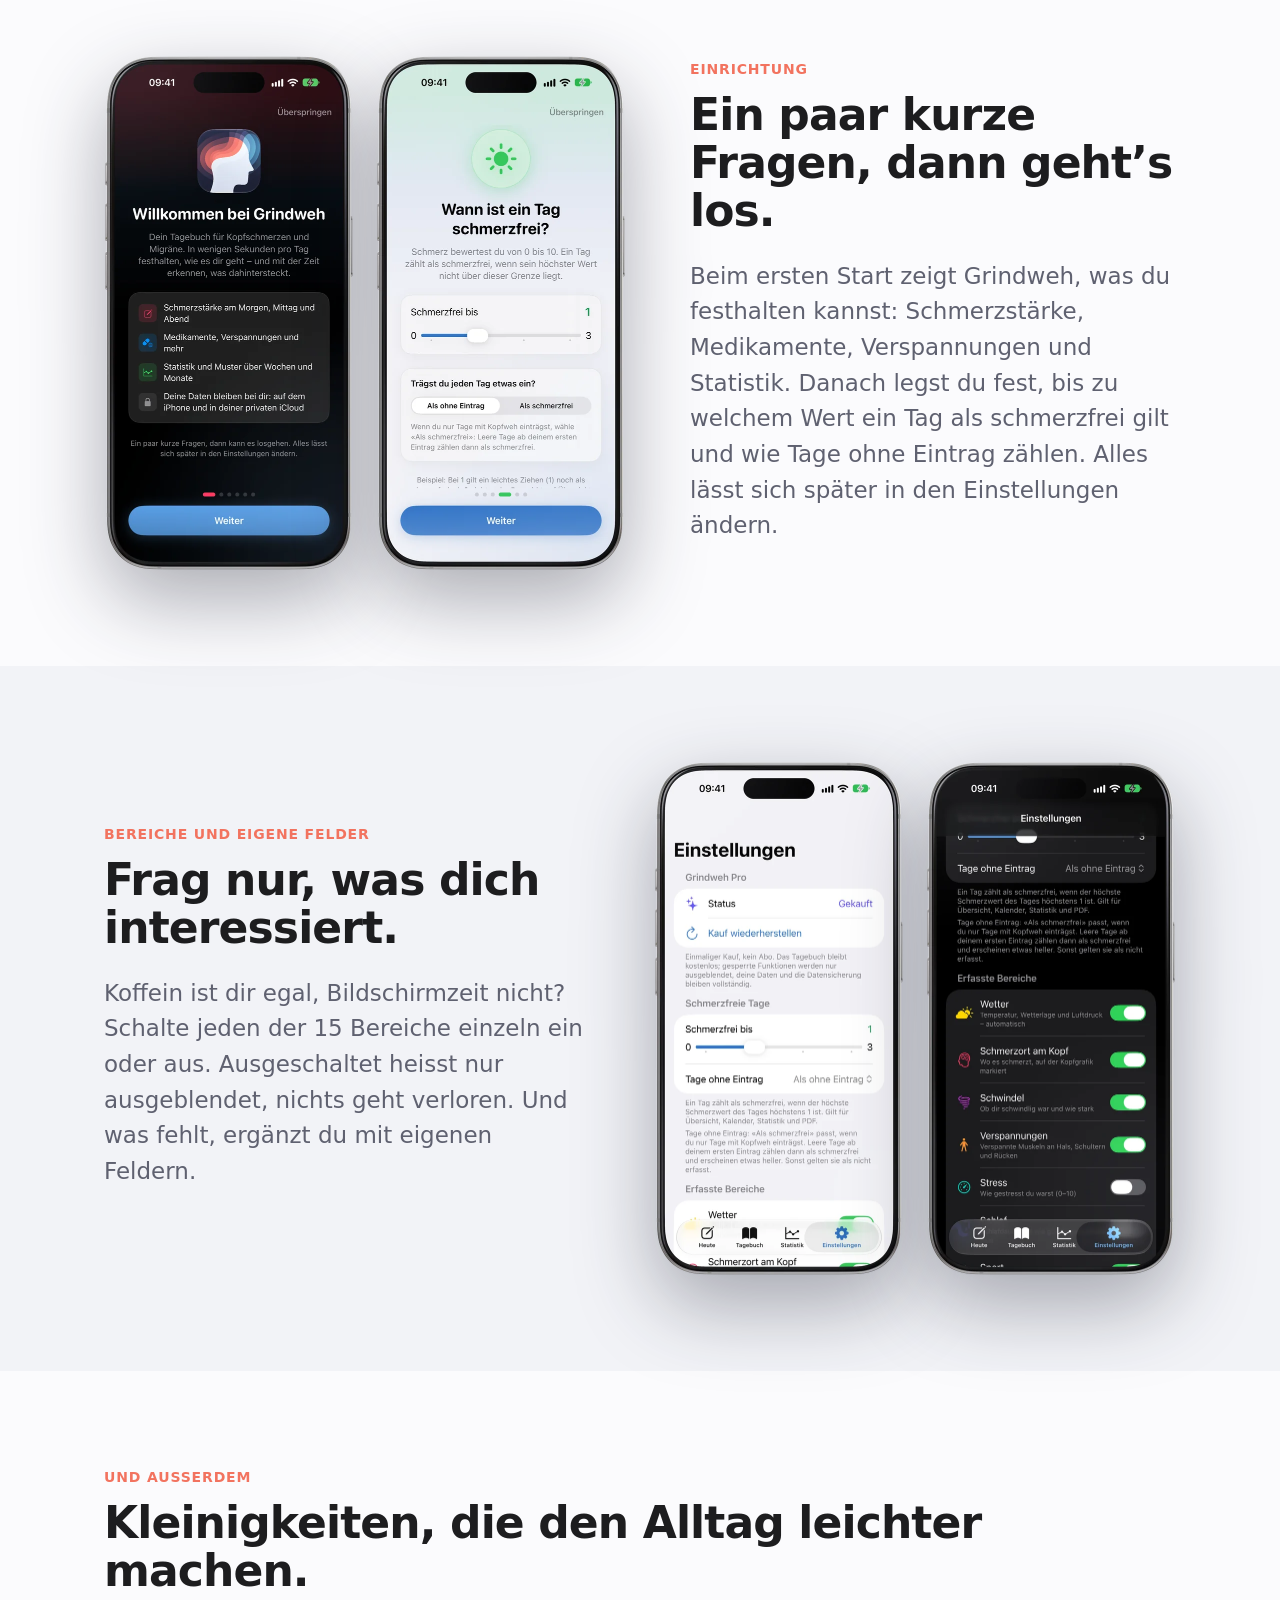
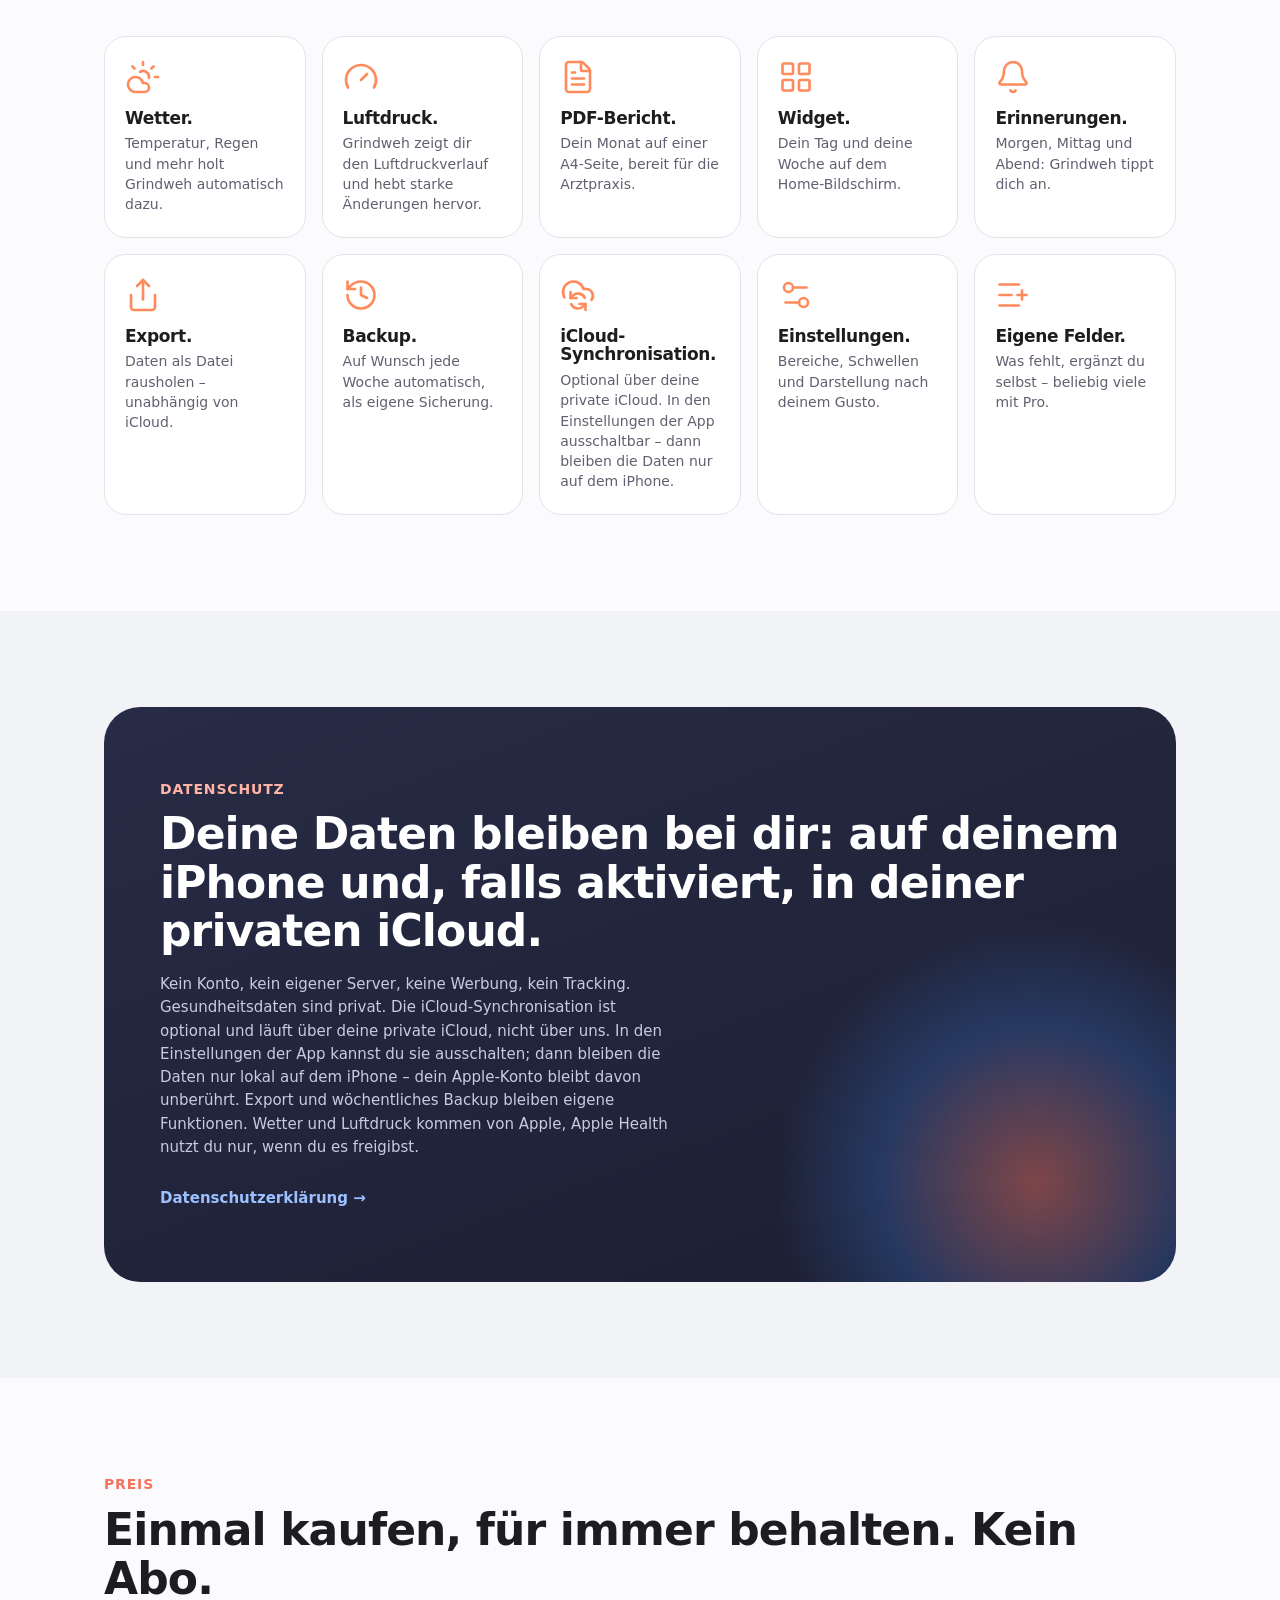
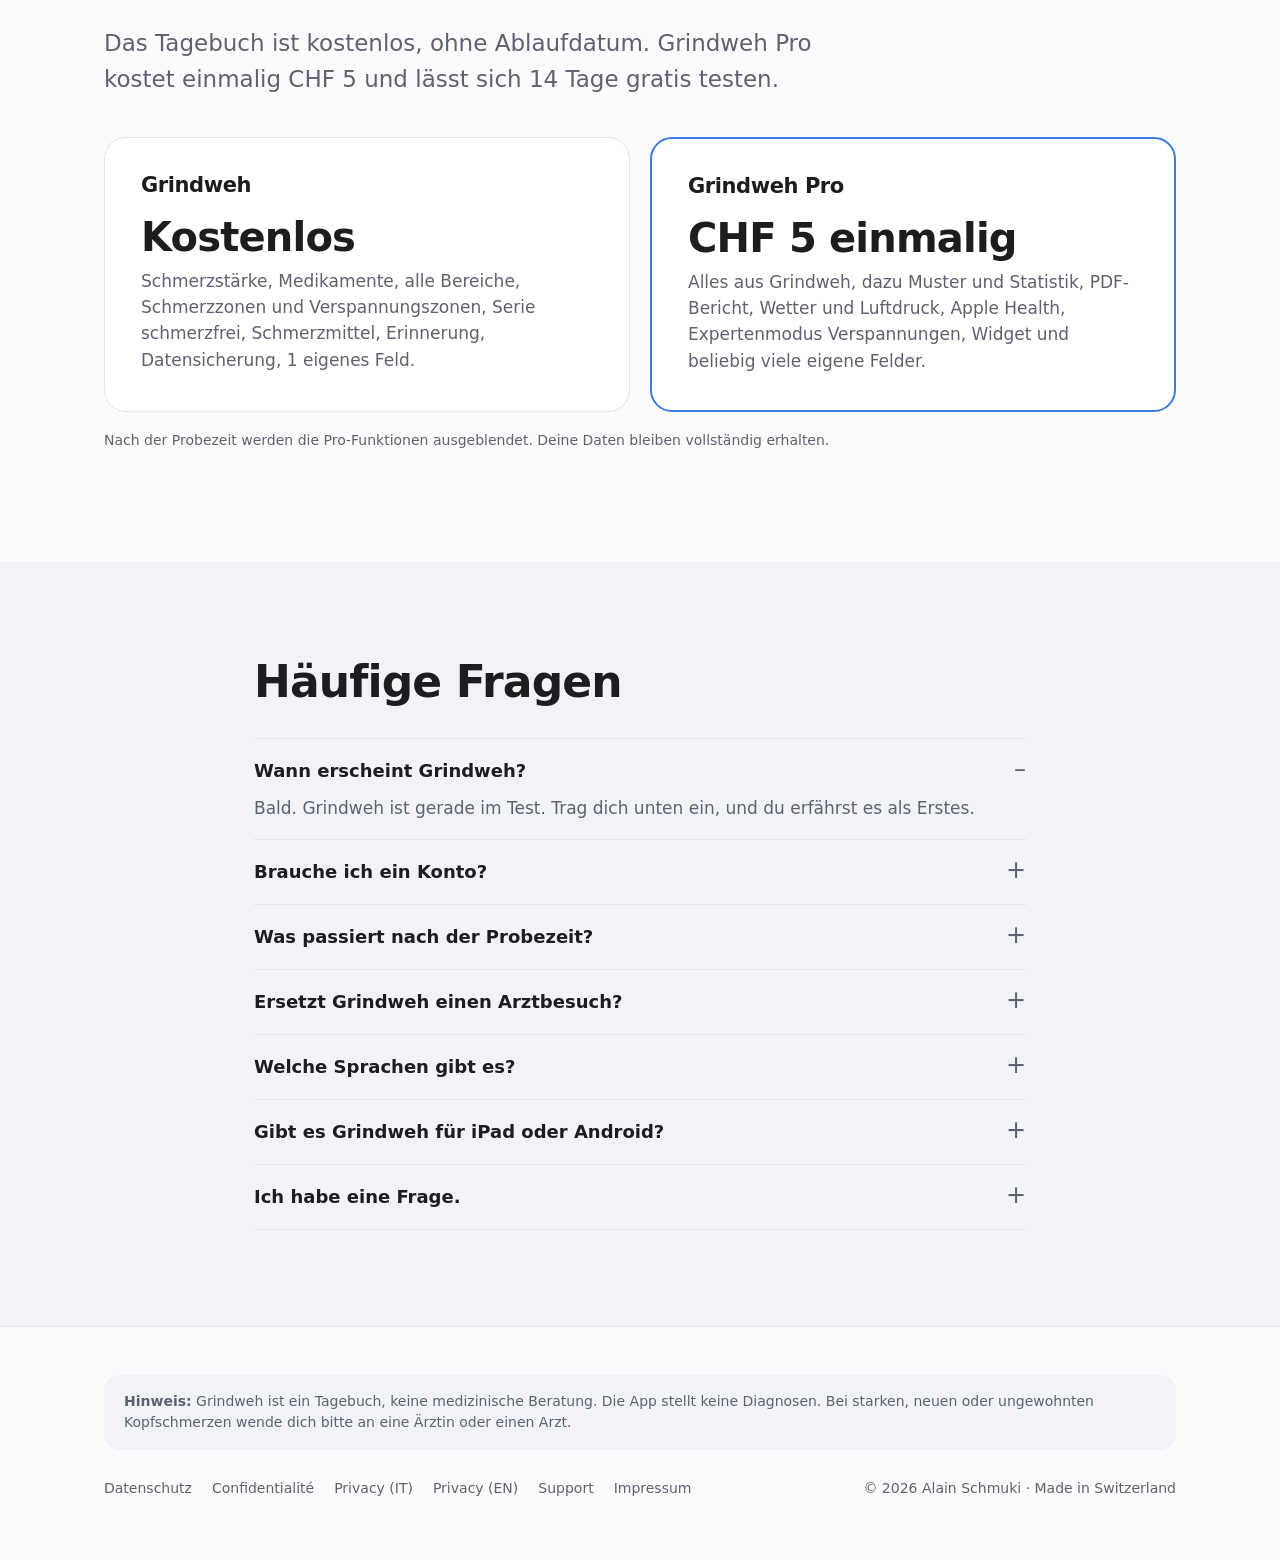
==== commit 2560da95: "DE: Luftdruck-Karte auf den Verlaufstext umstellen Die Überschrift bleibt «Luftdruck.». Der Kartente" ====
--- a/index.html
+++ b/index.html
@@ -62,7 +62,7 @@
 <div class="vis"><picture><source srcset="assets/shots/de/mock_einstellungen1_dark_dark_500.webp" media="(prefers-color-scheme: dark)"><img class="mk" src="assets/shots/de/mock_einstellungen1_light_bright_500.webp" alt="" loading="lazy" width="500" height="1027"></picture><picture><source srcset="assets/shots/de/mock_einstellungen2_light_dark_500.webp" media="(prefers-color-scheme: dark)"><img class="mk" src="assets/shots/de/mock_einstellungen2_dark_bright_500.webp" alt="" loading="lazy" width="500" height="1027"></picture></div></div></section>
 
 <section id="ausserdem"><div class="wrap"><div class="eyebrow">Und ausserdem</div><h2>Kleinigkeiten, die den Alltag leichter machen.</h2>
-<!-- Funktions-Icons: Lucide lucide-static 1.70.0, ISC. Lizenz: assets/icons/LICENSE-lucide.txt --><div class="auch"><div class="card"><svg class="lico" viewBox="0 0 24 24" fill="none" stroke="currentColor" stroke-width="1.75" stroke-linecap="round" stroke-linejoin="round" aria-hidden="true" focusable="false"><path d="M12 2v2" /> <path d="m4.93 4.93 1.41 1.41" /> <path d="M20 12h2" /> <path d="m19.07 4.93-1.41 1.41" /> <path d="M15.947 12.65a4 4 0 0 0-5.925-4.128" /> <path d="M13 22H7a5 5 0 1 1 4.9-6H13a3 3 0 0 1 0 6Z" /></svg><h3>Wetter.</h3><p>Temperatur, Regen und mehr holt Grindweh automatisch dazu.</p></div><div class="card"><svg class="lico" viewBox="0 0 24 24" fill="none" stroke="currentColor" stroke-width="1.75" stroke-linecap="round" stroke-linejoin="round" aria-hidden="true" focusable="false"><path d="m12 14 4-4" /> <path d="M3.34 19a10 10 0 1 1 17.32 0" /></svg><h3>Luftdruck.</h3><p>Die Druckvorschau zeigt, wenn der Luftdruck fällt.</p></div><div class="card"><svg class="lico" viewBox="0 0 24 24" fill="none" stroke="currentColor" stroke-width="1.75" stroke-linecap="round" stroke-linejoin="round" aria-hidden="true" focusable="false"><path d="M6 22a2 2 0 0 1-2-2V4a2 2 0 0 1 2-2h8a2.4 2.4 0 0 1 1.704.706l3.588 3.588A2.4 2.4 0 0 1 20 8v12a2 2 0 0 1-2 2z" /> <path d="M14 2v5a1 1 0 0 0 1 1h5" /> <path d="M10 9H8" /> <path d="M16 13H8" /> <path d="M16 17H8" /></svg><h3>PDF-Bericht.</h3><p>Dein Monat auf einer A4-Seite, bereit für die Arztpraxis.</p></div><div class="card"><svg class="lico" viewBox="0 0 24 24" fill="none" stroke="currentColor" stroke-width="1.75" stroke-linecap="round" stroke-linejoin="round" aria-hidden="true" focusable="false"><rect width="7" height="7" x="3" y="3" rx="1" /> <rect width="7" height="7" x="14" y="3" rx="1" /> <rect width="7" height="7" x="14" y="14" rx="1" /> <rect width="7" height="7" x="3" y="14" rx="1" /></svg><h3>Widget.</h3><p>Dein Tag und deine Woche auf dem Home-Bildschirm.</p></div><div class="card"><svg class="lico" viewBox="0 0 24 24" fill="none" stroke="currentColor" stroke-width="1.75" stroke-linecap="round" stroke-linejoin="round" aria-hidden="true" focusable="false"><path d="M10.268 21a2 2 0 0 0 3.464 0" /> <path d="M3.262 15.326A1 1 0 0 0 4 17h16a1 1 0 0 0 .74-1.673C19.41 13.956 18 12.499 18 8A6 6 0 0 0 6 8c0 4.499-1.411 5.956-2.738 7.326" /></svg><h3>Erinnerungen.</h3><p>Morgen, Mittag und Abend: Grindweh tippt dich an.</p></div><div class="card"><svg class="lico" viewBox="0 0 24 24" fill="none" stroke="currentColor" stroke-width="1.75" stroke-linecap="round" stroke-linejoin="round" aria-hidden="true" focusable="false"><path d="M12 2v13" /> <path d="m16 6-4-4-4 4" /> <path d="M4 12v8a2 2 0 0 0 2 2h12a2 2 0 0 0 2-2v-8" /></svg><h3>Export.</h3><p>Daten als Datei rausholen – unabhängig von iCloud.</p></div><div class="card"><svg class="lico" viewBox="0 0 24 24" fill="none" stroke="currentColor" stroke-width="1.75" stroke-linecap="round" stroke-linejoin="round" aria-hidden="true" focusable="false"><path d="M3 12a9 9 0 1 0 9-9 9.75 9.75 0 0 0-6.74 2.74L3 8" /> <path d="M3 3v5h5" /> <path d="M12 7v5l4 2" /></svg><h3>Backup.</h3><p>Auf Wunsch jede Woche automatisch, als eigene Sicherung.</p></div><div class="card"><svg class="lico" viewBox="0 0 24 24" fill="none" stroke="currentColor" stroke-width="1.75" stroke-linecap="round" stroke-linejoin="round" aria-hidden="true" focusable="false"><path d="m17 18-1.535 1.605a5 5 0 0 1-8-1.5" /> <path d="M17 22v-4h-4" /> <path d="M20.996 15.251A4.5 4.5 0 0 0 17.495 8h-1.79a7 7 0 1 0-12.709 5.607" /> <path d="M7 10v4h4" /> <path d="m7 14 1.535-1.605a5 5 0 0 1 8 1.5" /></svg><h3>iCloud-Synchronisation.</h3><p>Optional über deine private iCloud. In den Einstellungen der App ausschaltbar – dann bleiben die Daten nur auf dem iPhone.</p></div><div class="card"><svg class="lico" viewBox="0 0 24 24" fill="none" stroke="currentColor" stroke-width="1.75" stroke-linecap="round" stroke-linejoin="round" aria-hidden="true" focusable="false"><path d="M14 17H5" /> <path d="M19 7h-9" /> <circle cx="17" cy="17" r="3" /> <circle cx="7" cy="7" r="3" /></svg><h3>Einstellungen.</h3><p>Bereiche, Schwellen und Darstellung nach deinem Gusto.</p></div><div class="card"><svg class="lico" viewBox="0 0 24 24" fill="none" stroke="currentColor" stroke-width="1.75" stroke-linecap="round" stroke-linejoin="round" aria-hidden="true" focusable="false"><path d="M16 5H3" /> <path d="M11 12H3" /> <path d="M16 19H3" /> <path d="M18 9v6" /> <path d="M21 12h-6" /></svg><h3>Eigene Felder.</h3><p>Was fehlt, ergänzt du selbst – beliebig viele mit Pro.</p></div></div></div></section>
+<!-- Funktions-Icons: Lucide lucide-static 1.70.0, ISC. Lizenz: assets/icons/LICENSE-lucide.txt --><div class="auch"><div class="card"><svg class="lico" viewBox="0 0 24 24" fill="none" stroke="currentColor" stroke-width="1.75" stroke-linecap="round" stroke-linejoin="round" aria-hidden="true" focusable="false"><path d="M12 2v2" /> <path d="m4.93 4.93 1.41 1.41" /> <path d="M20 12h2" /> <path d="m19.07 4.93-1.41 1.41" /> <path d="M15.947 12.65a4 4 0 0 0-5.925-4.128" /> <path d="M13 22H7a5 5 0 1 1 4.9-6H13a3 3 0 0 1 0 6Z" /></svg><h3>Wetter.</h3><p>Temperatur, Regen und mehr holt Grindweh automatisch dazu.</p></div><div class="card"><svg class="lico" viewBox="0 0 24 24" fill="none" stroke="currentColor" stroke-width="1.75" stroke-linecap="round" stroke-linejoin="round" aria-hidden="true" focusable="false"><path d="m12 14 4-4" /> <path d="M3.34 19a10 10 0 1 1 17.32 0" /></svg><h3>Luftdruck.</h3><p>Grindweh zeigt dir den Luftdruckverlauf und hebt starke Änderungen hervor.</p></div><div class="card"><svg class="lico" viewBox="0 0 24 24" fill="none" stroke="currentColor" stroke-width="1.75" stroke-linecap="round" stroke-linejoin="round" aria-hidden="true" focusable="false"><path d="M6 22a2 2 0 0 1-2-2V4a2 2 0 0 1 2-2h8a2.4 2.4 0 0 1 1.704.706l3.588 3.588A2.4 2.4 0 0 1 20 8v12a2 2 0 0 1-2 2z" /> <path d="M14 2v5a1 1 0 0 0 1 1h5" /> <path d="M10 9H8" /> <path d="M16 13H8" /> <path d="M16 17H8" /></svg><h3>PDF-Bericht.</h3><p>Dein Monat auf einer A4-Seite, bereit für die Arztpraxis.</p></div><div class="card"><svg class="lico" viewBox="0 0 24 24" fill="none" stroke="currentColor" stroke-width="1.75" stroke-linecap="round" stroke-linejoin="round" aria-hidden="true" focusable="false"><rect width="7" height="7" x="3" y="3" rx="1" /> <rect width="7" height="7" x="14" y="3" rx="1" /> <rect width="7" height="7" x="14" y="14" rx="1" /> <rect width="7" height="7" x="3" y="14" rx="1" /></svg><h3>Widget.</h3><p>Dein Tag und deine Woche auf dem Home-Bildschirm.</p></div><div class="card"><svg class="lico" viewBox="0 0 24 24" fill="none" stroke="currentColor" stroke-width="1.75" stroke-linecap="round" stroke-linejoin="round" aria-hidden="true" focusable="false"><path d="M10.268 21a2 2 0 0 0 3.464 0" /> <path d="M3.262 15.326A1 1 0 0 0 4 17h16a1 1 0 0 0 .74-1.673C19.41 13.956 18 12.499 18 8A6 6 0 0 0 6 8c0 4.499-1.411 5.956-2.738 7.326" /></svg><h3>Erinnerungen.</h3><p>Morgen, Mittag und Abend: Grindweh tippt dich an.</p></div><div class="card"><svg class="lico" viewBox="0 0 24 24" fill="none" stroke="currentColor" stroke-width="1.75" stroke-linecap="round" stroke-linejoin="round" aria-hidden="true" focusable="false"><path d="M12 2v13" /> <path d="m16 6-4-4-4 4" /> <path d="M4 12v8a2 2 0 0 0 2 2h12a2 2 0 0 0 2-2v-8" /></svg><h3>Export.</h3><p>Daten als Datei rausholen – unabhängig von iCloud.</p></div><div class="card"><svg class="lico" viewBox="0 0 24 24" fill="none" stroke="currentColor" stroke-width="1.75" stroke-linecap="round" stroke-linejoin="round" aria-hidden="true" focusable="false"><path d="M3 12a9 9 0 1 0 9-9 9.75 9.75 0 0 0-6.74 2.74L3 8" /> <path d="M3 3v5h5" /> <path d="M12 7v5l4 2" /></svg><h3>Backup.</h3><p>Auf Wunsch jede Woche automatisch, als eigene Sicherung.</p></div><div class="card"><svg class="lico" viewBox="0 0 24 24" fill="none" stroke="currentColor" stroke-width="1.75" stroke-linecap="round" stroke-linejoin="round" aria-hidden="true" focusable="false"><path d="m17 18-1.535 1.605a5 5 0 0 1-8-1.5" /> <path d="M17 22v-4h-4" /> <path d="M20.996 15.251A4.5 4.5 0 0 0 17.495 8h-1.79a7 7 0 1 0-12.709 5.607" /> <path d="M7 10v4h4" /> <path d="m7 14 1.535-1.605a5 5 0 0 1 8 1.5" /></svg><h3>iCloud-Synchronisation.</h3><p>Optional über deine private iCloud. In den Einstellungen der App ausschaltbar – dann bleiben die Daten nur auf dem iPhone.</p></div><div class="card"><svg class="lico" viewBox="0 0 24 24" fill="none" stroke="currentColor" stroke-width="1.75" stroke-linecap="round" stroke-linejoin="round" aria-hidden="true" focusable="false"><path d="M14 17H5" /> <path d="M19 7h-9" /> <circle cx="17" cy="17" r="3" /> <circle cx="7" cy="7" r="3" /></svg><h3>Einstellungen.</h3><p>Bereiche, Schwellen und Darstellung nach deinem Gusto.</p></div><div class="card"><svg class="lico" viewBox="0 0 24 24" fill="none" stroke="currentColor" stroke-width="1.75" stroke-linecap="round" stroke-linejoin="round" aria-hidden="true" focusable="false"><path d="M16 5H3" /> <path d="M11 12H3" /> <path d="M16 19H3" /> <path d="M18 9v6" /> <path d="M21 12h-6" /></svg><h3>Eigene Felder.</h3><p>Was fehlt, ergänzt du selbst – beliebig viele mit Pro.</p></div></div></div></section>
 
 <section class="alt" id="datenschutz"><div class="wrap"><div class="privacy"><div class="eyebrow" style="color:#FFB4A6">Datenschutz</div><h2>Deine Daten bleiben bei dir: auf deinem iPhone und, falls aktiviert, in deiner privaten iCloud.</h2>
 <p class="lead">Kein Konto, kein eigener Server, keine Werbung, kein Tracking. Gesundheitsdaten sind privat. Die iCloud-Synchronisation ist optional und läuft über deine private iCloud, nicht über uns. In den Einstellungen der App kannst du sie ausschalten; dann bleiben die Daten nur lokal auf dem iPhone – dein Apple-Konto bleibt davon unberührt. Export und wöchentliches Backup bleiben eigene Funktionen. Wetter und Luftdruck kommen von Apple, Apple Health nutzt du nur, wenn du es freigibst.</p>
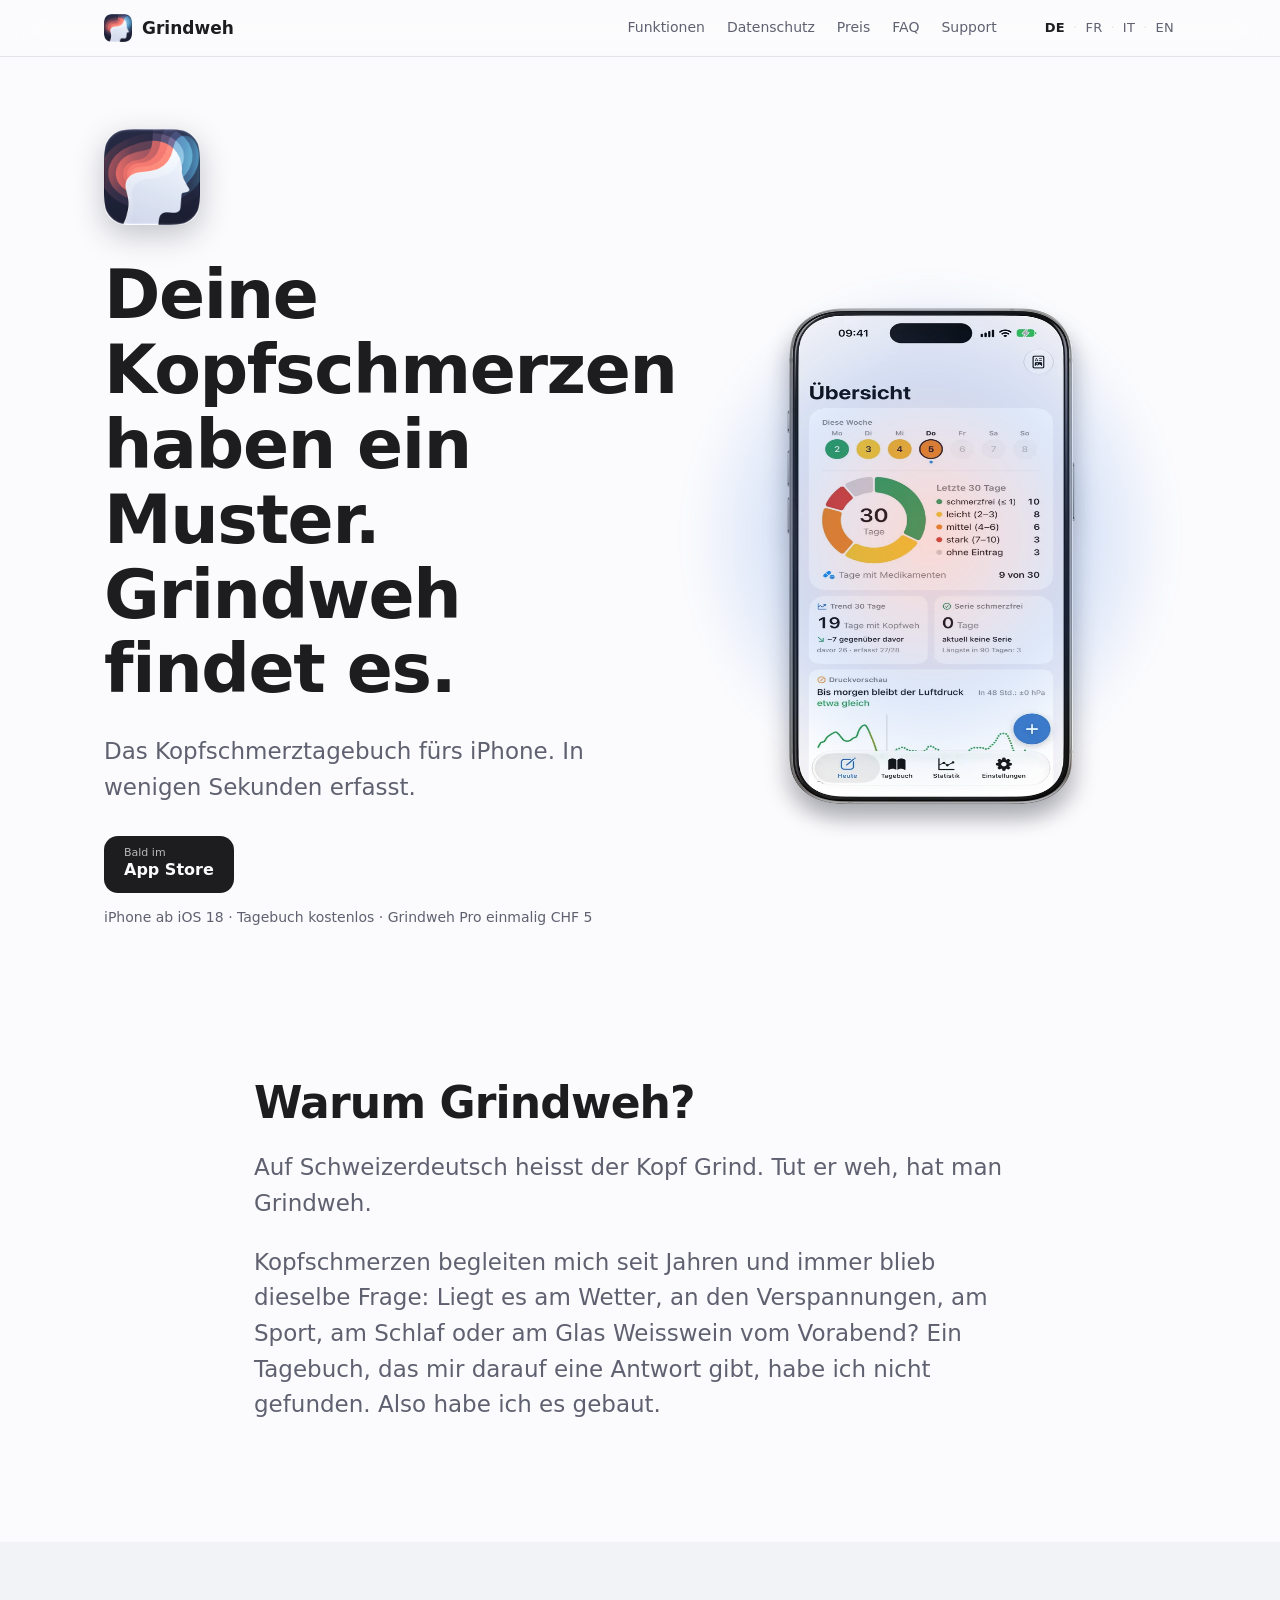
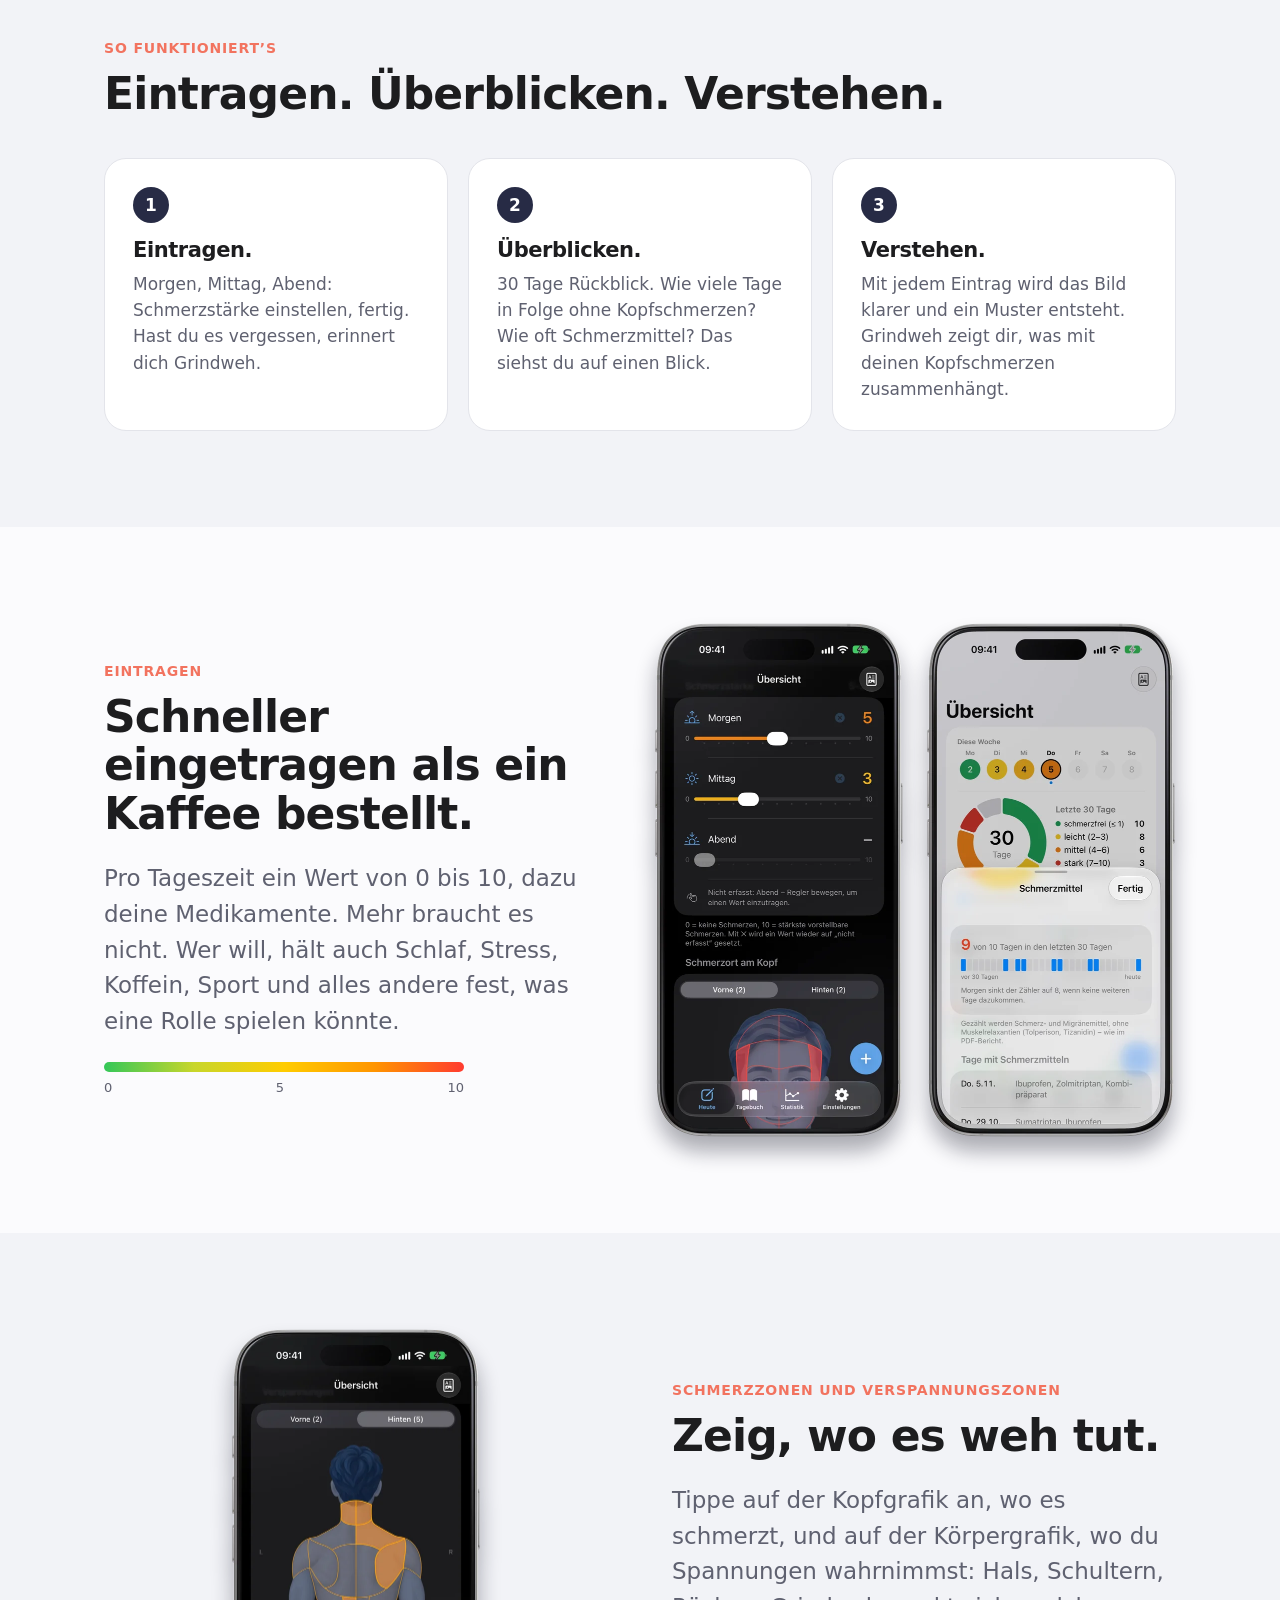
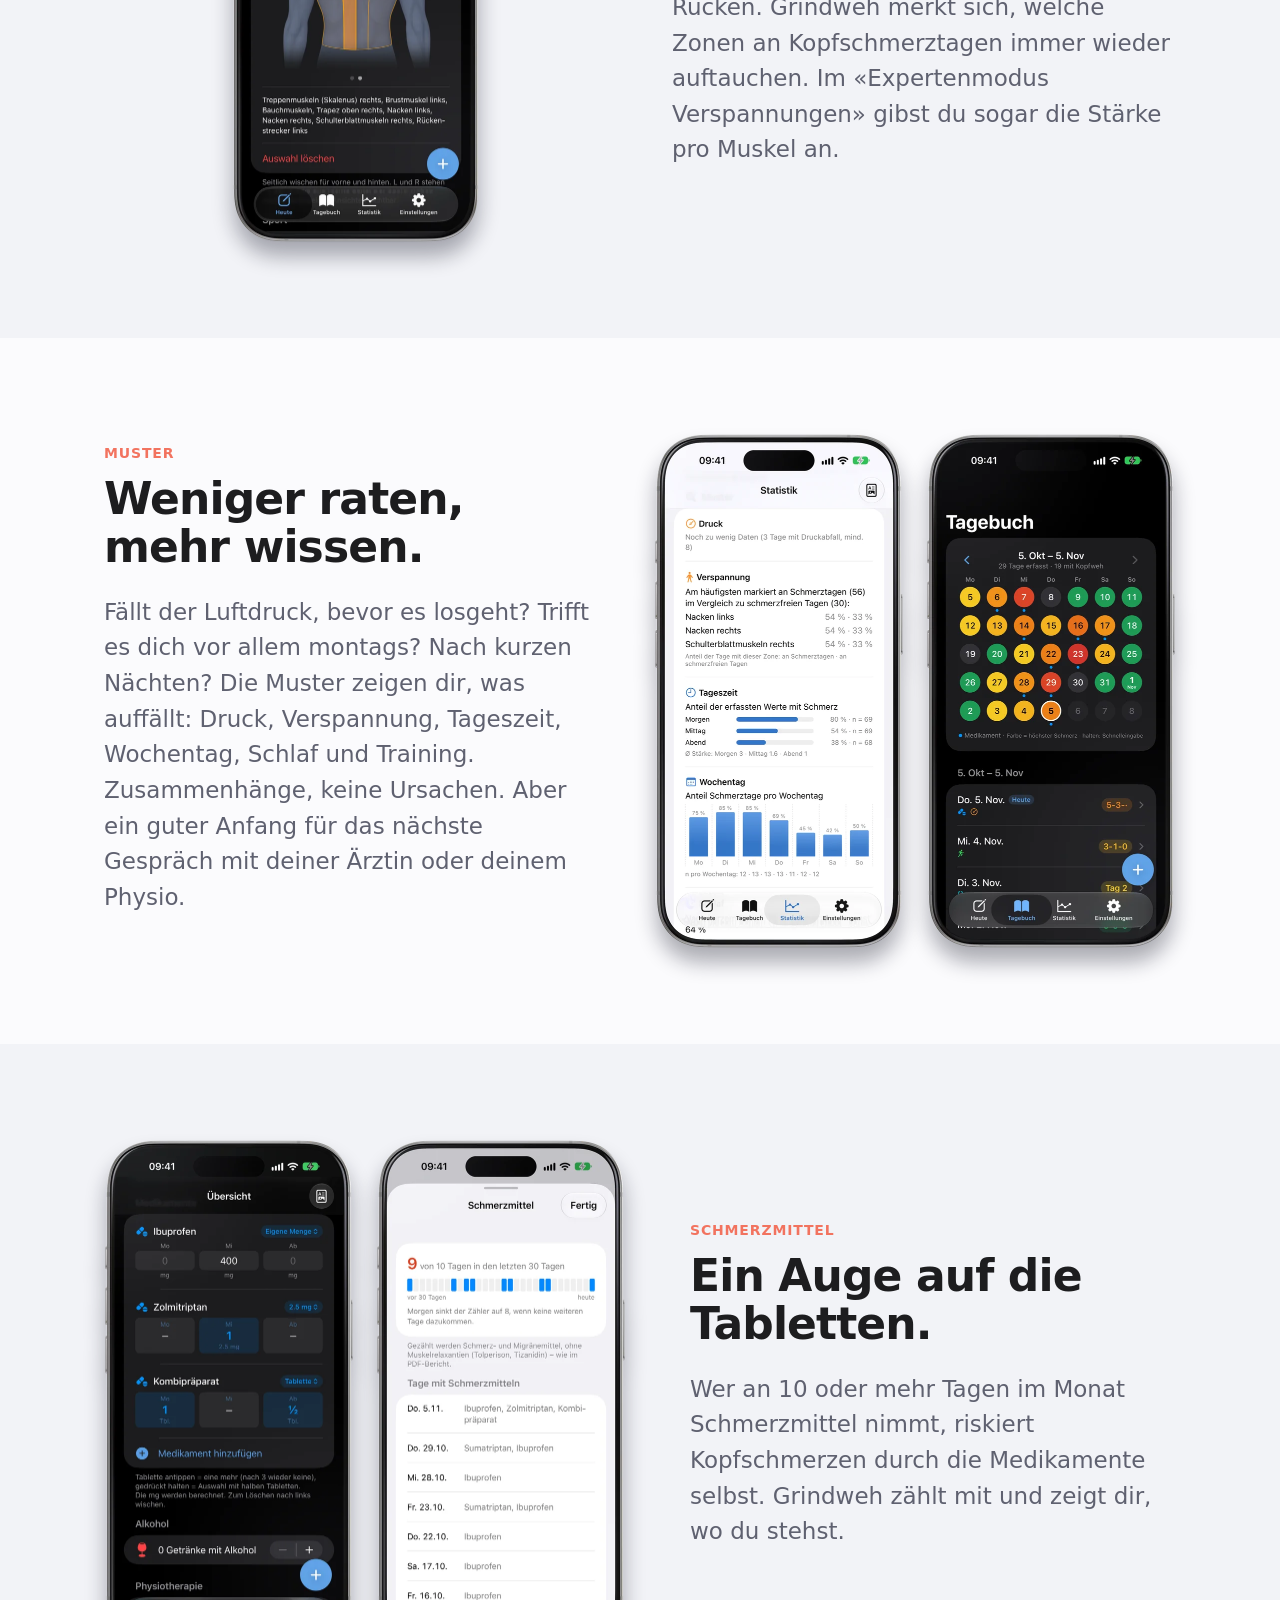
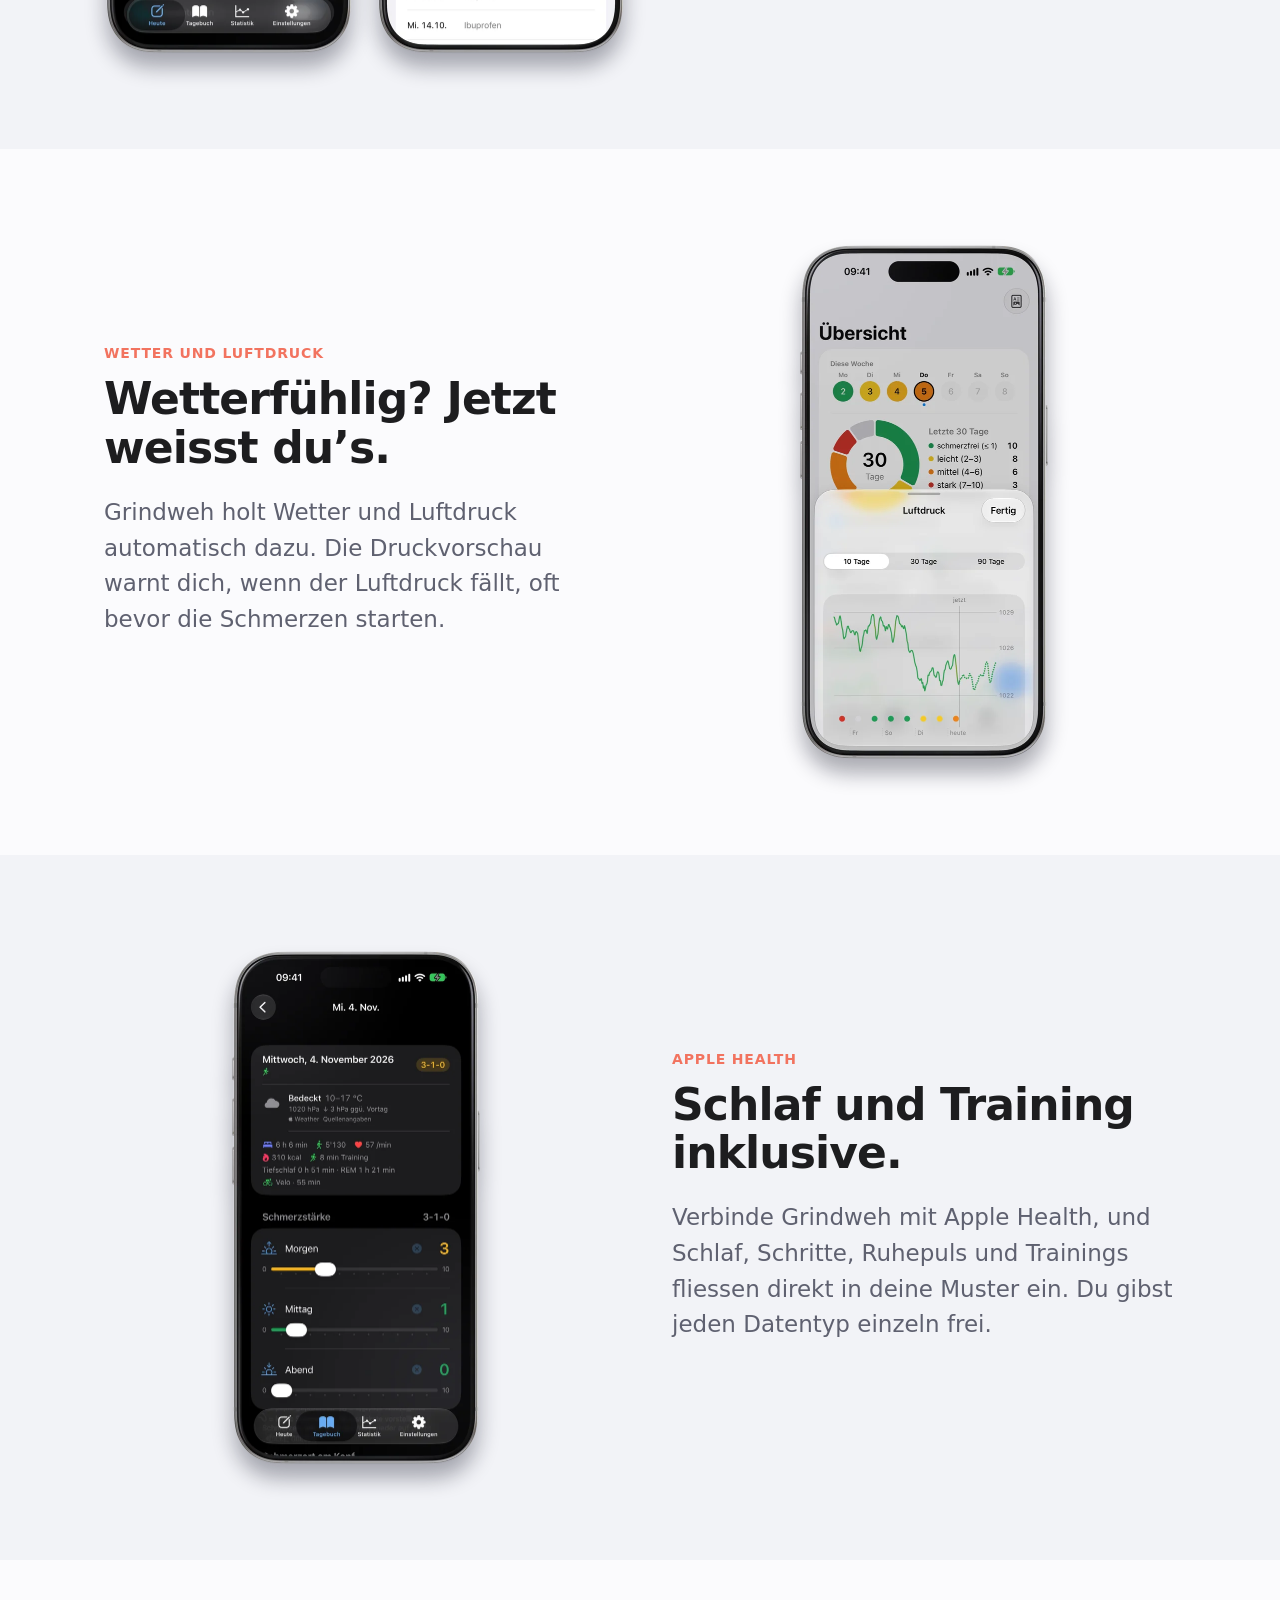
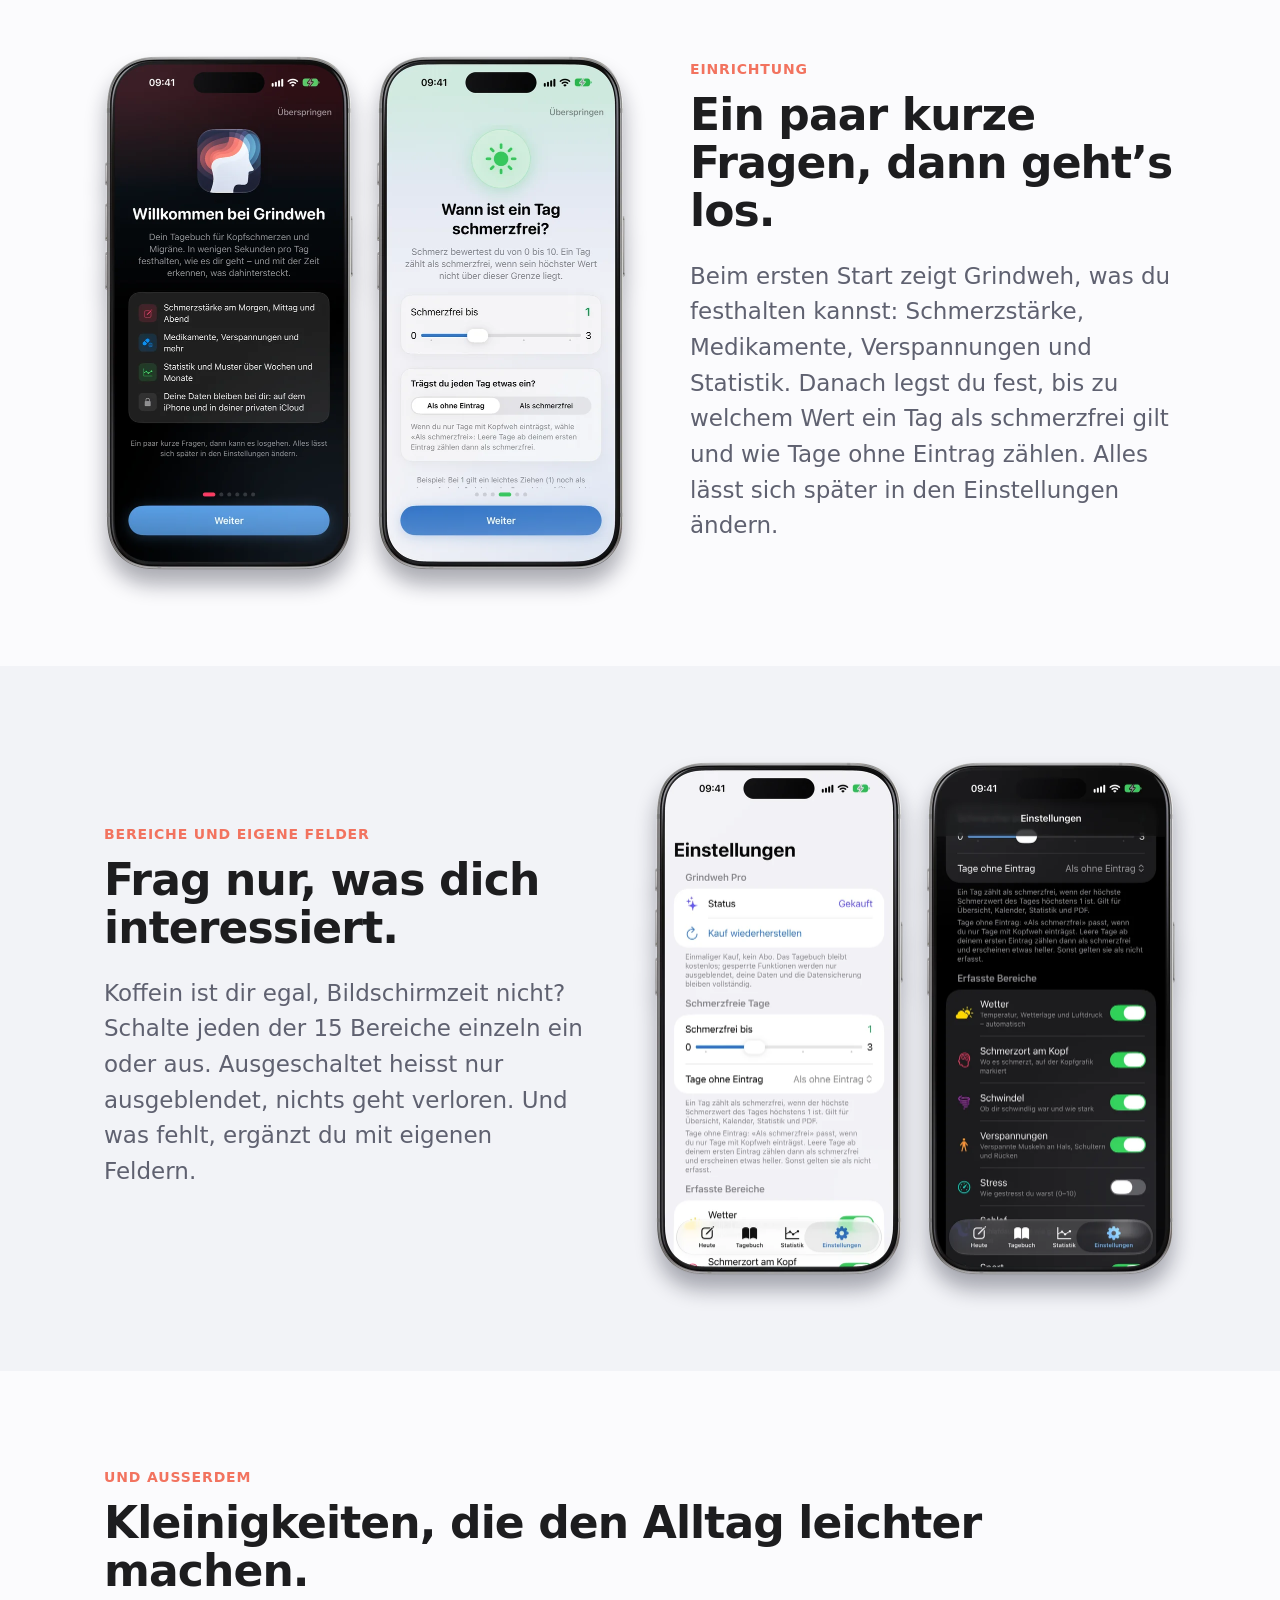
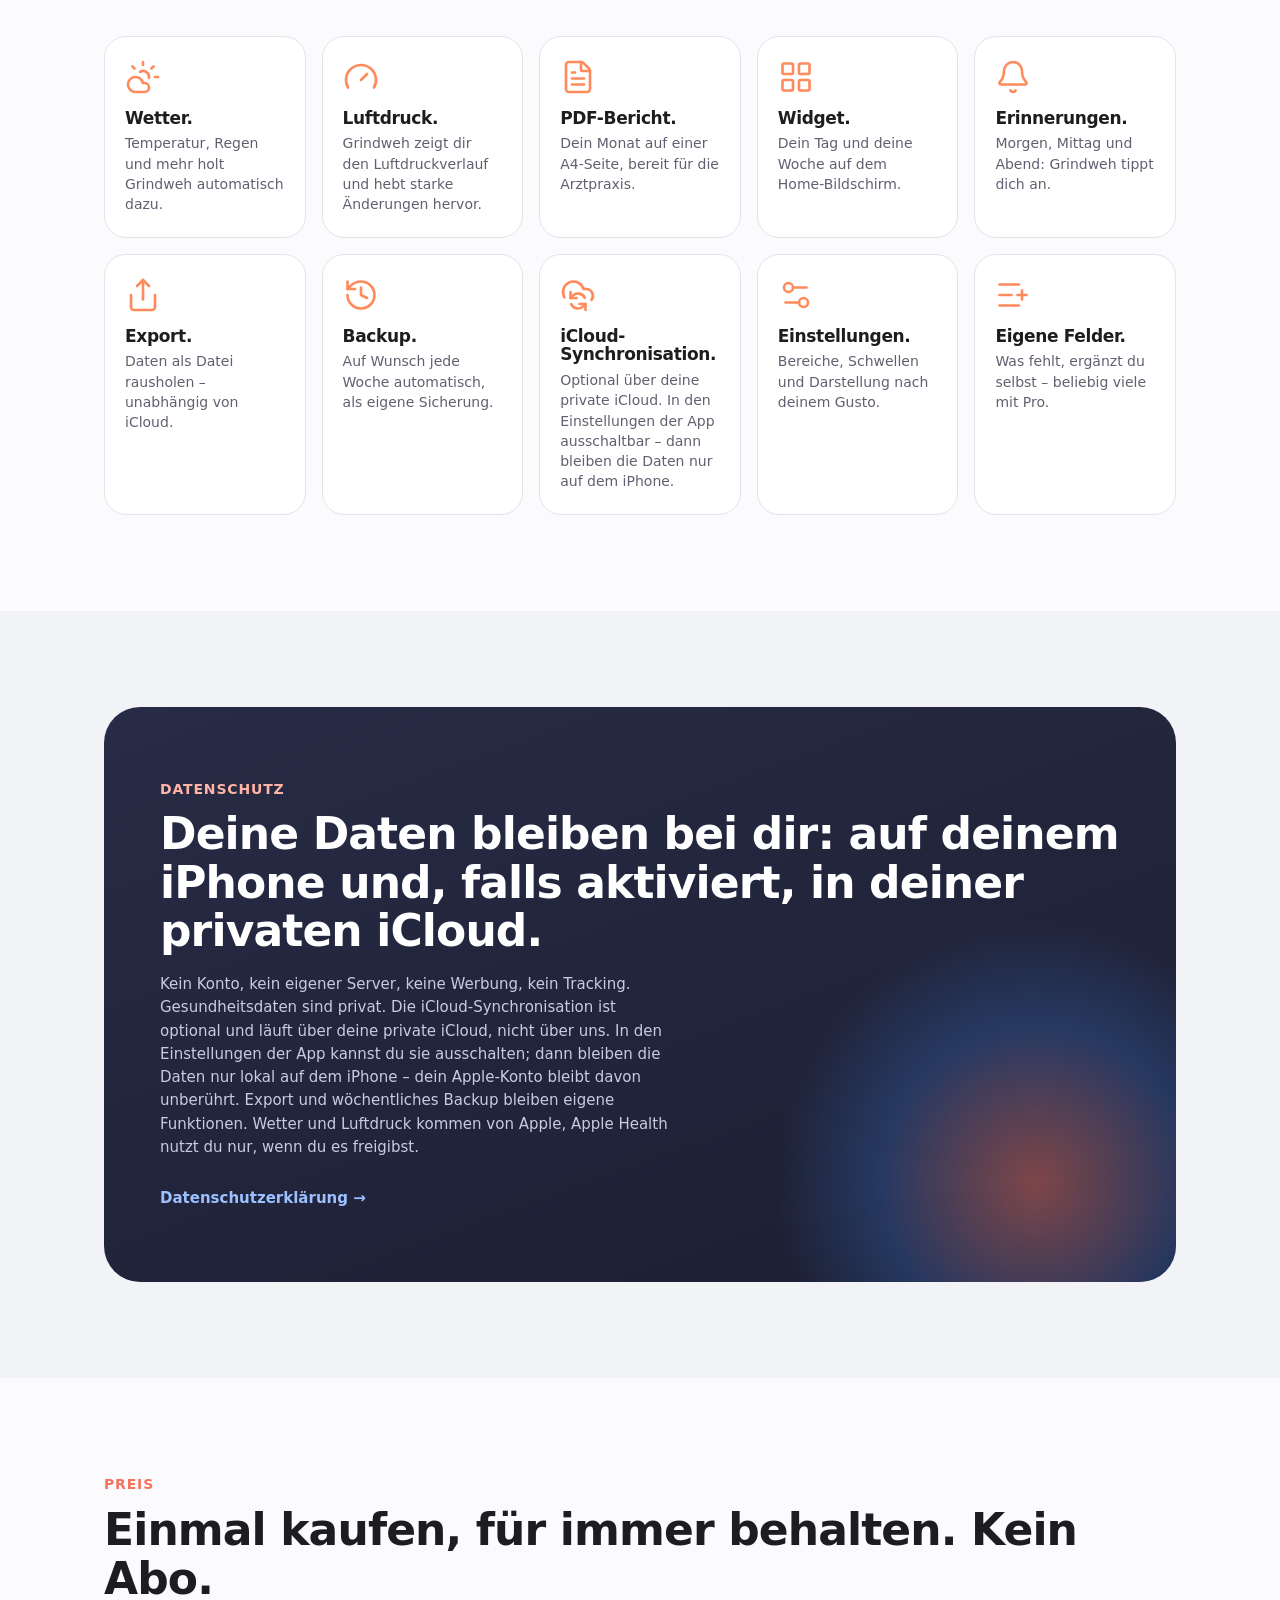
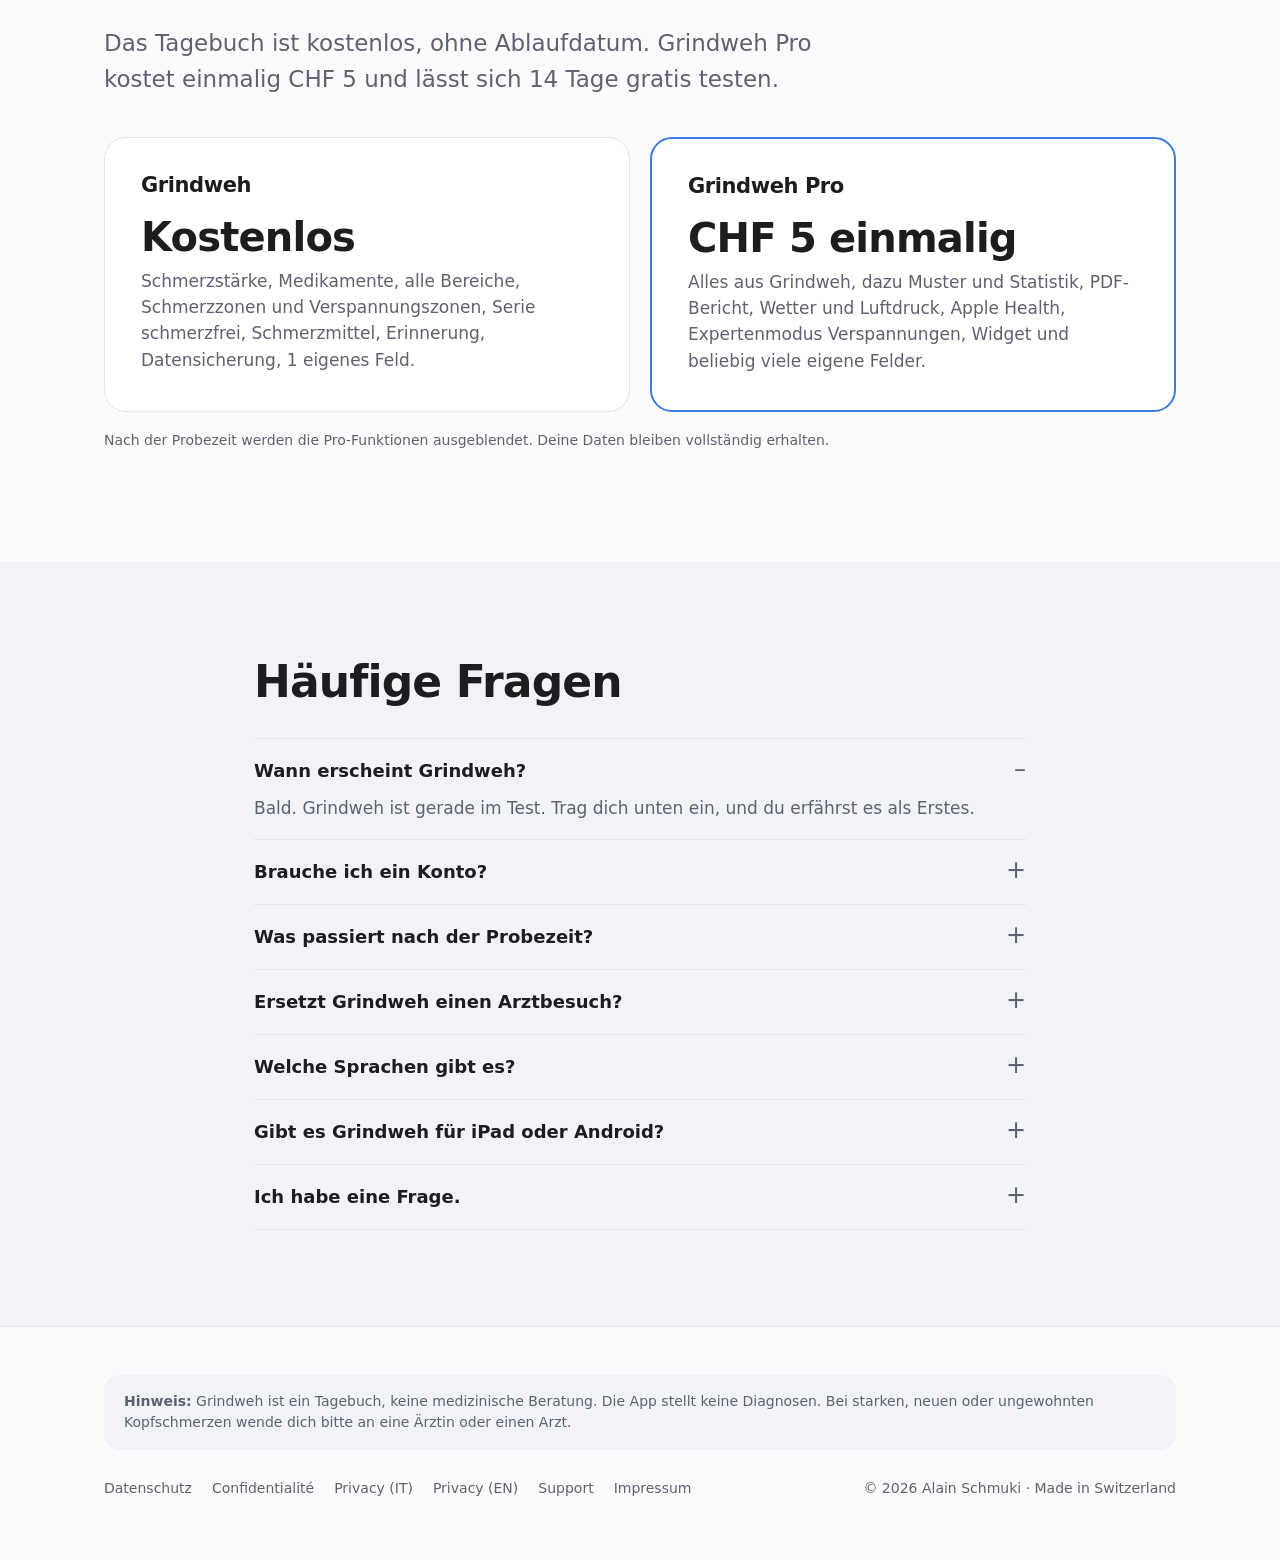
==== commit 6e7f234e: "DE: Schatten in die Mockups backen und Impressum ergänzen Die deutschen iPhone-WebPs tragen den weic" ====
--- a/index.html
+++ b/index.html
@@ -1,13 +1,16 @@
 <!doctype html><html lang="de-CH"><head><meta charset="utf-8"><meta name="viewport" content="width=device-width,initial-scale=1"><title>Grindweh – Kopfschmerztagebuch fürs iPhone</title><meta name="description" content="Grindweh – das Kopfschmerztagebuch fürs iPhone. Schnell erfasst, Muster erkennen, Daten bei dir: iPhone und private iCloud."><link rel="icon" href="assets/icon.png"><link rel="stylesheet" href="assets/style.css"><link rel="alternate" hreflang="de-CH" href="https://grindweh.app/"><link rel="alternate" hreflang="fr-CH" href="https://grindweh.app/index-fr.html"><link rel="alternate" hreflang="it-CH" href="https://grindweh.app/index-it.html"><link rel="alternate" hreflang="en" href="https://grindweh.app/index-en.html"><link rel="alternate" hreflang="x-default" href="https://grindweh.app/"><style>
-.mk{width:250px;height:auto;display:block;filter:drop-shadow(0 30px 40px rgba(20,22,40,.35))}
-.mk.hero{width:290px}
+.mk{--phone:250px;width:calc(var(--phone) * 620 / 500);height:calc(var(--phone) * 1167 / 500);display:block;margin:calc(var(--phone) * -30 / 500) calc(var(--phone) * -60 / 500) calc(var(--phone) * -110 / 500) calc(var(--phone) * -60 / 500);aspect-ratio:620 / 1167}
+.mk.hero{--phone:290px}
+.stage>picture,.feat .vis>picture{width:250px;height:calc(250px * 1027 / 500);flex:none;min-height:0;overflow:visible}
+.stage>picture:has(.mk.hero){width:290px;height:calc(290px * 1027 / 500)}
+.hero{overflow:visible}
 .auch{display:grid;grid-template-columns:repeat(5,1fr);gap:16px;margin-top:40px}
 .auch .card{padding:22px 20px}
 .auch .card h3{font-size:17px;margin:0 0 6px}
 .auch .card p{font-size:14px;line-height:1.45}
-@media(prefers-color-scheme:dark){.mk{filter:drop-shadow(0 30px 40px rgba(0,0,0,.6))}.auch .card{background:rgba(255,255,255,.04)}}
+@media(prefers-color-scheme:dark){.auch .card{background:rgba(255,255,255,.04)}}
 @media(max-width:980px){.auch{grid-template-columns:repeat(2,1fr)}}
-@media(max-width:520px){.feat .vis picture:nth-child(2){display:none}.auch{grid-template-columns:1fr}.mk.hero{width:260px}}
+@media(max-width:520px){.feat .vis picture:nth-child(2){display:none}.auch{grid-template-columns:1fr}.mk.hero{--phone:260px}.stage>picture:has(.mk.hero){width:260px;height:calc(260px * 1027 / 500)}}
 </style></head><body><nav><div class="wrap"><a class="brand" href="index.html"><img src="assets/icon.png" alt="">Grindweh</a><div class="links"><a href="#funktionen">Funktionen</a><a href="#datenschutz">Datenschutz</a><a href="#preis">Preis</a><a href="#faq">FAQ</a><a href="support.html">Support</a></div><div class="lang"><a href="index.html" lang="de" hreflang="de" aria-current="true">DE</a><span>·</span><a href="index-fr.html" lang="fr" hreflang="fr">FR</a><span>·</span><a href="index-it.html" lang="it" hreflang="it">IT</a><span>·</span><a href="index-en.html" lang="en" hreflang="en">EN</a></div></div></nav>
 <header class="hero"><div class="wrap"><div>
 <img class="icon" src="assets/icon.png" alt="App-Icon Grindweh">
@@ -15,7 +18,7 @@
 <p class="lead">Das Kopfschmerztagebuch fürs iPhone. In wenigen Sekunden erfasst.</p>
 <div class="ctas"><span class="badge"><span><small>Bald im</small>App Store</span></span></div>
 <p class="note">iPhone ab iOS 18 · Tagebuch kostenlos · Grindweh Pro einmalig CHF 5</p></div>
-<div class="stage"><div class="glow"></div><picture><source srcset="assets/shots/de/mock_uebersicht_dark_dark_500.webp" media="(prefers-color-scheme: dark)"><img class="mk hero" src="assets/shots/de/mock_uebersicht_light_bright_500.webp" alt="" loading="lazy" width="500" height="1027"></picture></div></div></header>
+<div class="stage"><div class="glow"></div><picture><source srcset="assets/shots/de/mock_uebersicht_dark_dark_500.webp" media="(prefers-color-scheme: dark)"><img class="mk hero" src="assets/shots/de/mock_uebersicht_light_bright_500.webp" alt="" loading="lazy" width="620" height="1167"></picture></div></div></header>
 
 <section id="warum"><div class="wrap" style="max-width:820px"><h2>Warum Grindweh?</h2>
 <p class="lead">Auf Schweizerdeutsch heisst der Kopf Grind. Tut er weh, hat man Grindweh.</p>
@@ -31,35 +34,35 @@
 <section id="funktionen"><div class="wrap feat"><div class="txt"><div class="eyebrow">Eintragen</div><h2>Schneller eingetragen als ein Kaffee bestellt.</h2>
 <p class="lead">Pro Tageszeit ein Wert von 0 bis 10, dazu deine Medikamente. Mehr braucht es nicht. Wer will, hält auch Schlaf, Stress, Koffein, Sport und alles andere fest, was eine Rolle spielen könnte.</p>
 <div class="scale"></div><div class="scalel"><span>0</span><span>5</span><span>10</span></div></div>
-<div class="vis"><picture><source srcset="assets/shots/de/mock_erfassen_light_dark_500.webp" media="(prefers-color-scheme: dark)"><img class="mk" src="assets/shots/de/mock_erfassen_dark_bright_500.webp" alt="" loading="lazy" width="500" height="1027"></picture><picture><source srcset="assets/shots/de/mock_medikamente_dark_dark_500.webp" media="(prefers-color-scheme: dark)"><img class="mk" src="assets/shots/de/mock_medikamente_light_bright_500.webp" alt="" loading="lazy" width="500" height="1027"></picture></div></div></section>
+<div class="vis"><picture><source srcset="assets/shots/de/mock_erfassen_light_dark_500.webp" media="(prefers-color-scheme: dark)"><img class="mk" src="assets/shots/de/mock_erfassen_dark_bright_500.webp" alt="" loading="lazy" width="620" height="1167"></picture><picture><source srcset="assets/shots/de/mock_medikamente_dark_dark_500.webp" media="(prefers-color-scheme: dark)"><img class="mk" src="assets/shots/de/mock_medikamente_light_bright_500.webp" alt="" loading="lazy" width="620" height="1167"></picture></div></div></section>
 
 <section class="alt"><div class="wrap feat rev"><div class="txt"><div class="eyebrow">Schmerzzonen und Verspannungszonen</div><h2>Zeig, wo es weh tut.</h2>
 <p class="lead">Tippe auf der Kopfgrafik an, wo es schmerzt, und auf der Körpergrafik, wo du Spannungen wahrnimmst: Hals, Schultern, Rücken. Grindweh merkt sich, welche Zonen an Kopfschmerztagen immer wieder auftauchen. Im «Expertenmodus Verspannungen» gibst du sogar die Stärke pro Muskel an.</p></div>
-<div class="vis"><picture><source srcset="assets/shots/de/mock_verspannung_light_dark_500.webp" media="(prefers-color-scheme: dark)"><img class="mk" src="assets/shots/de/mock_verspannung_dark_bright_500.webp" alt="" loading="lazy" width="500" height="1027"></picture></div></div></section>
+<div class="vis"><picture><source srcset="assets/shots/de/mock_verspannung_light_dark_500.webp" media="(prefers-color-scheme: dark)"><img class="mk" src="assets/shots/de/mock_verspannung_dark_bright_500.webp" alt="" loading="lazy" width="620" height="1167"></picture></div></div></section>
 
 <section><div class="wrap feat"><div class="txt"><div class="eyebrow">Muster</div><h2>Weniger raten, mehr wissen.</h2>
 <p class="lead">Fällt der Luftdruck, bevor es losgeht? Trifft es dich vor allem montags? Nach kurzen Nächten? Die Muster zeigen dir, was auffällt: Druck, Verspannung, Tageszeit, Wochentag, Schlaf und Training. Zusammenhänge, keine Ursachen. Aber ein guter Anfang für das nächste Gespräch mit deiner Ärztin oder deinem Physio.</p></div>
-<div class="vis"><picture><source srcset="assets/shots/de/mock_muster_dark_dark_500.webp" media="(prefers-color-scheme: dark)"><img class="mk" src="assets/shots/de/mock_muster_light_bright_500.webp" alt="" loading="lazy" width="500" height="1027"></picture><picture><source srcset="assets/shots/de/mock_kalender_light_dark_500.webp" media="(prefers-color-scheme: dark)"><img class="mk" src="assets/shots/de/mock_kalender_dark_bright_500.webp" alt="" loading="lazy" width="500" height="1027"></picture></div></div></section>
+<div class="vis"><picture><source srcset="assets/shots/de/mock_muster_dark_dark_500.webp" media="(prefers-color-scheme: dark)"><img class="mk" src="assets/shots/de/mock_muster_light_bright_500.webp" alt="" loading="lazy" width="620" height="1167"></picture><picture><source srcset="assets/shots/de/mock_kalender_light_dark_500.webp" media="(prefers-color-scheme: dark)"><img class="mk" src="assets/shots/de/mock_kalender_dark_bright_500.webp" alt="" loading="lazy" width="620" height="1167"></picture></div></div></section>
 
 <section class="alt"><div class="wrap feat rev"><div class="txt"><div class="eyebrow">Schmerzmittel</div><h2>Ein Auge auf die Tabletten.</h2>
 <p class="lead">Wer an 10 oder mehr Tagen im Monat Schmerzmittel nimmt, riskiert Kopfschmerzen durch die Medikamente selbst. Grindweh zählt mit und zeigt dir, wo du stehst.</p></div>
-<div class="vis"><picture><source srcset="assets/shots/de/mock_tabletten_light_dark_500.webp" media="(prefers-color-scheme: dark)"><img class="mk" src="assets/shots/de/mock_tabletten_dark_bright_500.webp" alt="" loading="lazy" width="500" height="1027"></picture><picture><source srcset="assets/shots/de/mock_schmerzmittel_popup_dark_dark_500.webp" media="(prefers-color-scheme: dark)"><img class="mk" src="assets/shots/de/mock_schmerzmittel_popup_light_bright_500.webp" alt="" loading="lazy" width="500" height="1027"></picture></div></div></section>
+<div class="vis"><picture><source srcset="assets/shots/de/mock_tabletten_light_dark_500.webp" media="(prefers-color-scheme: dark)"><img class="mk" src="assets/shots/de/mock_tabletten_dark_bright_500.webp" alt="" loading="lazy" width="620" height="1167"></picture><picture><source srcset="assets/shots/de/mock_schmerzmittel_popup_dark_dark_500.webp" media="(prefers-color-scheme: dark)"><img class="mk" src="assets/shots/de/mock_schmerzmittel_popup_light_bright_500.webp" alt="" loading="lazy" width="620" height="1167"></picture></div></div></section>
 
 <section><div class="wrap feat"><div class="txt"><div class="eyebrow">Wetter und Luftdruck</div><h2>Wetterfühlig? Jetzt weisst du’s.</h2>
 <p class="lead">Grindweh holt Wetter und Luftdruck automatisch dazu. Die Druckvorschau warnt dich, wenn der Luftdruck fällt, oft bevor die Schmerzen starten.</p></div>
-<div class="vis"><picture><source srcset="assets/shots/de/mock_bericht_dark_dark_500.webp" media="(prefers-color-scheme: dark)"><img class="mk" src="assets/shots/de/mock_bericht_light_bright_500.webp" alt="" loading="lazy" width="500" height="1027"></picture></div></div></section>
+<div class="vis"><picture><source srcset="assets/shots/de/mock_bericht_dark_dark_500.webp" media="(prefers-color-scheme: dark)"><img class="mk" src="assets/shots/de/mock_bericht_light_bright_500.webp" alt="" loading="lazy" width="620" height="1167"></picture></div></div></section>
 
 <section class="alt"><div class="wrap feat rev"><div class="txt"><div class="eyebrow">Apple Health</div><h2>Schlaf und Training inklusive.</h2>
 <p class="lead">Verbinde Grindweh mit Apple Health, und Schlaf, Schritte, Ruhepuls und Trainings fliessen direkt in deine Muster ein. Du gibst jeden Datentyp einzeln frei.</p></div>
-<div class="vis"><picture><source srcset="assets/shots/de/mock_tag_light_dark_500.webp" media="(prefers-color-scheme: dark)"><img class="mk" src="assets/shots/de/mock_tag_dark_bright_500.webp" alt="" loading="lazy" width="500" height="1027"></picture></div></div></section>
+<div class="vis"><picture><source srcset="assets/shots/de/mock_tag_light_dark_500.webp" media="(prefers-color-scheme: dark)"><img class="mk" src="assets/shots/de/mock_tag_dark_bright_500.webp" alt="" loading="lazy" width="620" height="1167"></picture></div></div></section>
 
 <section id="onboarding"><div class="wrap feat rev"><div class="txt"><div class="eyebrow">Einrichtung</div><h2>Ein paar kurze Fragen, dann geht’s los.</h2>
 <p class="lead">Beim ersten Start zeigt Grindweh, was du festhalten kannst: Schmerzstärke, Medikamente, Verspannungen und Statistik. Danach legst du fest, bis zu welchem Wert ein Tag als schmerzfrei gilt und wie Tage ohne Eintrag zählen. Alles lässt sich später in den Einstellungen ändern.</p></div>
-<div class="vis"><picture><source srcset="assets/shots/de/mock_onboarding1_light_dark_500.webp" media="(prefers-color-scheme: dark)"><img class="mk" src="assets/shots/de/mock_onboarding1_dark_bright_500.webp" alt="" loading="lazy" width="500" height="1027"></picture><picture><source srcset="assets/shots/de/mock_onboarding2_dark_dark_500.webp" media="(prefers-color-scheme: dark)"><img class="mk" src="assets/shots/de/mock_onboarding2_light_bright_500.webp" alt="" loading="lazy" width="500" height="1027"></picture></div></div></section>
+<div class="vis"><picture><source srcset="assets/shots/de/mock_onboarding1_light_dark_500.webp" media="(prefers-color-scheme: dark)"><img class="mk" src="assets/shots/de/mock_onboarding1_dark_bright_500.webp" alt="" loading="lazy" width="620" height="1167"></picture><picture><source srcset="assets/shots/de/mock_onboarding2_dark_dark_500.webp" media="(prefers-color-scheme: dark)"><img class="mk" src="assets/shots/de/mock_onboarding2_light_bright_500.webp" alt="" loading="lazy" width="620" height="1167"></picture></div></div></section>
 
 <section class="alt" id="personalisierbar"><div class="wrap feat"><div class="txt"><div class="eyebrow">Bereiche und eigene Felder</div><h2>Frag nur, was dich interessiert.</h2>
 <p class="lead">Koffein ist dir egal, Bildschirmzeit nicht? Schalte jeden der 15 Bereiche einzeln ein oder aus. Ausgeschaltet heisst nur ausgeblendet, nichts geht verloren. Und was fehlt, ergänzt du mit eigenen Feldern.</p></div>
-<div class="vis"><picture><source srcset="assets/shots/de/mock_einstellungen1_dark_dark_500.webp" media="(prefers-color-scheme: dark)"><img class="mk" src="assets/shots/de/mock_einstellungen1_light_bright_500.webp" alt="" loading="lazy" width="500" height="1027"></picture><picture><source srcset="assets/shots/de/mock_einstellungen2_light_dark_500.webp" media="(prefers-color-scheme: dark)"><img class="mk" src="assets/shots/de/mock_einstellungen2_dark_bright_500.webp" alt="" loading="lazy" width="500" height="1027"></picture></div></div></section>
+<div class="vis"><picture><source srcset="assets/shots/de/mock_einstellungen1_dark_dark_500.webp" media="(prefers-color-scheme: dark)"><img class="mk" src="assets/shots/de/mock_einstellungen1_light_bright_500.webp" alt="" loading="lazy" width="620" height="1167"></picture><picture><source srcset="assets/shots/de/mock_einstellungen2_light_dark_500.webp" media="(prefers-color-scheme: dark)"><img class="mk" src="assets/shots/de/mock_einstellungen2_dark_bright_500.webp" alt="" loading="lazy" width="620" height="1167"></picture></div></div></section>
 
 <section id="ausserdem"><div class="wrap"><div class="eyebrow">Und ausserdem</div><h2>Kleinigkeiten, die den Alltag leichter machen.</h2>
 <!-- Funktions-Icons: Lucide lucide-static 1.70.0, ISC. Lizenz: assets/icons/LICENSE-lucide.txt --><div class="auch"><div class="card"><svg class="lico" viewBox="0 0 24 24" fill="none" stroke="currentColor" stroke-width="1.75" stroke-linecap="round" stroke-linejoin="round" aria-hidden="true" focusable="false"><path d="M12 2v2" /> <path d="m4.93 4.93 1.41 1.41" /> <path d="M20 12h2" /> <path d="m19.07 4.93-1.41 1.41" /> <path d="M15.947 12.65a4 4 0 0 0-5.925-4.128" /> <path d="M13 22H7a5 5 0 1 1 4.9-6H13a3 3 0 0 1 0 6Z" /></svg><h3>Wetter.</h3><p>Temperatur, Regen und mehr holt Grindweh automatisch dazu.</p></div><div class="card"><svg class="lico" viewBox="0 0 24 24" fill="none" stroke="currentColor" stroke-width="1.75" stroke-linecap="round" stroke-linejoin="round" aria-hidden="true" focusable="false"><path d="m12 14 4-4" /> <path d="M3.34 19a10 10 0 1 1 17.32 0" /></svg><h3>Luftdruck.</h3><p>Grindweh zeigt dir den Luftdruckverlauf und hebt starke Änderungen hervor.</p></div><div class="card"><svg class="lico" viewBox="0 0 24 24" fill="none" stroke="currentColor" stroke-width="1.75" stroke-linecap="round" stroke-linejoin="round" aria-hidden="true" focusable="false"><path d="M6 22a2 2 0 0 1-2-2V4a2 2 0 0 1 2-2h8a2.4 2.4 0 0 1 1.704.706l3.588 3.588A2.4 2.4 0 0 1 20 8v12a2 2 0 0 1-2 2z" /> <path d="M14 2v5a1 1 0 0 0 1 1h5" /> <path d="M10 9H8" /> <path d="M16 13H8" /> <path d="M16 17H8" /></svg><h3>PDF-Bericht.</h3><p>Dein Monat auf einer A4-Seite, bereit für die Arztpraxis.</p></div><div class="card"><svg class="lico" viewBox="0 0 24 24" fill="none" stroke="currentColor" stroke-width="1.75" stroke-linecap="round" stroke-linejoin="round" aria-hidden="true" focusable="false"><rect width="7" height="7" x="3" y="3" rx="1" /> <rect width="7" height="7" x="14" y="3" rx="1" /> <rect width="7" height="7" x="14" y="14" rx="1" /> <rect width="7" height="7" x="3" y="14" rx="1" /></svg><h3>Widget.</h3><p>Dein Tag und deine Woche auf dem Home-Bildschirm.</p></div><div class="card"><svg class="lico" viewBox="0 0 24 24" fill="none" stroke="currentColor" stroke-width="1.75" stroke-linecap="round" stroke-linejoin="round" aria-hidden="true" focusable="false"><path d="M10.268 21a2 2 0 0 0 3.464 0" /> <path d="M3.262 15.326A1 1 0 0 0 4 17h16a1 1 0 0 0 .74-1.673C19.41 13.956 18 12.499 18 8A6 6 0 0 0 6 8c0 4.499-1.411 5.956-2.738 7.326" /></svg><h3>Erinnerungen.</h3><p>Morgen, Mittag und Abend: Grindweh tippt dich an.</p></div><div class="card"><svg class="lico" viewBox="0 0 24 24" fill="none" stroke="currentColor" stroke-width="1.75" stroke-linecap="round" stroke-linejoin="round" aria-hidden="true" focusable="false"><path d="M12 2v13" /> <path d="m16 6-4-4-4 4" /> <path d="M4 12v8a2 2 0 0 0 2 2h12a2 2 0 0 0 2-2v-8" /></svg><h3>Export.</h3><p>Daten als Datei rausholen – unabhängig von iCloud.</p></div><div class="card"><svg class="lico" viewBox="0 0 24 24" fill="none" stroke="currentColor" stroke-width="1.75" stroke-linecap="round" stroke-linejoin="round" aria-hidden="true" focusable="false"><path d="M3 12a9 9 0 1 0 9-9 9.75 9.75 0 0 0-6.74 2.74L3 8" /> <path d="M3 3v5h5" /> <path d="M12 7v5l4 2" /></svg><h3>Backup.</h3><p>Auf Wunsch jede Woche automatisch, als eigene Sicherung.</p></div><div class="card"><svg class="lico" viewBox="0 0 24 24" fill="none" stroke="currentColor" stroke-width="1.75" stroke-linecap="round" stroke-linejoin="round" aria-hidden="true" focusable="false"><path d="m17 18-1.535 1.605a5 5 0 0 1-8-1.5" /> <path d="M17 22v-4h-4" /> <path d="M20.996 15.251A4.5 4.5 0 0 0 17.495 8h-1.79a7 7 0 1 0-12.709 5.607" /> <path d="M7 10v4h4" /> <path d="m7 14 1.535-1.605a5 5 0 0 1 8 1.5" /></svg><h3>iCloud-Synchronisation.</h3><p>Optional über deine private iCloud. In den Einstellungen der App ausschaltbar – dann bleiben die Daten nur auf dem iPhone.</p></div><div class="card"><svg class="lico" viewBox="0 0 24 24" fill="none" stroke="currentColor" stroke-width="1.75" stroke-linecap="round" stroke-linejoin="round" aria-hidden="true" focusable="false"><path d="M14 17H5" /> <path d="M19 7h-9" /> <circle cx="17" cy="17" r="3" /> <circle cx="7" cy="7" r="3" /></svg><h3>Einstellungen.</h3><p>Bereiche, Schwellen und Darstellung nach deinem Gusto.</p></div><div class="card"><svg class="lico" viewBox="0 0 24 24" fill="none" stroke="currentColor" stroke-width="1.75" stroke-linecap="round" stroke-linejoin="round" aria-hidden="true" focusable="false"><path d="M16 5H3" /> <path d="M11 12H3" /> <path d="M16 19H3" /> <path d="M18 9v6" /> <path d="M21 12h-6" /></svg><h3>Eigene Felder.</h3><p>Was fehlt, ergänzt du selbst – beliebig viele mit Pro.</p></div></div></div></section>
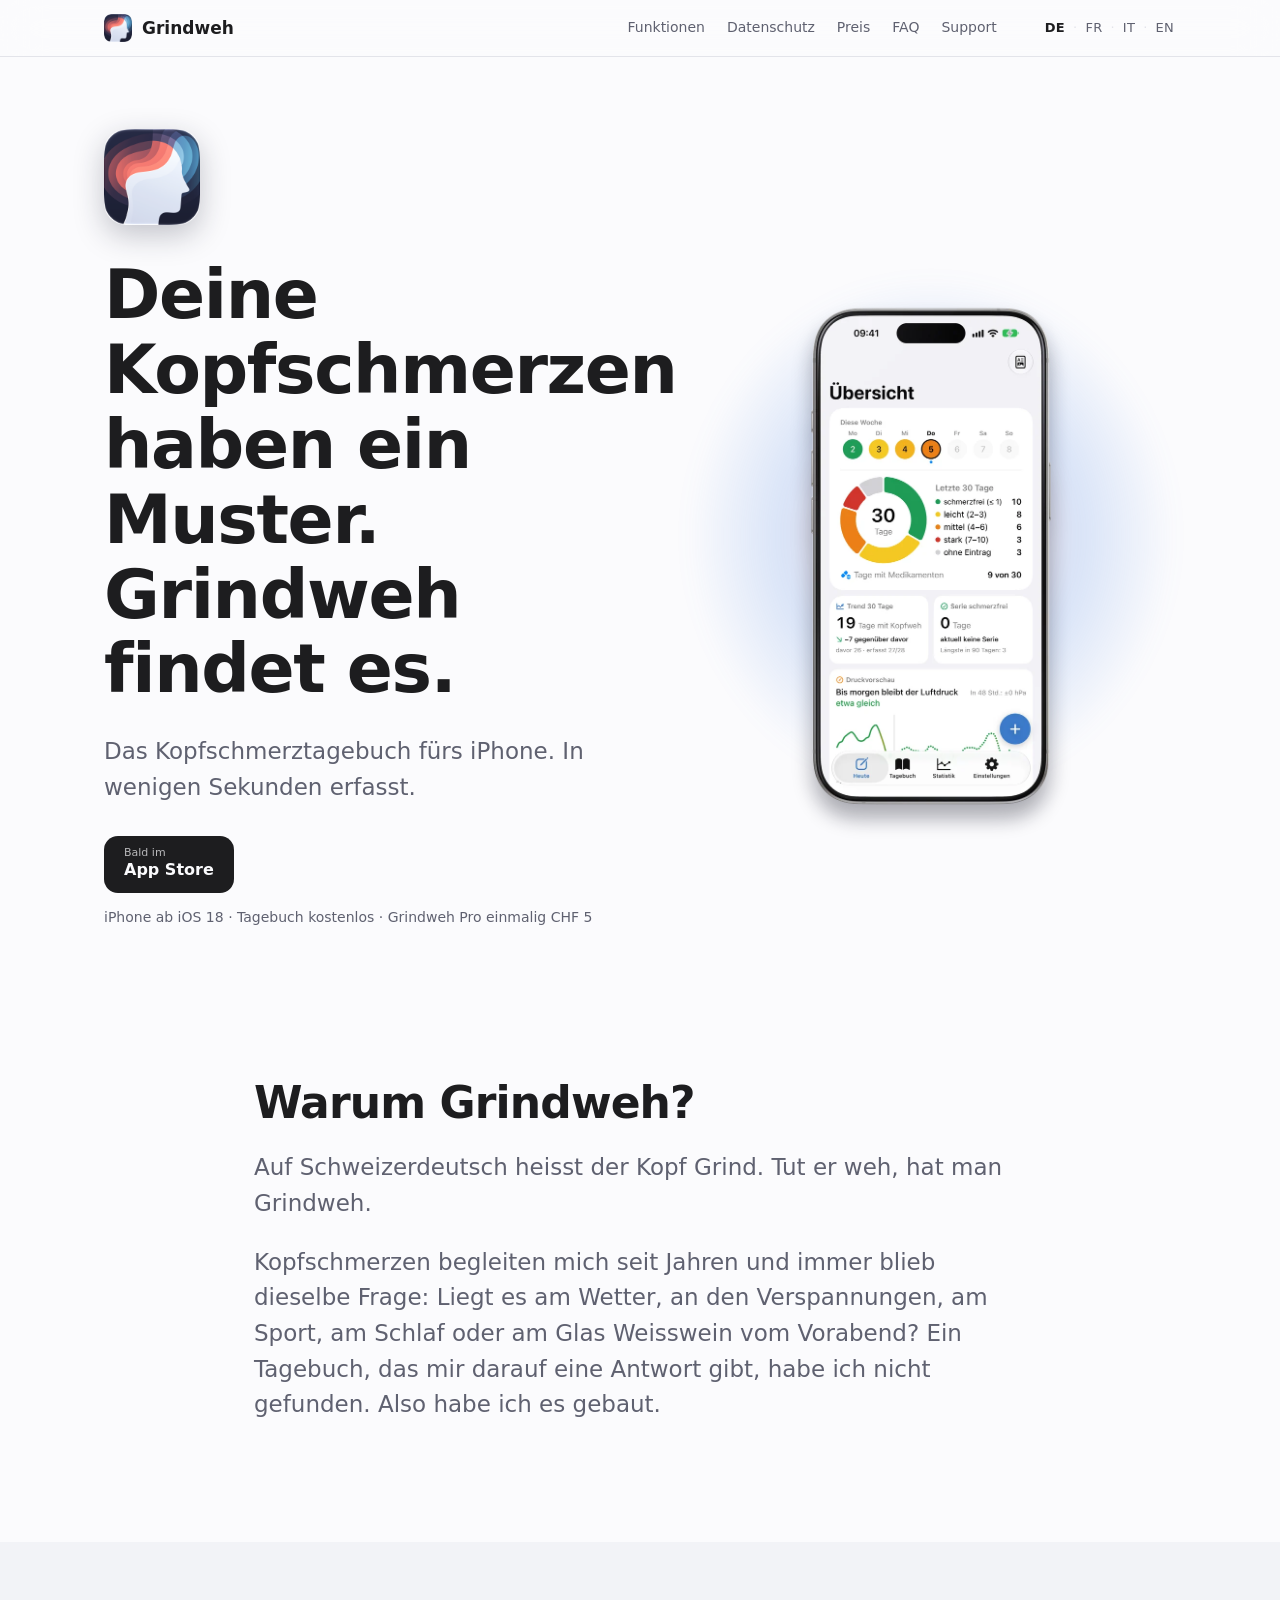
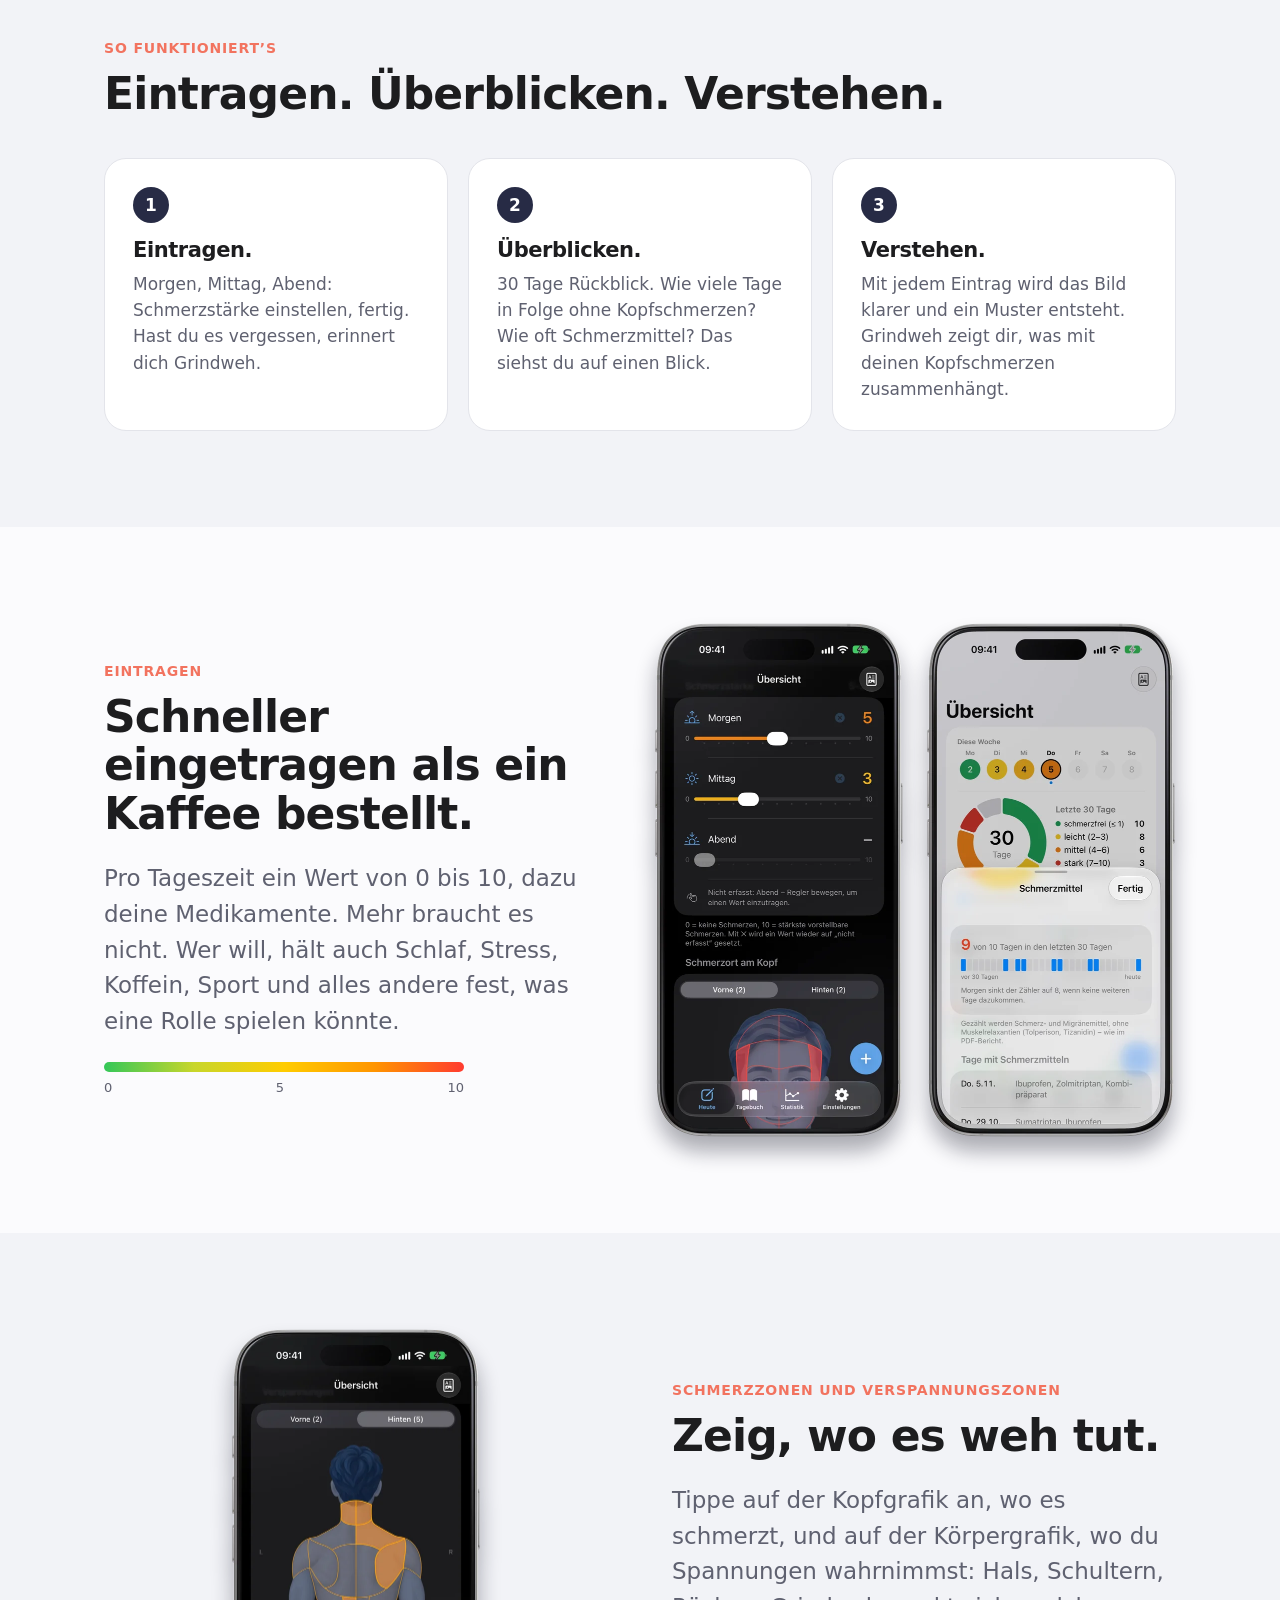
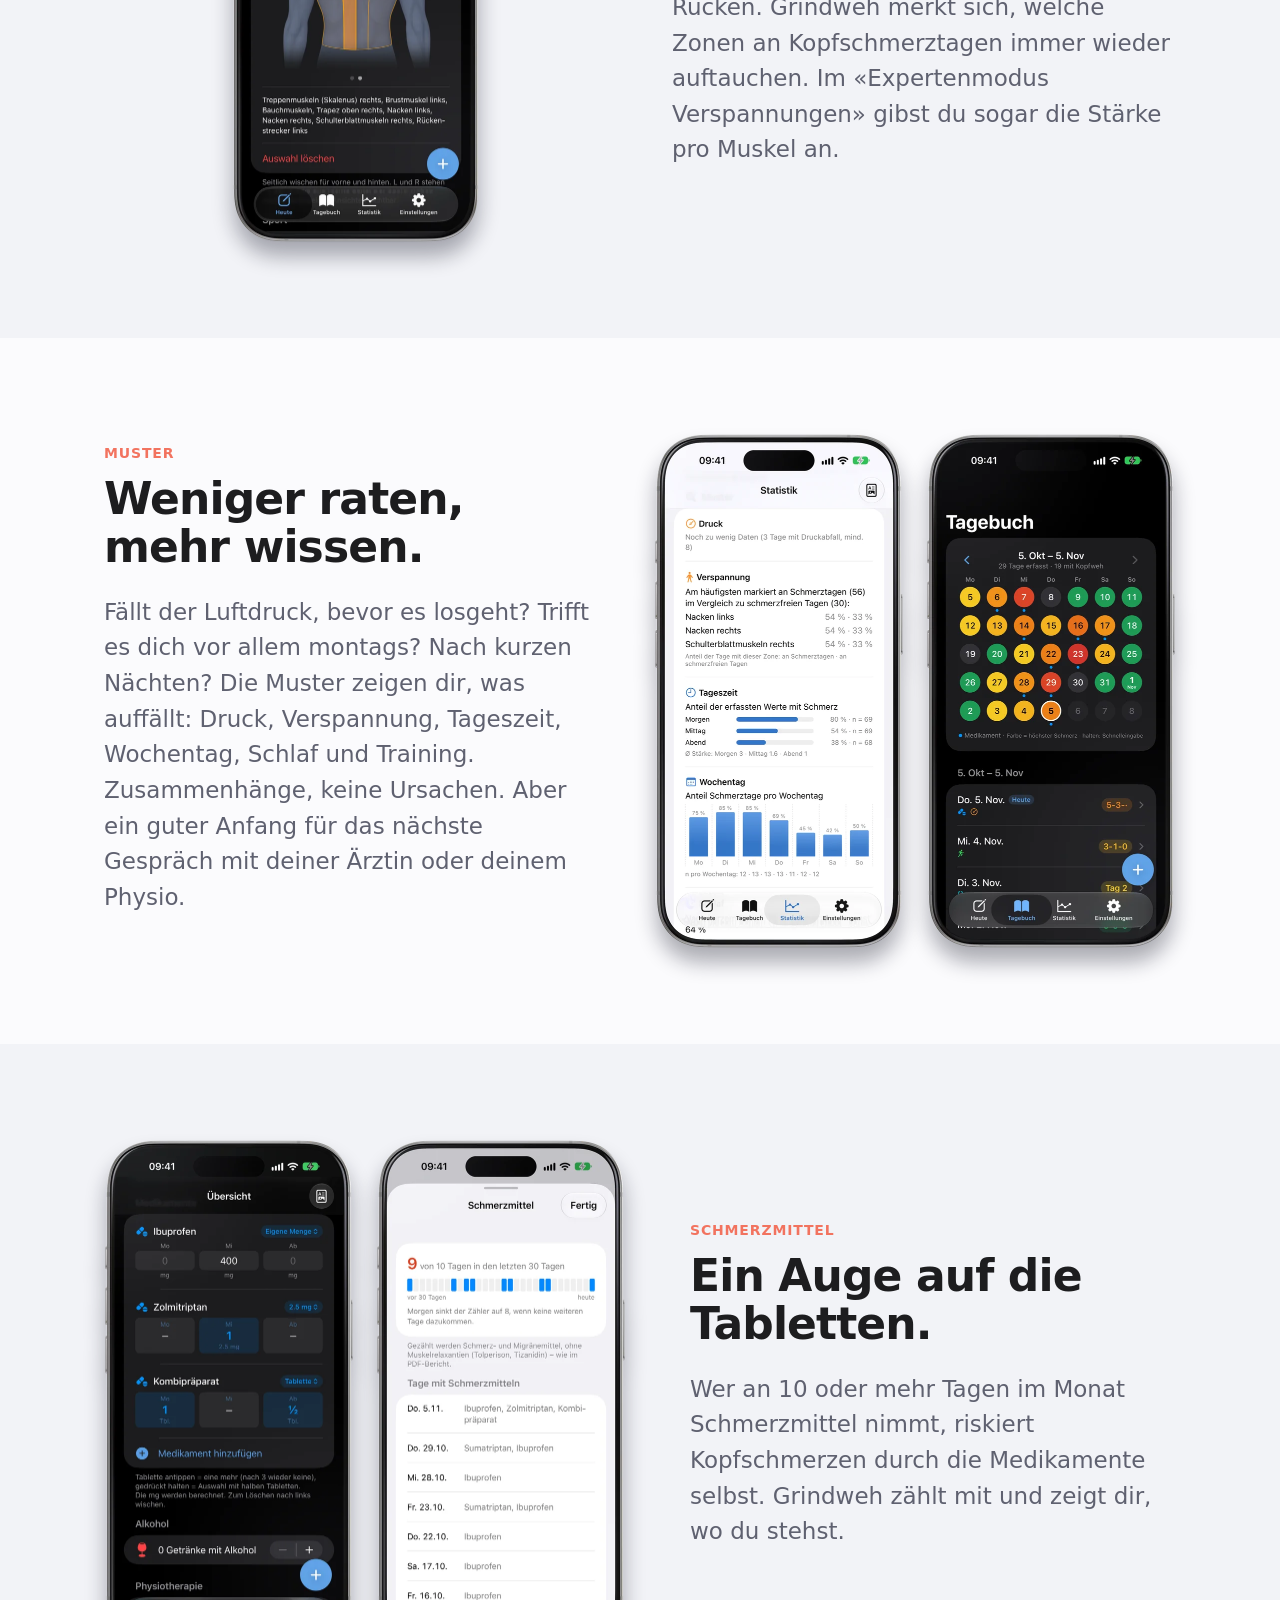
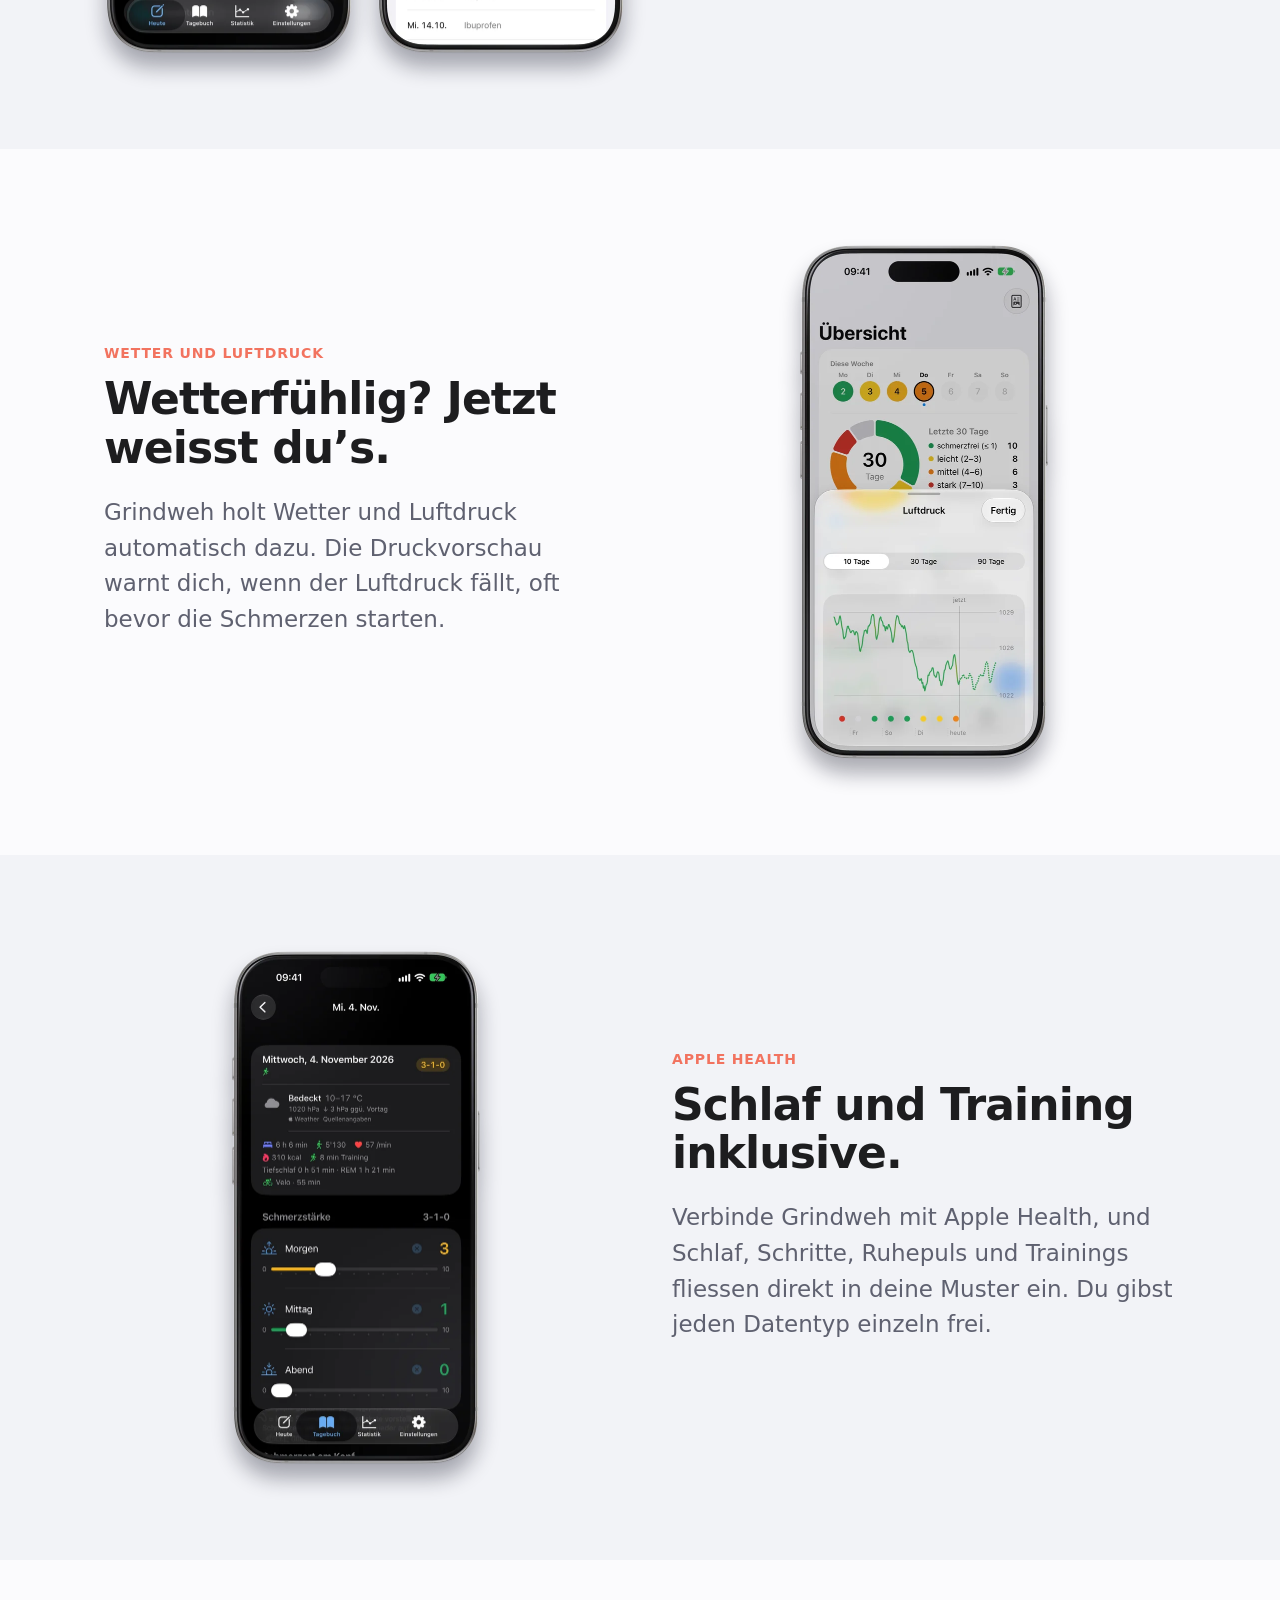
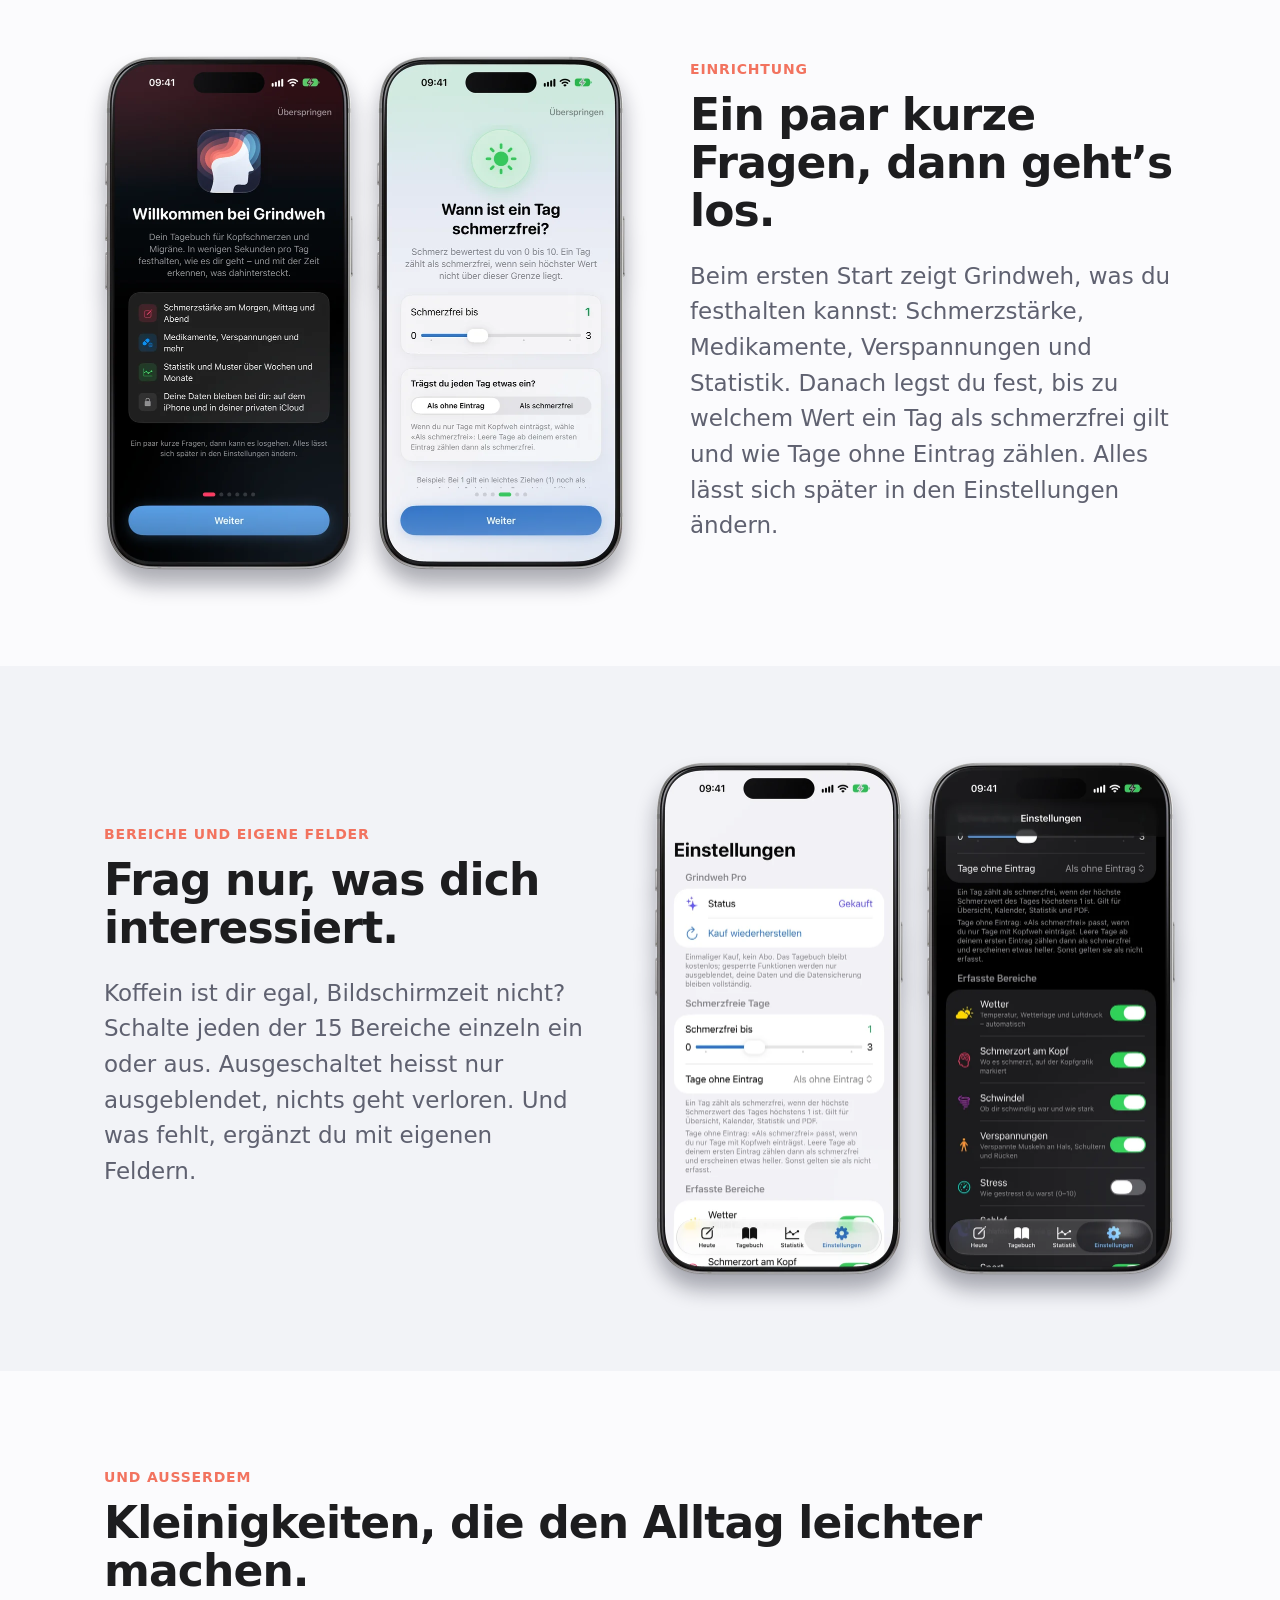
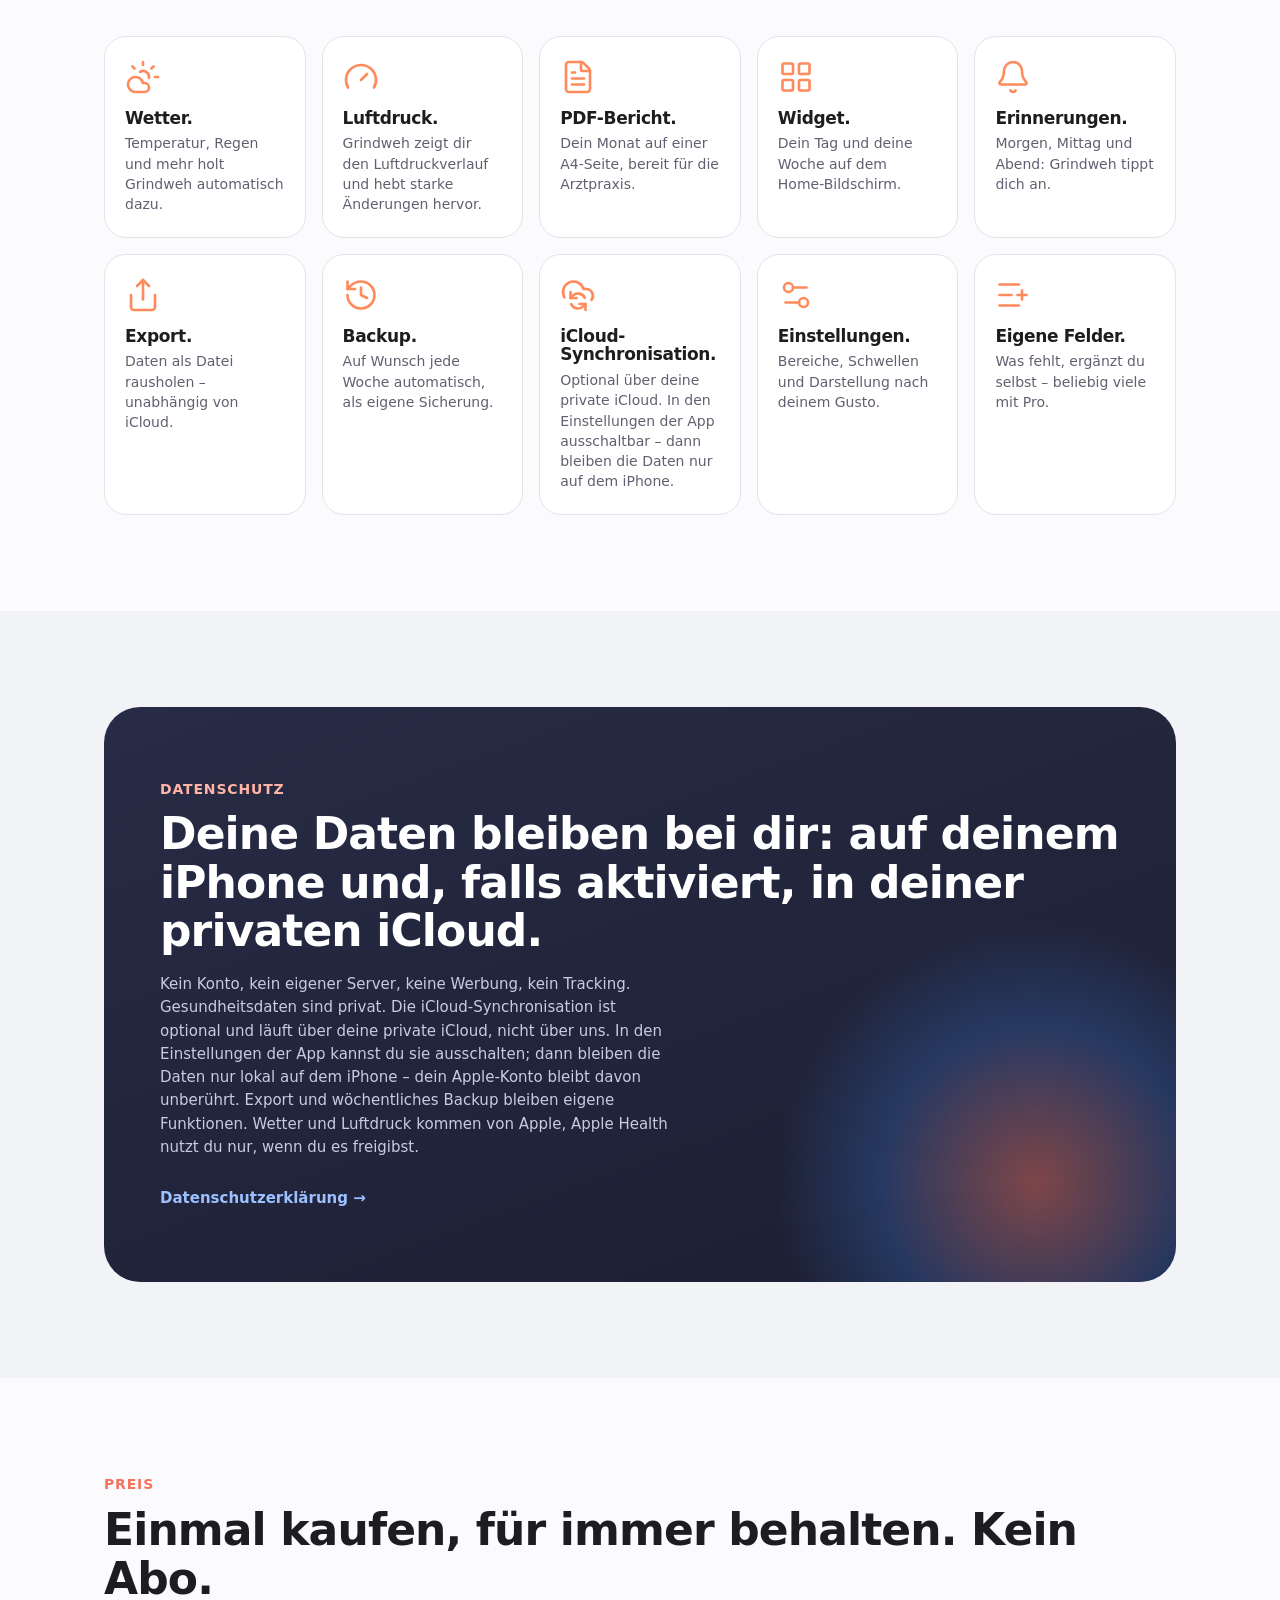
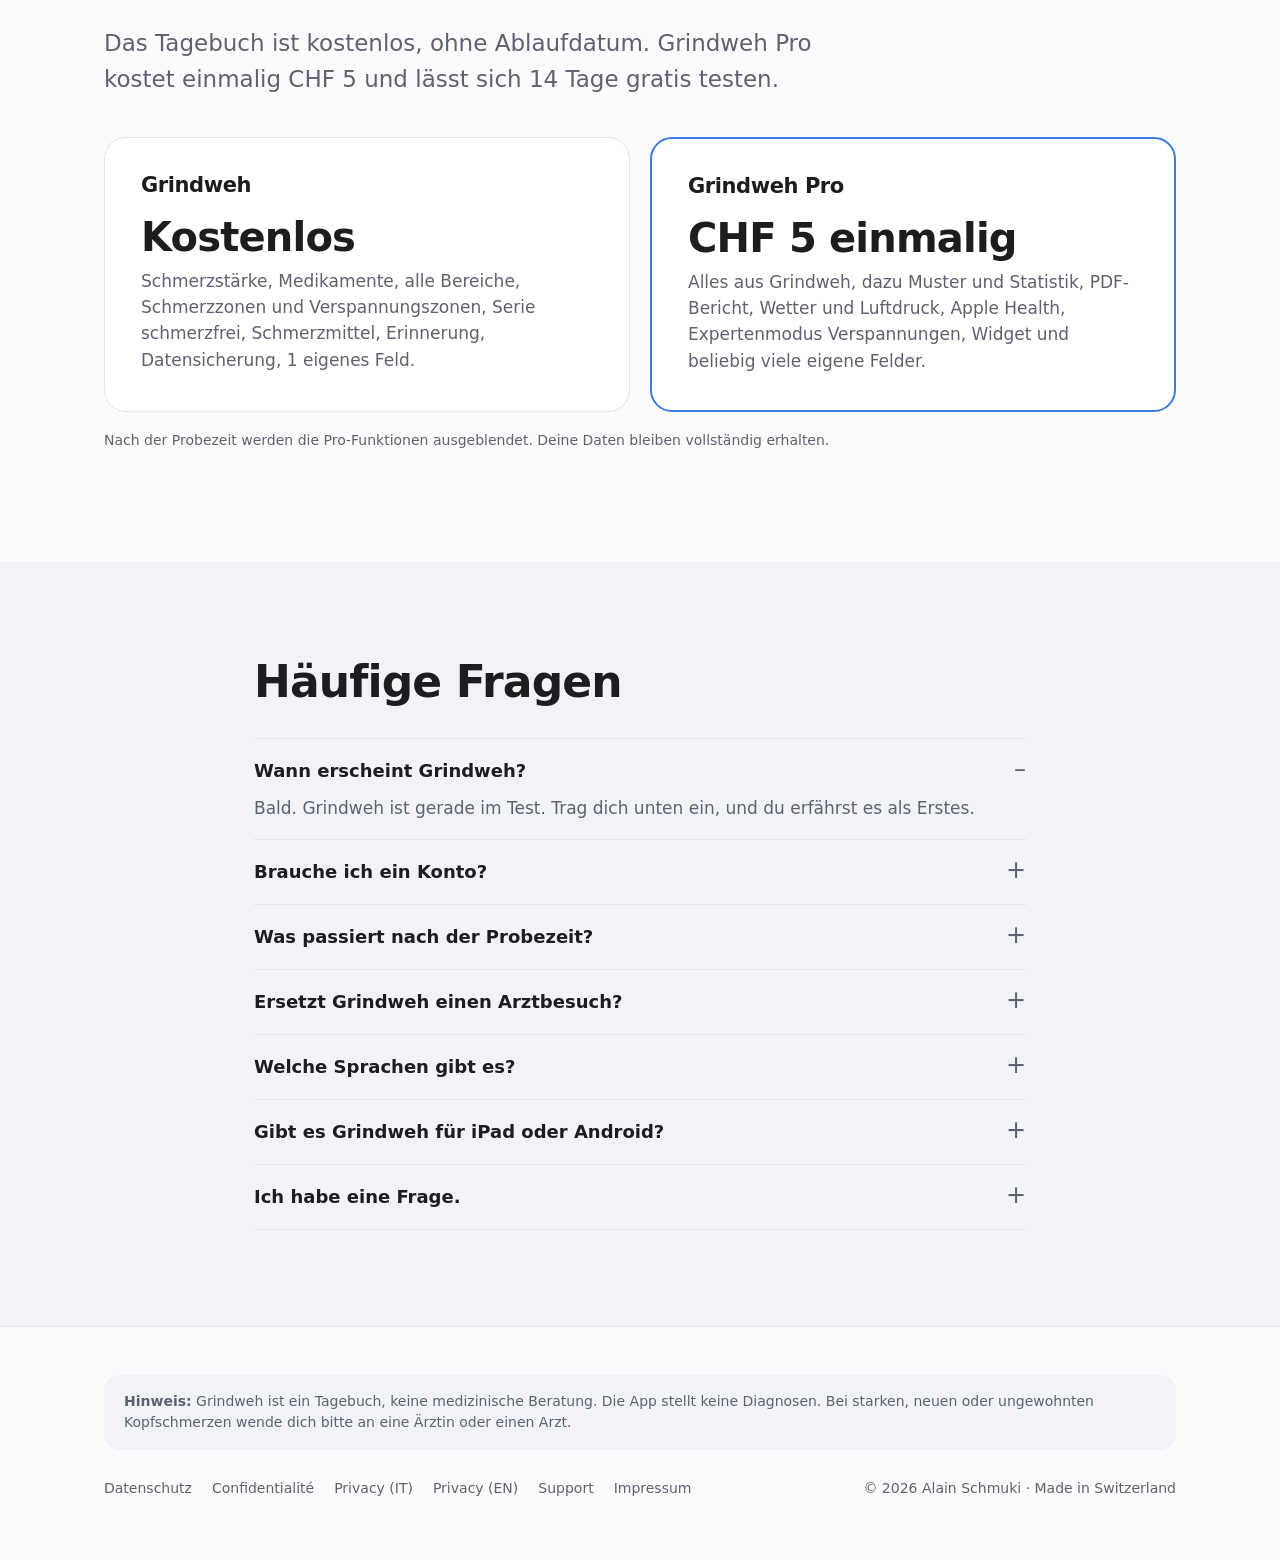
==== commit 9c9e50e2: "DE: Hero-iPhone auf das natürliche Seitenverhältnis setzen Das Hero-Bild bekommt keine festen width/" ====
--- a/index.html
+++ b/index.html
@@ -1,8 +1,8 @@
 <!doctype html><html lang="de-CH"><head><meta charset="utf-8"><meta name="viewport" content="width=device-width,initial-scale=1"><title>Grindweh – Kopfschmerztagebuch fürs iPhone</title><meta name="description" content="Grindweh – das Kopfschmerztagebuch fürs iPhone. Schnell erfasst, Muster erkennen, Daten bei dir: iPhone und private iCloud."><link rel="icon" href="assets/icon.png"><link rel="stylesheet" href="assets/style.css"><link rel="alternate" hreflang="de-CH" href="https://grindweh.app/"><link rel="alternate" hreflang="fr-CH" href="https://grindweh.app/index-fr.html"><link rel="alternate" hreflang="it-CH" href="https://grindweh.app/index-it.html"><link rel="alternate" hreflang="en" href="https://grindweh.app/index-en.html"><link rel="alternate" hreflang="x-default" href="https://grindweh.app/"><style>
 .mk{--phone:250px;width:calc(var(--phone) * 620 / 500);height:calc(var(--phone) * 1167 / 500);display:block;margin:calc(var(--phone) * -30 / 500) calc(var(--phone) * -60 / 500) calc(var(--phone) * -110 / 500) calc(var(--phone) * -60 / 500);aspect-ratio:620 / 1167}
-.mk.hero{--phone:290px}
+.mk.hero{--phone:290px;position:absolute;left:calc(var(--phone) * -60 / 500);top:calc(var(--phone) * -30 / 500);width:calc(var(--phone) * 620 / 500);height:auto;margin:0;aspect-ratio:620 / 1167;object-fit:contain;max-width:none;max-height:none}
 .stage>picture,.feat .vis>picture{width:250px;height:calc(250px * 1027 / 500);flex:none;min-height:0;overflow:visible}
-.stage>picture:has(.mk.hero){width:290px;height:calc(290px * 1027 / 500)}
+.stage>picture:has(.mk.hero){position:relative;display:block;width:290px;height:calc(290px * 1027 / 500);flex:none;align-self:center;min-height:0;overflow:visible}
 .hero{overflow:visible}
 .auch{display:grid;grid-template-columns:repeat(5,1fr);gap:16px;margin-top:40px}
 .auch .card{padding:22px 20px}
@@ -18,7 +18,7 @@
 <p class="lead">Das Kopfschmerztagebuch fürs iPhone. In wenigen Sekunden erfasst.</p>
 <div class="ctas"><span class="badge"><span><small>Bald im</small>App Store</span></span></div>
 <p class="note">iPhone ab iOS 18 · Tagebuch kostenlos · Grindweh Pro einmalig CHF 5</p></div>
-<div class="stage"><div class="glow"></div><picture><source srcset="assets/shots/de/mock_uebersicht_dark_dark_500.webp" media="(prefers-color-scheme: dark)"><img class="mk hero" src="assets/shots/de/mock_uebersicht_light_bright_500.webp" alt="" loading="lazy" width="620" height="1167"></picture></div></div></header>
+<div class="stage"><div class="glow"></div><picture><source srcset="assets/shots/de/mock_uebersicht_dark_dark_500.webp" media="(prefers-color-scheme: dark)"><img class="mk hero" src="assets/shots/de/mock_uebersicht_light_bright_500.webp" alt="" loading="lazy"></picture></div></div></header>
 
 <section id="warum"><div class="wrap" style="max-width:820px"><h2>Warum Grindweh?</h2>
 <p class="lead">Auf Schweizerdeutsch heisst der Kopf Grind. Tut er weh, hat man Grindweh.</p>
